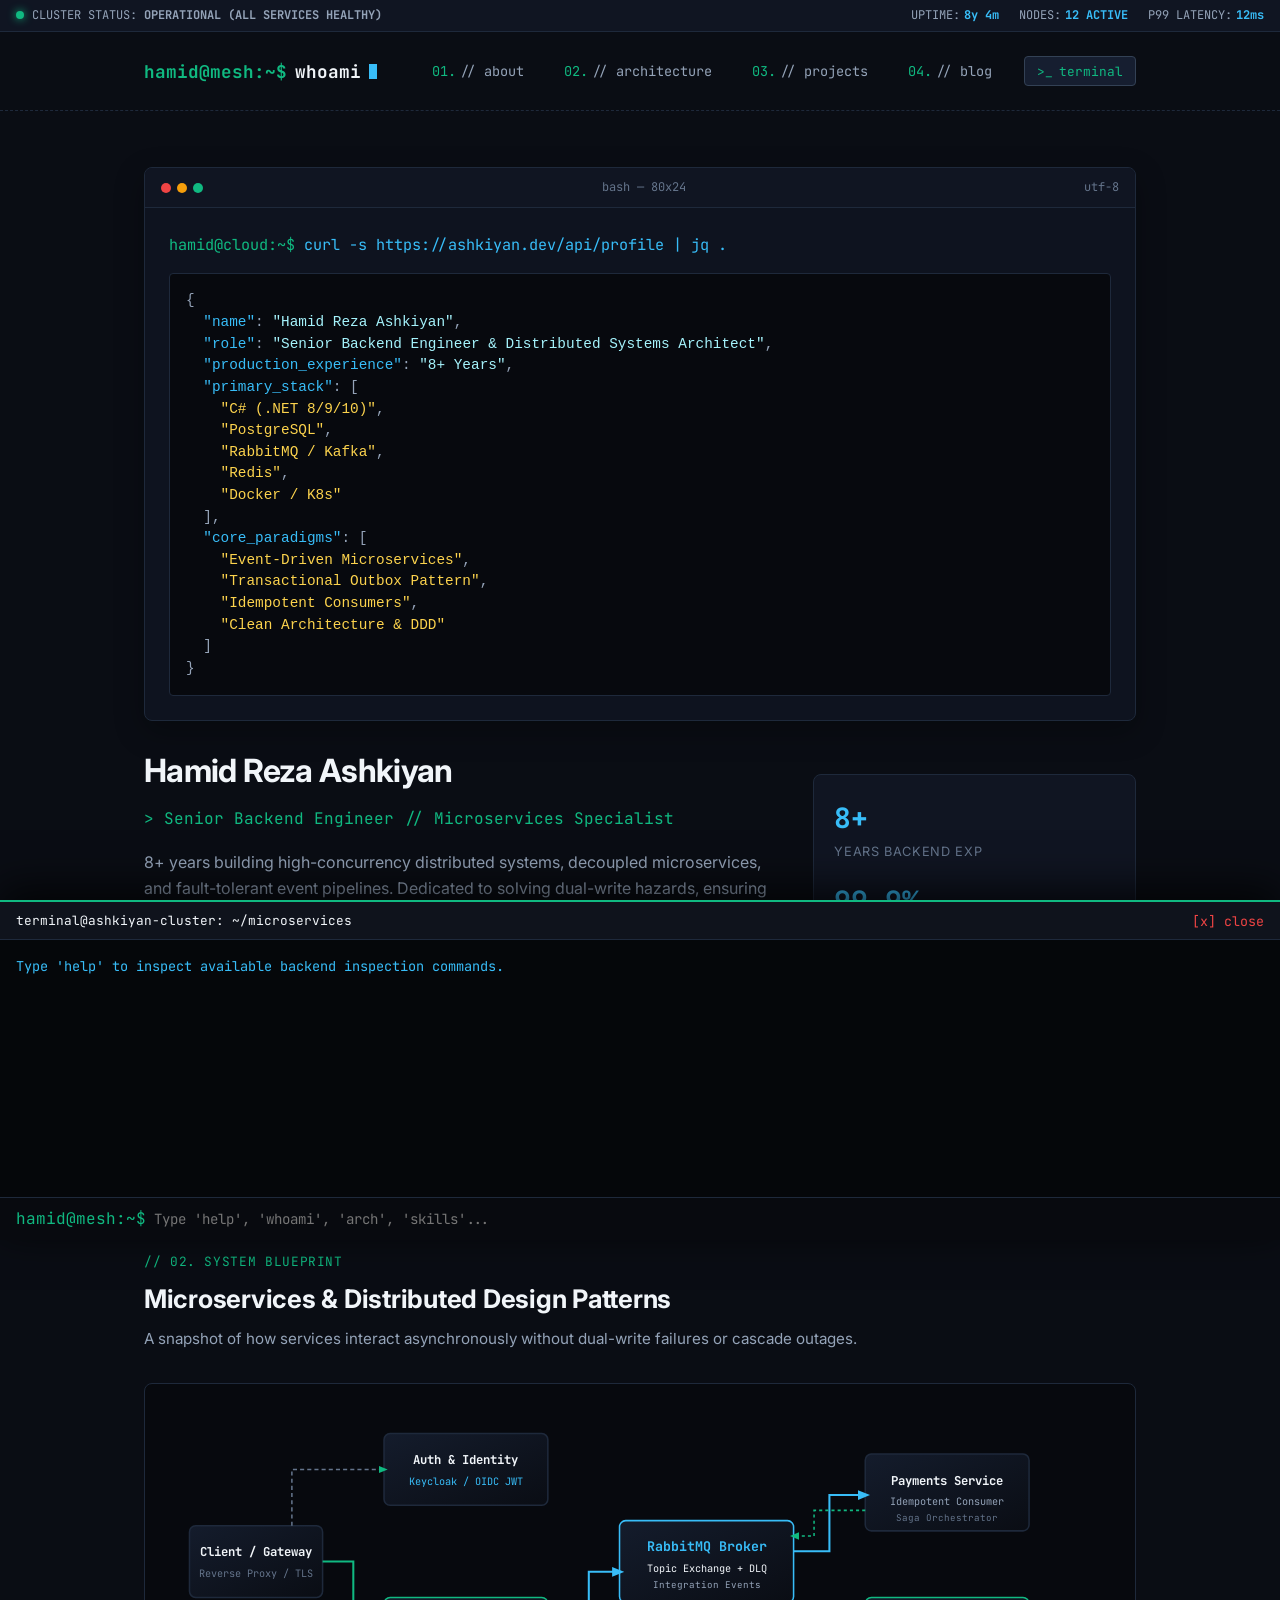
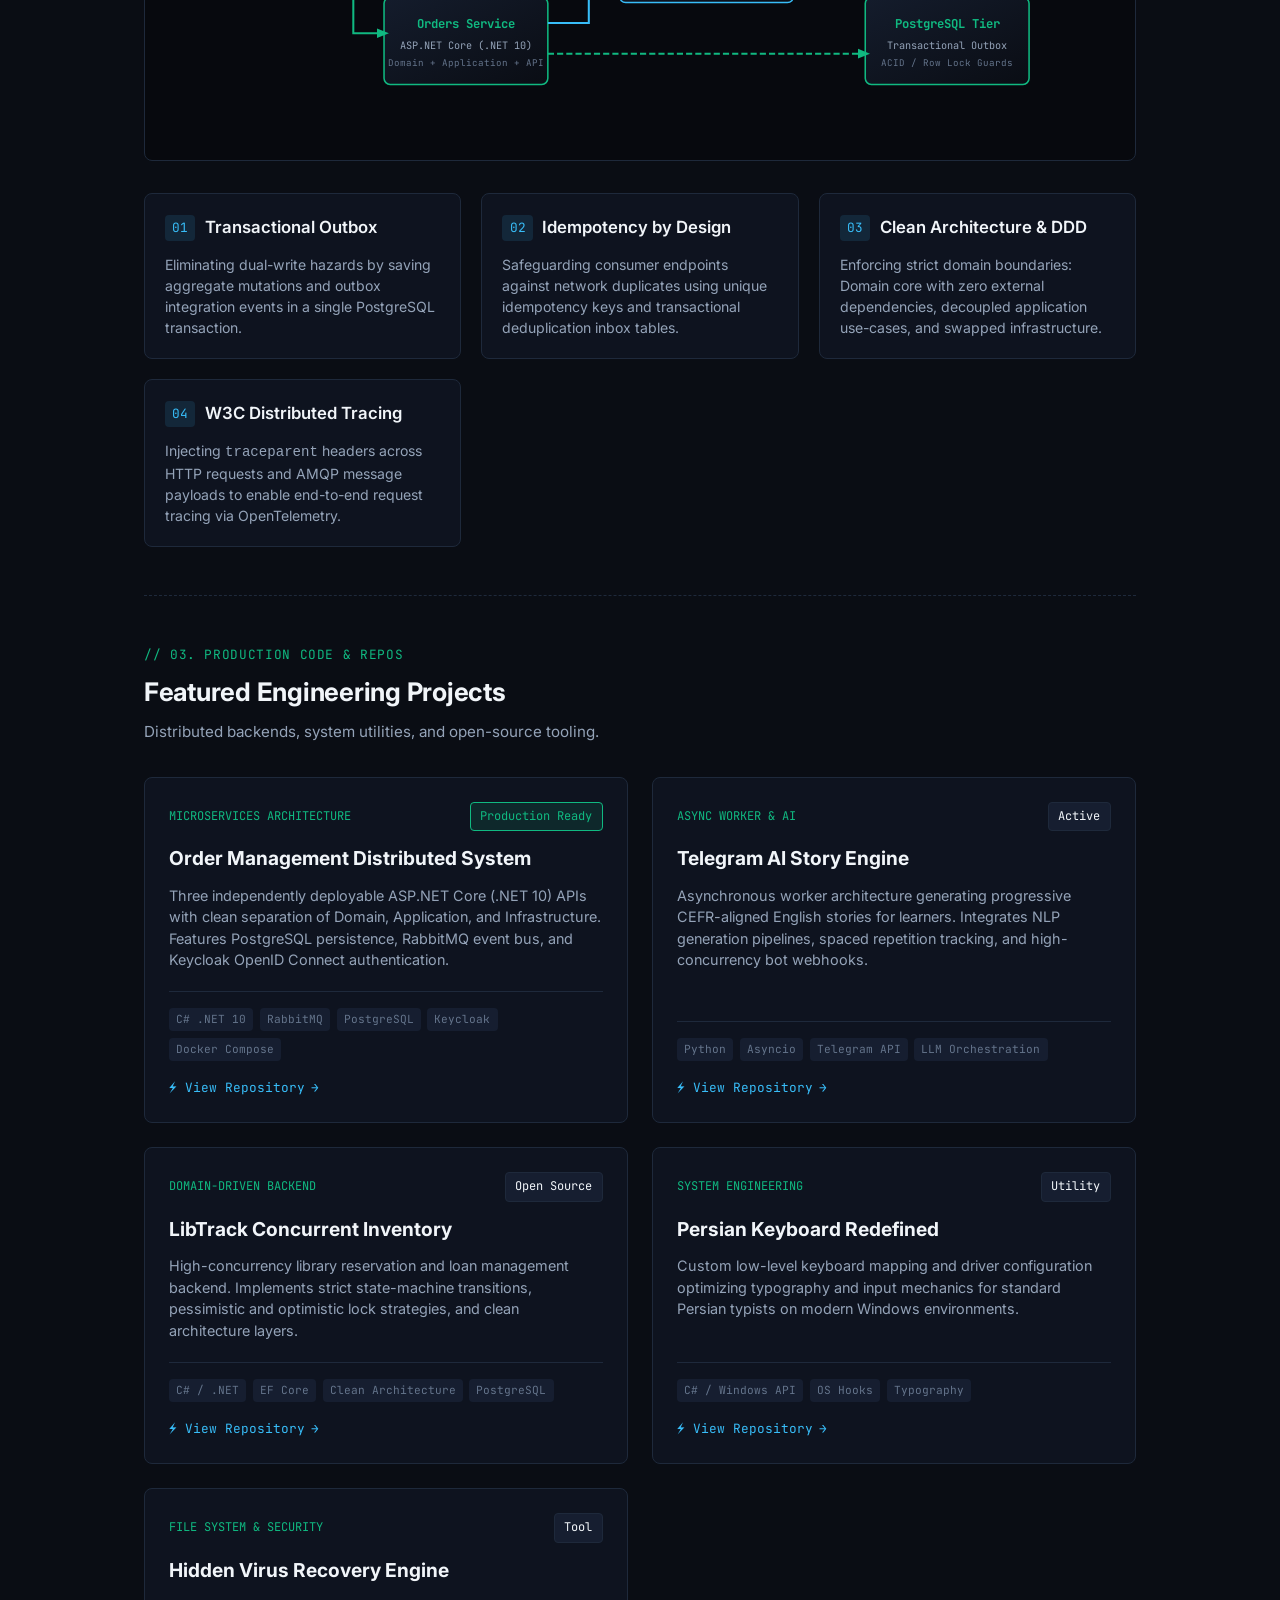
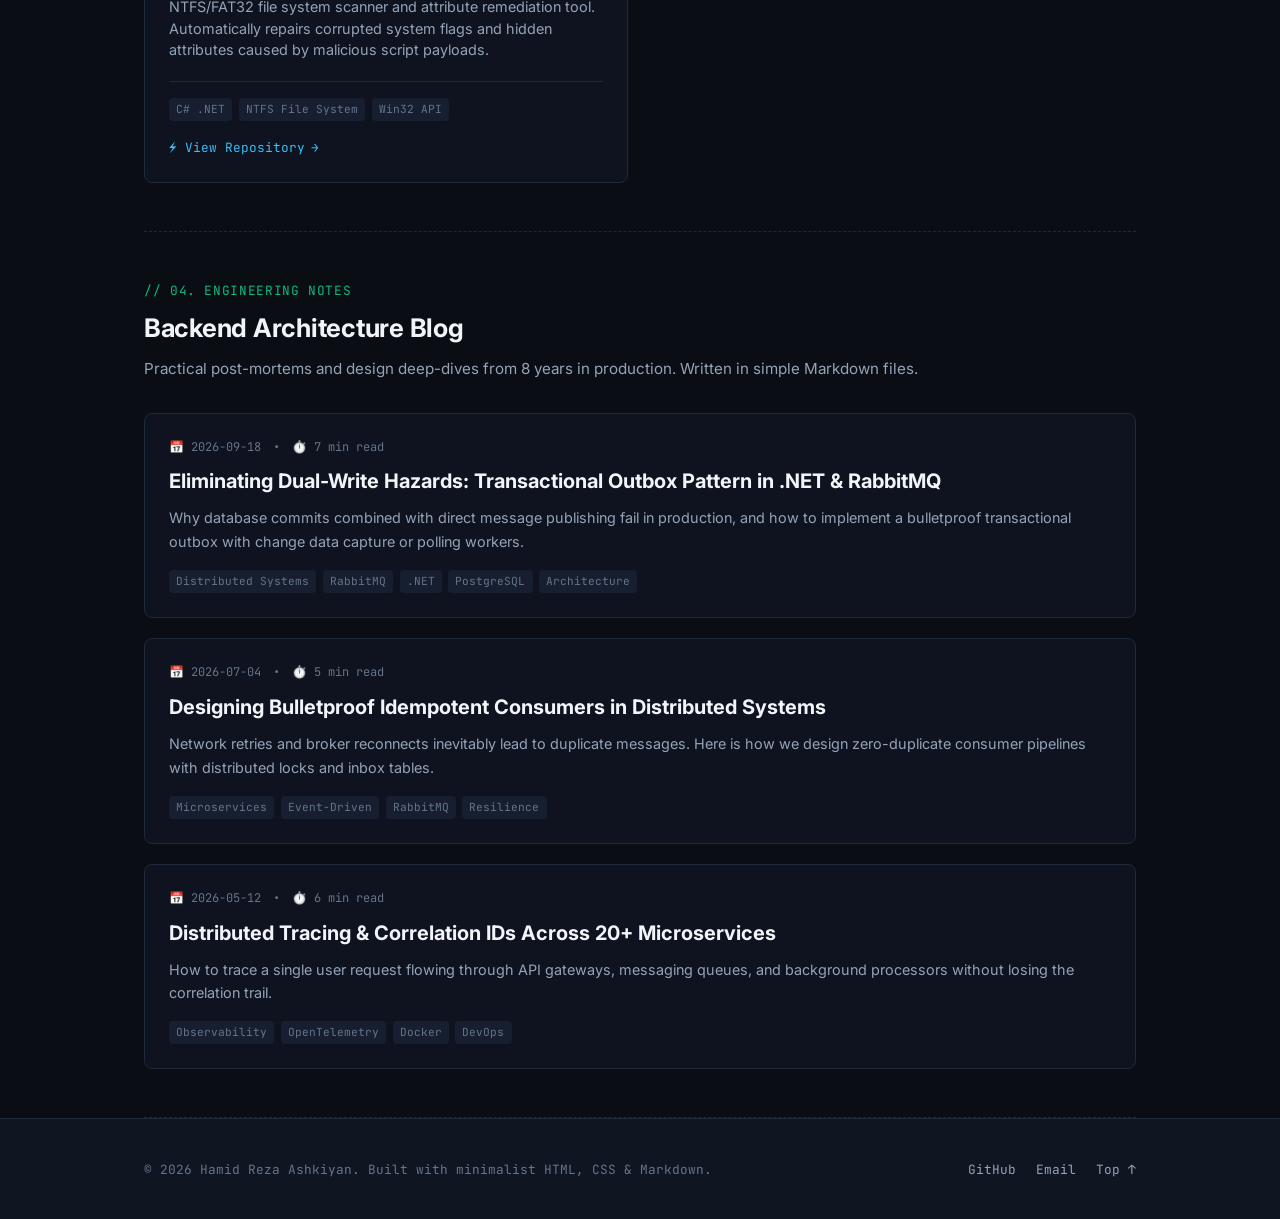
==== index.html @ fca3464d "feat: minimalist portfolio website and markdown blog" ====
<!DOCTYPE html>
<html lang="en">
<head>
  <meta charset="UTF-8">
  <meta name="viewport" content="width=device-width, initial-scale=1.0">
  <title>Hamid Reza Ashkiyan | Senior Backend Engineer & Microservices Architect</title>
  <meta name="description" content="Personal portfolio and engineering blog of Hamid Reza Ashkiyan. 8+ years designing high-throughput microservices, event-driven architectures, C# / .NET, PostgreSQL, and RabbitMQ.">
  <link rel="stylesheet" href="css/style.css">
  <!-- Fonts -->
  <link rel="preconnect" href="https://fonts.googleapis.com">
  <link rel="preconnect" href="https://fonts.gstatic.com" crossorigin>
  <link href="https://fonts.googleapis.com/css2?family=JetBrains+Mono:wght@400;500;700&family=Inter:wght@400;500;600;700&display=swap" rel="stylesheet">
</head>
<body>

  <!-- Top System Status Bar -->
  <aside class="system-status-bar">
    <div class="status-indicator">
      <span class="status-dot"></span>
      <span>CLUSTER STATUS: <strong>OPERATIONAL (ALL SERVICES HEALTHY)</strong></span>
    </div>
    <div class="status-metrics">
      <span>UPTIME: <strong class="metric-val">8y 4m</strong></span>
      <span>NODES: <strong class="metric-val">12 ACTIVE</strong></span>
      <span>P99 LATENCY: <strong class="metric-val" id="metric-latency">12ms</strong></span>
    </div>
  </aside>

  <!-- Site Header -->
  <header class="site-header">
    <div class="container header-inner">
      <a href="#" class="logo-link">
        <span class="logo-prompt">hamid@mesh:~$</span>
        <span>whoami</span>
        <span class="logo-cursor"></span>
      </a>

      <nav class="main-nav">
        <a href="#about" class="nav-link"><span class="nav-num">01.</span>// about</a>
        <a href="#architecture" class="nav-link"><span class="nav-num">02.</span>// architecture</a>
        <a href="#projects" class="nav-link"><span class="nav-num">03.</span>// projects</a>
        <a href="#blog" class="nav-link"><span class="nav-num">04.</span>// blog</a>
        <button id="btn-terminal-toggle" class="btn-terminal-toggle" title="Press ` key to open terminal">
          <span>&gt;_</span> terminal
        </button>
      </nav>
    </div>
  </header>

  <!-- Main Content Container -->
  <main class="container">

    <!-- Hero Section -->
    <section id="about" class="hero-section">
      <div class="hero-terminal-card">
        <div class="card-topbar">
          <div class="window-dots">
            <span class="dot-red"></span>
            <span class="dot-yellow"></span>
            <span class="dot-green"></span>
          </div>
          <span>bash — 80x24</span>
          <span>utf-8</span>
        </div>
        <div class="terminal-content">
          <div class="terminal-cmd">
            <span class="prompt-user">hamid@cloud:~$</span> curl -s https://ashkiyan.dev/api/profile | jq .
          </div>
          <pre class="json-output"><code>{
  <span class="json-key">"name"</span>: <span class="json-str">"Hamid Reza Ashkiyan"</span>,
  <span class="json-key">"role"</span>: <span class="json-str">"Senior Backend Engineer & Distributed Systems Architect"</span>,
  <span class="json-key">"production_experience"</span>: <span class="json-str">"8+ Years"</span>,
  <span class="json-key">"primary_stack"</span>: [
    <span class="json-arr">"C# (.NET 8/9/10)"</span>,
    <span class="json-arr">"PostgreSQL"</span>,
    <span class="json-arr">"RabbitMQ / Kafka"</span>,
    <span class="json-arr">"Redis"</span>,
    <span class="json-arr">"Docker / K8s"</span>
  ],
  <span class="json-key">"core_paradigms"</span>: [
    <span class="json-arr">"Event-Driven Microservices"</span>,
    <span class="json-arr">"Transactional Outbox Pattern"</span>,
    <span class="json-arr">"Idempotent Consumers"</span>,
    <span class="json-arr">"Clean Architecture & DDD"</span>
  ]
}</code></pre>
        </div>
      </div>

      <div class="hero-bio-summary">
        <div class="hero-text">
          <h1>Hamid Reza Ashkiyan</h1>
          <div class="hero-subtitle">&gt; Senior Backend Engineer // Microservices Specialist</div>
          <p>
            8+ years building high-concurrency distributed systems, decoupled microservices, and fault-tolerant event pipelines. Dedicated to solving dual-write hazards, ensuring idempotent execution, and designing clean domain boundaries that scale smoothly under load.
          </p>
          <div class="hero-badges">
            <span class="badge highlight">ASP.NET Core (.NET 10)</span>
            <span class="badge">RabbitMQ Event Broker</span>
            <span class="badge">PostgreSQL ACID</span>
            <span class="badge">Keycloak OIDC</span>
            <span class="badge">Docker Compose</span>
            <span class="badge">OpenTelemetry</span>
          </div>
          <div class="btn-group">
            <a href="#architecture" class="btn btn-primary">⚡ Inspect System Architecture</a>
            <a href="#blog" class="btn btn-outline">📖 Read Engineering Notes</a>
            <a href="https://github.com/HamidRezaAshkiyan" target="_blank" rel="noopener" class="btn btn-outline">🐙 GitHub Profile</a>
          </div>
        </div>

        <div class="hero-stats-box">
          <div class="stat-item">
            <span class="stat-num">8+</span>
            <span class="stat-label">Years Backend Exp</span>
          </div>
          <div class="stat-item">
            <span class="stat-num">99.9%</span>
            <span class="stat-label">Production Reliability</span>
          </div>
          <div class="stat-item">
            <span class="stat-num">0</span>
            <span class="stat-label">Dual-Write Tolerance</span>
          </div>
          <div class="stat-item">
            <span class="stat-num">&lt; 15ms</span>
            <span class="stat-label">Target Service Latency</span>
          </div>
        </div>
      </div>
    </section>

    <!-- Architecture & Microservices Section -->
    <section id="architecture">
      <div class="section-header">
        <span class="section-tag">// 02. System Blueprint</span>
        <h2 class="section-title">Microservices & Distributed Design Patterns</h2>
        <p class="section-desc">A snapshot of how services interact asynchronously without dual-write failures or cascade outages.</p>
      </div>

      <!-- Interactive SVG Architecture Diagram -->
      <div class="arch-diagram-wrapper">
        <svg class="arch-svg" viewBox="0 0 920 320" xmlns="http://www.w3.org/2000/svg">
          <defs>
            <linearGradient id="boxGrad" x1="0" y1="0" x2="1" y2="1">
              <stop offset="0%" stop-color="#141c2c"/>
              <stop offset="100%" stop-color="#0a0d14"/>
            </linearGradient>
            <linearGradient id="accentGrad" x1="0" y1="0" x2="1" y2="0">
              <stop offset="0%" stop-color="#10b981"/>
              <stop offset="100%" stop-color="#38bdf8"/>
            </linearGradient>
            <marker id="arrow" viewBox="0 0 10 10" refX="6" refY="5" markerWidth="6" markerHeight="6" orient="auto-start-reverse">
              <path d="M 0 1 L 10 5 L 0 9 z" fill="#10b981"/>
            </marker>
            <marker id="arrow-cyan" viewBox="0 0 10 10" refX="6" refY="5" markerWidth="6" markerHeight="6" orient="auto-start-reverse">
              <path d="M 0 1 L 10 5 L 0 9 z" fill="#38bdf8"/>
            </marker>
          </defs>

          <!-- Client / Gateway -->
          <rect x="20" y="115" width="130" height="70" rx="6" fill="url(#boxGrad)" stroke="#1e293b" stroke-width="1.5"/>
          <text x="85" y="145" fill="#f1f5f9" font-family="'JetBrains Mono', monospace" font-size="12" text-anchor="middle" font-weight="700">Client / Gateway</text>
          <text x="85" y="165" fill="#64748b" font-family="'JetBrains Mono', monospace" font-size="10" text-anchor="middle">Reverse Proxy / TLS</text>

          <!-- Auth Service -->
          <rect x="210" y="25" width="160" height="70" rx="6" fill="url(#boxGrad)" stroke="#1e293b" stroke-width="1.5"/>
          <text x="290" y="55" fill="#f1f5f9" font-family="'JetBrains Mono', monospace" font-size="12" text-anchor="middle" font-weight="700">Auth &amp; Identity</text>
          <text x="290" y="75" fill="#38bdf8" font-family="'JetBrains Mono', monospace" font-size="10" text-anchor="middle">Keycloak / OIDC JWT</text>

          <!-- Orders Microservice -->
          <rect x="210" y="185" width="160" height="85" rx="6" fill="url(#boxGrad)" stroke="#10b981" stroke-width="1.5"/>
          <text x="290" y="215" fill="#10b981" font-family="'JetBrains Mono', monospace" font-size="12" text-anchor="middle" font-weight="700">Orders Service</text>
          <text x="290" y="235" fill="#94a3b8" font-family="'JetBrains Mono', monospace" font-size="10" text-anchor="middle">ASP.NET Core (.NET 10)</text>
          <text x="290" y="252" fill="#64748b" font-family="'JetBrains Mono', monospace" font-size="9" text-anchor="middle">Domain + Application + API</text>

          <!-- Message Broker (RabbitMQ) -->
          <rect x="440" y="110" width="170" height="80" rx="6" fill="url(#boxGrad)" stroke="#38bdf8" stroke-width="1.5"/>
          <text x="525" y="140" fill="#38bdf8" font-family="'JetBrains Mono', monospace" font-size="13" text-anchor="middle" font-weight="700">RabbitMQ Broker</text>
          <text x="525" y="160" fill="#f1f5f9" font-family="'JetBrains Mono', monospace" font-size="10" text-anchor="middle">Topic Exchange + DLQ</text>
          <text x="525" y="176" fill="#94a3b8" font-family="'JetBrains Mono', monospace" font-size="9" text-anchor="middle">Integration Events</text>

          <!-- Payments Service -->
          <rect x="680" y="45" width="160" height="75" rx="6" fill="url(#boxGrad)" stroke="#1e293b" stroke-width="1.5"/>
          <text x="760" y="75" fill="#f1f5f9" font-family="'JetBrains Mono', monospace" font-size="12" text-anchor="middle" font-weight="700">Payments Service</text>
          <text x="760" y="95" fill="#94a3b8" font-family="'JetBrains Mono', monospace" font-size="10" text-anchor="middle">Idempotent Consumer</text>
          <text x="760" y="110" fill="#64748b" font-family="'JetBrains Mono', monospace" font-size="9" text-anchor="middle">Saga Orchestrator</text>

          <!-- PostgreSQL & Storage -->
          <rect x="680" y="185" width="160" height="85" rx="6" fill="url(#boxGrad)" stroke="#10b981" stroke-width="1.5"/>
          <text x="760" y="215" fill="#10b981" font-family="'JetBrains Mono', monospace" font-size="12" text-anchor="middle" font-weight="700">PostgreSQL Tier</text>
          <text x="760" y="235" fill="#94a3b8" font-family="'JetBrains Mono', monospace" font-size="10" text-anchor="middle">Transactional Outbox</text>
          <text x="760" y="252" fill="#64748b" font-family="'JetBrains Mono', monospace" font-size="9" text-anchor="middle">ACID / Row Lock Guards</text>

          <!-- Connectors & Flow Lines -->
          <!-- Gateway -> Auth -->
          <path d="M 120 115 L 120 60 L 210 60" fill="none" stroke="#64748b" stroke-width="1.5" stroke-dasharray="4 3" marker-end="url(#arrow)"/>
          <!-- Gateway -> Orders -->
          <path d="M 150 150 L 180 150 L 180 220 L 210 220" fill="none" stroke="#10b981" stroke-width="2" marker-end="url(#arrow)"/>
          <!-- Orders -> Outbox DB -->
          <path d="M 370 240 L 680 240" fill="none" stroke="#10b981" stroke-width="2" stroke-dasharray="6 3" marker-end="url(#arrow)"/>
          <!-- Orders Outbox -> RabbitMQ -->
          <path d="M 370 210 L 410 210 L 410 160 L 440 160" fill="none" stroke="#38bdf8" stroke-width="2" marker-end="url(#arrow-cyan)"/>
          <!-- RabbitMQ -> Payments -->
          <path d="M 610 140 L 645 140 L 645 85 L 680 85" fill="none" stroke="#38bdf8" stroke-width="2" marker-end="url(#arrow-cyan)"/>
          <!-- Payments -> RabbitMQ (PaymentSucceeded) -->
          <path d="M 680 100 L 630 100 L 630 125 L 610 125" fill="none" stroke="#10b981" stroke-width="1.5" stroke-dasharray="3 3" marker-end="url(#arrow)"/>
        </svg>
      </div>

      <!-- Principles Grid -->
      <div class="arch-principles-grid">
        <div class="principle-card">
          <div class="p-header">
            <span class="p-num">01</span>
            <h3>Transactional Outbox</h3>
          </div>
          <p>Eliminating dual-write hazards by saving aggregate mutations and outbox integration events in a single PostgreSQL transaction.</p>
        </div>

        <div class="principle-card">
          <div class="p-header">
            <span class="p-num">02</span>
            <h3>Idempotency by Design</h3>
          </div>
          <p>Safeguarding consumer endpoints against network duplicates using unique idempotency keys and transactional deduplication inbox tables.</p>
        </div>

        <div class="principle-card">
          <div class="p-header">
            <span class="p-num">03</span>
            <h3>Clean Architecture &amp; DDD</h3>
          </div>
          <p>Enforcing strict domain boundaries: Domain core with zero external dependencies, decoupled application use-cases, and swapped infrastructure.</p>
        </div>

        <div class="principle-card">
          <div class="p-header">
            <span class="p-num">04</span>
            <h3>W3C Distributed Tracing</h3>
          </div>
          <p>Injecting <code>traceparent</code> headers across HTTP requests and AMQP message payloads to enable end-to-end request tracing via OpenTelemetry.</p>
        </div>
      </div>
    </section>

    <!-- Projects Section -->
    <section id="projects">
      <div class="section-header">
        <span class="section-tag">// 03. Production Code &amp; Repos</span>
        <h2 class="section-title">Featured Engineering Projects</h2>
        <p class="section-desc">Distributed backends, system utilities, and open-source tooling.</p>
      </div>

      <div class="projects-grid">
        <!-- KasraCodeChallenge -->
        <div class="project-card">
          <div class="project-top">
            <div class="project-meta">
              <span class="project-category">Microservices Architecture</span>
              <span class="badge highlight">Production Ready</span>
            </div>
            <h3 class="project-title">Order Management Distributed System</h3>
            <p class="project-desc">
              Three independently deployable ASP.NET Core (.NET 10) APIs with clean separation of Domain, Application, and Infrastructure. Features PostgreSQL persistence, RabbitMQ event bus, and Keycloak OpenID Connect authentication.
            </p>
          </div>
          <div class="project-bottom">
            <div class="project-tech">
              <span class="tech-tag">C# .NET 10</span>
              <span class="tech-tag">RabbitMQ</span>
              <span class="tech-tag">PostgreSQL</span>
              <span class="tech-tag">Keycloak</span>
              <span class="tech-tag">Docker Compose</span>
            </div>
            <div class="project-links">
              <a href="https://github.com/HamidRezaAshkiyan/KasraCodeChallenge" target="_blank" rel="noopener">
                <span>⚡ View Repository</span> &rarr;
              </a>
            </div>
          </div>
        </div>

        <!-- Telegram AI Story Generator -->
        <div class="project-card">
          <div class="project-top">
            <div class="project-meta">
              <span class="project-category">Async Worker &amp; AI</span>
              <span class="badge">Active</span>
            </div>
            <h3 class="project-title">Telegram AI Story Engine</h3>
            <p class="project-desc">
              Asynchronous worker architecture generating progressive CEFR-aligned English stories for learners. Integrates NLP generation pipelines, spaced repetition tracking, and high-concurrency bot webhooks.
            </p>
          </div>
          <div class="project-bottom">
            <div class="project-tech">
              <span class="tech-tag">Python</span>
              <span class="tech-tag">Asyncio</span>
              <span class="tech-tag">Telegram API</span>
              <span class="tech-tag">LLM Orchestration</span>
            </div>
            <div class="project-links">
              <a href="https://github.com/HamidRezaAshkiyan/telegram-ai-story-generator-for-english-learners" target="_blank" rel="noopener">
                <span>⚡ View Repository</span> &rarr;
              </a>
            </div>
          </div>
        </div>

        <!-- LibTrack -->
        <div class="project-card">
          <div class="project-top">
            <div class="project-meta">
              <span class="project-category">Domain-Driven Backend</span>
              <span class="badge">Open Source</span>
            </div>
            <h3 class="project-title">LibTrack Concurrent Inventory</h3>
            <p class="project-desc">
              High-concurrency library reservation and loan management backend. Implements strict state-machine transitions, pessimistic and optimistic lock strategies, and clean architecture layers.
            </p>
          </div>
          <div class="project-bottom">
            <div class="project-tech">
              <span class="tech-tag">C# / .NET</span>
              <span class="tech-tag">EF Core</span>
              <span class="tech-tag">Clean Architecture</span>
              <span class="tech-tag">PostgreSQL</span>
            </div>
            <div class="project-links">
              <a href="https://github.com/KarokampBootcamps/LibTrack" target="_blank" rel="noopener">
                <span>⚡ View Repository</span> &rarr;
              </a>
            </div>
          </div>
        </div>

        <!-- PersianKeyboardRedefined -->
        <div class="project-card">
          <div class="project-top">
            <div class="project-meta">
              <span class="project-category">System Engineering</span>
              <span class="badge">Utility</span>
            </div>
            <h3 class="project-title">Persian Keyboard Redefined</h3>
            <p class="project-desc">
              Custom low-level keyboard mapping and driver configuration optimizing typography and input mechanics for standard Persian typists on modern Windows environments.
            </p>
          </div>
          <div class="project-bottom">
            <div class="project-tech">
              <span class="tech-tag">C# / Windows API</span>
              <span class="tech-tag">OS Hooks</span>
              <span class="tech-tag">Typography</span>
            </div>
            <div class="project-links">
              <a href="https://github.com/HamidRezaAshkiyan/PersianKeyboardRedefined" target="_blank" rel="noopener">
                <span>⚡ View Repository</span> &rarr;
              </a>
            </div>
          </div>
        </div>

        <!-- HiddenVirusRemover -->
        <div class="project-card">
          <div class="project-top">
            <div class="project-meta">
              <span class="project-category">File System &amp; Security</span>
              <span class="badge">Tool</span>
            </div>
            <h3 class="project-title">Hidden Virus Recovery Engine</h3>
            <p class="project-desc">
              NTFS/FAT32 file system scanner and attribute remediation tool. Automatically repairs corrupted system flags and hidden attributes caused by malicious script payloads.
            </p>
          </div>
          <div class="project-bottom">
            <div class="project-tech">
              <span class="tech-tag">C# .NET</span>
              <span class="tech-tag">NTFS File System</span>
              <span class="tech-tag">Win32 API</span>
            </div>
            <div class="project-links">
              <a href="https://github.com/HamidRezaAshkiyan/HiddenVirusRemover" target="_blank" rel="noopener">
                <span>⚡ View Repository</span> &rarr;
              </a>
            </div>
          </div>
        </div>
      </div>
    </section>

    <!-- Blog Section -->
    <section id="blog">
      <div class="section-header">
        <span class="section-tag">// 04. Engineering Notes</span>
        <h2 class="section-title">Backend Architecture Blog</h2>
        <p class="section-desc">Practical post-mortems and design deep-dives from 8 years in production. Written in simple Markdown files.</p>
      </div>

      <!-- Dynamically Rendered Blog List -->
      <div id="blog-list" class="blog-list">
        <!-- Rendered by main.js from blog/posts.json -->
      </div>
    </section>

  </main>

  <!-- Post Viewer Modal (Markdown Reader) -->
  <div id="post-viewer-overlay" class="post-viewer-overlay" onclick="if(event.target === this) closePost()">
    <div class="post-viewer-container">
      <div class="post-viewer-header">
        <button class="btn-close-post" onclick="closePost()">&larr; Back to articles [ESC]</button>
        <span style="font-family: var(--font-mono); font-size: 0.8rem; color: var(--accent-green);">// MARKDOWN PREVIEW</span>
      </div>
      <div id="post-markdown-content" class="post-content">
        <!-- Markdown injected here -->
      </div>
    </div>
  </div>

  <!-- Interactive Terminal Drawer -->
  <div id="terminal-drawer" class="terminal-drawer">
    <div class="terminal-bar">
      <span>terminal@ashkiyan-cluster: ~/microservices</span>
      <button id="btn-terminal-close" style="background:none; border:none; color:#ef4444; font-family:var(--font-mono); cursor:pointer;">[x] close</button>
    </div>
    <div id="terminal-logs" class="terminal-logs">
      <div class="terminal-line" style="color: var(--accent-cyan);">Type 'help' to inspect available backend inspection commands.</div>
    </div>
    <div class="terminal-input-row">
      <span class="terminal-input-prompt">hamid@mesh:~$</span>
      <input type="text" id="terminal-cli-input" class="terminal-cli-input" placeholder="Type 'help', 'whoami', 'arch', 'skills'..." autocomplete="off" spellcheck="false">
    </div>
  </div>

  <!-- Site Footer -->
  <footer class="site-footer">
    <div class="container footer-inner">
      <div>
        <span>&copy; 2026 Hamid Reza Ashkiyan. Built with minimalist HTML, CSS &amp; Markdown.</span>
      </div>
      <div class="footer-links">
        <a href="https://github.com/HamidRezaAshkiyan" target="_blank" rel="noopener">GitHub</a>
        <a href="mailto:hamidrezaashkiyan@gmail.com">Email</a>
        <a href="#about">Top &uarr;</a>
      </div>
    </div>
  </footer>

  <script src="js/main.js"></script>
</body>
</html>
---- css/style.css ----
/* ==========================================================================
   MINIMALIST TECH NERD THEME — Hamid Reza Ashkiyan Portfolio & Blog
   Aesthetic: Terminal Dark Obsidian, Emerald Accent, Crisp Monospace & Sans
   ========================================================================== */

:root {
  --bg-primary: #0a0d14;
  --bg-secondary: #101522;
  --bg-tertiary: #161e30;
  --bg-card: #0e131f;
  --bg-card-hover: #141c2c;
  --border-color: #1e293b;
  --border-light: #334155;
  --text-primary: #f1f5f9;
  --text-secondary: #94a3b8;
  --text-muted: #64748b;
  --accent-green: #10b981;
  --accent-green-dim: rgba(16, 185, 129, 0.12);
  --accent-cyan: #38bdf8;
  --accent-cyan-dim: rgba(56, 189, 248, 0.12);
  --accent-amber: #f59e0b;
  --accent-amber-dim: rgba(245, 158, 11, 0.12);
  --code-bg: #07090e;
  --font-mono: 'JetBrains Mono', 'Fira Code', 'SFMono-Regular', Menlo, Monaco, Consolas, monospace;
  --font-sans: -apple-system, BlinkMacSystemFont, 'Segoe UI', Roboto, 'Inter', sans-serif;
  --radius-sm: 4px;
  --radius-md: 8px;
  --radius-lg: 12px;
  --max-width: 1040px;
  --transition: all 0.2s cubic-bezier(0.16, 1, 0.3, 1);
}

/* Light theme toggle support */
[data-theme="light"] {
  --bg-primary: #f8fafc;
  --bg-secondary: #f1f5f9;
  --bg-tertiary: #e2e8f0;
  --bg-card: #ffffff;
  --bg-card-hover: #f8fafc;
  --border-color: #cbd5e1;
  --border-light: #94a3b8;
  --text-primary: #0f172a;
  --text-secondary: #475569;
  --text-muted: #64748b;
  --accent-green: #059669;
  --accent-green-dim: rgba(5, 150, 105, 0.1);
  --accent-cyan: #0284c7;
  --accent-cyan-dim: rgba(2, 132, 199, 0.1);
  --code-bg: #f1f5f9;
}

* {
  box-sizing: border-box;
  margin: 0;
  padding: 0;
}

html {
  scroll-behavior: smooth;
  font-size: 16px;
}

body {
  background-color: var(--bg-primary);
  color: var(--text-primary);
  font-family: var(--font-sans);
  line-height: 1.65;
  -webkit-font-smoothing: antialiased;
  min-height: 100vh;
  display: flex;
  flex-direction: column;
}

/* Top System Status Bar */
.system-status-bar {
  background-color: var(--bg-secondary);
  border-bottom: 1px solid var(--border-color);
  font-family: var(--font-mono);
  font-size: 0.75rem;
  padding: 0.35rem 1rem;
  display: flex;
  justify-content: space-between;
  align-items: center;
  color: var(--text-secondary);
  position: sticky;
  top: 0;
  z-index: 100;
}

.status-indicator {
  display: flex;
  align-items: center;
  gap: 0.5rem;
}

.status-dot {
  width: 8px;
  height: 8px;
  background-color: var(--accent-green);
  border-radius: 50%;
  display: inline-block;
  box-shadow: 0 0 8px var(--accent-green);
  animation: pulse 2.5s infinite;
}

@keyframes pulse {
  0%, 100% { opacity: 1; transform: scale(1); }
  50% { opacity: 0.5; transform: scale(0.9); }
}

.status-metrics {
  display: flex;
  gap: 1.25rem;
}

.status-metrics span {
  display: inline-flex;
  align-items: center;
  gap: 0.25rem;
}

.metric-val {
  color: var(--accent-cyan);
}

/* Container */
.container {
  max-width: var(--max-width);
  margin: 0 auto;
  padding: 0 1.5rem;
  width: 100%;
}

/* Header & Nav */
header.site-header {
  padding: 1.5rem 0;
  border-bottom: 1px dashed var(--border-color);
}

.header-inner {
  display: flex;
  justify-content: space-between;
  align-items: center;
  flex-wrap: wrap;
  gap: 1rem;
}

.logo-link {
  text-decoration: none;
  color: var(--text-primary);
  font-family: var(--font-mono);
  font-weight: 700;
  font-size: 1.1rem;
  display: flex;
  align-items: center;
  gap: 0.5rem;
}

.logo-prompt {
  color: var(--accent-green);
}

.logo-cursor {
  display: inline-block;
  width: 8px;
  height: 15px;
  background: var(--accent-cyan);
  vertical-align: middle;
  animation: blink 1s step-end infinite;
}

@keyframes blink {
  0%, 100% { opacity: 1; }
  50% { opacity: 0; }
}

nav.main-nav {
  display: flex;
  align-items: center;
  gap: 1.5rem;
}

.nav-link {
  font-family: var(--font-mono);
  font-size: 0.85rem;
  color: var(--text-secondary);
  text-decoration: none;
  transition: var(--transition);
  padding: 0.25rem 0.5rem;
  border-radius: var(--radius-sm);
}

.nav-link:hover, .nav-link.active {
  color: var(--accent-cyan);
  background-color: var(--accent-cyan-dim);
}

.nav-num {
  color: var(--accent-green);
  margin-right: 0.25rem;
}

.btn-terminal-toggle {
  background: var(--bg-tertiary);
  border: 1px solid var(--border-light);
  color: var(--accent-green);
  font-family: var(--font-mono);
  font-size: 0.8rem;
  padding: 0.35rem 0.75rem;
  border-radius: var(--radius-sm);
  cursor: pointer;
  display: flex;
  align-items: center;
  gap: 0.4rem;
  transition: var(--transition);
}

.btn-terminal-toggle:hover {
  background: var(--accent-green-dim);
  border-color: var(--accent-green);
}

/* Hero Section */
.hero-section {
  padding: 3.5rem 0 2.5rem;
}

.hero-terminal-card {
  background: var(--bg-card);
  border: 1px solid var(--border-color);
  border-radius: var(--radius-md);
  overflow: hidden;
  box-shadow: 0 10px 30px rgba(0, 0, 0, 0.3);
}

.card-topbar {
  background: var(--bg-secondary);
  border-bottom: 1px solid var(--border-color);
  padding: 0.6rem 1rem;
  display: flex;
  align-items: center;
  justify-content: space-between;
  font-family: var(--font-mono);
  font-size: 0.75rem;
  color: var(--text-muted);
}

.window-dots {
  display: flex;
  gap: 6px;
}

.window-dots span {
  width: 10px;
  height: 10px;
  border-radius: 50%;
  display: inline-block;
}

.dot-red { background: #ef4444; }
.dot-yellow { background: #f59e0b; }
.dot-green { background: #10b981; }

.terminal-content {
  padding: 1.5rem;
  font-family: var(--font-mono);
}

.terminal-cmd {
  color: var(--accent-cyan);
  margin-bottom: 1rem;
  font-size: 0.95rem;
}

.terminal-cmd .prompt-user {
  color: var(--accent-green);
}

.json-output {
  color: var(--text-secondary);
  font-size: 0.9rem;
  line-height: 1.5;
  background: var(--code-bg);
  padding: 1rem;
  border-radius: var(--radius-sm);
  border: 1px solid var(--border-color);
  overflow-x: auto;
}

.json-key { color: var(--accent-cyan); }
.json-str { color: #a5f3fc; }
.json-num { color: #f472b6; }
.json-arr { color: #fcd34d; }

.hero-bio-summary {
  margin-top: 1.5rem;
  display: grid;
  grid-template-columns: 2fr 1fr;
  gap: 1.5rem;
  align-items: center;
}

.hero-text h1 {
  font-size: 2rem;
  font-weight: 700;
  letter-spacing: -0.02em;
  margin-bottom: 0.5rem;
}

.hero-text .hero-subtitle {
  font-family: var(--font-mono);
  color: var(--accent-green);
  font-size: 1rem;
  margin-bottom: 1rem;
}

.hero-text p {
  color: var(--text-secondary);
  font-size: 1rem;
  margin-bottom: 1.25rem;
}

.hero-badges {
  display: flex;
  flex-wrap: wrap;
  gap: 0.5rem;
  margin-bottom: 1.5rem;
}

.badge {
  font-family: var(--font-mono);
  font-size: 0.75rem;
  padding: 0.25rem 0.6rem;
  border-radius: var(--radius-sm);
  background: var(--bg-tertiary);
  border: 1px solid var(--border-color);
  color: var(--text-primary);
}

.badge.highlight {
  border-color: var(--accent-green);
  color: var(--accent-green);
  background: var(--accent-green-dim);
}

.hero-stats-box {
  background: var(--bg-secondary);
  border: 1px solid var(--border-color);
  border-radius: var(--radius-md);
  padding: 1.25rem;
  display: flex;
  flex-direction: column;
  gap: 1rem;
}

.stat-item {
  display: flex;
  flex-direction: column;
}

.stat-num {
  font-family: var(--font-mono);
  font-size: 1.75rem;
  font-weight: 700;
  color: var(--accent-cyan);
}

.stat-label {
  font-size: 0.8rem;
  color: var(--text-muted);
  text-transform: uppercase;
  letter-spacing: 0.05em;
}

/* Action buttons */
.btn-group {
  display: flex;
  gap: 0.75rem;
  flex-wrap: wrap;
}

.btn {
  font-family: var(--font-mono);
  font-size: 0.85rem;
  padding: 0.55rem 1.1rem;
  border-radius: var(--radius-sm);
  text-decoration: none;
  transition: var(--transition);
  display: inline-flex;
  align-items: center;
  gap: 0.5rem;
  cursor: pointer;
  border: 1px solid transparent;
}

.btn-primary {
  background: var(--accent-green);
  color: #052e16;
  font-weight: 600;
}

.btn-primary:hover {
  background: #34d399;
  box-shadow: 0 0 15px rgba(16, 185, 129, 0.4);
}

.btn-outline {
  background: transparent;
  border-color: var(--border-light);
  color: var(--text-primary);
}

.btn-outline:hover {
  border-color: var(--accent-cyan);
  color: var(--accent-cyan);
  background: var(--accent-cyan-dim);
}

/* Section styling */
section {
  padding: 3rem 0;
  border-bottom: 1px dashed var(--border-color);
}

.section-header {
  margin-bottom: 2rem;
}

.section-tag {
  font-family: var(--font-mono);
  font-size: 0.8rem;
  color: var(--accent-green);
  text-transform: uppercase;
  letter-spacing: 0.05em;
  margin-bottom: 0.35rem;
  display: block;
}

.section-title {
  font-size: 1.6rem;
  font-weight: 700;
  letter-spacing: -0.01em;
}

.section-desc {
  color: var(--text-secondary);
  font-size: 0.95rem;
  margin-top: 0.4rem;
}

/* Architecture Topology Diagram (Nerd Vibe) */
.arch-diagram-wrapper {
  background: var(--code-bg);
  border: 1px solid var(--border-color);
  border-radius: var(--radius-md);
  padding: 1.5rem;
  margin-bottom: 2rem;
  overflow-x: auto;
}

.arch-svg {
  width: 100%;
  min-width: 650px;
  height: auto;
  display: block;
}

.arch-principles-grid {
  display: grid;
  grid-template-columns: repeat(auto-fit, minmax(280px, 1fr));
  gap: 1.25rem;
}

.principle-card {
  background: var(--bg-card);
  border: 1px solid var(--border-color);
  border-radius: var(--radius-md);
  padding: 1.25rem;
  transition: var(--transition);
}

.principle-card:hover {
  border-color: var(--border-light);
  transform: translateY(-2px);
  background: var(--bg-card-hover);
}

.principle-card .p-header {
  display: flex;
  align-items: center;
  gap: 0.6rem;
  margin-bottom: 0.75rem;
}

.p-num {
  font-family: var(--font-mono);
  font-size: 0.8rem;
  color: var(--accent-cyan);
  background: var(--accent-cyan-dim);
  padding: 0.15rem 0.45rem;
  border-radius: var(--radius-sm);
}

.principle-card h3 {
  font-size: 1.05rem;
  font-weight: 600;
}

.principle-card p {
  color: var(--text-secondary);
  font-size: 0.88rem;
  line-height: 1.5;
}

/* Projects Grid */
.projects-grid {
  display: grid;
  grid-template-columns: repeat(auto-fit, minmax(320px, 1fr));
  gap: 1.5rem;
}

.project-card {
  background: var(--bg-card);
  border: 1px solid var(--border-color);
  border-radius: var(--radius-md);
  padding: 1.5rem;
  display: flex;
  flex-direction: column;
  justify-content: space-between;
  transition: var(--transition);
  position: relative;
}

.project-card:hover {
  border-color: var(--accent-cyan);
  box-shadow: 0 4px 20px rgba(56, 189, 248, 0.08);
  transform: translateY(-3px);
}

.project-top {
  margin-bottom: 1.25rem;
}

.project-meta {
  display: flex;
  justify-content: space-between;
  align-items: center;
  margin-bottom: 0.75rem;
}

.project-category {
  font-family: var(--font-mono);
  font-size: 0.75rem;
  color: var(--accent-green);
  text-transform: uppercase;
}

.project-title {
  font-size: 1.2rem;
  font-weight: 700;
  margin-bottom: 0.6rem;
  color: var(--text-primary);
}

.project-desc {
  color: var(--text-secondary);
  font-size: 0.9rem;
  line-height: 1.5;
}

.project-bottom {
  border-top: 1px solid var(--border-color);
  padding-top: 1rem;
}

.project-tech {
  display: flex;
  flex-wrap: wrap;
  gap: 0.4rem;
  margin-bottom: 1rem;
}

.tech-tag {
  font-family: var(--font-mono);
  font-size: 0.7rem;
  padding: 0.15rem 0.45rem;
  border-radius: var(--radius-sm);
  background: var(--bg-tertiary);
  color: var(--text-muted);
}

.project-links {
  display: flex;
  gap: 0.75rem;
}

.project-links a {
  font-family: var(--font-mono);
  font-size: 0.8rem;
  color: var(--accent-cyan);
  text-decoration: none;
  display: inline-flex;
  align-items: center;
  gap: 0.35rem;
}

.project-links a:hover {
  text-decoration: underline;
}

/* Blog Section */
.blog-list {
  display: flex;
  flex-direction: column;
  gap: 1.25rem;
}

.blog-card {
  background: var(--bg-card);
  border: 1px solid var(--border-color);
  border-radius: var(--radius-md);
  padding: 1.5rem;
  cursor: pointer;
  transition: var(--transition);
  text-decoration: none;
  color: inherit;
  display: block;
}

.blog-card:hover {
  border-color: var(--accent-green);
  background: var(--bg-card-hover);
  transform: translateX(4px);
}

.blog-meta {
  display: flex;
  align-items: center;
  gap: 0.75rem;
  font-family: var(--font-mono);
  font-size: 0.75rem;
  color: var(--text-muted);
  margin-bottom: 0.5rem;
}

.blog-title {
  font-size: 1.25rem;
  font-weight: 700;
  margin-bottom: 0.5rem;
  color: var(--text-primary);
  transition: var(--transition);
}

.blog-card:hover .blog-title {
  color: var(--accent-green);
}

.blog-summary {
  color: var(--text-secondary);
  font-size: 0.9rem;
  margin-bottom: 1rem;
}

.blog-tags {
  display: flex;
  gap: 0.4rem;
  flex-wrap: wrap;
}

/* Active Post View Modal / Reader */
.post-viewer-overlay {
  display: none;
  position: fixed;
  top: 0;
  left: 0;
  width: 100%;
  height: 100%;
  background: rgba(10, 13, 20, 0.85);
  backdrop-filter: blur(8px);
  z-index: 1000;
  overflow-y: auto;
  padding: 2rem 1rem;
}

.post-viewer-overlay.active {
  display: block;
}

.post-viewer-container {
  max-width: 820px;
  margin: 0 auto;
  background: var(--bg-primary);
  border: 1px solid var(--border-light);
  border-radius: var(--radius-md);
  padding: 2.5rem;
  box-shadow: 0 20px 60px rgba(0, 0, 0, 0.7);
  position: relative;
}

.post-viewer-header {
  display: flex;
  justify-content: space-between;
  align-items: center;
  border-bottom: 1px solid var(--border-color);
  padding-bottom: 1rem;
  margin-bottom: 2rem;
}

.btn-close-post {
  background: var(--bg-tertiary);
  border: 1px solid var(--border-color);
  color: var(--text-secondary);
  font-family: var(--font-mono);
  font-size: 0.85rem;
  padding: 0.35rem 0.75rem;
  border-radius: var(--radius-sm);
  cursor: pointer;
  transition: var(--transition);
}

.btn-close-post:hover {
  color: #ef4444;
  border-color: #ef4444;
}

.post-content {
  color: var(--text-secondary);
  line-height: 1.8;
  font-size: 1rem;
}

.post-content h1 {
  font-size: 2rem;
  color: var(--text-primary);
  margin-bottom: 1.25rem;
  line-height: 1.3;
}

.post-content h2 {
  font-size: 1.4rem;
  color: var(--text-primary);
  margin: 2rem 0 1rem;
  border-bottom: 1px solid var(--border-color);
  padding-bottom: 0.5rem;
}

.post-content h3 {
  font-size: 1.15rem;
  color: var(--accent-cyan);
  margin: 1.5rem 0 0.75rem;
}

.post-content p {
  margin-bottom: 1.25rem;
}

.post-content ul, .post-content ol {
  margin-bottom: 1.25rem;
  padding-left: 1.5rem;
}

.post-content li {
  margin-bottom: 0.4rem;
}

.post-content pre {
  background: var(--code-bg);
  border: 1px solid var(--border-color);
  border-radius: var(--radius-md);
  padding: 1.25rem;
  overflow-x: auto;
  font-family: var(--font-mono);
  font-size: 0.85rem;
  color: #e2e8f0;
  margin: 1.5rem 0;
}

.post-content code {
  font-family: var(--font-mono);
  font-size: 0.88em;
  background: var(--code-bg);
  padding: 0.15rem 0.4rem;
  border-radius: var(--radius-sm);
  color: var(--accent-cyan);
}

.post-content pre code {
  padding: 0;
  background: transparent;
  color: inherit;
}

.post-content blockquote {
  border-left: 3px solid var(--accent-green);
  padding-left: 1rem;
  color: var(--text-muted);
  margin: 1.25rem 0;
  font-style: italic;
}

/* Interactive Terminal Drawer */
.terminal-drawer {
  position: fixed;
  bottom: 0;
  left: 0;
  right: 0;
  height: 340px;
  background: #05070a;
  border-top: 2px solid var(--accent-green);
  z-index: 999;
  transform: translateY(100%);
  transition: transform 0.3s cubic-bezier(0.16, 1, 0.3, 1);
  display: flex;
  flex-direction: column;
  box-shadow: 0 -10px 40px rgba(0, 0, 0, 0.8);
}

.terminal-drawer.open {
  transform: translateY(0);
}

.terminal-bar {
  background: #0f131c;
  padding: 0.5rem 1rem;
  display: flex;
  justify-content: space-between;
  align-items: center;
  font-family: var(--font-mono);
  font-size: 0.8rem;
  border-bottom: 1px solid var(--border-color);
}

.terminal-logs {
  flex: 1;
  overflow-y: auto;
  padding: 1rem;
  font-family: var(--font-mono);
  font-size: 0.85rem;
  color: #94a3b8;
  line-height: 1.5;
}

.terminal-line {
  margin-bottom: 0.35rem;
}

.terminal-input-row {
  display: flex;
  align-items: center;
  padding: 0.5rem 1rem;
  background: #080a0f;
  border-top: 1px solid var(--border-color);
  font-family: var(--font-mono);
}

.terminal-input-prompt {
  color: var(--accent-green);
  margin-right: 0.5rem;
}

.terminal-cli-input {
  flex: 1;
  background: transparent;
  border: none;
  outline: none;
  color: var(--text-primary);
  font-family: var(--font-mono);
  font-size: 0.88rem;
}

/* Footer */
footer.site-footer {
  margin-top: auto;
  padding: 2.5rem 0;
  background: var(--bg-secondary);
  border-top: 1px solid var(--border-color);
  font-family: var(--font-mono);
  font-size: 0.8rem;
  color: var(--text-muted);
}

.footer-inner {
  display: flex;
  justify-content: space-between;
  align-items: center;
  flex-wrap: wrap;
  gap: 1rem;
}

.footer-links {
  display: flex;
  gap: 1.25rem;
}

.footer-links a {
  color: var(--text-secondary);
  text-decoration: none;
  transition: var(--transition);
}

.footer-links a:hover {
  color: var(--accent-cyan);
}

/* Responsive */
@media (max-width: 768px) {
  .hero-bio-summary {
    grid-template-columns: 1fr;
  }
  .system-status-bar .status-metrics span:nth-child(2) {
    display: none;
  }
  nav.main-nav {
    display: none;
  }
  .post-viewer-container {
    padding: 1.5rem;
  }
}
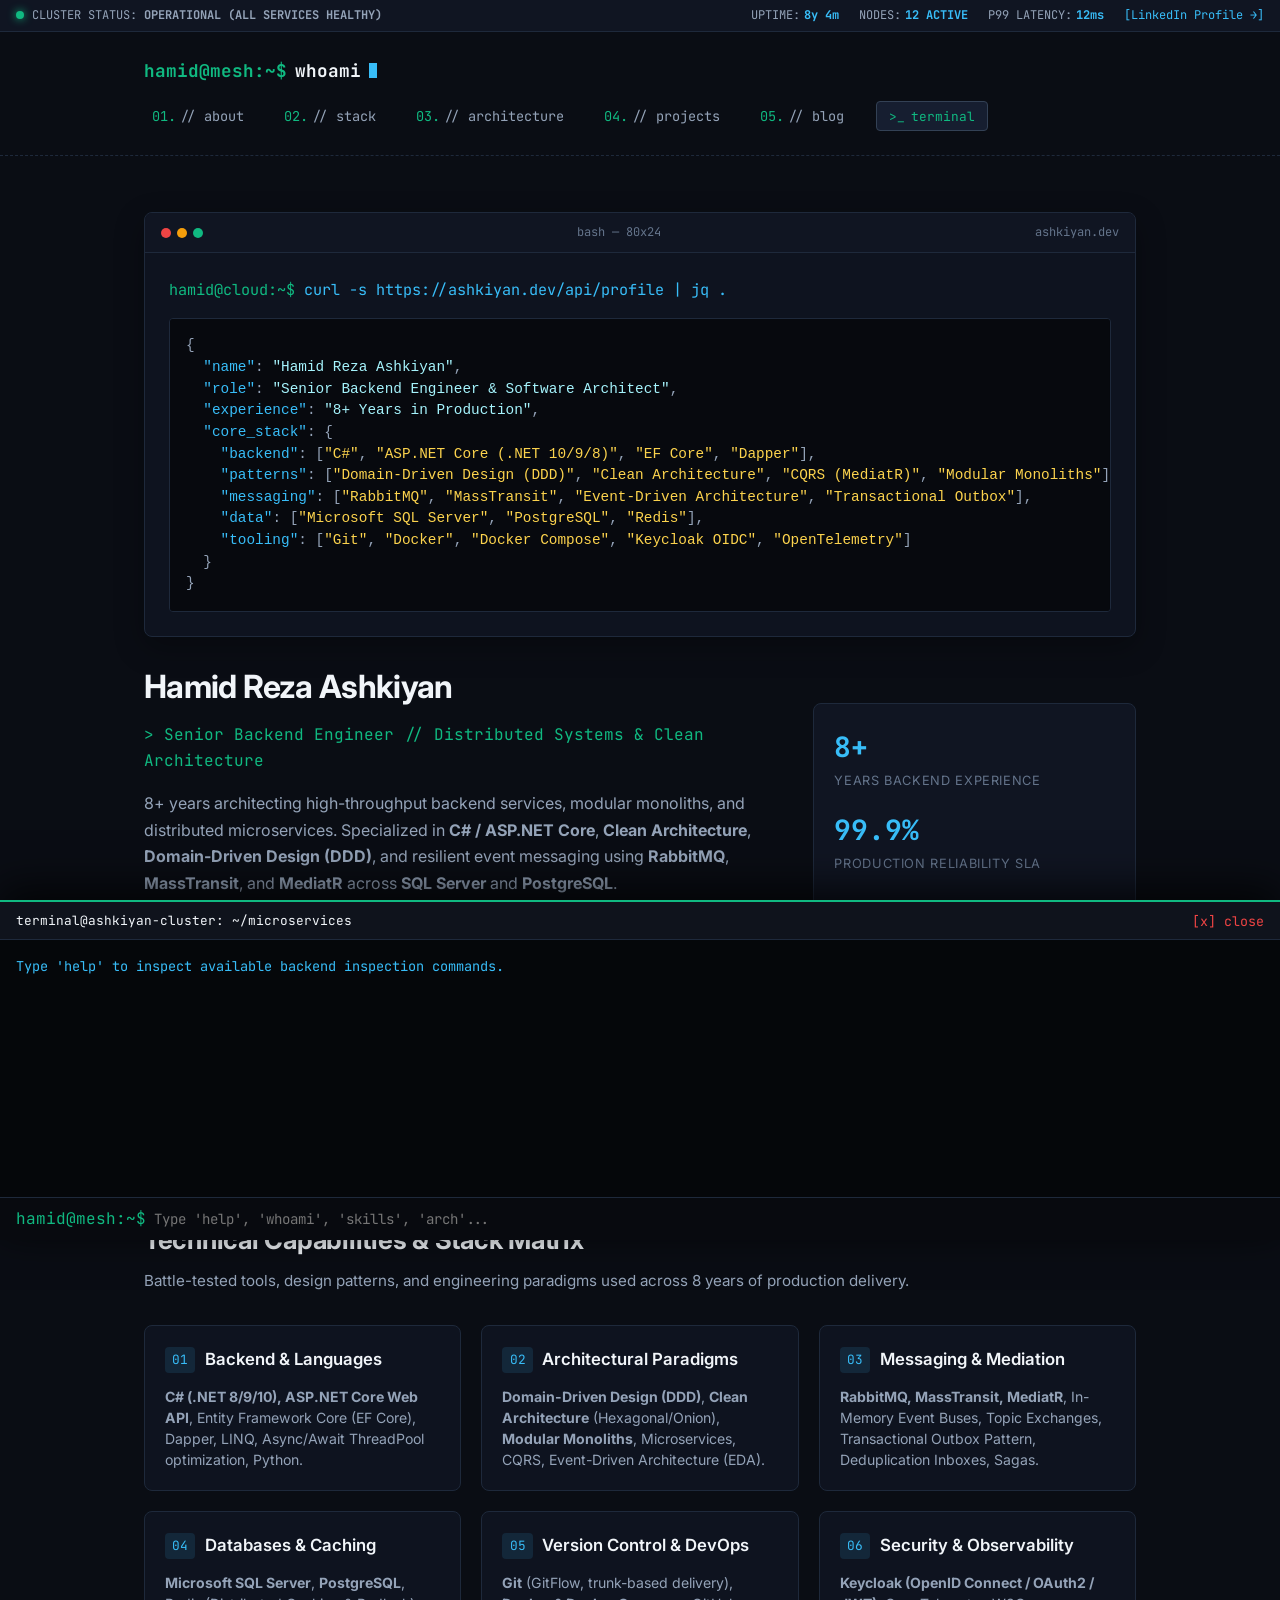
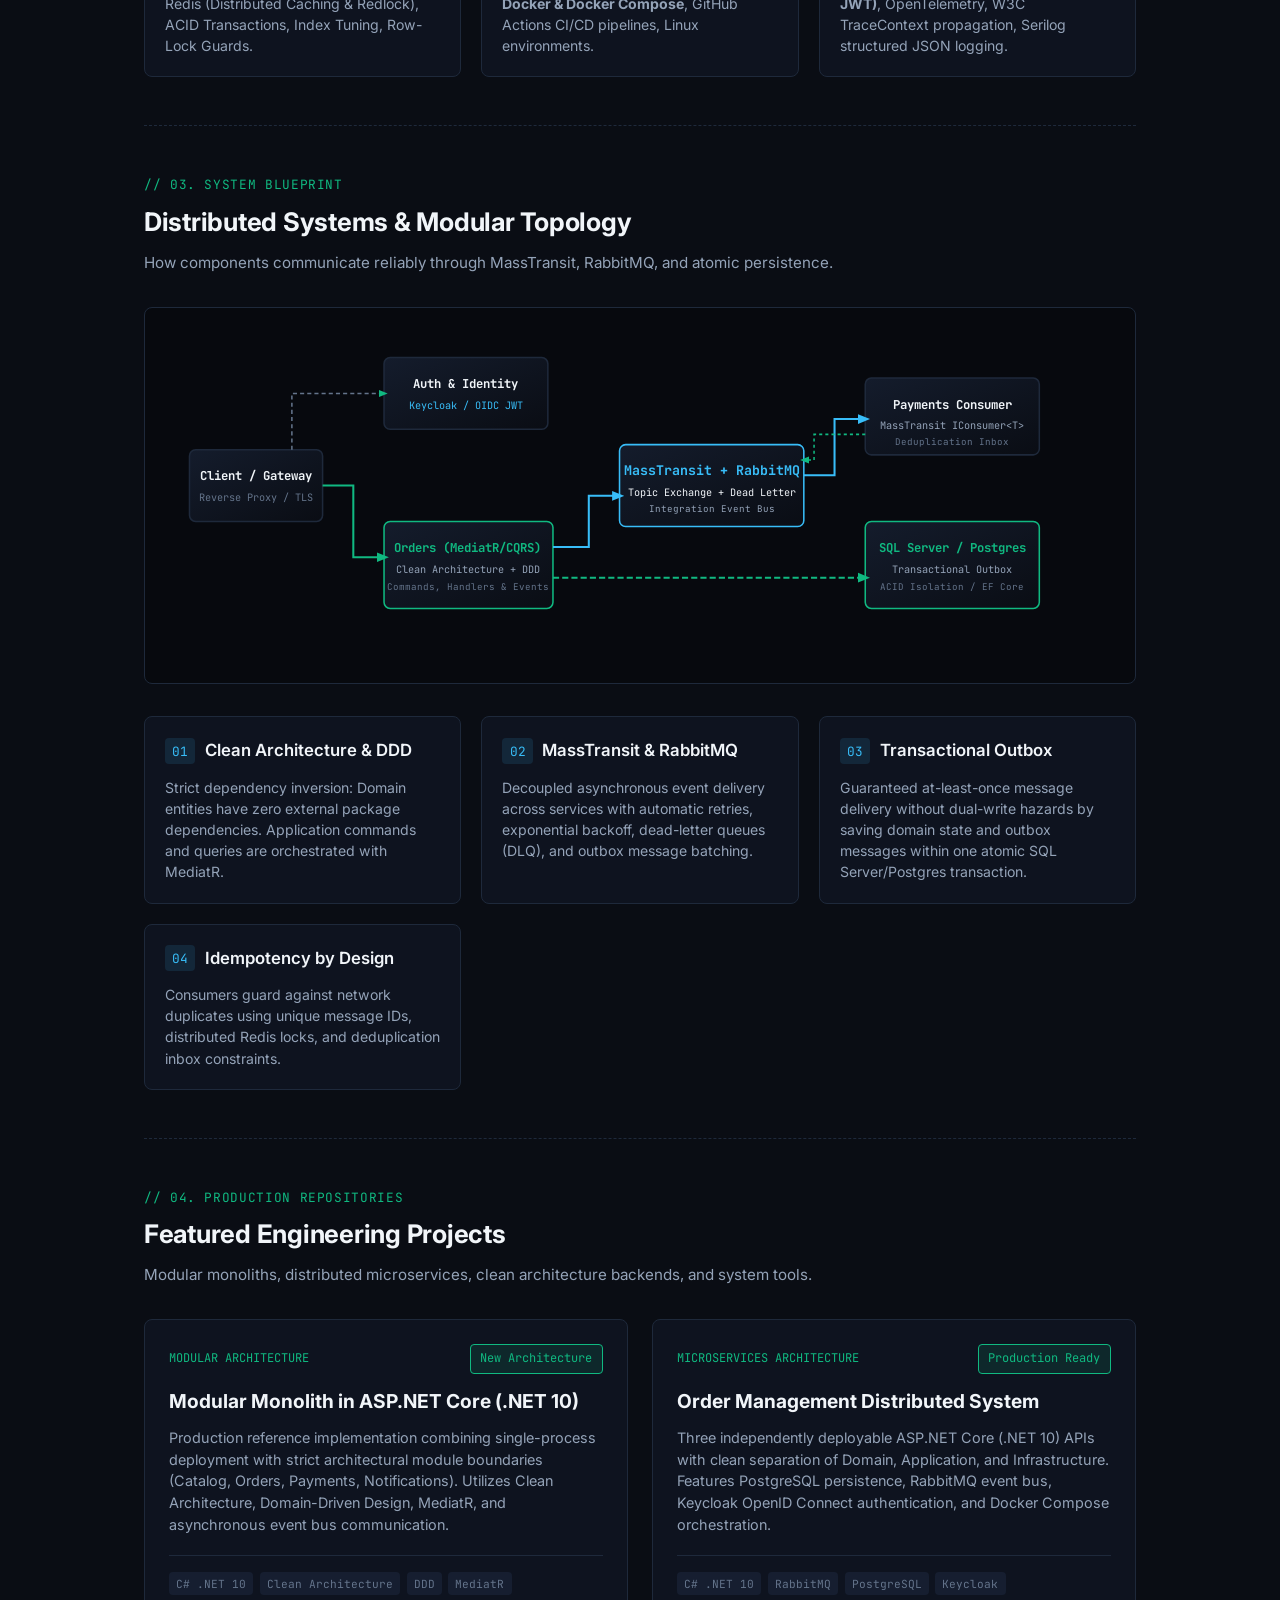
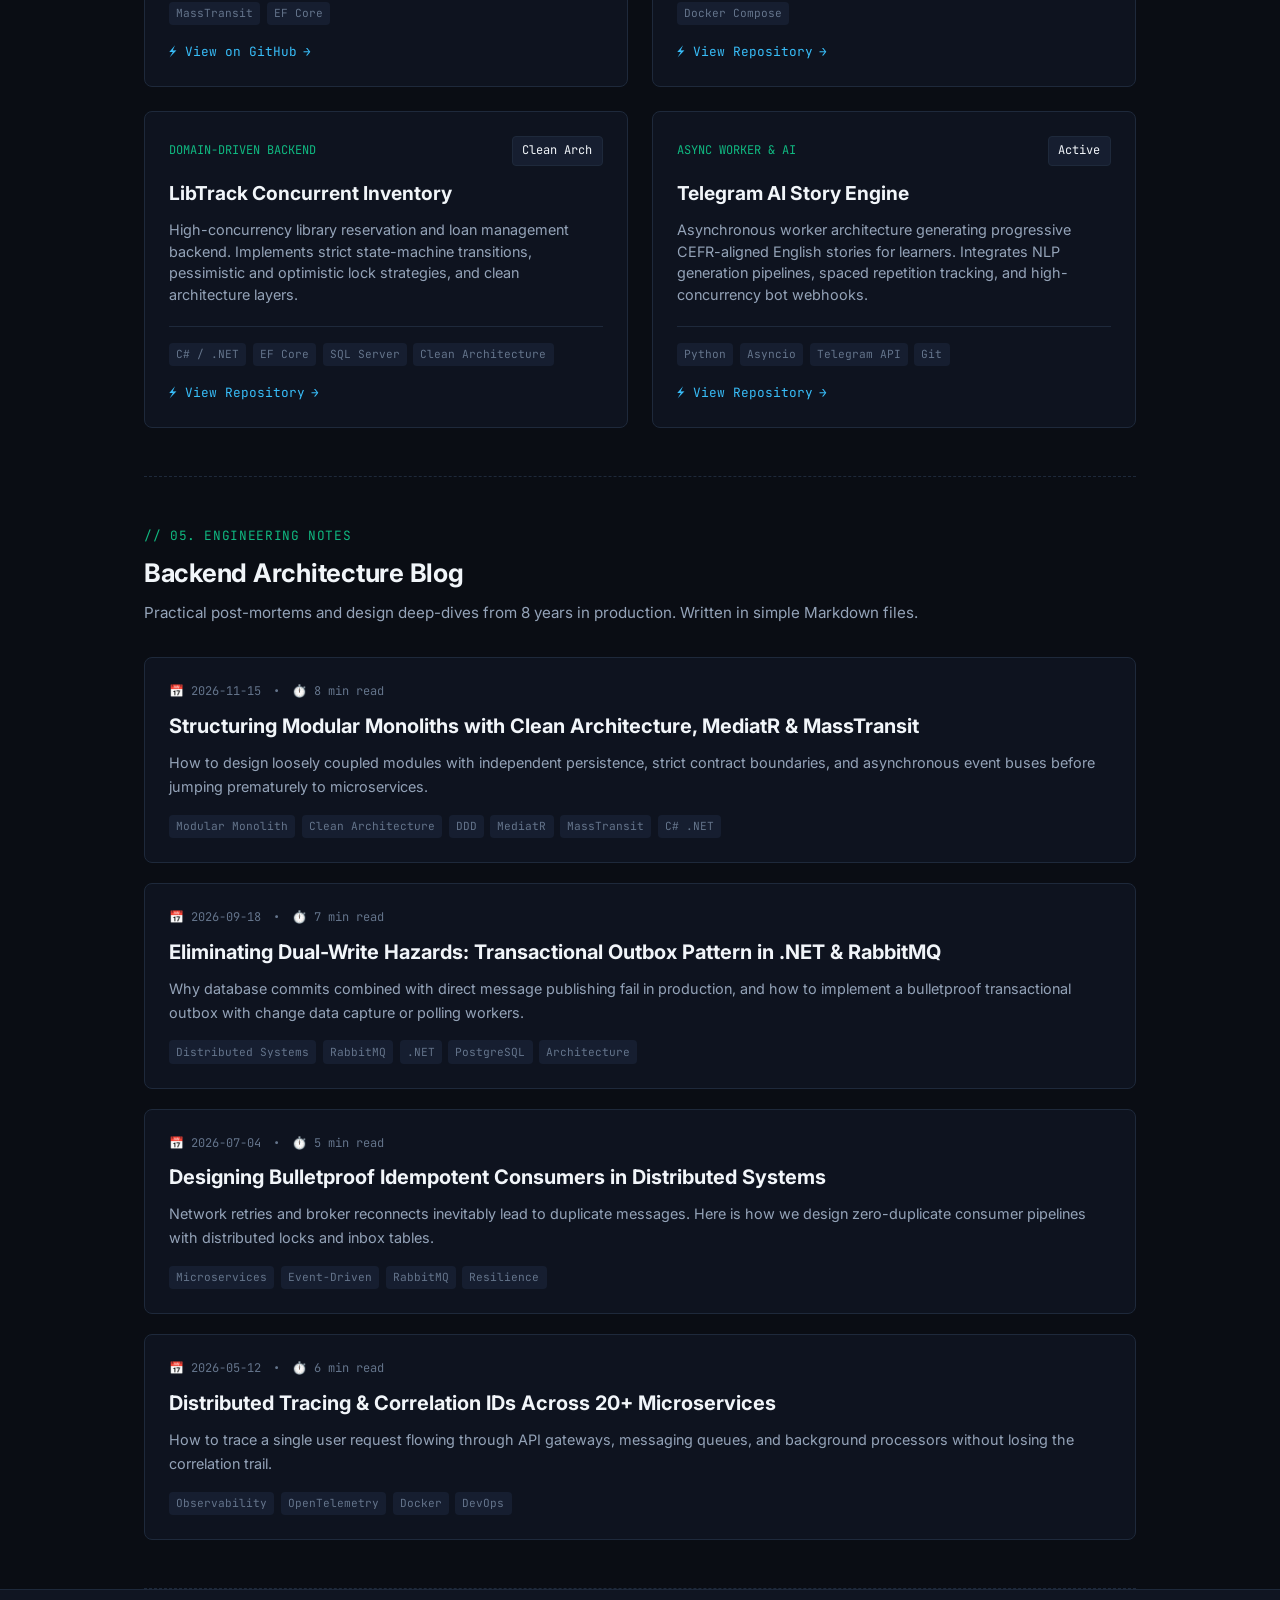
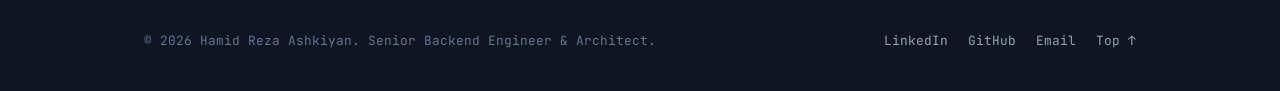
==== commit 04bb3242: "feat: add LinkedIn profile, highlight Clean Architecture, DDD, MediatR, MassTransit, SQL Server and " ====
--- a/index.html
+++ b/index.html
@@ -3,8 +3,8 @@
 <head>
   <meta charset="UTF-8">
   <meta name="viewport" content="width=device-width, initial-scale=1.0">
-  <title>Hamid Reza Ashkiyan | Senior Backend Engineer & Microservices Architect</title>
-  <meta name="description" content="Personal portfolio and engineering blog of Hamid Reza Ashkiyan. 8+ years designing high-throughput microservices, event-driven architectures, C# / .NET, PostgreSQL, and RabbitMQ.">
+  <title>Hamid Reza Ashkiyan | Senior Backend Engineer &amp; Software Architect</title>
+  <meta name="description" content="Personal portfolio and engineering notes of Hamid Reza Ashkiyan. 8+ years designing high-throughput microservices, modular monoliths, C#, ASP.NET Core, Clean Architecture, DDD, MediatR, MassTransit, RabbitMQ, SQL Server, and PostgreSQL.">
   <link rel="stylesheet" href="css/style.css">
   <!-- Fonts -->
   <link rel="preconnect" href="https://fonts.googleapis.com">
@@ -23,6 +23,7 @@
       <span>UPTIME: <strong class="metric-val">8y 4m</strong></span>
       <span>NODES: <strong class="metric-val">12 ACTIVE</strong></span>
       <span>P99 LATENCY: <strong class="metric-val" id="metric-latency">12ms</strong></span>
+      <a href="https://www.linkedin.com/in/hamidrezaashkiyan/" target="_blank" rel="noopener" style="color: var(--accent-cyan); text-decoration: none;">[LinkedIn Profile &rarr;]</a>
     </div>
   </aside>
 
@@ -37,9 +38,10 @@
 
       <nav class="main-nav">
         <a href="#about" class="nav-link"><span class="nav-num">01.</span>// about</a>
-        <a href="#architecture" class="nav-link"><span class="nav-num">02.</span>// architecture</a>
-        <a href="#projects" class="nav-link"><span class="nav-num">03.</span>// projects</a>
-        <a href="#blog" class="nav-link"><span class="nav-num">04.</span>// blog</a>
+        <a href="#stack" class="nav-link"><span class="nav-num">02.</span>// stack</a>
+        <a href="#architecture" class="nav-link"><span class="nav-num">03.</span>// architecture</a>
+        <a href="#projects" class="nav-link"><span class="nav-num">04.</span>// projects</a>
+        <a href="#blog" class="nav-link"><span class="nav-num">05.</span>// blog</a>
         <button id="btn-terminal-toggle" class="btn-terminal-toggle" title="Press ` key to open terminal">
           <span>&gt;_</span> terminal
         </button>
@@ -60,7 +62,7 @@
             <span class="dot-green"></span>
           </div>
           <span>bash — 80x24</span>
-          <span>utf-8</span>
+          <span>ashkiyan.dev</span>
         </div>
         <div class="terminal-content">
           <div class="terminal-cmd">
@@ -68,21 +70,15 @@
           </div>
           <pre class="json-output"><code>{
   <span class="json-key">"name"</span>: <span class="json-str">"Hamid Reza Ashkiyan"</span>,
-  <span class="json-key">"role"</span>: <span class="json-str">"Senior Backend Engineer & Distributed Systems Architect"</span>,
-  <span class="json-key">"production_experience"</span>: <span class="json-str">"8+ Years"</span>,
-  <span class="json-key">"primary_stack"</span>: [
-    <span class="json-arr">"C# (.NET 8/9/10)"</span>,
-    <span class="json-arr">"PostgreSQL"</span>,
-    <span class="json-arr">"RabbitMQ / Kafka"</span>,
-    <span class="json-arr">"Redis"</span>,
-    <span class="json-arr">"Docker / K8s"</span>
-  ],
-  <span class="json-key">"core_paradigms"</span>: [
-    <span class="json-arr">"Event-Driven Microservices"</span>,
-    <span class="json-arr">"Transactional Outbox Pattern"</span>,
-    <span class="json-arr">"Idempotent Consumers"</span>,
-    <span class="json-arr">"Clean Architecture & DDD"</span>
-  ]
+  <span class="json-key">"role"</span>: <span class="json-str">"Senior Backend Engineer &amp; Software Architect"</span>,
+  <span class="json-key">"experience"</span>: <span class="json-str">"8+ Years in Production"</span>,
+  <span class="json-key">"core_stack"</span>: {
+    <span class="json-key">"backend"</span>: [<span class="json-arr">"C#"</span>, <span class="json-arr">"ASP.NET Core (.NET 10/9/8)"</span>, <span class="json-arr">"EF Core"</span>, <span class="json-arr">"Dapper"</span>],
+    <span class="json-key">"patterns"</span>: [<span class="json-arr">"Domain-Driven Design (DDD)"</span>, <span class="json-arr">"Clean Architecture"</span>, <span class="json-arr">"CQRS (MediatR)"</span>, <span class="json-arr">"Modular Monoliths"</span>],
+    <span class="json-key">"messaging"</span>: [<span class="json-arr">"RabbitMQ"</span>, <span class="json-arr">"MassTransit"</span>, <span class="json-arr">"Event-Driven Architecture"</span>, <span class="json-arr">"Transactional Outbox"</span>],
+    <span class="json-key">"data"</span>: [<span class="json-arr">"Microsoft SQL Server"</span>, <span class="json-arr">"PostgreSQL"</span>, <span class="json-arr">"Redis"</span>],
+    <span class="json-key">"tooling"</span>: [<span class="json-arr">"Git"</span>, <span class="json-arr">"Docker"</span>, <span class="json-arr">"Docker Compose"</span>, <span class="json-arr">"Keycloak OIDC"</span>, <span class="json-arr">"OpenTelemetry"</span>]
+  }
 }</code></pre>
         </div>
       </div>
@@ -90,33 +86,39 @@
       <div class="hero-bio-summary">
         <div class="hero-text">
           <h1>Hamid Reza Ashkiyan</h1>
-          <div class="hero-subtitle">&gt; Senior Backend Engineer // Microservices Specialist</div>
-          <p>
-            8+ years building high-concurrency distributed systems, decoupled microservices, and fault-tolerant event pipelines. Dedicated to solving dual-write hazards, ensuring idempotent execution, and designing clean domain boundaries that scale smoothly under load.
+          <div class="hero-subtitle">&gt; Senior Backend Engineer // Distributed Systems &amp; Clean Architecture</div>
+          <p>
+            8+ years architecting high-throughput backend services, modular monoliths, and distributed microservices. Specialized in <strong>C# / ASP.NET Core</strong>, <strong>Clean Architecture</strong>, <strong>Domain-Driven Design (DDD)</strong>, and resilient event messaging using <strong>RabbitMQ</strong>, <strong>MassTransit</strong>, and <strong>MediatR</strong> across <strong>SQL Server</strong> and <strong>PostgreSQL</strong>.
           </p>
           <div class="hero-badges">
-            <span class="badge highlight">ASP.NET Core (.NET 10)</span>
-            <span class="badge">RabbitMQ Event Broker</span>
-            <span class="badge">PostgreSQL ACID</span>
-            <span class="badge">Keycloak OIDC</span>
-            <span class="badge">Docker Compose</span>
-            <span class="badge">OpenTelemetry</span>
+            <span class="badge highlight">C# (.NET 10)</span>
+            <span class="badge highlight">ASP.NET Core</span>
+            <span class="badge">Clean Architecture</span>
+            <span class="badge">Domain-Driven Design (DDD)</span>
+            <span class="badge">MediatR (CQRS)</span>
+            <span class="badge">MassTransit</span>
+            <span class="badge">RabbitMQ</span>
+            <span class="badge">SQL Server</span>
+            <span class="badge">PostgreSQL</span>
+            <span class="badge">Git</span>
+            <span class="badge">Docker</span>
           </div>
           <div class="btn-group">
-            <a href="#architecture" class="btn btn-primary">⚡ Inspect System Architecture</a>
-            <a href="#blog" class="btn btn-outline">📖 Read Engineering Notes</a>
+            <a href="https://www.linkedin.com/in/hamidrezaashkiyan/" target="_blank" rel="noopener" class="btn btn-primary">💼 Connect on LinkedIn</a>
             <a href="https://github.com/HamidRezaAshkiyan" target="_blank" rel="noopener" class="btn btn-outline">🐙 GitHub Profile</a>
+            <a href="#projects" class="btn btn-outline">📦 View Repositories</a>
+            <a href="#blog" class="btn btn-outline">📖 Engineering Blog</a>
           </div>
         </div>
 
         <div class="hero-stats-box">
           <div class="stat-item">
             <span class="stat-num">8+</span>
-            <span class="stat-label">Years Backend Exp</span>
+            <span class="stat-label">Years Backend Experience</span>
           </div>
           <div class="stat-item">
             <span class="stat-num">99.9%</span>
-            <span class="stat-label">Production Reliability</span>
+            <span class="stat-label">Production Reliability SLA</span>
           </div>
           <div class="stat-item">
             <span class="stat-num">0</span>
@@ -130,12 +132,83 @@
       </div>
     </section>
 
+    <!-- Core Stack Matrix Section -->
+    <section id="stack">
+      <div class="section-header">
+        <span class="section-tag">// 02. Core Expertise</span>
+        <h2 class="section-title">Technical Capabilities &amp; Stack Matrix</h2>
+        <p class="section-desc">Battle-tested tools, design patterns, and engineering paradigms used across 8 years of production delivery.</p>
+      </div>
+
+      <div class="arch-principles-grid">
+        <div class="principle-card">
+          <div class="p-header">
+            <span class="p-num">01</span>
+            <h3>Backend &amp; Languages</h3>
+          </div>
+          <p>
+            <strong>C# (.NET 8/9/10), ASP.NET Core Web API</strong>, Entity Framework Core (EF Core), Dapper, LINQ, Async/Await ThreadPool optimization, Python.
+          </p>
+        </div>
+
+        <div class="principle-card">
+          <div class="p-header">
+            <span class="p-num">02</span>
+            <h3>Architectural Paradigms</h3>
+          </div>
+          <p>
+            <strong>Domain-Driven Design (DDD)</strong>, <strong>Clean Architecture</strong> (Hexagonal/Onion), <strong>Modular Monoliths</strong>, Microservices, CQRS, Event-Driven Architecture (EDA).
+          </p>
+        </div>
+
+        <div class="principle-card">
+          <div class="p-header">
+            <span class="p-num">03</span>
+            <h3>Messaging &amp; Mediation</h3>
+          </div>
+          <p>
+            <strong>RabbitMQ, MassTransit, MediatR</strong>, In-Memory Event Buses, Topic Exchanges, Transactional Outbox Pattern, Deduplication Inboxes, Sagas.
+          </p>
+        </div>
+
+        <div class="principle-card">
+          <div class="p-header">
+            <span class="p-num">04</span>
+            <h3>Databases &amp; Caching</h3>
+          </div>
+          <p>
+            <strong>Microsoft SQL Server</strong>, <strong>PostgreSQL</strong>, Redis (Distributed Caching &amp; Redlock), ACID Transactions, Index Tuning, Row-Lock Guards.
+          </p>
+        </div>
+
+        <div class="principle-card">
+          <div class="p-header">
+            <span class="p-num">05</span>
+            <h3>Version Control &amp; DevOps</h3>
+          </div>
+          <p>
+            <strong>Git</strong> (GitFlow, trunk-based delivery), <strong>Docker &amp; Docker Compose</strong>, GitHub Actions CI/CD pipelines, Linux environments.
+          </p>
+        </div>
+
+        <div class="principle-card">
+          <div class="p-header">
+            <span class="p-num">06</span>
+            <h3>Security &amp; Observability</h3>
+          </div>
+          <p>
+            <strong>Keycloak (OpenID Connect / OAuth2 / JWT)</strong>, OpenTelemetry, W3C TraceContext propagation, Serilog structured JSON logging.
+          </p>
+        </div>
+      </div>
+    </section>
+
     <!-- Architecture & Microservices Section -->
     <section id="architecture">
       <div class="section-header">
-        <span class="section-tag">// 02. System Blueprint</span>
-        <h2 class="section-title">Microservices & Distributed Design Patterns</h2>
-        <p class="section-desc">A snapshot of how services interact asynchronously without dual-write failures or cascade outages.</p>
+        <span class="section-tag">// 03. System Blueprint</span>
+        <h2 class="section-title">Distributed Systems &amp; Modular Topology</h2>
+        <p class="section-desc">How components communicate reliably through MassTransit, RabbitMQ, and atomic persistence.</p>
       </div>
 
       <!-- Interactive SVG Architecture Diagram -->
@@ -146,10 +219,6 @@
               <stop offset="0%" stop-color="#141c2c"/>
               <stop offset="100%" stop-color="#0a0d14"/>
             </linearGradient>
-            <linearGradient id="accentGrad" x1="0" y1="0" x2="1" y2="0">
-              <stop offset="0%" stop-color="#10b981"/>
-              <stop offset="100%" stop-color="#38bdf8"/>
-            </linearGradient>
             <marker id="arrow" viewBox="0 0 10 10" refX="6" refY="5" markerWidth="6" markerHeight="6" orient="auto-start-reverse">
               <path d="M 0 1 L 10 5 L 0 9 z" fill="#10b981"/>
             </marker>
@@ -168,78 +237,71 @@
           <text x="290" y="55" fill="#f1f5f9" font-family="'JetBrains Mono', monospace" font-size="12" text-anchor="middle" font-weight="700">Auth &amp; Identity</text>
           <text x="290" y="75" fill="#38bdf8" font-family="'JetBrains Mono', monospace" font-size="10" text-anchor="middle">Keycloak / OIDC JWT</text>
 
-          <!-- Orders Microservice -->
-          <rect x="210" y="185" width="160" height="85" rx="6" fill="url(#boxGrad)" stroke="#10b981" stroke-width="1.5"/>
-          <text x="290" y="215" fill="#10b981" font-family="'JetBrains Mono', monospace" font-size="12" text-anchor="middle" font-weight="700">Orders Service</text>
-          <text x="290" y="235" fill="#94a3b8" font-family="'JetBrains Mono', monospace" font-size="10" text-anchor="middle">ASP.NET Core (.NET 10)</text>
-          <text x="290" y="252" fill="#64748b" font-family="'JetBrains Mono', monospace" font-size="9" text-anchor="middle">Domain + Application + API</text>
-
-          <!-- Message Broker (RabbitMQ) -->
-          <rect x="440" y="110" width="170" height="80" rx="6" fill="url(#boxGrad)" stroke="#38bdf8" stroke-width="1.5"/>
-          <text x="525" y="140" fill="#38bdf8" font-family="'JetBrains Mono', monospace" font-size="13" text-anchor="middle" font-weight="700">RabbitMQ Broker</text>
-          <text x="525" y="160" fill="#f1f5f9" font-family="'JetBrains Mono', monospace" font-size="10" text-anchor="middle">Topic Exchange + DLQ</text>
-          <text x="525" y="176" fill="#94a3b8" font-family="'JetBrains Mono', monospace" font-size="9" text-anchor="middle">Integration Events</text>
-
-          <!-- Payments Service -->
-          <rect x="680" y="45" width="160" height="75" rx="6" fill="url(#boxGrad)" stroke="#1e293b" stroke-width="1.5"/>
-          <text x="760" y="75" fill="#f1f5f9" font-family="'JetBrains Mono', monospace" font-size="12" text-anchor="middle" font-weight="700">Payments Service</text>
-          <text x="760" y="95" fill="#94a3b8" font-family="'JetBrains Mono', monospace" font-size="10" text-anchor="middle">Idempotent Consumer</text>
-          <text x="760" y="110" fill="#64748b" font-family="'JetBrains Mono', monospace" font-size="9" text-anchor="middle">Saga Orchestrator</text>
-
-          <!-- PostgreSQL & Storage -->
-          <rect x="680" y="185" width="160" height="85" rx="6" fill="url(#boxGrad)" stroke="#10b981" stroke-width="1.5"/>
-          <text x="760" y="215" fill="#10b981" font-family="'JetBrains Mono', monospace" font-size="12" text-anchor="middle" font-weight="700">PostgreSQL Tier</text>
-          <text x="760" y="235" fill="#94a3b8" font-family="'JetBrains Mono', monospace" font-size="10" text-anchor="middle">Transactional Outbox</text>
-          <text x="760" y="252" fill="#64748b" font-family="'JetBrains Mono', monospace" font-size="9" text-anchor="middle">ACID / Row Lock Guards</text>
-
-          <!-- Connectors & Flow Lines -->
-          <!-- Gateway -> Auth -->
+          <!-- Orders Microservice / Module -->
+          <rect x="210" y="185" width="165" height="85" rx="6" fill="url(#boxGrad)" stroke="#10b981" stroke-width="1.5"/>
+          <text x="292" y="215" fill="#10b981" font-family="'JetBrains Mono', monospace" font-size="12" text-anchor="middle" font-weight="700">Orders (MediatR/CQRS)</text>
+          <text x="292" y="235" fill="#94a3b8" font-family="'JetBrains Mono', monospace" font-size="10" text-anchor="middle">Clean Architecture + DDD</text>
+          <text x="292" y="252" fill="#64748b" font-family="'JetBrains Mono', monospace" font-size="9" text-anchor="middle">Commands, Handlers &amp; Events</text>
+
+          <!-- MassTransit & Message Broker -->
+          <rect x="440" y="110" width="180" height="80" rx="6" fill="url(#boxGrad)" stroke="#38bdf8" stroke-width="1.5"/>
+          <text x="530" y="140" fill="#38bdf8" font-family="'JetBrains Mono', monospace" font-size="13" text-anchor="middle" font-weight="700">MassTransit + RabbitMQ</text>
+          <text x="530" y="160" fill="#f1f5f9" font-family="'JetBrains Mono', monospace" font-size="10" text-anchor="middle">Topic Exchange + Dead Letter</text>
+          <text x="530" y="176" fill="#94a3b8" font-family="'JetBrains Mono', monospace" font-size="9" text-anchor="middle">Integration Event Bus</text>
+
+          <!-- Payments Consumer -->
+          <rect x="680" y="45" width="170" height="75" rx="6" fill="url(#boxGrad)" stroke="#1e293b" stroke-width="1.5"/>
+          <text x="765" y="75" fill="#f1f5f9" font-family="'JetBrains Mono', monospace" font-size="12" text-anchor="middle" font-weight="700">Payments Consumer</text>
+          <text x="765" y="95" fill="#94a3b8" font-family="'JetBrains Mono', monospace" font-size="10" text-anchor="middle">MassTransit IConsumer&lt;T&gt;</text>
+          <text x="765" y="110" fill="#64748b" font-family="'JetBrains Mono', monospace" font-size="9" text-anchor="middle">Deduplication Inbox</text>
+
+          <!-- Database Tier -->
+          <rect x="680" y="185" width="170" height="85" rx="6" fill="url(#boxGrad)" stroke="#10b981" stroke-width="1.5"/>
+          <text x="765" y="215" fill="#10b981" font-family="'JetBrains Mono', monospace" font-size="12" text-anchor="middle" font-weight="700">SQL Server / Postgres</text>
+          <text x="765" y="235" fill="#94a3b8" font-family="'JetBrains Mono', monospace" font-size="10" text-anchor="middle">Transactional Outbox</text>
+          <text x="765" y="252" fill="#64748b" font-family="'JetBrains Mono', monospace" font-size="9" text-anchor="middle">ACID Isolation / EF Core</text>
+
+          <!-- Flow Lines -->
           <path d="M 120 115 L 120 60 L 210 60" fill="none" stroke="#64748b" stroke-width="1.5" stroke-dasharray="4 3" marker-end="url(#arrow)"/>
-          <!-- Gateway -> Orders -->
           <path d="M 150 150 L 180 150 L 180 220 L 210 220" fill="none" stroke="#10b981" stroke-width="2" marker-end="url(#arrow)"/>
-          <!-- Orders -> Outbox DB -->
-          <path d="M 370 240 L 680 240" fill="none" stroke="#10b981" stroke-width="2" stroke-dasharray="6 3" marker-end="url(#arrow)"/>
-          <!-- Orders Outbox -> RabbitMQ -->
-          <path d="M 370 210 L 410 210 L 410 160 L 440 160" fill="none" stroke="#38bdf8" stroke-width="2" marker-end="url(#arrow-cyan)"/>
-          <!-- RabbitMQ -> Payments -->
-          <path d="M 610 140 L 645 140 L 645 85 L 680 85" fill="none" stroke="#38bdf8" stroke-width="2" marker-end="url(#arrow-cyan)"/>
-          <!-- Payments -> RabbitMQ (PaymentSucceeded) -->
-          <path d="M 680 100 L 630 100 L 630 125 L 610 125" fill="none" stroke="#10b981" stroke-width="1.5" stroke-dasharray="3 3" marker-end="url(#arrow)"/>
+          <path d="M 375 240 L 680 240" fill="none" stroke="#10b981" stroke-width="2" stroke-dasharray="6 3" marker-end="url(#arrow)"/>
+          <path d="M 375 210 L 410 210 L 410 160 L 440 160" fill="none" stroke="#38bdf8" stroke-width="2" marker-end="url(#arrow-cyan)"/>
+          <path d="M 620 140 L 650 140 L 650 85 L 680 85" fill="none" stroke="#38bdf8" stroke-width="2" marker-end="url(#arrow-cyan)"/>
+          <path d="M 680 100 L 630 100 L 630 125 L 620 125" fill="none" stroke="#10b981" stroke-width="1.5" stroke-dasharray="3 3" marker-end="url(#arrow)"/>
         </svg>
       </div>
 
-      <!-- Principles Grid -->
       <div class="arch-principles-grid">
         <div class="principle-card">
           <div class="p-header">
             <span class="p-num">01</span>
+            <h3>Clean Architecture &amp; DDD</h3>
+          </div>
+          <p>Strict dependency inversion: Domain entities have zero external package dependencies. Application commands and queries are orchestrated with MediatR.</p>
+        </div>
+
+        <div class="principle-card">
+          <div class="p-header">
+            <span class="p-num">02</span>
+            <h3>MassTransit &amp; RabbitMQ</h3>
+          </div>
+          <p>Decoupled asynchronous event delivery across services with automatic retries, exponential backoff, dead-letter queues (DLQ), and outbox message batching.</p>
+        </div>
+
+        <div class="principle-card">
+          <div class="p-header">
+            <span class="p-num">03</span>
             <h3>Transactional Outbox</h3>
           </div>
-          <p>Eliminating dual-write hazards by saving aggregate mutations and outbox integration events in a single PostgreSQL transaction.</p>
-        </div>
-
-        <div class="principle-card">
-          <div class="p-header">
-            <span class="p-num">02</span>
+          <p>Guaranteed at-least-once message delivery without dual-write hazards by saving domain state and outbox messages within one atomic SQL Server/Postgres transaction.</p>
+        </div>
+
+        <div class="principle-card">
+          <div class="p-header">
+            <span class="p-num">04</span>
             <h3>Idempotency by Design</h3>
           </div>
-          <p>Safeguarding consumer endpoints against network duplicates using unique idempotency keys and transactional deduplication inbox tables.</p>
-        </div>
-
-        <div class="principle-card">
-          <div class="p-header">
-            <span class="p-num">03</span>
-            <h3>Clean Architecture &amp; DDD</h3>
-          </div>
-          <p>Enforcing strict domain boundaries: Domain core with zero external dependencies, decoupled application use-cases, and swapped infrastructure.</p>
-        </div>
-
-        <div class="principle-card">
-          <div class="p-header">
-            <span class="p-num">04</span>
-            <h3>W3C Distributed Tracing</h3>
-          </div>
-          <p>Injecting <code>traceparent</code> headers across HTTP requests and AMQP message payloads to enable end-to-end request tracing via OpenTelemetry.</p>
+          <p>Consumers guard against network duplicates using unique message IDs, distributed Redis locks, and deduplication inbox constraints.</p>
         </div>
       </div>
     </section>
@@ -247,12 +309,41 @@
     <!-- Projects Section -->
     <section id="projects">
       <div class="section-header">
-        <span class="section-tag">// 03. Production Code &amp; Repos</span>
+        <span class="section-tag">// 04. Production Repositories</span>
         <h2 class="section-title">Featured Engineering Projects</h2>
-        <p class="section-desc">Distributed backends, system utilities, and open-source tooling.</p>
+        <p class="section-desc">Modular monoliths, distributed microservices, clean architecture backends, and system tools.</p>
       </div>
 
       <div class="projects-grid">
+        <!-- Modular Monolith -->
+        <div class="project-card">
+          <div class="project-top">
+            <div class="project-meta">
+              <span class="project-category">Modular Architecture</span>
+              <span class="badge highlight">New Architecture</span>
+            </div>
+            <h3 class="project-title">Modular Monolith in ASP.NET Core (.NET 10)</h3>
+            <p class="project-desc">
+              Production reference implementation combining single-process deployment with strict architectural module boundaries (Catalog, Orders, Payments, Notifications). Utilizes Clean Architecture, Domain-Driven Design, MediatR, and asynchronous event bus communication.
+            </p>
+          </div>
+          <div class="project-bottom">
+            <div class="project-tech">
+              <span class="tech-tag">C# .NET 10</span>
+              <span class="tech-tag">Clean Architecture</span>
+              <span class="tech-tag">DDD</span>
+              <span class="tech-tag">MediatR</span>
+              <span class="tech-tag">MassTransit</span>
+              <span class="tech-tag">EF Core</span>
+            </div>
+            <div class="project-links">
+              <a href="https://github.com/HamidRezaAshkiyan" target="_blank" rel="noopener">
+                <span>⚡ View on GitHub</span> &rarr;
+              </a>
+            </div>
+          </div>
+        </div>
+
         <!-- KasraCodeChallenge -->
         <div class="project-card">
           <div class="project-top">
@@ -262,7 +353,7 @@
             </div>
             <h3 class="project-title">Order Management Distributed System</h3>
             <p class="project-desc">
-              Three independently deployable ASP.NET Core (.NET 10) APIs with clean separation of Domain, Application, and Infrastructure. Features PostgreSQL persistence, RabbitMQ event bus, and Keycloak OpenID Connect authentication.
+              Three independently deployable ASP.NET Core (.NET 10) APIs with clean separation of Domain, Application, and Infrastructure. Features PostgreSQL persistence, RabbitMQ event bus, Keycloak OpenID Connect authentication, and Docker Compose orchestration.
             </p>
           </div>
           <div class="project-bottom">
@@ -281,6 +372,33 @@
           </div>
         </div>
 
+        <!-- LibTrack -->
+        <div class="project-card">
+          <div class="project-top">
+            <div class="project-meta">
+              <span class="project-category">Domain-Driven Backend</span>
+              <span class="badge">Clean Arch</span>
+            </div>
+            <h3 class="project-title">LibTrack Concurrent Inventory</h3>
+            <p class="project-desc">
+              High-concurrency library reservation and loan management backend. Implements strict state-machine transitions, pessimistic and optimistic lock strategies, and clean architecture layers.
+            </p>
+          </div>
+          <div class="project-bottom">
+            <div class="project-tech">
+              <span class="tech-tag">C# / .NET</span>
+              <span class="tech-tag">EF Core</span>
+              <span class="tech-tag">SQL Server</span>
+              <span class="tech-tag">Clean Architecture</span>
+            </div>
+            <div class="project-links">
+              <a href="https://github.com/KarokampBootcamps/LibTrack" target="_blank" rel="noopener">
+                <span>⚡ View Repository</span> &rarr;
+              </a>
+            </div>
+          </div>
+        </div>
+
         <!-- Telegram AI Story Generator -->
         <div class="project-card">
           <div class="project-top">
@@ -298,7 +416,7 @@
               <span class="tech-tag">Python</span>
               <span class="tech-tag">Asyncio</span>
               <span class="tech-tag">Telegram API</span>
-              <span class="tech-tag">LLM Orchestration</span>
+              <span class="tech-tag">Git</span>
             </div>
             <div class="project-links">
               <a href="https://github.com/HamidRezaAshkiyan/telegram-ai-story-generator-for-english-learners" target="_blank" rel="noopener">
@@ -307,92 +425,13 @@
             </div>
           </div>
         </div>
-
-        <!-- LibTrack -->
-        <div class="project-card">
-          <div class="project-top">
-            <div class="project-meta">
-              <span class="project-category">Domain-Driven Backend</span>
-              <span class="badge">Open Source</span>
-            </div>
-            <h3 class="project-title">LibTrack Concurrent Inventory</h3>
-            <p class="project-desc">
-              High-concurrency library reservation and loan management backend. Implements strict state-machine transitions, pessimistic and optimistic lock strategies, and clean architecture layers.
-            </p>
-          </div>
-          <div class="project-bottom">
-            <div class="project-tech">
-              <span class="tech-tag">C# / .NET</span>
-              <span class="tech-tag">EF Core</span>
-              <span class="tech-tag">Clean Architecture</span>
-              <span class="tech-tag">PostgreSQL</span>
-            </div>
-            <div class="project-links">
-              <a href="https://github.com/KarokampBootcamps/LibTrack" target="_blank" rel="noopener">
-                <span>⚡ View Repository</span> &rarr;
-              </a>
-            </div>
-          </div>
-        </div>
-
-        <!-- PersianKeyboardRedefined -->
-        <div class="project-card">
-          <div class="project-top">
-            <div class="project-meta">
-              <span class="project-category">System Engineering</span>
-              <span class="badge">Utility</span>
-            </div>
-            <h3 class="project-title">Persian Keyboard Redefined</h3>
-            <p class="project-desc">
-              Custom low-level keyboard mapping and driver configuration optimizing typography and input mechanics for standard Persian typists on modern Windows environments.
-            </p>
-          </div>
-          <div class="project-bottom">
-            <div class="project-tech">
-              <span class="tech-tag">C# / Windows API</span>
-              <span class="tech-tag">OS Hooks</span>
-              <span class="tech-tag">Typography</span>
-            </div>
-            <div class="project-links">
-              <a href="https://github.com/HamidRezaAshkiyan/PersianKeyboardRedefined" target="_blank" rel="noopener">
-                <span>⚡ View Repository</span> &rarr;
-              </a>
-            </div>
-          </div>
-        </div>
-
-        <!-- HiddenVirusRemover -->
-        <div class="project-card">
-          <div class="project-top">
-            <div class="project-meta">
-              <span class="project-category">File System &amp; Security</span>
-              <span class="badge">Tool</span>
-            </div>
-            <h3 class="project-title">Hidden Virus Recovery Engine</h3>
-            <p class="project-desc">
-              NTFS/FAT32 file system scanner and attribute remediation tool. Automatically repairs corrupted system flags and hidden attributes caused by malicious script payloads.
-            </p>
-          </div>
-          <div class="project-bottom">
-            <div class="project-tech">
-              <span class="tech-tag">C# .NET</span>
-              <span class="tech-tag">NTFS File System</span>
-              <span class="tech-tag">Win32 API</span>
-            </div>
-            <div class="project-links">
-              <a href="https://github.com/HamidRezaAshkiyan/HiddenVirusRemover" target="_blank" rel="noopener">
-                <span>⚡ View Repository</span> &rarr;
-              </a>
-            </div>
-          </div>
-        </div>
       </div>
     </section>
 
     <!-- Blog Section -->
     <section id="blog">
       <div class="section-header">
-        <span class="section-tag">// 04. Engineering Notes</span>
+        <span class="section-tag">// 05. Engineering Notes</span>
         <h2 class="section-title">Backend Architecture Blog</h2>
         <p class="section-desc">Practical post-mortems and design deep-dives from 8 years in production. Written in simple Markdown files.</p>
       </div>
@@ -429,7 +468,7 @@
     </div>
     <div class="terminal-input-row">
       <span class="terminal-input-prompt">hamid@mesh:~$</span>
-      <input type="text" id="terminal-cli-input" class="terminal-cli-input" placeholder="Type 'help', 'whoami', 'arch', 'skills'..." autocomplete="off" spellcheck="false">
+      <input type="text" id="terminal-cli-input" class="terminal-cli-input" placeholder="Type 'help', 'whoami', 'skills', 'arch'..." autocomplete="off" spellcheck="false">
     </div>
   </div>
 
@@ -437,9 +476,10 @@
   <footer class="site-footer">
     <div class="container footer-inner">
       <div>
-        <span>&copy; 2026 Hamid Reza Ashkiyan. Built with minimalist HTML, CSS &amp; Markdown.</span>
+        <span>&copy; 2026 Hamid Reza Ashkiyan. Senior Backend Engineer &amp; Architect.</span>
       </div>
       <div class="footer-links">
+        <a href="https://www.linkedin.com/in/hamidrezaashkiyan/" target="_blank" rel="noopener">LinkedIn</a>
         <a href="https://github.com/HamidRezaAshkiyan" target="_blank" rel="noopener">GitHub</a>
         <a href="mailto:hamidrezaashkiyan@gmail.com">Email</a>
         <a href="#about">Top &uarr;</a>
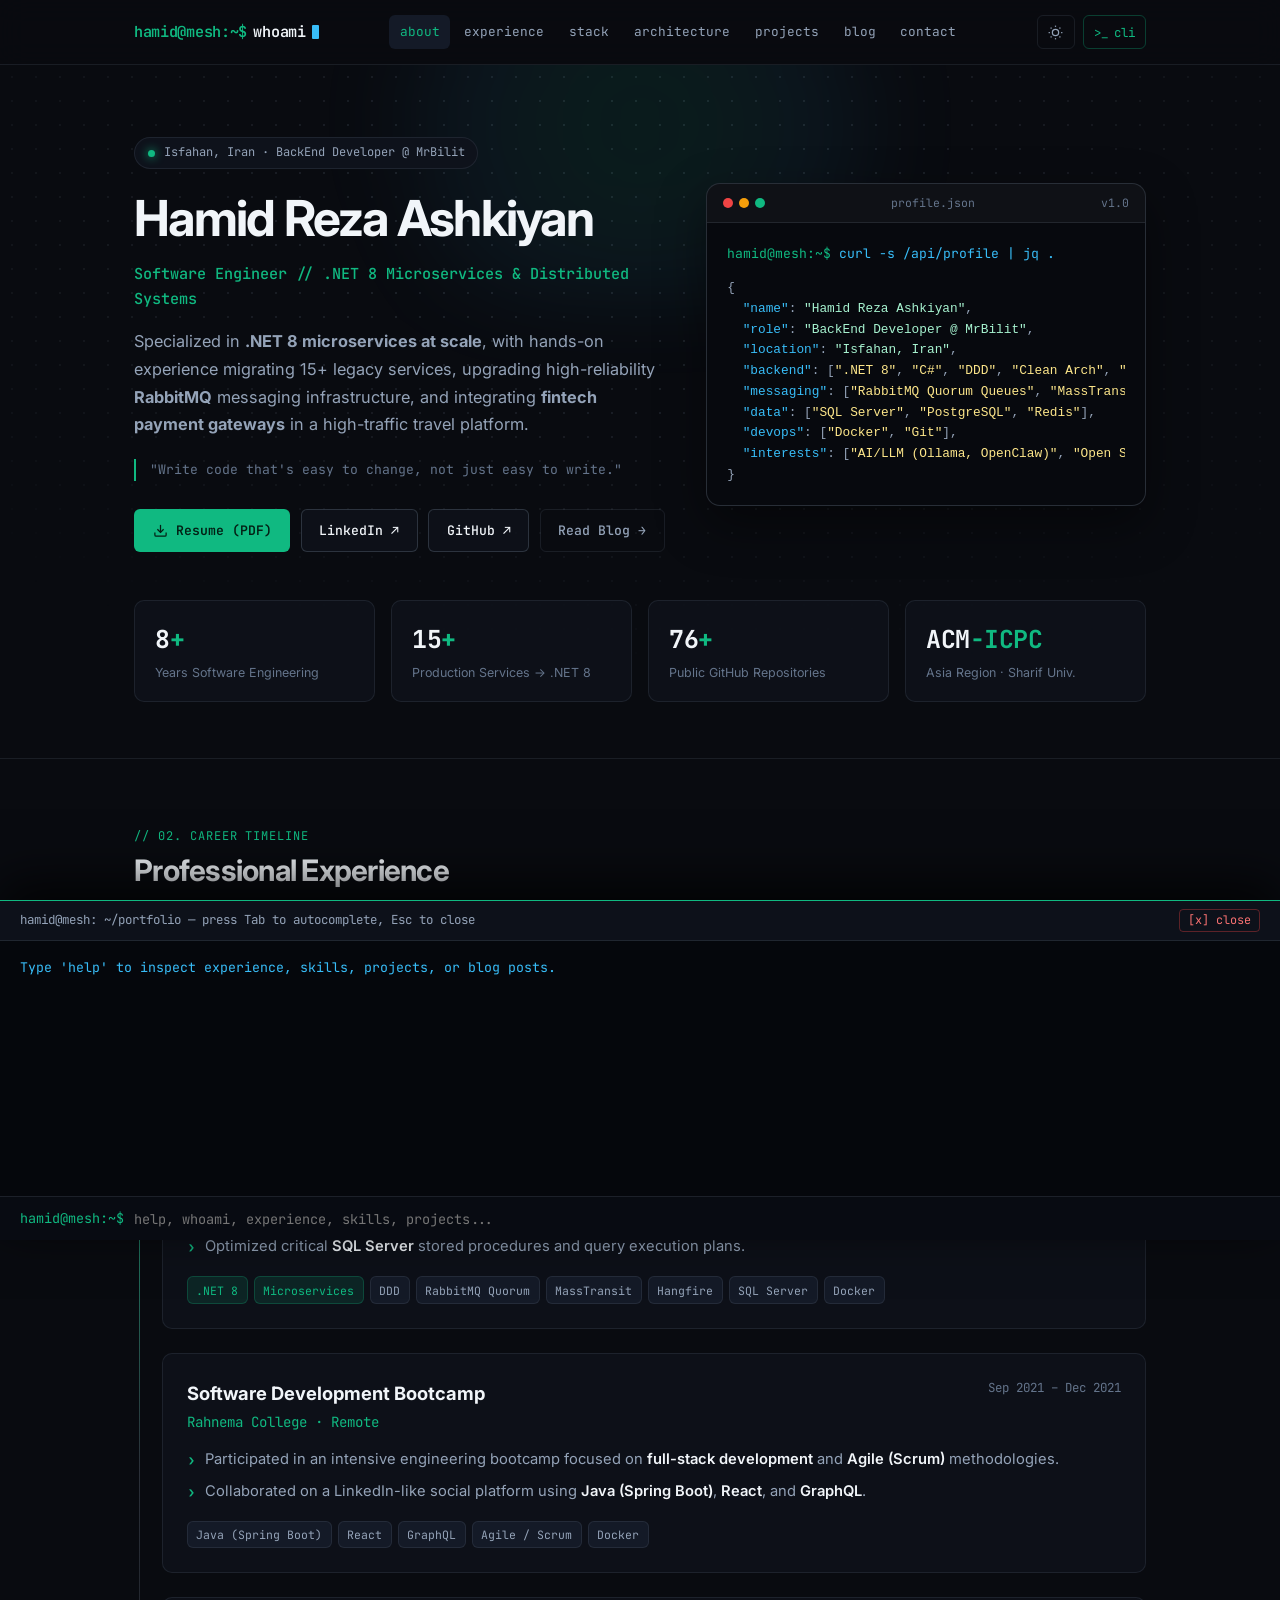
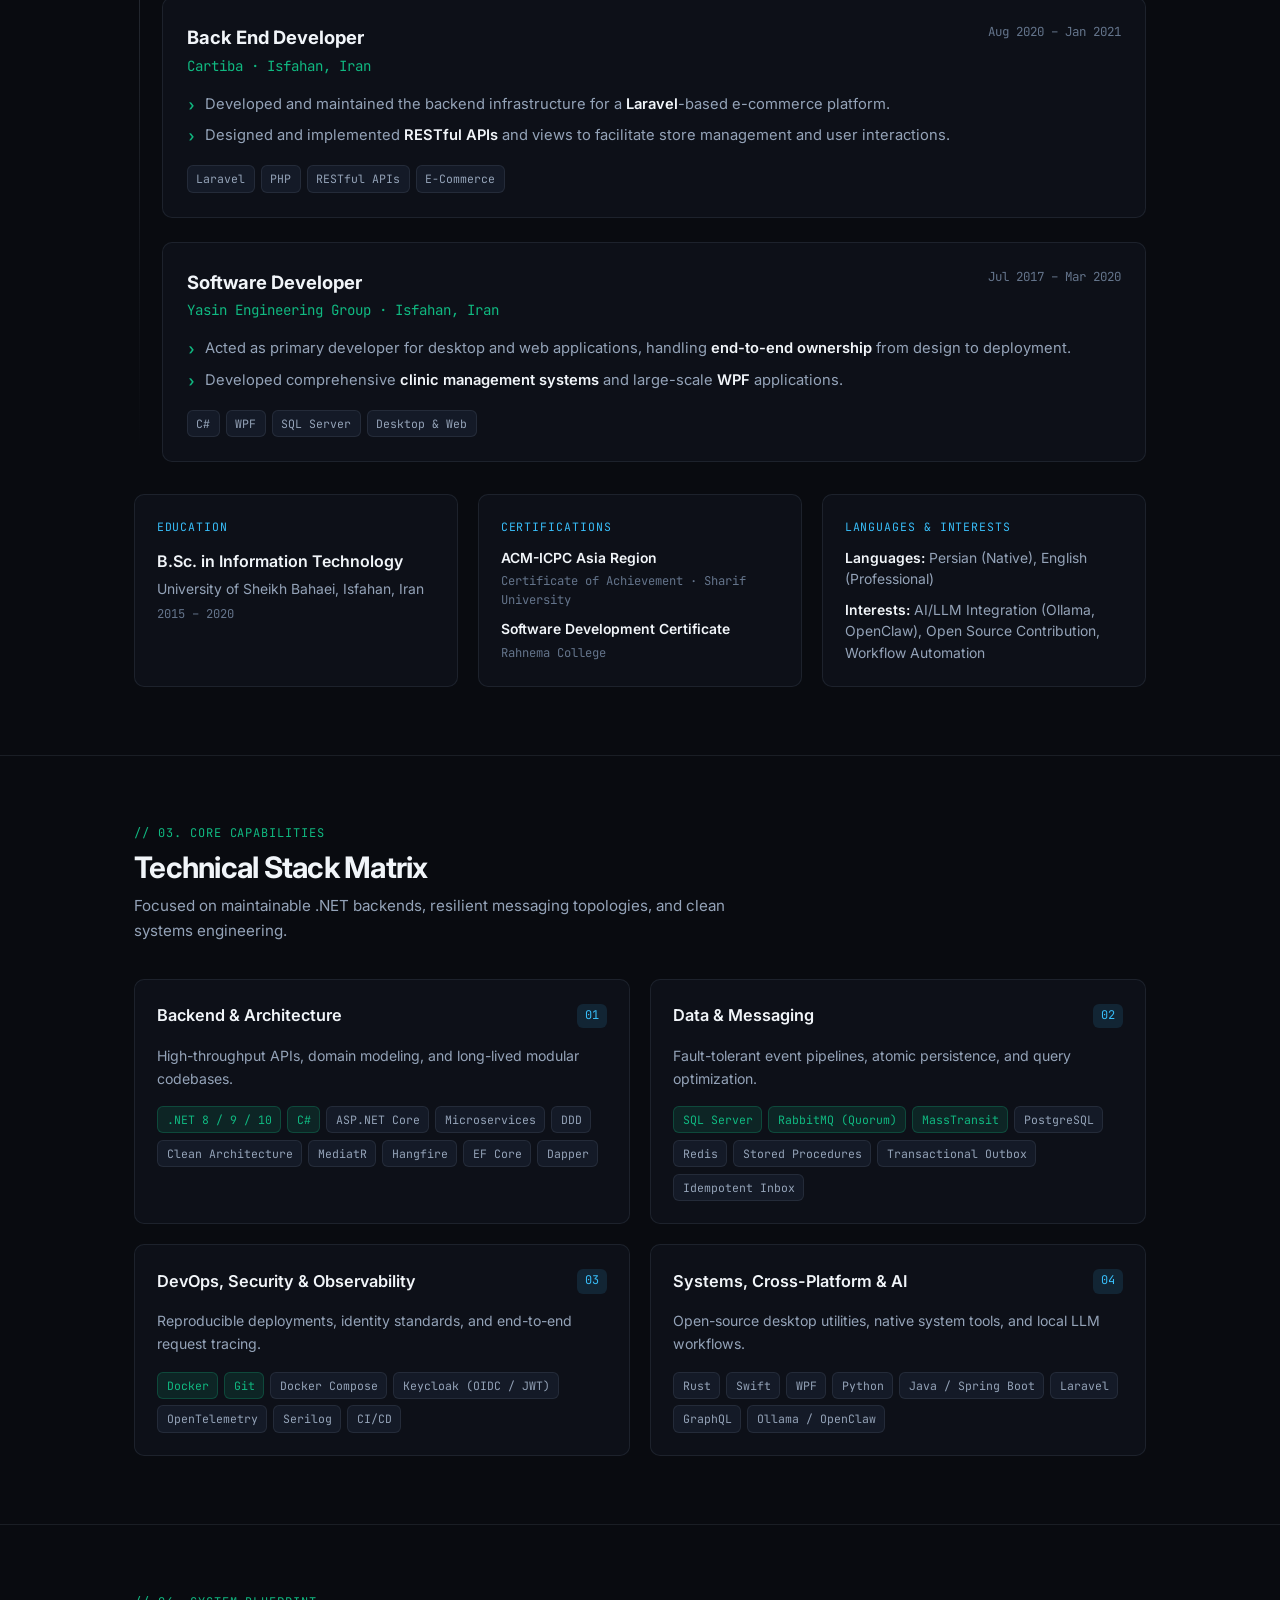
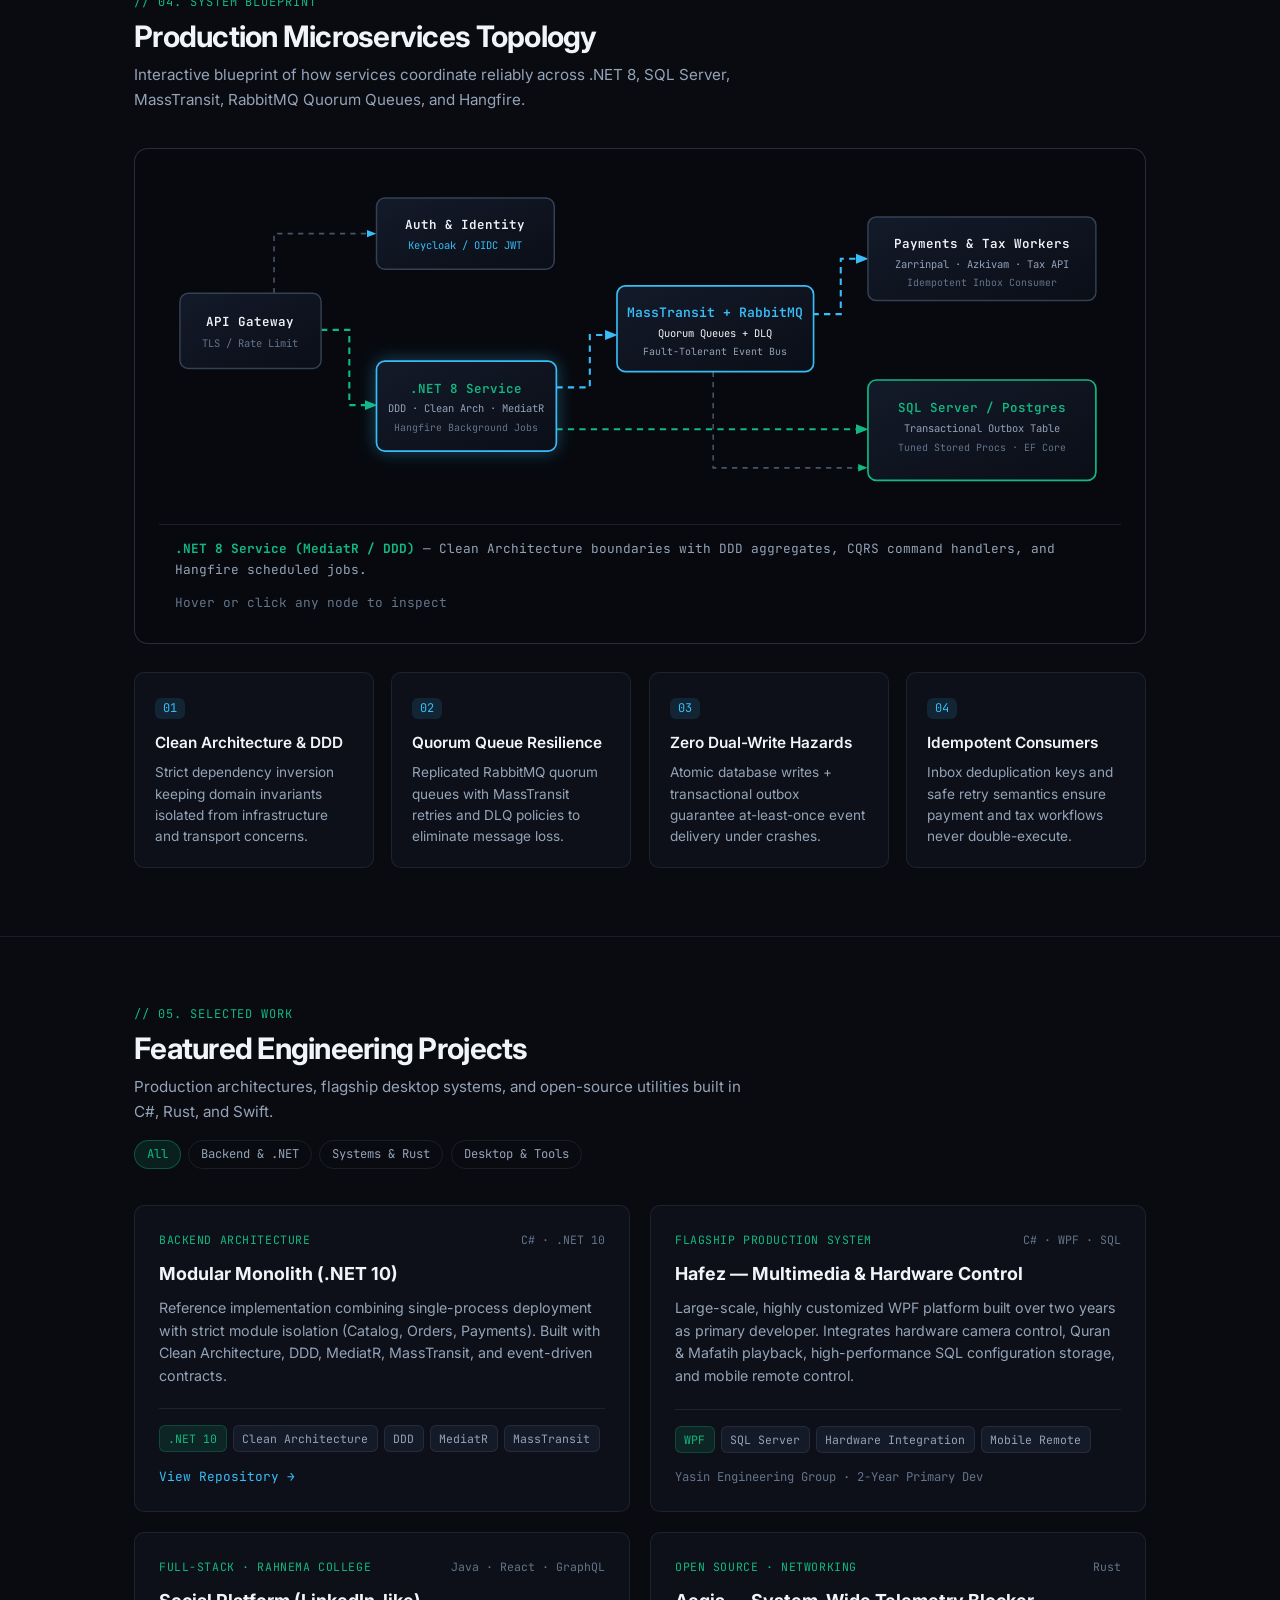
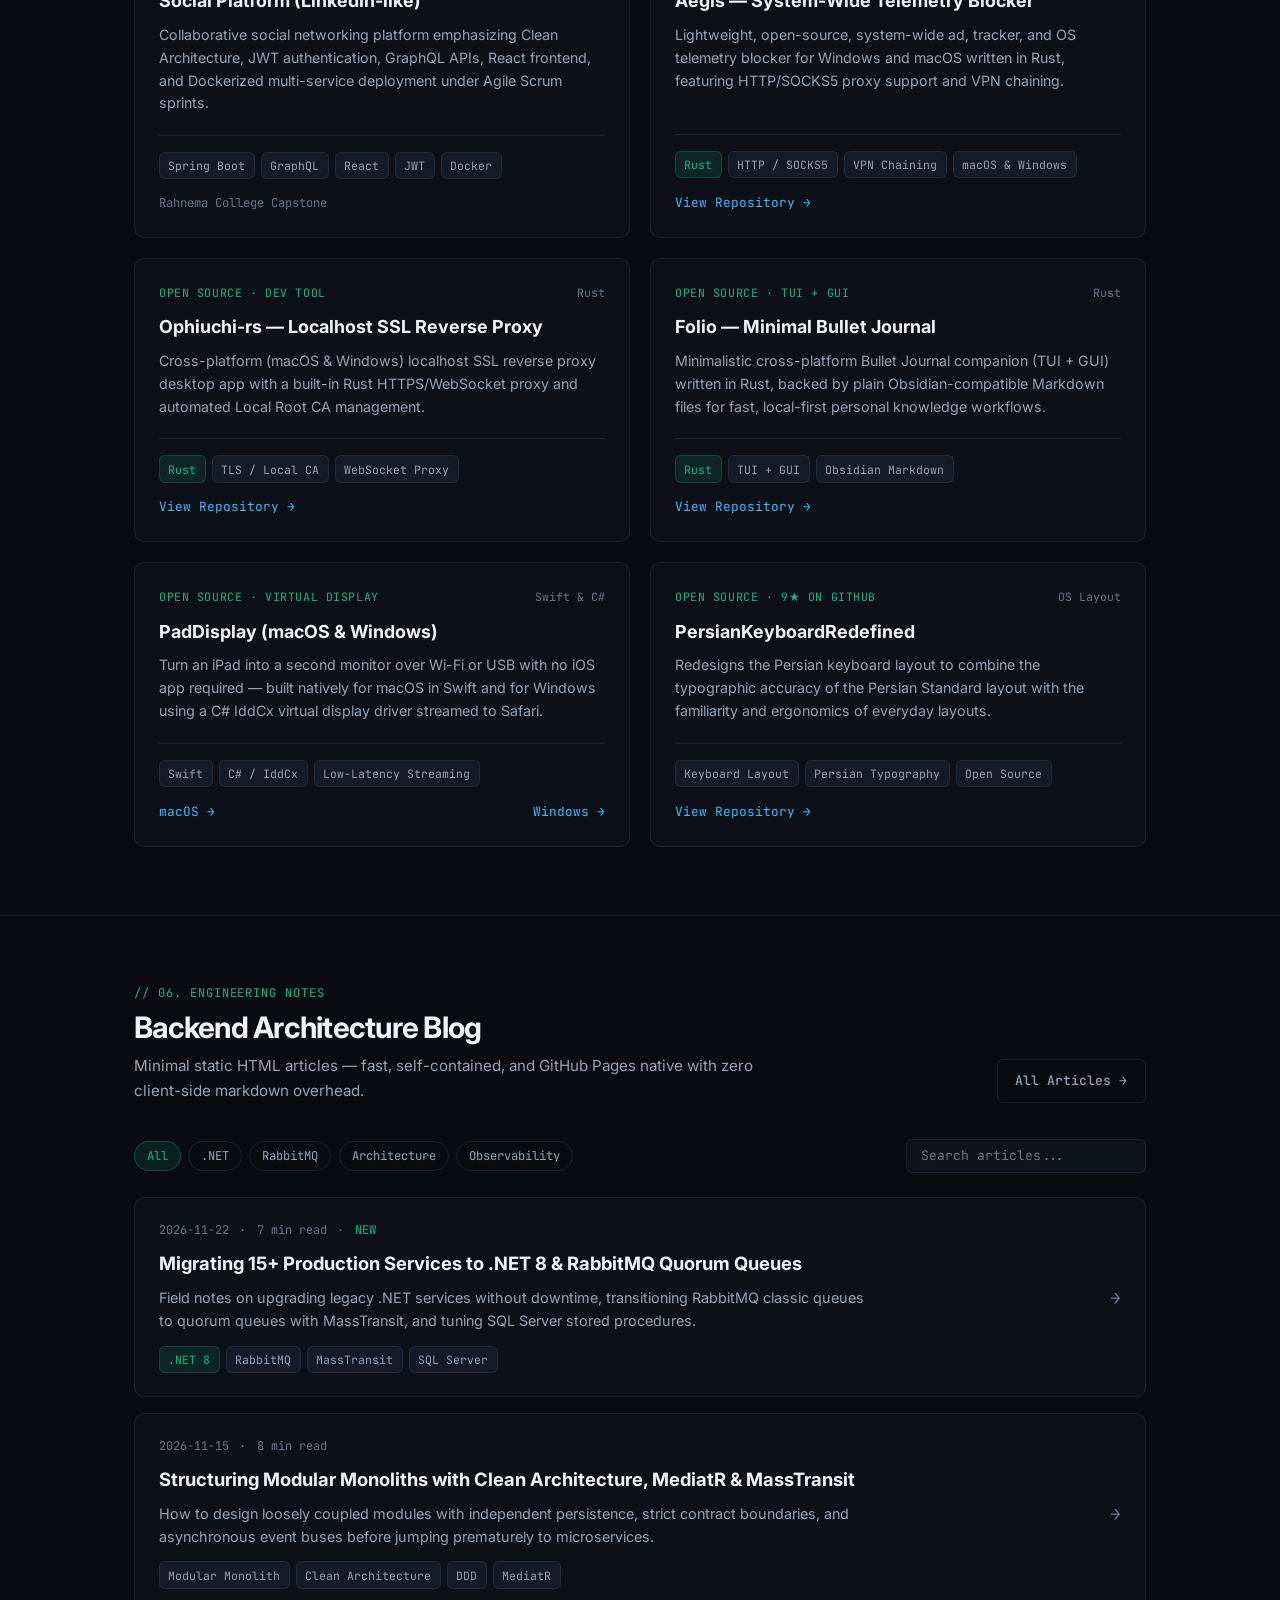
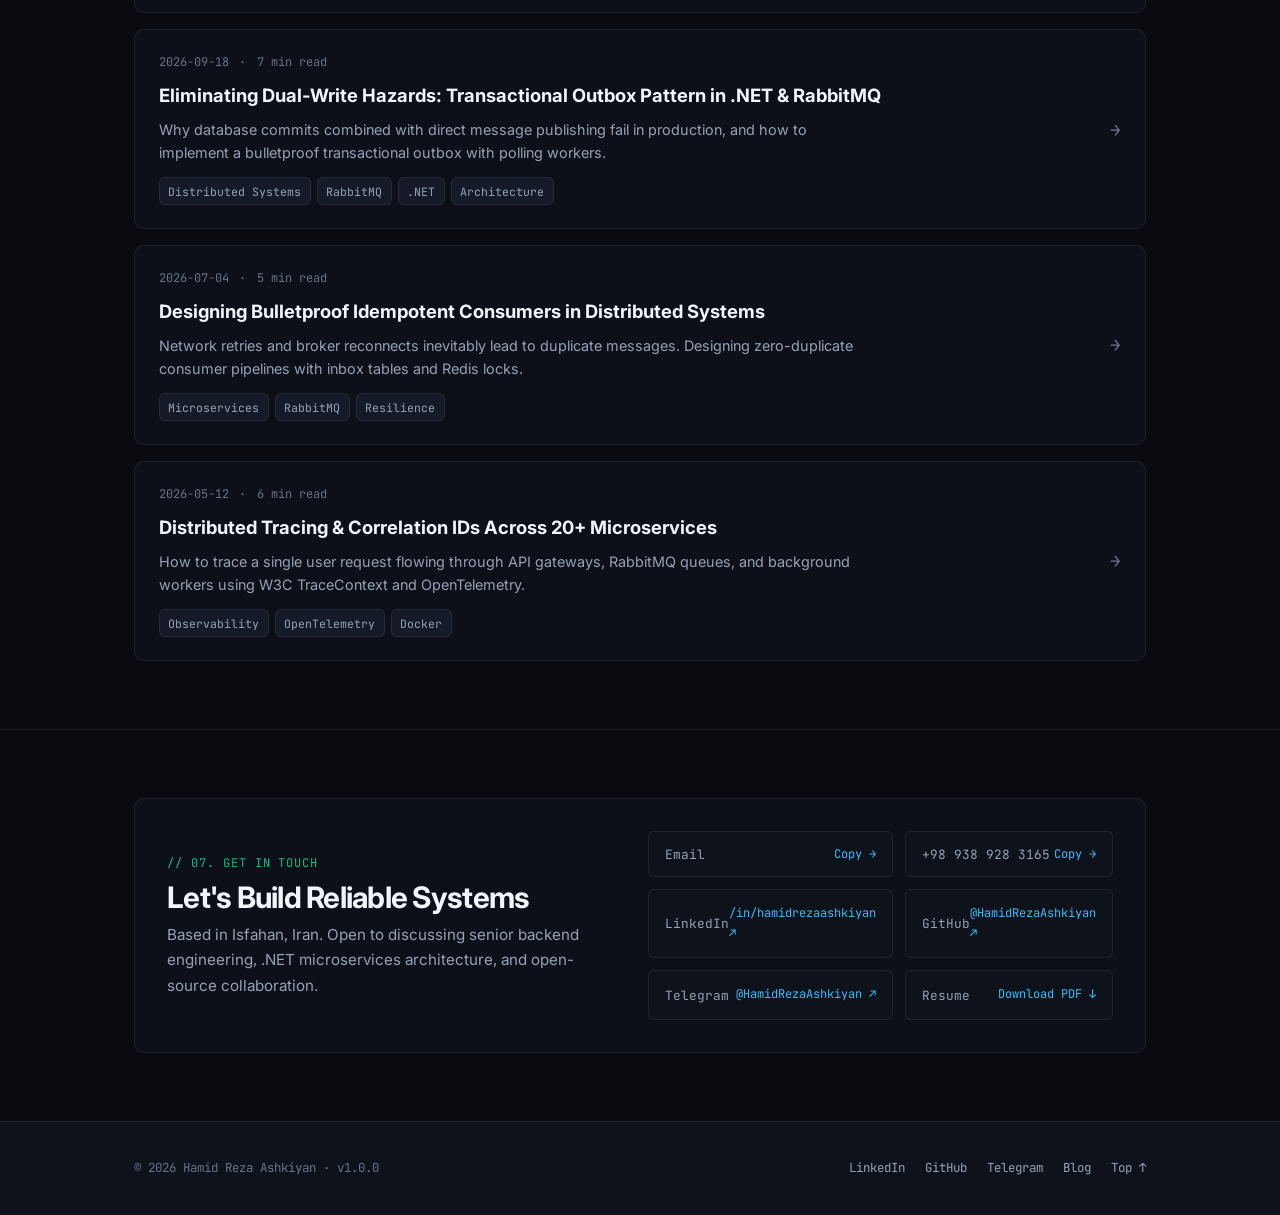
==== commit 5353d46a: "feat: release v1.0 minimalist portfolio with full resume data and static HTML blog" ====
--- a/index.html
+++ b/index.html
@@ -3,472 +3,913 @@
 <head>
   <meta charset="UTF-8">
   <meta name="viewport" content="width=device-width, initial-scale=1.0">
-  <title>Hamid Reza Ashkiyan | Senior Backend Engineer &amp; Software Architect</title>
-  <meta name="description" content="Personal portfolio and engineering notes of Hamid Reza Ashkiyan. 8+ years designing high-throughput microservices, modular monoliths, C#, ASP.NET Core, Clean Architecture, DDD, MediatR, MassTransit, RabbitMQ, SQL Server, and PostgreSQL.">
+  <title>Hamid Reza Ashkiyan — Software Engineer (.NET, Distributed Systems)</title>
+  <meta name="description" content="Hamid Reza Ashkiyan — Software Engineer specialized in .NET 8 microservices at scale, DDD, Clean Architecture, RabbitMQ quorum queues, MassTransit, SQL Server, and fintech payment systems.">
+  <meta property="og:title" content="Hamid Reza Ashkiyan — Software Engineer">
+  <meta property="og:description" content="Specialized in .NET 8 microservices at scale, migrating legacy systems, and building resilient distributed backends.">
+  <meta property="og:type" content="website">
   <link rel="stylesheet" href="css/style.css">
-  <!-- Fonts -->
   <link rel="preconnect" href="https://fonts.googleapis.com">
   <link rel="preconnect" href="https://fonts.gstatic.com" crossorigin>
-  <link href="https://fonts.googleapis.com/css2?family=JetBrains+Mono:wght@400;500;700&family=Inter:wght@400;500;600;700&display=swap" rel="stylesheet">
+  <link href="https://fonts.googleapis.com/css2?family=Inter:wght@400;500;600;700&family=JetBrains+Mono:wght@400;500;600;700&display=swap" rel="stylesheet">
 </head>
 <body>
 
-  <!-- Top System Status Bar -->
-  <aside class="system-status-bar">
-    <div class="status-indicator">
-      <span class="status-dot"></span>
-      <span>CLUSTER STATUS: <strong>OPERATIONAL (ALL SERVICES HEALTHY)</strong></span>
-    </div>
-    <div class="status-metrics">
-      <span>UPTIME: <strong class="metric-val">8y 4m</strong></span>
-      <span>NODES: <strong class="metric-val">12 ACTIVE</strong></span>
-      <span>P99 LATENCY: <strong class="metric-val" id="metric-latency">12ms</strong></span>
-      <a href="https://www.linkedin.com/in/hamidrezaashkiyan/" target="_blank" rel="noopener" style="color: var(--accent-cyan); text-decoration: none;">[LinkedIn Profile &rarr;]</a>
-    </div>
-  </aside>
+  <!-- Reading / Scroll Progress -->
+  <div class="scroll-progress" aria-hidden="true"></div>
 
   <!-- Site Header -->
   <header class="site-header">
     <div class="container header-inner">
-      <a href="#" class="logo-link">
+      <a href="#about" class="logo-link" aria-label="Hamid Reza Ashkiyan Home">
         <span class="logo-prompt">hamid@mesh:~$</span>
         <span>whoami</span>
-        <span class="logo-cursor"></span>
+        <span class="logo-cursor" aria-hidden="true"></span>
       </a>
 
-      <nav class="main-nav">
-        <a href="#about" class="nav-link"><span class="nav-num">01.</span>// about</a>
-        <a href="#stack" class="nav-link"><span class="nav-num">02.</span>// stack</a>
-        <a href="#architecture" class="nav-link"><span class="nav-num">03.</span>// architecture</a>
-        <a href="#projects" class="nav-link"><span class="nav-num">04.</span>// projects</a>
-        <a href="#blog" class="nav-link"><span class="nav-num">05.</span>// blog</a>
-        <button id="btn-terminal-toggle" class="btn-terminal-toggle" title="Press ` key to open terminal">
-          <span>&gt;_</span> terminal
+      <nav class="main-nav" aria-label="Primary Navigation">
+        <a href="#about" class="nav-link active">about</a>
+        <a href="#experience" class="nav-link">experience</a>
+        <a href="#stack" class="nav-link">stack</a>
+        <a href="#architecture" class="nav-link">architecture</a>
+        <a href="#projects" class="nav-link">projects</a>
+        <a href="#blog" class="nav-link">blog</a>
+        <a href="#contact" class="nav-link">contact</a>
+      </nav>
+
+      <div class="header-actions">
+        <button id="btn-theme-toggle" class="icon-btn" title="Toggle theme" aria-label="Toggle theme"></button>
+        <button id="btn-terminal-toggle" class="icon-btn accent" title="Press ` key to open terminal">
+          <span>&gt;_</span> cli
         </button>
-      </nav>
+        <button id="btn-mobile-menu" class="icon-btn mobile-menu-btn" aria-label="Toggle navigation menu" aria-expanded="false">
+          <svg viewBox="0 0 24 24" width="16" height="16" fill="none" stroke="currentColor" stroke-width="2">
+            <line x1="3" y1="6" x2="21" y2="6"/>
+            <line x1="3" y1="12" x2="21" y2="12"/>
+            <line x1="3" y1="18" x2="21" y2="18"/>
+          </svg>
+        </button>
+      </div>
     </div>
+
+    <!-- Mobile Navigation Drawer -->
+    <nav id="mobile-nav" class="mobile-nav" aria-label="Mobile Navigation">
+      <a href="#about" class="nav-link">01. about</a>
+      <a href="#experience" class="nav-link">02. experience</a>
+      <a href="#stack" class="nav-link">03. stack</a>
+      <a href="#architecture" class="nav-link">04. architecture</a>
+      <a href="#projects" class="nav-link">05. projects</a>
+      <a href="#blog" class="nav-link">06. blog</a>
+      <a href="#contact" class="nav-link">07. contact</a>
+    </nav>
   </header>
 
-  <!-- Main Content Container -->
-  <main class="container">
-
-    <!-- Hero Section -->
+  <main>
+
+    <!-- 01. HERO SECTION -->
     <section id="about" class="hero-section">
-      <div class="hero-terminal-card">
-        <div class="card-topbar">
-          <div class="window-dots">
-            <span class="dot-red"></span>
-            <span class="dot-yellow"></span>
-            <span class="dot-green"></span>
-          </div>
-          <span>bash — 80x24</span>
-          <span>ashkiyan.dev</span>
-        </div>
-        <div class="terminal-content">
-          <div class="terminal-cmd">
-            <span class="prompt-user">hamid@cloud:~$</span> curl -s https://ashkiyan.dev/api/profile | jq .
-          </div>
-          <pre class="json-output"><code>{
+      <div class="hero-bg-grid" aria-hidden="true"></div>
+      <div class="hero-glow" aria-hidden="true"></div>
+
+      <div class="container hero-inner">
+        <div class="hero-grid">
+          <div>
+            <div class="status-pill">
+              <span class="status-dot" aria-hidden="true"></span>
+              <span>Isfahan, Iran · BackEnd Developer @ MrBilit</span>
+            </div>
+
+            <h1 class="hero-title">Hamid Reza Ashkiyan</h1>
+            <div class="hero-role">Software Engineer // .NET 8 Microservices &amp; Distributed Systems</div>
+
+            <p class="hero-summary">
+              Specialized in <strong>.NET 8 microservices at scale</strong>, with hands-on experience migrating 15+ legacy services, upgrading high-reliability <strong>RabbitMQ</strong> messaging infrastructure, and integrating <strong>fintech payment gateways</strong> in a high-traffic travel platform.
+            </p>
+
+            <blockquote class="hero-quote">
+              "Write code that's easy to change, not just easy to write."
+            </blockquote>
+
+            <div class="btn-group">
+              <a href="assets/Hamid-Reza-Ashkiyan-Resume.pdf" target="_blank" rel="noopener" class="btn btn-primary">
+                <svg viewBox="0 0 24 24" fill="none" stroke="currentColor" stroke-width="2"><path d="M21 15v4a2 2 0 0 1-2 2H5a2 2 0 0 1-2-2v-4"/><polyline points="7 10 12 15 17 10"/><line x1="12" y1="15" x2="12" y2="3"/></svg>
+                Resume (PDF)
+              </a>
+              <a href="https://www.linkedin.com/in/hamidrezaashkiyan/" target="_blank" rel="noopener" class="btn btn-outline">
+                LinkedIn &nearr;
+              </a>
+              <a href="https://github.com/HamidRezaAshkiyan" target="_blank" rel="noopener" class="btn btn-outline">
+                GitHub &nearr;
+              </a>
+              <a href="#blog" class="btn btn-ghost">
+                Read Blog &rarr;
+              </a>
+            </div>
+          </div>
+
+          <!-- Minimal Terminal Profile Card -->
+          <div class="hero-terminal-card">
+            <div class="card-topbar">
+              <div class="window-dots" aria-hidden="true">
+                <span class="dot-red"></span>
+                <span class="dot-yellow"></span>
+                <span class="dot-green"></span>
+              </div>
+              <span>profile.json</span>
+              <span>v1.0</span>
+            </div>
+            <div class="terminal-content">
+              <div class="terminal-cmd">
+                <span class="prompt-user">hamid@mesh:~$</span> curl -s /api/profile | jq .
+              </div>
+              <pre class="json-output"><code>{
   <span class="json-key">"name"</span>: <span class="json-str">"Hamid Reza Ashkiyan"</span>,
-  <span class="json-key">"role"</span>: <span class="json-str">"Senior Backend Engineer &amp; Software Architect"</span>,
-  <span class="json-key">"experience"</span>: <span class="json-str">"8+ Years in Production"</span>,
-  <span class="json-key">"core_stack"</span>: {
-    <span class="json-key">"backend"</span>: [<span class="json-arr">"C#"</span>, <span class="json-arr">"ASP.NET Core (.NET 10/9/8)"</span>, <span class="json-arr">"EF Core"</span>, <span class="json-arr">"Dapper"</span>],
-    <span class="json-key">"patterns"</span>: [<span class="json-arr">"Domain-Driven Design (DDD)"</span>, <span class="json-arr">"Clean Architecture"</span>, <span class="json-arr">"CQRS (MediatR)"</span>, <span class="json-arr">"Modular Monoliths"</span>],
-    <span class="json-key">"messaging"</span>: [<span class="json-arr">"RabbitMQ"</span>, <span class="json-arr">"MassTransit"</span>, <span class="json-arr">"Event-Driven Architecture"</span>, <span class="json-arr">"Transactional Outbox"</span>],
-    <span class="json-key">"data"</span>: [<span class="json-arr">"Microsoft SQL Server"</span>, <span class="json-arr">"PostgreSQL"</span>, <span class="json-arr">"Redis"</span>],
-    <span class="json-key">"tooling"</span>: [<span class="json-arr">"Git"</span>, <span class="json-arr">"Docker"</span>, <span class="json-arr">"Docker Compose"</span>, <span class="json-arr">"Keycloak OIDC"</span>, <span class="json-arr">"OpenTelemetry"</span>]
-  }
+  <span class="json-key">"role"</span>: <span class="json-str">"BackEnd Developer @ MrBilit"</span>,
+  <span class="json-key">"location"</span>: <span class="json-str">"Isfahan, Iran"</span>,
+  <span class="json-key">"backend"</span>: [<span class="json-arr">".NET 8"</span>, <span class="json-arr">"C#"</span>, <span class="json-arr">"DDD"</span>, <span class="json-arr">"Clean Arch"</span>, <span class="json-arr">"MediatR"</span>, <span class="json-arr">"Hangfire"</span>],
+  <span class="json-key">"messaging"</span>: [<span class="json-arr">"RabbitMQ Quorum Queues"</span>, <span class="json-arr">"MassTransit"</span>],
+  <span class="json-key">"data"</span>: [<span class="json-arr">"SQL Server"</span>, <span class="json-arr">"PostgreSQL"</span>, <span class="json-arr">"Redis"</span>],
+  <span class="json-key">"devops"</span>: [<span class="json-arr">"Docker"</span>, <span class="json-arr">"Git"</span>],
+  <span class="json-key">"interests"</span>: [<span class="json-arr">"AI/LLM (Ollama, OpenClaw)"</span>, <span class="json-arr">"Open Source"</span>, <span class="json-arr">"Automation"</span>]
 }</code></pre>
-        </div>
-      </div>
-
-      <div class="hero-bio-summary">
-        <div class="hero-text">
-          <h1>Hamid Reza Ashkiyan</h1>
-          <div class="hero-subtitle">&gt; Senior Backend Engineer // Distributed Systems &amp; Clean Architecture</div>
-          <p>
-            8+ years architecting high-throughput backend services, modular monoliths, and distributed microservices. Specialized in <strong>C# / ASP.NET Core</strong>, <strong>Clean Architecture</strong>, <strong>Domain-Driven Design (DDD)</strong>, and resilient event messaging using <strong>RabbitMQ</strong>, <strong>MassTransit</strong>, and <strong>MediatR</strong> across <strong>SQL Server</strong> and <strong>PostgreSQL</strong>.
-          </p>
-          <div class="hero-badges">
-            <span class="badge highlight">C# (.NET 10)</span>
-            <span class="badge highlight">ASP.NET Core</span>
-            <span class="badge">Clean Architecture</span>
-            <span class="badge">Domain-Driven Design (DDD)</span>
-            <span class="badge">MediatR (CQRS)</span>
-            <span class="badge">MassTransit</span>
-            <span class="badge">RabbitMQ</span>
-            <span class="badge">SQL Server</span>
-            <span class="badge">PostgreSQL</span>
-            <span class="badge">Git</span>
-            <span class="badge">Docker</span>
-          </div>
-          <div class="btn-group">
-            <a href="https://www.linkedin.com/in/hamidrezaashkiyan/" target="_blank" rel="noopener" class="btn btn-primary">💼 Connect on LinkedIn</a>
-            <a href="https://github.com/HamidRezaAshkiyan" target="_blank" rel="noopener" class="btn btn-outline">🐙 GitHub Profile</a>
-            <a href="#projects" class="btn btn-outline">📦 View Repositories</a>
-            <a href="#blog" class="btn btn-outline">📖 Engineering Blog</a>
-          </div>
-        </div>
-
-        <div class="hero-stats-box">
-          <div class="stat-item">
-            <span class="stat-num">8+</span>
-            <span class="stat-label">Years Backend Experience</span>
-          </div>
-          <div class="stat-item">
-            <span class="stat-num">99.9%</span>
-            <span class="stat-label">Production Reliability SLA</span>
-          </div>
-          <div class="stat-item">
-            <span class="stat-num">0</span>
-            <span class="stat-label">Dual-Write Tolerance</span>
-          </div>
-          <div class="stat-item">
-            <span class="stat-num">&lt; 15ms</span>
-            <span class="stat-label">Target Service Latency</span>
+            </div>
+          </div>
+        </div>
+
+        <!-- Key Metrics Strip -->
+        <div class="metrics-strip">
+          <div class="metric-card">
+            <span class="metric-num">8<span>+</span></span>
+            <span class="metric-label">Years Software Engineering</span>
+          </div>
+          <div class="metric-card">
+            <span class="metric-num">15<span>+</span></span>
+            <span class="metric-label">Production Services → .NET 8</span>
+          </div>
+          <div class="metric-card">
+            <span class="metric-num">76<span>+</span></span>
+            <span class="metric-label">Public GitHub Repositories</span>
+          </div>
+          <div class="metric-card">
+            <span class="metric-num">ACM<span>-ICPC</span></span>
+            <span class="metric-label">Asia Region · Sharif Univ.</span>
           </div>
         </div>
       </div>
     </section>
 
-    <!-- Core Stack Matrix Section -->
-    <section id="stack">
-      <div class="section-header">
-        <span class="section-tag">// 02. Core Expertise</span>
-        <h2 class="section-title">Technical Capabilities &amp; Stack Matrix</h2>
-        <p class="section-desc">Battle-tested tools, design patterns, and engineering paradigms used across 8 years of production delivery.</p>
-      </div>
-
-      <div class="arch-principles-grid">
-        <div class="principle-card">
-          <div class="p-header">
-            <span class="p-num">01</span>
-            <h3>Backend &amp; Languages</h3>
-          </div>
-          <p>
-            <strong>C# (.NET 8/9/10), ASP.NET Core Web API</strong>, Entity Framework Core (EF Core), Dapper, LINQ, Async/Await ThreadPool optimization, Python.
-          </p>
-        </div>
-
-        <div class="principle-card">
-          <div class="p-header">
-            <span class="p-num">02</span>
-            <h3>Architectural Paradigms</h3>
-          </div>
-          <p>
-            <strong>Domain-Driven Design (DDD)</strong>, <strong>Clean Architecture</strong> (Hexagonal/Onion), <strong>Modular Monoliths</strong>, Microservices, CQRS, Event-Driven Architecture (EDA).
-          </p>
-        </div>
-
-        <div class="principle-card">
-          <div class="p-header">
-            <span class="p-num">03</span>
-            <h3>Messaging &amp; Mediation</h3>
-          </div>
-          <p>
-            <strong>RabbitMQ, MassTransit, MediatR</strong>, In-Memory Event Buses, Topic Exchanges, Transactional Outbox Pattern, Deduplication Inboxes, Sagas.
-          </p>
-        </div>
-
-        <div class="principle-card">
-          <div class="p-header">
-            <span class="p-num">04</span>
-            <h3>Databases &amp; Caching</h3>
-          </div>
-          <p>
-            <strong>Microsoft SQL Server</strong>, <strong>PostgreSQL</strong>, Redis (Distributed Caching &amp; Redlock), ACID Transactions, Index Tuning, Row-Lock Guards.
-          </p>
-        </div>
-
-        <div class="principle-card">
-          <div class="p-header">
-            <span class="p-num">05</span>
-            <h3>Version Control &amp; DevOps</h3>
-          </div>
-          <p>
-            <strong>Git</strong> (GitFlow, trunk-based delivery), <strong>Docker &amp; Docker Compose</strong>, GitHub Actions CI/CD pipelines, Linux environments.
-          </p>
-        </div>
-
-        <div class="principle-card">
-          <div class="p-header">
-            <span class="p-num">06</span>
-            <h3>Security &amp; Observability</h3>
-          </div>
-          <p>
-            <strong>Keycloak (OpenID Connect / OAuth2 / JWT)</strong>, OpenTelemetry, W3C TraceContext propagation, Serilog structured JSON logging.
-          </p>
+    <!-- 02. EXPERIENCE & CREDENTIALS -->
+    <section id="experience" class="content-section">
+      <div class="container">
+        <div class="section-header" data-reveal>
+          <div>
+            <span class="section-tag">// 02. Career Timeline</span>
+            <h2 class="section-title">Professional Experience</h2>
+            <p class="section-desc">End-to-end engineering across high-traffic travel fintech, e-commerce backends, and large-scale desktop systems.</p>
+          </div>
+        </div>
+
+        <div class="timeline">
+          <!-- MrBilit -->
+          <article class="timeline-item current spotlight-card" data-reveal>
+            <span class="timeline-dot" aria-hidden="true"></span>
+            <div class="exp-header">
+              <div>
+                <h3 class="exp-role">BackEnd Developer</h3>
+                <div class="exp-company">MrBilit · Isfahan (On-site)</div>
+              </div>
+              <div class="exp-meta">
+                <span class="exp-badge">Current</span>
+                <span>May 2022 – Present</span>
+              </div>
+            </div>
+            <ul class="exp-bullets">
+              <li>Designed and implemented backend services and REST APIs using <strong>.NET 8</strong>, <strong>DDD</strong>, and <strong>microservices</strong> principles.</li>
+              <li><strong>Migrated 15+ services to .NET 8</strong>, enhancing runtime performance and long-term maintainability.</li>
+              <li>Integrated external fintech payment gateways (<strong>Zarrinpal</strong>, <strong>Azkivam</strong>) and automated <strong>tax registration systems</strong>.</li>
+              <li>Upgraded messaging infrastructure to <strong>RabbitMQ quorum queues</strong> with <strong>MassTransit</strong> to increase fault tolerance.</li>
+              <li>Implemented background job processing using <strong>Hangfire</strong> and containerized deployments with <strong>Docker</strong>.</li>
+              <li>Optimized critical <strong>SQL Server</strong> stored procedures and query execution plans.</li>
+            </ul>
+            <div class="tag-row">
+              <span class="tech-tag accent">.NET 8</span>
+              <span class="tech-tag accent">Microservices</span>
+              <span class="tech-tag">DDD</span>
+              <span class="tech-tag">RabbitMQ Quorum</span>
+              <span class="tech-tag">MassTransit</span>
+              <span class="tech-tag">Hangfire</span>
+              <span class="tech-tag">SQL Server</span>
+              <span class="tech-tag">Docker</span>
+            </div>
+          </article>
+
+          <!-- Rahnema College -->
+          <article class="timeline-item spotlight-card" data-reveal>
+            <span class="timeline-dot" aria-hidden="true"></span>
+            <div class="exp-header">
+              <div>
+                <h3 class="exp-role">Software Development Bootcamp</h3>
+                <div class="exp-company">Rahnema College · Remote</div>
+              </div>
+              <div class="exp-meta">
+                <span>Sep 2021 – Dec 2021</span>
+              </div>
+            </div>
+            <ul class="exp-bullets">
+              <li>Participated in an intensive engineering bootcamp focused on <strong>full-stack development</strong> and <strong>Agile (Scrum)</strong> methodologies.</li>
+              <li>Collaborated on a LinkedIn-like social platform using <strong>Java (Spring Boot)</strong>, <strong>React</strong>, and <strong>GraphQL</strong>.</li>
+            </ul>
+            <div class="tag-row">
+              <span class="tech-tag">Java (Spring Boot)</span>
+              <span class="tech-tag">React</span>
+              <span class="tech-tag">GraphQL</span>
+              <span class="tech-tag">Agile / Scrum</span>
+              <span class="tech-tag">Docker</span>
+            </div>
+          </article>
+
+          <!-- Cartiba -->
+          <article class="timeline-item spotlight-card" data-reveal>
+            <span class="timeline-dot" aria-hidden="true"></span>
+            <div class="exp-header">
+              <div>
+                <h3 class="exp-role">Back End Developer</h3>
+                <div class="exp-company">Cartiba · Isfahan, Iran</div>
+              </div>
+              <div class="exp-meta">
+                <span>Aug 2020 – Jan 2021</span>
+              </div>
+            </div>
+            <ul class="exp-bullets">
+              <li>Developed and maintained the backend infrastructure for a <strong>Laravel</strong>-based e-commerce platform.</li>
+              <li>Designed and implemented <strong>RESTful APIs</strong> and views to facilitate store management and user interactions.</li>
+            </ul>
+            <div class="tag-row">
+              <span class="tech-tag">Laravel</span>
+              <span class="tech-tag">PHP</span>
+              <span class="tech-tag">RESTful APIs</span>
+              <span class="tech-tag">E-Commerce</span>
+            </div>
+          </article>
+
+          <!-- Yasin Engineering Group -->
+          <article class="timeline-item spotlight-card" data-reveal>
+            <span class="timeline-dot" aria-hidden="true"></span>
+            <div class="exp-header">
+              <div>
+                <h3 class="exp-role">Software Developer</h3>
+                <div class="exp-company">Yasin Engineering Group · Isfahan, Iran</div>
+              </div>
+              <div class="exp-meta">
+                <span>Jul 2017 – Mar 2020</span>
+              </div>
+            </div>
+            <ul class="exp-bullets">
+              <li>Acted as primary developer for desktop and web applications, handling <strong>end-to-end ownership</strong> from design to deployment.</li>
+              <li>Developed comprehensive <strong>clinic management systems</strong> and large-scale <strong>WPF</strong> applications.</li>
+            </ul>
+            <div class="tag-row">
+              <span class="tech-tag">C#</span>
+              <span class="tech-tag">WPF</span>
+              <span class="tech-tag">SQL Server</span>
+              <span class="tech-tag">Desktop &amp; Web</span>
+            </div>
+          </article>
+        </div>
+
+        <!-- Education, Certifications, Languages & Interests -->
+        <div class="credentials-grid" data-reveal>
+          <div class="cred-card spotlight-card">
+            <span class="cred-label">Education</span>
+            <h3>B.Sc. in Information Technology</h3>
+            <p>University of Sheikh Bahaei, Isfahan, Iran</p>
+            <span class="cred-sub">2015 – 2020</span>
+          </div>
+
+          <div class="cred-card spotlight-card">
+            <span class="cred-label">Certifications</span>
+            <ul class="cred-list">
+              <li>
+                <strong>ACM-ICPC Asia Region</strong>
+                <span class="cred-sub">Certificate of Achievement · Sharif University</span>
+              </li>
+              <li>
+                <strong>Software Development Certificate</strong>
+                <span class="cred-sub">Rahnema College</span>
+              </li>
+            </ul>
+          </div>
+
+          <div class="cred-card spotlight-card">
+            <span class="cred-label">Languages &amp; Interests</span>
+            <ul class="cred-list">
+              <li><strong>Languages:</strong> Persian (Native), English (Professional)</li>
+              <li><strong>Interests:</strong> AI/LLM Integration (Ollama, OpenClaw), Open Source Contribution, Workflow Automation</li>
+            </ul>
+          </div>
         </div>
       </div>
     </section>
 
-    <!-- Architecture & Microservices Section -->
-    <section id="architecture">
-      <div class="section-header">
-        <span class="section-tag">// 03. System Blueprint</span>
-        <h2 class="section-title">Distributed Systems &amp; Modular Topology</h2>
-        <p class="section-desc">How components communicate reliably through MassTransit, RabbitMQ, and atomic persistence.</p>
+    <!-- 03. TECHNICAL STACK MATRIX -->
+    <section id="stack" class="content-section">
+      <div class="container">
+        <div class="section-header" data-reveal>
+          <div>
+            <span class="section-tag">// 03. Core Capabilities</span>
+            <h2 class="section-title">Technical Stack Matrix</h2>
+            <p class="section-desc">Focused on maintainable .NET backends, resilient messaging topologies, and clean systems engineering.</p>
+          </div>
+        </div>
+
+        <div class="stack-grid" data-reveal>
+          <div class="stack-card spotlight-card">
+            <div class="stack-card-head">
+              <h3>Backend &amp; Architecture</h3>
+              <span class="p-num">01</span>
+            </div>
+            <p>High-throughput APIs, domain modeling, and long-lived modular codebases.</p>
+            <div class="tag-row">
+              <span class="tech-tag accent">.NET 8 / 9 / 10</span>
+              <span class="tech-tag accent">C#</span>
+              <span class="tech-tag">ASP.NET Core</span>
+              <span class="tech-tag">Microservices</span>
+              <span class="tech-tag">DDD</span>
+              <span class="tech-tag">Clean Architecture</span>
+              <span class="tech-tag">MediatR</span>
+              <span class="tech-tag">Hangfire</span>
+              <span class="tech-tag">EF Core</span>
+              <span class="tech-tag">Dapper</span>
+            </div>
+          </div>
+
+          <div class="stack-card spotlight-card">
+            <div class="stack-card-head">
+              <h3>Data &amp; Messaging</h3>
+              <span class="p-num">02</span>
+            </div>
+            <p>Fault-tolerant event pipelines, atomic persistence, and query optimization.</p>
+            <div class="tag-row">
+              <span class="tech-tag accent">SQL Server</span>
+              <span class="tech-tag accent">RabbitMQ (Quorum)</span>
+              <span class="tech-tag accent">MassTransit</span>
+              <span class="tech-tag">PostgreSQL</span>
+              <span class="tech-tag">Redis</span>
+              <span class="tech-tag">Stored Procedures</span>
+              <span class="tech-tag">Transactional Outbox</span>
+              <span class="tech-tag">Idempotent Inbox</span>
+            </div>
+          </div>
+
+          <div class="stack-card spotlight-card">
+            <div class="stack-card-head">
+              <h3>DevOps, Security &amp; Observability</h3>
+              <span class="p-num">03</span>
+            </div>
+            <p>Reproducible deployments, identity standards, and end-to-end request tracing.</p>
+            <div class="tag-row">
+              <span class="tech-tag accent">Docker</span>
+              <span class="tech-tag accent">Git</span>
+              <span class="tech-tag">Docker Compose</span>
+              <span class="tech-tag">Keycloak (OIDC / JWT)</span>
+              <span class="tech-tag">OpenTelemetry</span>
+              <span class="tech-tag">Serilog</span>
+              <span class="tech-tag">CI/CD</span>
+            </div>
+          </div>
+
+          <div class="stack-card spotlight-card">
+            <div class="stack-card-head">
+              <h3>Systems, Cross-Platform &amp; AI</h3>
+              <span class="p-num">04</span>
+            </div>
+            <p>Open-source desktop utilities, native system tools, and local LLM workflows.</p>
+            <div class="tag-row">
+              <span class="tech-tag">Rust</span>
+              <span class="tech-tag">Swift</span>
+              <span class="tech-tag">WPF</span>
+              <span class="tech-tag">Python</span>
+              <span class="tech-tag">Java / Spring Boot</span>
+              <span class="tech-tag">Laravel</span>
+              <span class="tech-tag">GraphQL</span>
+              <span class="tech-tag">Ollama / OpenClaw</span>
+            </div>
+          </div>
+        </div>
       </div>
-
-      <!-- Interactive SVG Architecture Diagram -->
-      <div class="arch-diagram-wrapper">
-        <svg class="arch-svg" viewBox="0 0 920 320" xmlns="http://www.w3.org/2000/svg">
-          <defs>
-            <linearGradient id="boxGrad" x1="0" y1="0" x2="1" y2="1">
-              <stop offset="0%" stop-color="#141c2c"/>
-              <stop offset="100%" stop-color="#0a0d14"/>
-            </linearGradient>
-            <marker id="arrow" viewBox="0 0 10 10" refX="6" refY="5" markerWidth="6" markerHeight="6" orient="auto-start-reverse">
-              <path d="M 0 1 L 10 5 L 0 9 z" fill="#10b981"/>
-            </marker>
-            <marker id="arrow-cyan" viewBox="0 0 10 10" refX="6" refY="5" markerWidth="6" markerHeight="6" orient="auto-start-reverse">
-              <path d="M 0 1 L 10 5 L 0 9 z" fill="#38bdf8"/>
-            </marker>
-          </defs>
-
-          <!-- Client / Gateway -->
-          <rect x="20" y="115" width="130" height="70" rx="6" fill="url(#boxGrad)" stroke="#1e293b" stroke-width="1.5"/>
-          <text x="85" y="145" fill="#f1f5f9" font-family="'JetBrains Mono', monospace" font-size="12" text-anchor="middle" font-weight="700">Client / Gateway</text>
-          <text x="85" y="165" fill="#64748b" font-family="'JetBrains Mono', monospace" font-size="10" text-anchor="middle">Reverse Proxy / TLS</text>
-
-          <!-- Auth Service -->
-          <rect x="210" y="25" width="160" height="70" rx="6" fill="url(#boxGrad)" stroke="#1e293b" stroke-width="1.5"/>
-          <text x="290" y="55" fill="#f1f5f9" font-family="'JetBrains Mono', monospace" font-size="12" text-anchor="middle" font-weight="700">Auth &amp; Identity</text>
-          <text x="290" y="75" fill="#38bdf8" font-family="'JetBrains Mono', monospace" font-size="10" text-anchor="middle">Keycloak / OIDC JWT</text>
-
-          <!-- Orders Microservice / Module -->
-          <rect x="210" y="185" width="165" height="85" rx="6" fill="url(#boxGrad)" stroke="#10b981" stroke-width="1.5"/>
-          <text x="292" y="215" fill="#10b981" font-family="'JetBrains Mono', monospace" font-size="12" text-anchor="middle" font-weight="700">Orders (MediatR/CQRS)</text>
-          <text x="292" y="235" fill="#94a3b8" font-family="'JetBrains Mono', monospace" font-size="10" text-anchor="middle">Clean Architecture + DDD</text>
-          <text x="292" y="252" fill="#64748b" font-family="'JetBrains Mono', monospace" font-size="9" text-anchor="middle">Commands, Handlers &amp; Events</text>
-
-          <!-- MassTransit & Message Broker -->
-          <rect x="440" y="110" width="180" height="80" rx="6" fill="url(#boxGrad)" stroke="#38bdf8" stroke-width="1.5"/>
-          <text x="530" y="140" fill="#38bdf8" font-family="'JetBrains Mono', monospace" font-size="13" text-anchor="middle" font-weight="700">MassTransit + RabbitMQ</text>
-          <text x="530" y="160" fill="#f1f5f9" font-family="'JetBrains Mono', monospace" font-size="10" text-anchor="middle">Topic Exchange + Dead Letter</text>
-          <text x="530" y="176" fill="#94a3b8" font-family="'JetBrains Mono', monospace" font-size="9" text-anchor="middle">Integration Event Bus</text>
-
-          <!-- Payments Consumer -->
-          <rect x="680" y="45" width="170" height="75" rx="6" fill="url(#boxGrad)" stroke="#1e293b" stroke-width="1.5"/>
-          <text x="765" y="75" fill="#f1f5f9" font-family="'JetBrains Mono', monospace" font-size="12" text-anchor="middle" font-weight="700">Payments Consumer</text>
-          <text x="765" y="95" fill="#94a3b8" font-family="'JetBrains Mono', monospace" font-size="10" text-anchor="middle">MassTransit IConsumer&lt;T&gt;</text>
-          <text x="765" y="110" fill="#64748b" font-family="'JetBrains Mono', monospace" font-size="9" text-anchor="middle">Deduplication Inbox</text>
-
-          <!-- Database Tier -->
-          <rect x="680" y="185" width="170" height="85" rx="6" fill="url(#boxGrad)" stroke="#10b981" stroke-width="1.5"/>
-          <text x="765" y="215" fill="#10b981" font-family="'JetBrains Mono', monospace" font-size="12" text-anchor="middle" font-weight="700">SQL Server / Postgres</text>
-          <text x="765" y="235" fill="#94a3b8" font-family="'JetBrains Mono', monospace" font-size="10" text-anchor="middle">Transactional Outbox</text>
-          <text x="765" y="252" fill="#64748b" font-family="'JetBrains Mono', monospace" font-size="9" text-anchor="middle">ACID Isolation / EF Core</text>
-
-          <!-- Flow Lines -->
-          <path d="M 120 115 L 120 60 L 210 60" fill="none" stroke="#64748b" stroke-width="1.5" stroke-dasharray="4 3" marker-end="url(#arrow)"/>
-          <path d="M 150 150 L 180 150 L 180 220 L 210 220" fill="none" stroke="#10b981" stroke-width="2" marker-end="url(#arrow)"/>
-          <path d="M 375 240 L 680 240" fill="none" stroke="#10b981" stroke-width="2" stroke-dasharray="6 3" marker-end="url(#arrow)"/>
-          <path d="M 375 210 L 410 210 L 410 160 L 440 160" fill="none" stroke="#38bdf8" stroke-width="2" marker-end="url(#arrow-cyan)"/>
-          <path d="M 620 140 L 650 140 L 650 85 L 680 85" fill="none" stroke="#38bdf8" stroke-width="2" marker-end="url(#arrow-cyan)"/>
-          <path d="M 680 100 L 630 100 L 630 125 L 620 125" fill="none" stroke="#10b981" stroke-width="1.5" stroke-dasharray="3 3" marker-end="url(#arrow)"/>
-        </svg>
-      </div>
-
-      <div class="arch-principles-grid">
-        <div class="principle-card">
-          <div class="p-header">
+    </section>
+
+    <!-- 04. DISTRIBUTED ARCHITECTURE -->
+    <section id="architecture" class="content-section">
+      <div class="container">
+        <div class="section-header" data-reveal>
+          <div>
+            <span class="section-tag">// 04. System Blueprint</span>
+            <h2 class="section-title">Production Microservices Topology</h2>
+            <p class="section-desc">Interactive blueprint of how services coordinate reliably across .NET 8, SQL Server, MassTransit, RabbitMQ Quorum Queues, and Hangfire.</p>
+          </div>
+        </div>
+
+        <div class="arch-diagram-wrapper" data-reveal>
+          <svg class="arch-svg" viewBox="0 0 920 320" xmlns="http://www.w3.org/2000/svg" role="img" aria-label="Distributed Microservices Architecture Diagram">
+            <defs>
+              <linearGradient id="nodeGrad" x1="0" y1="0" x2="1" y2="1">
+                <stop offset="0%" stop-color="#131a29"/>
+                <stop offset="100%" stop-color="#0a0e17"/>
+              </linearGradient>
+              <marker id="arr-green" viewBox="0 0 10 10" refX="7" refY="5" markerWidth="6" markerHeight="6" orient="auto-start-reverse">
+                <path d="M 0 1 L 10 5 L 0 9 z" fill="#10b981"/>
+              </marker>
+              <marker id="arr-cyan" viewBox="0 0 10 10" refX="7" refY="5" markerWidth="6" markerHeight="6" orient="auto-start-reverse">
+                <path d="M 0 1 L 10 5 L 0 9 z" fill="#38bdf8"/>
+              </marker>
+            </defs>
+
+            <!-- Flow Paths (Animated) -->
+            <path d="M 110 115 L 110 58 L 205 58" fill="none" stroke="#475569" stroke-width="1.5" class="flow-line-slow" marker-end="url(#arr-cyan)"/>
+            <path d="M 155 150 L 182 150 L 182 222 L 205 222" fill="none" stroke="#10b981" stroke-width="2" class="flow-line" marker-end="url(#arr-green)"/>
+            <path d="M 380 245 L 675 245" fill="none" stroke="#10b981" stroke-width="2" class="flow-line" marker-end="url(#arr-green)"/>
+            <path d="M 380 205 L 412 205 L 412 155 L 435 155" fill="none" stroke="#38bdf8" stroke-width="2" class="flow-line" marker-end="url(#arr-cyan)"/>
+            <path d="M 625 135 L 652 135 L 652 82 L 675 82" fill="none" stroke="#38bdf8" stroke-width="2" class="flow-line" marker-end="url(#arr-cyan)"/>
+            <path d="M 530 190 L 530 282 L 675 282" fill="none" stroke="#475569" stroke-width="1.5" class="flow-line-slow" marker-end="url(#arr-green)"/>
+
+            <!-- Node 1: Gateway -->
+            <g class="arch-node" tabindex="0" data-title="API Gateway &amp; Edge" data-detail="TLS termination, rate limiting, W3C TraceContext injection, and routing to .NET 8 services.">
+              <rect x="20" y="115" width="135" height="72" rx="8" fill="url(#nodeGrad)" stroke="#334155" stroke-width="1.4"/>
+              <text x="87" y="146" fill="#f1f5f9" font-family="'JetBrains Mono', monospace" font-size="12" text-anchor="middle" font-weight="600">API Gateway</text>
+              <text x="87" y="166" fill="#64748b" font-family="'JetBrains Mono', monospace" font-size="10" text-anchor="middle">TLS / Rate Limit</text>
+            </g>
+
+            <!-- Node 2: Auth -->
+            <g class="arch-node" tabindex="0" data-title="Auth &amp; Identity" data-detail="OpenID Connect / JWT token validation with Keycloak and fine-grained role policies.">
+              <rect x="208" y="24" width="170" height="68" rx="8" fill="url(#nodeGrad)" stroke="#334155" stroke-width="1.4"/>
+              <text x="293" y="54" fill="#f1f5f9" font-family="'JetBrains Mono', monospace" font-size="12" text-anchor="middle" font-weight="600">Auth &amp; Identity</text>
+              <text x="293" y="73" fill="#38bdf8" font-family="'JetBrains Mono', monospace" font-size="10" text-anchor="middle">Keycloak / OIDC JWT</text>
+            </g>
+
+            <!-- Node 3: Core .NET 8 Service -->
+            <g class="arch-node active" tabindex="0" data-title=".NET 8 Service (MediatR / DDD)" data-detail="Clean Architecture boundaries with DDD aggregates, CQRS command handlers, and Hangfire scheduled jobs.">
+              <rect x="208" y="180" width="172" height="86" rx="8" fill="url(#nodeGrad)" stroke="#10b981" stroke-width="1.6"/>
+              <text x="294" y="210" fill="#10b981" font-family="'JetBrains Mono', monospace" font-size="12" text-anchor="middle" font-weight="600">.NET 8 Service</text>
+              <text x="294" y="229" fill="#94a3b8" font-family="'JetBrains Mono', monospace" font-size="10" text-anchor="middle">DDD · Clean Arch · MediatR</text>
+              <text x="294" y="247" fill="#64748b" font-family="'JetBrains Mono', monospace" font-size="9.5" text-anchor="middle">Hangfire Background Jobs</text>
+            </g>
+
+            <!-- Node 4: MassTransit + RabbitMQ -->
+            <g class="arch-node" tabindex="0" data-title="MassTransit + RabbitMQ Quorum Queues" data-detail="Raft-replicated quorum queues for fault tolerance, automatic retries, and dead-letter handling.">
+              <rect x="438" y="108" width="188" height="82" rx="8" fill="url(#nodeGrad)" stroke="#38bdf8" stroke-width="1.6"/>
+              <text x="532" y="138" fill="#38bdf8" font-family="'JetBrains Mono', monospace" font-size="12.5" text-anchor="middle" font-weight="600">MassTransit + RabbitMQ</text>
+              <text x="532" y="157" fill="#f1f5f9" font-family="'JetBrains Mono', monospace" font-size="10" text-anchor="middle">Quorum Queues + DLQ</text>
+              <text x="532" y="174" fill="#94a3b8" font-family="'JetBrains Mono', monospace" font-size="9.5" text-anchor="middle">Fault-Tolerant Event Bus</text>
+            </g>
+
+            <!-- Node 5: Fintech & Payment Consumer -->
+            <g class="arch-node" tabindex="0" data-title="Payments &amp; Tax Consumers" data-detail="Idempotent MassTransit consumers integrating Zarrinpal, Azkivam, and automated tax registration systems.">
+              <rect x="678" y="42" width="218" height="80" rx="8" fill="url(#nodeGrad)" stroke="#334155" stroke-width="1.4"/>
+              <text x="787" y="72" fill="#f1f5f9" font-family="'JetBrains Mono', monospace" font-size="12" text-anchor="middle" font-weight="600">Payments &amp; Tax Workers</text>
+              <text x="787" y="91" fill="#94a3b8" font-family="'JetBrains Mono', monospace" font-size="10" text-anchor="middle">Zarrinpal · Azkivam · Tax API</text>
+              <text x="787" y="108" fill="#64748b" font-family="'JetBrains Mono', monospace" font-size="9.5" text-anchor="middle">Idempotent Inbox Consumer</text>
+            </g>
+
+            <!-- Node 6: SQL Server & Outbox -->
+            <g class="arch-node" tabindex="0" data-title="SQL Server / PostgreSQL + Outbox" data-detail="Atomic ACID commits storing domain state + outbox events in one transaction, tuned stored procedures &amp; indexes.">
+              <rect x="678" y="198" width="218" height="96" rx="8" fill="url(#nodeGrad)" stroke="#10b981" stroke-width="1.6"/>
+              <text x="787" y="229" fill="#10b981" font-family="'JetBrains Mono', monospace" font-size="12" text-anchor="middle" font-weight="600">SQL Server / Postgres</text>
+              <text x="787" y="248" fill="#94a3b8" font-family="'JetBrains Mono', monospace" font-size="10" text-anchor="middle">Transactional Outbox Table</text>
+              <text x="787" y="266" fill="#64748b" font-family="'JetBrains Mono', monospace" font-size="9.5" text-anchor="middle">Tuned Stored Procs · EF Core</text>
+            </g>
+          </svg>
+
+          <div class="arch-inspector">
+            <span id="arch-inspector-text"><strong>.NET 8 Service (MediatR / DDD)</strong> — Clean Architecture boundaries with DDD aggregates, CQRS command handlers, and Hangfire scheduled jobs.</span>
+            <span style="color:#64748b;">Hover or click any node to inspect</span>
+          </div>
+        </div>
+
+        <div class="principles-grid" data-reveal>
+          <div class="principle-card spotlight-card">
             <span class="p-num">01</span>
             <h3>Clean Architecture &amp; DDD</h3>
-          </div>
-          <p>Strict dependency inversion: Domain entities have zero external package dependencies. Application commands and queries are orchestrated with MediatR.</p>
-        </div>
-
-        <div class="principle-card">
-          <div class="p-header">
+            <p>Strict dependency inversion keeping domain invariants isolated from infrastructure and transport concerns.</p>
+          </div>
+          <div class="principle-card spotlight-card">
             <span class="p-num">02</span>
-            <h3>MassTransit &amp; RabbitMQ</h3>
-          </div>
-          <p>Decoupled asynchronous event delivery across services with automatic retries, exponential backoff, dead-letter queues (DLQ), and outbox message batching.</p>
-        </div>
-
-        <div class="principle-card">
-          <div class="p-header">
+            <h3>Quorum Queue Resilience</h3>
+            <p>Replicated RabbitMQ quorum queues with MassTransit retries and DLQ policies to eliminate message loss.</p>
+          </div>
+          <div class="principle-card spotlight-card">
             <span class="p-num">03</span>
-            <h3>Transactional Outbox</h3>
-          </div>
-          <p>Guaranteed at-least-once message delivery without dual-write hazards by saving domain state and outbox messages within one atomic SQL Server/Postgres transaction.</p>
-        </div>
-
-        <div class="principle-card">
-          <div class="p-header">
+            <h3>Zero Dual-Write Hazards</h3>
+            <p>Atomic database writes + transactional outbox guarantee at-least-once event delivery under crashes.</p>
+          </div>
+          <div class="principle-card spotlight-card">
             <span class="p-num">04</span>
-            <h3>Idempotency by Design</h3>
-          </div>
-          <p>Consumers guard against network duplicates using unique message IDs, distributed Redis locks, and deduplication inbox constraints.</p>
+            <h3>Idempotent Consumers</h3>
+            <p>Inbox deduplication keys and safe retry semantics ensure payment and tax workflows never double-execute.</p>
+          </div>
         </div>
       </div>
     </section>
 
-    <!-- Projects Section -->
-    <section id="projects">
-      <div class="section-header">
-        <span class="section-tag">// 04. Production Repositories</span>
-        <h2 class="section-title">Featured Engineering Projects</h2>
-        <p class="section-desc">Modular monoliths, distributed microservices, clean architecture backends, and system tools.</p>
-      </div>
-
-      <div class="projects-grid">
-        <!-- Modular Monolith -->
-        <div class="project-card">
-          <div class="project-top">
-            <div class="project-meta">
-              <span class="project-category">Modular Architecture</span>
-              <span class="badge highlight">New Architecture</span>
-            </div>
-            <h3 class="project-title">Modular Monolith in ASP.NET Core (.NET 10)</h3>
-            <p class="project-desc">
-              Production reference implementation combining single-process deployment with strict architectural module boundaries (Catalog, Orders, Payments, Notifications). Utilizes Clean Architecture, Domain-Driven Design, MediatR, and asynchronous event bus communication.
-            </p>
-          </div>
-          <div class="project-bottom">
-            <div class="project-tech">
-              <span class="tech-tag">C# .NET 10</span>
-              <span class="tech-tag">Clean Architecture</span>
-              <span class="tech-tag">DDD</span>
-              <span class="tech-tag">MediatR</span>
-              <span class="tech-tag">MassTransit</span>
-              <span class="tech-tag">EF Core</span>
-            </div>
-            <div class="project-links">
-              <a href="https://github.com/HamidRezaAshkiyan" target="_blank" rel="noopener">
-                <span>⚡ View on GitHub</span> &rarr;
-              </a>
-            </div>
-          </div>
-        </div>
-
-        <!-- KasraCodeChallenge -->
-        <div class="project-card">
-          <div class="project-top">
-            <div class="project-meta">
-              <span class="project-category">Microservices Architecture</span>
-              <span class="badge highlight">Production Ready</span>
-            </div>
-            <h3 class="project-title">Order Management Distributed System</h3>
-            <p class="project-desc">
-              Three independently deployable ASP.NET Core (.NET 10) APIs with clean separation of Domain, Application, and Infrastructure. Features PostgreSQL persistence, RabbitMQ event bus, Keycloak OpenID Connect authentication, and Docker Compose orchestration.
-            </p>
-          </div>
-          <div class="project-bottom">
-            <div class="project-tech">
-              <span class="tech-tag">C# .NET 10</span>
-              <span class="tech-tag">RabbitMQ</span>
-              <span class="tech-tag">PostgreSQL</span>
-              <span class="tech-tag">Keycloak</span>
-              <span class="tech-tag">Docker Compose</span>
-            </div>
-            <div class="project-links">
-              <a href="https://github.com/HamidRezaAshkiyan/KasraCodeChallenge" target="_blank" rel="noopener">
-                <span>⚡ View Repository</span> &rarr;
-              </a>
-            </div>
-          </div>
-        </div>
-
-        <!-- LibTrack -->
-        <div class="project-card">
-          <div class="project-top">
-            <div class="project-meta">
-              <span class="project-category">Domain-Driven Backend</span>
-              <span class="badge">Clean Arch</span>
-            </div>
-            <h3 class="project-title">LibTrack Concurrent Inventory</h3>
-            <p class="project-desc">
-              High-concurrency library reservation and loan management backend. Implements strict state-machine transitions, pessimistic and optimistic lock strategies, and clean architecture layers.
-            </p>
-          </div>
-          <div class="project-bottom">
-            <div class="project-tech">
-              <span class="tech-tag">C# / .NET</span>
-              <span class="tech-tag">EF Core</span>
-              <span class="tech-tag">SQL Server</span>
-              <span class="tech-tag">Clean Architecture</span>
-            </div>
-            <div class="project-links">
-              <a href="https://github.com/KarokampBootcamps/LibTrack" target="_blank" rel="noopener">
-                <span>⚡ View Repository</span> &rarr;
-              </a>
-            </div>
-          </div>
-        </div>
-
-        <!-- Telegram AI Story Generator -->
-        <div class="project-card">
-          <div class="project-top">
-            <div class="project-meta">
-              <span class="project-category">Async Worker &amp; AI</span>
-              <span class="badge">Active</span>
-            </div>
-            <h3 class="project-title">Telegram AI Story Engine</h3>
-            <p class="project-desc">
-              Asynchronous worker architecture generating progressive CEFR-aligned English stories for learners. Integrates NLP generation pipelines, spaced repetition tracking, and high-concurrency bot webhooks.
-            </p>
-          </div>
-          <div class="project-bottom">
-            <div class="project-tech">
-              <span class="tech-tag">Python</span>
-              <span class="tech-tag">Asyncio</span>
-              <span class="tech-tag">Telegram API</span>
-              <span class="tech-tag">Git</span>
-            </div>
-            <div class="project-links">
-              <a href="https://github.com/HamidRezaAshkiyan/telegram-ai-story-generator-for-english-learners" target="_blank" rel="noopener">
-                <span>⚡ View Repository</span> &rarr;
-              </a>
-            </div>
-          </div>
+    <!-- 05. PROJECTS SECTION -->
+    <section id="projects" class="content-section">
+      <div class="container">
+        <div class="section-header" data-reveal>
+          <div>
+            <span class="section-tag">// 05. Selected Work</span>
+            <h2 class="section-title">Featured Engineering Projects</h2>
+            <p class="section-desc">Production architectures, flagship desktop systems, and open-source utilities built in C#, Rust, and Swift.</p>
+          </div>
+
+          <div id="project-filters" class="filter-bar" role="group" aria-label="Filter projects">
+            <button class="filter-btn active" data-filter="all">All</button>
+            <button class="filter-btn" data-filter="backend">Backend &amp; .NET</button>
+            <button class="filter-btn" data-filter="systems">Systems &amp; Rust</button>
+            <button class="filter-btn" data-filter="desktop">Desktop &amp; Tools</button>
+          </div>
+        </div>
+
+        <div class="projects-grid">
+          <!-- ModularMonolith -->
+          <article class="project-card spotlight-card" data-category="backend" data-reveal>
+            <div>
+              <div class="project-meta">
+                <span class="project-category">Backend Architecture</span>
+                <span class="project-lang">C# · .NET 10</span>
+              </div>
+              <h3 class="project-title">Modular Monolith (.NET 10)</h3>
+              <p class="project-desc">
+                Reference implementation combining single-process deployment with strict module isolation (Catalog, Orders, Payments). Built with Clean Architecture, DDD, MediatR, MassTransit, and event-driven contracts.
+              </p>
+            </div>
+            <div class="project-bottom">
+              <div class="tag-row">
+                <span class="tech-tag accent">.NET 10</span>
+                <span class="tech-tag">Clean Architecture</span>
+                <span class="tech-tag">DDD</span>
+                <span class="tech-tag">MediatR</span>
+                <span class="tech-tag">MassTransit</span>
+              </div>
+              <div class="project-links">
+                <a href="https://github.com/HamidRezaAshkiyan/ModularMonolith" target="_blank" rel="noopener">View Repository &rarr;</a>
+              </div>
+            </div>
+          </article>
+
+          <!-- Hafez -->
+          <article class="project-card spotlight-card" data-category="desktop" data-reveal>
+            <div>
+              <div class="project-meta">
+                <span class="project-category">Flagship Production System</span>
+                <span class="project-lang">C# · WPF · SQL</span>
+              </div>
+              <h3 class="project-title">Hafez — Multimedia &amp; Hardware Control</h3>
+              <p class="project-desc">
+                Large-scale, highly customized WPF platform built over two years as primary developer. Integrates hardware camera control, Quran &amp; Mafatih playback, high-performance SQL configuration storage, and mobile remote control.
+              </p>
+            </div>
+            <div class="project-bottom">
+              <div class="tag-row">
+                <span class="tech-tag accent">WPF</span>
+                <span class="tech-tag">SQL Server</span>
+                <span class="tech-tag">Hardware Integration</span>
+                <span class="tech-tag">Mobile Remote</span>
+              </div>
+              <div class="project-links">
+                <span style="font-family:var(--font-mono);font-size:0.76rem;color:var(--text-muted);">Yasin Engineering Group · 2-Year Primary Dev</span>
+              </div>
+            </div>
+          </article>
+
+          <!-- Social Platform -->
+          <article class="project-card spotlight-card" data-category="backend" data-reveal>
+            <div>
+              <div class="project-meta">
+                <span class="project-category">Full-Stack · Rahnema College</span>
+                <span class="project-lang">Java · React · GraphQL</span>
+              </div>
+              <h3 class="project-title">Social Platform (LinkedIn-like)</h3>
+              <p class="project-desc">
+                Collaborative social networking platform emphasizing Clean Architecture, JWT authentication, GraphQL APIs, React frontend, and Dockerized multi-service deployment under Agile Scrum sprints.
+              </p>
+            </div>
+            <div class="project-bottom">
+              <div class="tag-row">
+                <span class="tech-tag">Spring Boot</span>
+                <span class="tech-tag">GraphQL</span>
+                <span class="tech-tag">React</span>
+                <span class="tech-tag">JWT</span>
+                <span class="tech-tag">Docker</span>
+              </div>
+              <div class="project-links">
+                <span style="font-family:var(--font-mono);font-size:0.76rem;color:var(--text-muted);">Rahnema College Capstone</span>
+              </div>
+            </div>
+          </article>
+
+          <!-- Aegis -->
+          <article class="project-card spotlight-card" data-category="systems" data-reveal>
+            <div>
+              <div class="project-meta">
+                <span class="project-category">Open Source · Networking</span>
+                <span class="project-lang">Rust</span>
+              </div>
+              <h3 class="project-title">Aegis — System-Wide Telemetry Blocker</h3>
+              <p class="project-desc">
+                Lightweight, open-source, system-wide ad, tracker, and OS telemetry blocker for Windows and macOS written in Rust, featuring HTTP/SOCKS5 proxy support and VPN chaining.
+              </p>
+            </div>
+            <div class="project-bottom">
+              <div class="tag-row">
+                <span class="tech-tag accent">Rust</span>
+                <span class="tech-tag">HTTP / SOCKS5</span>
+                <span class="tech-tag">VPN Chaining</span>
+                <span class="tech-tag">macOS &amp; Windows</span>
+              </div>
+              <div class="project-links">
+                <a href="https://github.com/HamidRezaAshkiyan/aegis" target="_blank" rel="noopener">View Repository &rarr;</a>
+              </div>
+            </div>
+          </article>
+
+          <!-- Ophiuchi-rs -->
+          <article class="project-card spotlight-card" data-category="systems" data-reveal>
+            <div>
+              <div class="project-meta">
+                <span class="project-category">Open Source · Dev Tool</span>
+                <span class="project-lang">Rust</span>
+              </div>
+              <h3 class="project-title">Ophiuchi-rs — Localhost SSL Reverse Proxy</h3>
+              <p class="project-desc">
+                Cross-platform (macOS &amp; Windows) localhost SSL reverse proxy desktop app with a built-in Rust HTTPS/WebSocket proxy and automated Local Root CA management.
+              </p>
+            </div>
+            <div class="project-bottom">
+              <div class="tag-row">
+                <span class="tech-tag accent">Rust</span>
+                <span class="tech-tag">TLS / Local CA</span>
+                <span class="tech-tag">WebSocket Proxy</span>
+              </div>
+              <div class="project-links">
+                <a href="https://github.com/HamidRezaAshkiyan/ophiuchi-rs" target="_blank" rel="noopener">View Repository &rarr;</a>
+              </div>
+            </div>
+          </article>
+
+          <!-- Folio -->
+          <article class="project-card spotlight-card" data-category="systems" data-reveal>
+            <div>
+              <div class="project-meta">
+                <span class="project-category">Open Source · TUI + GUI</span>
+                <span class="project-lang">Rust</span>
+              </div>
+              <h3 class="project-title">Folio — Minimal Bullet Journal</h3>
+              <p class="project-desc">
+                Minimalistic cross-platform Bullet Journal companion (TUI + GUI) written in Rust, backed by plain Obsidian-compatible Markdown files for fast, local-first personal knowledge workflows.
+              </p>
+            </div>
+            <div class="project-bottom">
+              <div class="tag-row">
+                <span class="tech-tag accent">Rust</span>
+                <span class="tech-tag">TUI + GUI</span>
+                <span class="tech-tag">Obsidian Markdown</span>
+              </div>
+              <div class="project-links">
+                <a href="https://github.com/HamidRezaAshkiyan/folio" target="_blank" rel="noopener">View Repository &rarr;</a>
+              </div>
+            </div>
+          </article>
+
+          <!-- PadDisplay -->
+          <article class="project-card spotlight-card" data-category="desktop" data-reveal>
+            <div>
+              <div class="project-meta">
+                <span class="project-category">Open Source · Virtual Display</span>
+                <span class="project-lang">Swift &amp; C#</span>
+              </div>
+              <h3 class="project-title">PadDisplay (macOS &amp; Windows)</h3>
+              <p class="project-desc">
+                Turn an iPad into a second monitor over Wi-Fi or USB with no iOS app required — built natively for macOS in Swift and for Windows using a C# IddCx virtual display driver streamed to Safari.
+              </p>
+            </div>
+            <div class="project-bottom">
+              <div class="tag-row">
+                <span class="tech-tag">Swift</span>
+                <span class="tech-tag">C# / IddCx</span>
+                <span class="tech-tag">Low-Latency Streaming</span>
+              </div>
+              <div class="project-links">
+                <a href="https://github.com/HamidRezaAshkiyan/PadDisplay" target="_blank" rel="noopener">macOS &rarr;</a>
+                <a href="https://github.com/HamidRezaAshkiyan/PadDisplay-Windows" target="_blank" rel="noopener">Windows &rarr;</a>
+              </div>
+            </div>
+          </article>
+
+          <!-- PersianKeyboardRedefined -->
+          <article class="project-card spotlight-card" data-category="desktop" data-reveal>
+            <div>
+              <div class="project-meta">
+                <span class="project-category">Open Source · 9★ on GitHub</span>
+                <span class="project-lang">OS Layout</span>
+              </div>
+              <h3 class="project-title">PersianKeyboardRedefined</h3>
+              <p class="project-desc">
+                Redesigns the Persian keyboard layout to combine the typographic accuracy of the Persian Standard layout with the familiarity and ergonomics of everyday layouts.
+              </p>
+            </div>
+            <div class="project-bottom">
+              <div class="tag-row">
+                <span class="tech-tag">Keyboard Layout</span>
+                <span class="tech-tag">Persian Typography</span>
+                <span class="tech-tag">Open Source</span>
+              </div>
+              <div class="project-links">
+                <a href="https://github.com/HamidRezaAshkiyan/PersianKeyboardRedefined" target="_blank" rel="noopener">View Repository &rarr;</a>
+              </div>
+            </div>
+          </article>
         </div>
       </div>
     </section>
 
-    <!-- Blog Section -->
-    <section id="blog">
-      <div class="section-header">
-        <span class="section-tag">// 05. Engineering Notes</span>
-        <h2 class="section-title">Backend Architecture Blog</h2>
-        <p class="section-desc">Practical post-mortems and design deep-dives from 8 years in production. Written in simple Markdown files.</p>
-      </div>
-
-      <!-- Dynamically Rendered Blog List -->
-      <div id="blog-list" class="blog-list">
-        <!-- Rendered by main.js from blog/posts.json -->
+    <!-- 06. ENGINEERING BLOG (MINIMAL STATIC HTML) -->
+    <section id="blog" class="content-section">
+      <div class="container">
+        <div class="section-header" data-reveal>
+          <div>
+            <span class="section-tag">// 06. Engineering Notes</span>
+            <h2 class="section-title">Backend Architecture Blog</h2>
+            <p class="section-desc">Minimal static HTML articles — fast, self-contained, and GitHub Pages native with zero client-side markdown overhead.</p>
+          </div>
+          <a href="blog/index.html" class="btn btn-ghost">All Articles &rarr;</a>
+        </div>
+
+        <div class="blog-controls" data-reveal>
+          <div id="blog-filters" class="filter-bar" role="group" aria-label="Filter articles by topic">
+            <button class="filter-btn active" data-tag="all">All</button>
+            <button class="filter-btn" data-tag=".net">.NET</button>
+            <button class="filter-btn" data-tag="rabbitmq">RabbitMQ</button>
+            <button class="filter-btn" data-tag="architecture">Architecture</button>
+            <button class="filter-btn" data-tag="observability">Observability</button>
+          </div>
+          <input type="search" id="blog-search" class="blog-search" placeholder="Search articles..." aria-label="Search blog articles">
+        </div>
+
+        <div class="blog-list" data-reveal>
+          <a href="blog/migrating-15-microservices-to-dotnet-8.html" class="blog-card spotlight-card" data-tags=".net rabbitmq architecture microservices masstransit">
+            <div class="blog-card-main">
+              <div class="blog-meta">
+                <span>2026-11-22</span>
+                <span>&middot;</span>
+                <span>7 min read</span>
+                <span>&middot;</span>
+                <span style="color:var(--accent-green);">NEW</span>
+              </div>
+              <h3 class="blog-title">Migrating 15+ Production Services to .NET 8 &amp; RabbitMQ Quorum Queues</h3>
+              <p class="blog-summary">Field notes on upgrading legacy .NET services without downtime, transitioning RabbitMQ classic queues to quorum queues with MassTransit, and tuning SQL Server stored procedures.</p>
+              <div class="tag-row">
+                <span class="tech-tag accent">.NET 8</span>
+                <span class="tech-tag">RabbitMQ</span>
+                <span class="tech-tag">MassTransit</span>
+                <span class="tech-tag">SQL Server</span>
+              </div>
+            </div>
+            <span class="blog-arrow" aria-hidden="true">&rarr;</span>
+          </a>
+
+          <a href="blog/modular-monolith-clean-architecture.html" class="blog-card spotlight-card" data-tags=".net architecture ddd mediatr masstransit">
+            <div class="blog-card-main">
+              <div class="blog-meta">
+                <span>2026-11-15</span>
+                <span>&middot;</span>
+                <span>8 min read</span>
+              </div>
+              <h3 class="blog-title">Structuring Modular Monoliths with Clean Architecture, MediatR &amp; MassTransit</h3>
+              <p class="blog-summary">How to design loosely coupled modules with independent persistence, strict contract boundaries, and asynchronous event buses before jumping prematurely to microservices.</p>
+              <div class="tag-row">
+                <span class="tech-tag">Modular Monolith</span>
+                <span class="tech-tag">Clean Architecture</span>
+                <span class="tech-tag">DDD</span>
+                <span class="tech-tag">MediatR</span>
+              </div>
+            </div>
+            <span class="blog-arrow" aria-hidden="true">&rarr;</span>
+          </a>
+
+          <a href="blog/transactional-outbox-pattern.html" class="blog-card spotlight-card" data-tags=".net rabbitmq architecture distributed">
+            <div class="blog-card-main">
+              <div class="blog-meta">
+                <span>2026-09-18</span>
+                <span>&middot;</span>
+                <span>7 min read</span>
+              </div>
+              <h3 class="blog-title">Eliminating Dual-Write Hazards: Transactional Outbox Pattern in .NET &amp; RabbitMQ</h3>
+              <p class="blog-summary">Why database commits combined with direct message publishing fail in production, and how to implement a bulletproof transactional outbox with polling workers.</p>
+              <div class="tag-row">
+                <span class="tech-tag">Distributed Systems</span>
+                <span class="tech-tag">RabbitMQ</span>
+                <span class="tech-tag">.NET</span>
+                <span class="tech-tag">Architecture</span>
+              </div>
+            </div>
+            <span class="blog-arrow" aria-hidden="true">&rarr;</span>
+          </a>
+
+          <a href="blog/idempotent-event-processing.html" class="blog-card spotlight-card" data-tags="rabbitmq architecture microservices resilience">
+            <div class="blog-card-main">
+              <div class="blog-meta">
+                <span>2026-07-04</span>
+                <span>&middot;</span>
+                <span>5 min read</span>
+              </div>
+              <h3 class="blog-title">Designing Bulletproof Idempotent Consumers in Distributed Systems</h3>
+              <p class="blog-summary">Network retries and broker reconnects inevitably lead to duplicate messages. Designing zero-duplicate consumer pipelines with inbox tables and Redis locks.</p>
+              <div class="tag-row">
+                <span class="tech-tag">Microservices</span>
+                <span class="tech-tag">RabbitMQ</span>
+                <span class="tech-tag">Resilience</span>
+              </div>
+            </div>
+            <span class="blog-arrow" aria-hidden="true">&rarr;</span>
+          </a>
+
+          <a href="blog/microservices-observability.html" class="blog-card spotlight-card" data-tags="observability opentelemetry docker architecture">
+            <div class="blog-card-main">
+              <div class="blog-meta">
+                <span>2026-05-12</span>
+                <span>&middot;</span>
+                <span>6 min read</span>
+              </div>
+              <h3 class="blog-title">Distributed Tracing &amp; Correlation IDs Across 20+ Microservices</h3>
+              <p class="blog-summary">How to trace a single user request flowing through API gateways, RabbitMQ queues, and background workers using W3C TraceContext and OpenTelemetry.</p>
+              <div class="tag-row">
+                <span class="tech-tag">Observability</span>
+                <span class="tech-tag">OpenTelemetry</span>
+                <span class="tech-tag">Docker</span>
+              </div>
+            </div>
+            <span class="blog-arrow" aria-hidden="true">&rarr;</span>
+          </a>
+        </div>
       </div>
     </section>
 
+    <!-- 07. CONTACT SECTION -->
+    <section id="contact" class="content-section" style="border-bottom: none;">
+      <div class="container">
+        <div class="contact-box spotlight-card" data-reveal>
+          <div>
+            <span class="section-tag">// 07. Get In Touch</span>
+            <h2 class="section-title">Let's Build Reliable Systems</h2>
+            <p class="section-desc">
+              Based in Isfahan, Iran. Open to discussing senior backend engineering, .NET microservices architecture, and open-source collaboration.
+            </p>
+          </div>
+
+          <div class="contact-links-grid">
+            <button type="button" class="contact-item" data-copy="hamidrezaashkiyan@gmail.com">
+              <span>Email</span>
+              <span>Copy &rarr;</span>
+            </button>
+            <button type="button" class="contact-item" data-copy="+98 938 928 3165">
+              <span>+98 938 928 3165</span>
+              <span>Copy &rarr;</span>
+            </button>
+            <a href="https://www.linkedin.com/in/hamidrezaashkiyan/" target="_blank" rel="noopener" class="contact-item">
+              <span>LinkedIn</span>
+              <span>/in/hamidrezaashkiyan &nearr;</span>
+            </a>
+            <a href="https://github.com/HamidRezaAshkiyan" target="_blank" rel="noopener" class="contact-item">
+              <span>GitHub</span>
+              <span>@HamidRezaAshkiyan &nearr;</span>
+            </a>
+            <a href="https://t.me/HamidRezaAshkiyan" target="_blank" rel="noopener" class="contact-item">
+              <span>Telegram</span>
+              <span>@HamidRezaAshkiyan &nearr;</span>
+            </a>
+            <a href="assets/Hamid-Reza-Ashkiyan-Resume.pdf" target="_blank" rel="noopener" class="contact-item">
+              <span>Resume</span>
+              <span>Download PDF &darr;</span>
+            </a>
+          </div>
+        </div>
+      </div>
+    </section>
+
   </main>
 
-  <!-- Post Viewer Modal (Markdown Reader) -->
-  <div id="post-viewer-overlay" class="post-viewer-overlay" onclick="if(event.target === this) closePost()">
-    <div class="post-viewer-container">
-      <div class="post-viewer-header">
-        <button class="btn-close-post" onclick="closePost()">&larr; Back to articles [ESC]</button>
-        <span style="font-family: var(--font-mono); font-size: 0.8rem; color: var(--accent-green);">// MARKDOWN PREVIEW</span>
-      </div>
-      <div id="post-markdown-content" class="post-content">
-        <!-- Markdown injected here -->
-      </div>
-    </div>
-  </div>
-
   <!-- Interactive Terminal Drawer -->
-  <div id="terminal-drawer" class="terminal-drawer">
+  <div id="terminal-drawer" class="terminal-drawer" role="dialog" aria-label="Interactive CLI Terminal">
     <div class="terminal-bar">
-      <span>terminal@ashkiyan-cluster: ~/microservices</span>
-      <button id="btn-terminal-close" style="background:none; border:none; color:#ef4444; font-family:var(--font-mono); cursor:pointer;">[x] close</button>
+      <span>hamid@mesh: ~/portfolio — press Tab to autocomplete, Esc to close</span>
+      <button id="btn-terminal-close" class="terminal-close-btn">[x] close</button>
     </div>
     <div id="terminal-logs" class="terminal-logs">
-      <div class="terminal-line" style="color: var(--accent-cyan);">Type 'help' to inspect available backend inspection commands.</div>
+      <div class="terminal-line hint">Type 'help' to inspect experience, skills, projects, or blog posts.</div>
     </div>
     <div class="terminal-input-row">
       <span class="terminal-input-prompt">hamid@mesh:~$</span>
-      <input type="text" id="terminal-cli-input" class="terminal-cli-input" placeholder="Type 'help', 'whoami', 'skills', 'arch'..." autocomplete="off" spellcheck="false">
+      <input type="text" id="terminal-cli-input" class="terminal-cli-input" placeholder="help, whoami, experience, skills, projects..." autocomplete="off" spellcheck="false">
     </div>
   </div>
 
@@ -476,12 +917,13 @@
   <footer class="site-footer">
     <div class="container footer-inner">
       <div>
-        <span>&copy; 2026 Hamid Reza Ashkiyan. Senior Backend Engineer &amp; Architect.</span>
+        <span>&copy; 2026 Hamid Reza Ashkiyan &middot; v1.0.0</span>
       </div>
       <div class="footer-links">
         <a href="https://www.linkedin.com/in/hamidrezaashkiyan/" target="_blank" rel="noopener">LinkedIn</a>
         <a href="https://github.com/HamidRezaAshkiyan" target="_blank" rel="noopener">GitHub</a>
-        <a href="mailto:hamidrezaashkiyan@gmail.com">Email</a>
+        <a href="https://t.me/HamidRezaAshkiyan" target="_blank" rel="noopener">Telegram</a>
+        <a href="blog/index.html">Blog</a>
         <a href="#about">Top &uarr;</a>
       </div>
     </div>
--- a/css/style.css
+++ b/css/style.css
@@ -1,55 +1,70 @@
 /* ==========================================================================
-   MINIMALIST TECH NERD THEME — Hamid Reza Ashkiyan Portfolio & Blog
-   Aesthetic: Terminal Dark Obsidian, Emerald Accent, Crisp Monospace & Sans
+   HAMID REZA ASHKIYAN — v1.0 Minimalist Engineering Portfolio & HTML Blog
+   Aesthetic: Precision Obsidian, Hairline Borders, Emerald/Cyan Accents
    ========================================================================== */
 
 :root {
-  --bg-primary: #0a0d14;
-  --bg-secondary: #101522;
-  --bg-tertiary: #161e30;
-  --bg-card: #0e131f;
-  --bg-card-hover: #141c2c;
-  --border-color: #1e293b;
-  --border-light: #334155;
+  --bg-primary: #090b10;
+  --bg-secondary: #0e121b;
+  --bg-tertiary: #141a27;
+  --bg-card: rgba(15, 19, 28, 0.78);
+  --bg-card-solid: #0f131c;
+  --bg-card-hover: rgba(20, 27, 40, 0.92);
+  --bg-glass: rgba(9, 11, 16, 0.78);
+  --border-color: rgba(148, 163, 184, 0.12);
+  --border-strong: rgba(148, 163, 184, 0.24);
   --text-primary: #f1f5f9;
   --text-secondary: #94a3b8;
   --text-muted: #64748b;
   --accent-green: #10b981;
+  --accent-green-bright: #34d399;
   --accent-green-dim: rgba(16, 185, 129, 0.12);
   --accent-cyan: #38bdf8;
   --accent-cyan-dim: rgba(56, 189, 248, 0.12);
   --accent-amber: #f59e0b;
-  --accent-amber-dim: rgba(245, 158, 11, 0.12);
   --code-bg: #07090e;
-  --font-mono: 'JetBrains Mono', 'Fira Code', 'SFMono-Regular', Menlo, Monaco, Consolas, monospace;
-  --font-sans: -apple-system, BlinkMacSystemFont, 'Segoe UI', Roboto, 'Inter', sans-serif;
-  --radius-sm: 4px;
-  --radius-md: 8px;
-  --radius-lg: 12px;
-  --max-width: 1040px;
-  --transition: all 0.2s cubic-bezier(0.16, 1, 0.3, 1);
-}
-
-/* Light theme toggle support */
+  --shadow-sm: 0 2px 10px rgba(0, 0, 0, 0.25);
+  --shadow-lg: 0 18px 50px rgba(0, 0, 0, 0.45);
+  --grid-dot: rgba(148, 163, 184, 0.14);
+  --spotlight: rgba(56, 189, 248, 0.08);
+  --font-mono: 'JetBrains Mono', 'Fira Code', ui-monospace, SFMono-Regular, Menlo, Monaco, Consolas, monospace;
+  --font-sans: 'Inter', -apple-system, BlinkMacSystemFont, 'Segoe UI', Roboto, sans-serif;
+  --radius-sm: 6px;
+  --radius-md: 10px;
+  --radius-lg: 14px;
+  --max-width: 1060px;
+  --reading-width: 740px;
+  --ease: cubic-bezier(0.16, 1, 0.3, 1);
+  --transition: all 0.25s var(--ease);
+}
+
 [data-theme="light"] {
   --bg-primary: #f8fafc;
   --bg-secondary: #f1f5f9;
   --bg-tertiary: #e2e8f0;
-  --bg-card: #ffffff;
-  --bg-card-hover: #f8fafc;
-  --border-color: #cbd5e1;
-  --border-light: #94a3b8;
+  --bg-card: rgba(255, 255, 255, 0.9);
+  --bg-card-solid: #ffffff;
+  --bg-card-hover: #ffffff;
+  --bg-glass: rgba(248, 250, 252, 0.85);
+  --border-color: rgba(15, 23, 42, 0.1);
+  --border-strong: rgba(15, 23, 42, 0.22);
   --text-primary: #0f172a;
   --text-secondary: #475569;
   --text-muted: #64748b;
   --accent-green: #059669;
+  --accent-green-bright: #10b981;
   --accent-green-dim: rgba(5, 150, 105, 0.1);
   --accent-cyan: #0284c7;
   --accent-cyan-dim: rgba(2, 132, 199, 0.1);
-  --code-bg: #f1f5f9;
-}
-
-* {
+  --code-bg: #0f172a;
+  --shadow-sm: 0 2px 12px rgba(15, 23, 42, 0.05);
+  --shadow-lg: 0 18px 45px rgba(15, 23, 42, 0.1);
+  --grid-dot: rgba(15, 23, 42, 0.1);
+  --spotlight: rgba(2, 132, 199, 0.06);
+}
+
+/* Reset & Base */
+*, *::before, *::after {
   box-sizing: border-box;
   margin: 0;
   padding: 0;
@@ -58,6 +73,7 @@
 html {
   scroll-behavior: smooth;
   font-size: 16px;
+  scroll-padding-top: 84px;
 }
 
 body {
@@ -66,61 +82,34 @@
   font-family: var(--font-sans);
   line-height: 1.65;
   -webkit-font-smoothing: antialiased;
+  -moz-osx-font-smoothing: grayscale;
   min-height: 100vh;
   display: flex;
   flex-direction: column;
-}
-
-/* Top System Status Bar */
-.system-status-bar {
-  background-color: var(--bg-secondary);
-  border-bottom: 1px solid var(--border-color);
-  font-family: var(--font-mono);
-  font-size: 0.75rem;
-  padding: 0.35rem 1rem;
-  display: flex;
-  justify-content: space-between;
-  align-items: center;
-  color: var(--text-secondary);
-  position: sticky;
+  overflow-x: hidden;
+  transition: background-color 0.3s var(--ease), color 0.3s var(--ease);
+}
+
+::selection {
+  background: var(--accent-green-dim);
+  color: var(--accent-green-bright);
+}
+
+a {
+  color: inherit;
+}
+
+/* Reading / Scroll Progress Bar */
+.scroll-progress {
+  position: fixed;
   top: 0;
-  z-index: 100;
-}
-
-.status-indicator {
-  display: flex;
-  align-items: center;
-  gap: 0.5rem;
-}
-
-.status-dot {
-  width: 8px;
-  height: 8px;
-  background-color: var(--accent-green);
-  border-radius: 50%;
-  display: inline-block;
-  box-shadow: 0 0 8px var(--accent-green);
-  animation: pulse 2.5s infinite;
-}
-
-@keyframes pulse {
-  0%, 100% { opacity: 1; transform: scale(1); }
-  50% { opacity: 0.5; transform: scale(0.9); }
-}
-
-.status-metrics {
-  display: flex;
-  gap: 1.25rem;
-}
-
-.status-metrics span {
-  display: inline-flex;
-  align-items: center;
-  gap: 0.25rem;
-}
-
-.metric-val {
-  color: var(--accent-cyan);
+  left: 0;
+  width: 0%;
+  height: 2px;
+  background: linear-gradient(90deg, var(--accent-green), var(--accent-cyan));
+  z-index: 200;
+  transition: width 0.08s linear;
+  pointer-events: none;
 }
 
 /* Container */
@@ -131,17 +120,25 @@
   width: 100%;
 }
 
-/* Header & Nav */
+/* ==========================================================================
+   HEADER & NAVIGATION
+   ========================================================================== */
 header.site-header {
-  padding: 1.5rem 0;
-  border-bottom: 1px dashed var(--border-color);
+  position: sticky;
+  top: 0;
+  z-index: 120;
+  background: var(--bg-glass);
+  backdrop-filter: blur(14px);
+  -webkit-backdrop-filter: blur(14px);
+  border-bottom: 1px solid var(--border-color);
+  transition: var(--transition);
 }
 
 .header-inner {
   display: flex;
   justify-content: space-between;
   align-items: center;
-  flex-wrap: wrap;
+  height: 64px;
   gap: 1rem;
 }
 
@@ -149,11 +146,12 @@
   text-decoration: none;
   color: var(--text-primary);
   font-family: var(--font-mono);
-  font-weight: 700;
-  font-size: 1.1rem;
-  display: flex;
-  align-items: center;
-  gap: 0.5rem;
+  font-weight: 600;
+  font-size: 0.95rem;
+  display: inline-flex;
+  align-items: center;
+  gap: 0.4rem;
+  letter-spacing: -0.02em;
 }
 
 .logo-prompt {
@@ -162,11 +160,11 @@
 
 .logo-cursor {
   display: inline-block;
-  width: 8px;
-  height: 15px;
+  width: 7px;
+  height: 14px;
   background: var(--accent-cyan);
-  vertical-align: middle;
-  animation: blink 1s step-end infinite;
+  border-radius: 1px;
+  animation: blink 1.1s step-end infinite;
 }
 
 @keyframes blink {
@@ -177,72 +175,286 @@
 nav.main-nav {
   display: flex;
   align-items: center;
-  gap: 1.5rem;
+  gap: 0.25rem;
 }
 
 .nav-link {
   font-family: var(--font-mono);
-  font-size: 0.85rem;
+  font-size: 0.8rem;
   color: var(--text-secondary);
   text-decoration: none;
-  transition: var(--transition);
-  padding: 0.25rem 0.5rem;
+  padding: 0.4rem 0.65rem;
   border-radius: var(--radius-sm);
-}
-
-.nav-link:hover, .nav-link.active {
-  color: var(--accent-cyan);
-  background-color: var(--accent-cyan-dim);
-}
-
-.nav-num {
-  color: var(--accent-green);
-  margin-right: 0.25rem;
-}
-
-.btn-terminal-toggle {
+  transition: var(--transition);
+}
+
+.nav-link:hover,
+.nav-link.active {
+  color: var(--text-primary);
   background: var(--bg-tertiary);
-  border: 1px solid var(--border-light);
-  color: var(--accent-green);
-  font-family: var(--font-mono);
-  font-size: 0.8rem;
-  padding: 0.35rem 0.75rem;
+}
+
+.nav-link.active {
+  color: var(--accent-green);
+}
+
+.header-actions {
+  display: flex;
+  align-items: center;
+  gap: 0.5rem;
+}
+
+.icon-btn {
+  background: transparent;
+  border: 1px solid var(--border-color);
+  color: var(--text-secondary);
+  font-family: var(--font-mono);
+  font-size: 0.78rem;
+  height: 34px;
+  padding: 0 0.65rem;
   border-radius: var(--radius-sm);
   cursor: pointer;
-  display: flex;
-  align-items: center;
-  gap: 0.4rem;
-  transition: var(--transition);
-}
-
-.btn-terminal-toggle:hover {
+  display: inline-flex;
+  align-items: center;
+  justify-content: center;
+  gap: 0.35rem;
+  transition: var(--transition);
+}
+
+.icon-btn:hover {
+  border-color: var(--border-strong);
+  color: var(--text-primary);
+  background: var(--bg-tertiary);
+}
+
+.icon-btn.accent {
+  color: var(--accent-green);
+  border-color: rgba(16, 185, 129, 0.3);
+}
+
+.icon-btn.accent:hover {
   background: var(--accent-green-dim);
   border-color: var(--accent-green);
 }
 
-/* Hero Section */
+.mobile-menu-btn {
+  display: none;
+  width: 34px;
+  padding: 0;
+}
+
+/* Mobile Nav Drawer */
+.mobile-nav {
+  display: none;
+  flex-direction: column;
+  gap: 0.25rem;
+  padding: 0.75rem 1.5rem 1.25rem;
+  border-top: 1px solid var(--border-color);
+  background: var(--bg-secondary);
+}
+
+.mobile-nav.open {
+  display: flex;
+}
+
+.mobile-nav .nav-link {
+  padding: 0.6rem 0.75rem;
+  font-size: 0.88rem;
+}
+
+/* ==========================================================================
+   HERO SECTION
+   ========================================================================== */
 .hero-section {
-  padding: 3.5rem 0 2.5rem;
-}
-
+  position: relative;
+  padding: 4.5rem 0 3.5rem;
+  border-bottom: 1px solid var(--border-color);
+  overflow: hidden;
+}
+
+.hero-bg-grid {
+  position: absolute;
+  inset: 0;
+  background-image: radial-gradient(var(--grid-dot) 1px, transparent 1px);
+  background-size: 24px 24px;
+  mask-image: radial-gradient(ellipse 75% 65% at 50% 25%, #000 30%, transparent 100%);
+  -webkit-mask-image: radial-gradient(ellipse 75% 65% at 50% 25%, #000 30%, transparent 100%);
+  pointer-events: none;
+  z-index: 0;
+}
+
+.hero-glow {
+  position: absolute;
+  top: -120px;
+  left: 50%;
+  transform: translateX(-50%);
+  width: 680px;
+  height: 360px;
+  background: radial-gradient(circle, rgba(16, 185, 129, 0.11) 0%, rgba(56, 189, 248, 0.06) 45%, transparent 72%);
+  filter: blur(40px);
+  pointer-events: none;
+  z-index: 0;
+}
+
+.hero-inner {
+  position: relative;
+  z-index: 1;
+}
+
+.hero-grid {
+  display: grid;
+  grid-template-columns: 1.15fr 0.95fr;
+  gap: 2.5rem;
+  align-items: center;
+}
+
+.status-pill {
+  display: inline-flex;
+  align-items: center;
+  gap: 0.55rem;
+  font-family: var(--font-mono);
+  font-size: 0.75rem;
+  color: var(--text-secondary);
+  background: var(--bg-secondary);
+  border: 1px solid var(--border-color);
+  padding: 0.32rem 0.8rem;
+  border-radius: 999px;
+  margin-bottom: 1.4rem;
+}
+
+.status-dot {
+  width: 7px;
+  height: 7px;
+  background: var(--accent-green);
+  border-radius: 50%;
+  box-shadow: 0 0 10px var(--accent-green);
+  animation: pulse 2.4s ease-in-out infinite;
+}
+
+@keyframes pulse {
+  0%, 100% { opacity: 1; transform: scale(1); }
+  50% { opacity: 0.45; transform: scale(0.85); }
+}
+
+.hero-title {
+  font-size: clamp(2.15rem, 4.2vw, 3.1rem);
+  font-weight: 700;
+  letter-spacing: -0.035em;
+  line-height: 1.12;
+  margin-bottom: 0.85rem;
+  color: var(--text-primary);
+}
+
+.hero-role {
+  font-family: var(--font-mono);
+  font-size: 0.95rem;
+  color: var(--accent-green);
+  margin-bottom: 1.1rem;
+  font-weight: 500;
+}
+
+.hero-summary {
+  color: var(--text-secondary);
+  font-size: 1.02rem;
+  line-height: 1.7;
+  max-width: 560px;
+  margin-bottom: 1.25rem;
+}
+
+.hero-quote {
+  font-family: var(--font-mono);
+  font-size: 0.82rem;
+  color: var(--text-muted);
+  border-left: 2px solid var(--accent-green);
+  padding-left: 0.85rem;
+  margin-bottom: 1.75rem;
+}
+
+/* Action Buttons */
+.btn-group {
+  display: flex;
+  flex-wrap: wrap;
+  gap: 0.65rem;
+}
+
+.btn {
+  font-family: var(--font-mono);
+  font-size: 0.82rem;
+  font-weight: 500;
+  padding: 0.62rem 1.1rem;
+  border-radius: var(--radius-sm);
+  text-decoration: none;
+  display: inline-flex;
+  align-items: center;
+  gap: 0.5rem;
+  cursor: pointer;
+  border: 1px solid transparent;
+  transition: var(--transition);
+}
+
+.btn svg {
+  width: 15px;
+  height: 15px;
+  flex-shrink: 0;
+}
+
+.btn-primary {
+  background: var(--accent-green);
+  color: #031f14;
+  font-weight: 600;
+}
+
+.btn-primary:hover {
+  background: var(--accent-green-bright);
+  transform: translateY(-1px);
+  box-shadow: 0 8px 24px rgba(16, 185, 129, 0.28);
+}
+
+.btn-outline {
+  background: var(--bg-card);
+  border-color: var(--border-strong);
+  color: var(--text-primary);
+}
+
+.btn-outline:hover {
+  border-color: var(--accent-cyan);
+  color: var(--accent-cyan);
+  background: var(--accent-cyan-dim);
+  transform: translateY(-1px);
+}
+
+.btn-ghost {
+  background: transparent;
+  border-color: var(--border-color);
+  color: var(--text-secondary);
+}
+
+.btn-ghost:hover {
+  color: var(--text-primary);
+  border-color: var(--border-strong);
+  background: var(--bg-tertiary);
+}
+
+/* Hero Terminal Card */
 .hero-terminal-card {
-  background: var(--bg-card);
-  border: 1px solid var(--border-color);
-  border-radius: var(--radius-md);
+  background: var(--code-bg);
+  border: 1px solid var(--border-strong);
+  border-radius: var(--radius-lg);
   overflow: hidden;
-  box-shadow: 0 10px 30px rgba(0, 0, 0, 0.3);
+  box-shadow: var(--shadow-lg);
+  color: #e2e8f0;
 }
 
 .card-topbar {
-  background: var(--bg-secondary);
-  border-bottom: 1px solid var(--border-color);
+  background: rgba(255, 255, 255, 0.03);
+  border-bottom: 1px solid rgba(148, 163, 184, 0.14);
   padding: 0.6rem 1rem;
   display: flex;
   align-items: center;
   justify-content: space-between;
   font-family: var(--font-mono);
-  font-size: 0.75rem;
-  color: var(--text-muted);
+  font-size: 0.72rem;
+  color: #64748b;
 }
 
 .window-dots {
@@ -254,7 +466,6 @@
   width: 10px;
   height: 10px;
   border-radius: 50%;
-  display: inline-block;
 }
 
 .dot-red { background: #ef4444; }
@@ -262,336 +473,570 @@
 .dot-green { background: #10b981; }
 
 .terminal-content {
-  padding: 1.5rem;
+  padding: 1.25rem;
   font-family: var(--font-mono);
 }
 
 .terminal-cmd {
-  color: var(--accent-cyan);
-  margin-bottom: 1rem;
-  font-size: 0.95rem;
+  color: #38bdf8;
+  font-size: 0.82rem;
+  margin-bottom: 0.85rem;
+  word-break: break-all;
 }
 
 .terminal-cmd .prompt-user {
-  color: var(--accent-green);
+  color: #10b981;
 }
 
 .json-output {
-  color: var(--text-secondary);
-  font-size: 0.9rem;
-  line-height: 1.5;
-  background: var(--code-bg);
-  padding: 1rem;
-  border-radius: var(--radius-sm);
-  border: 1px solid var(--border-color);
+  font-size: 0.8rem;
+  line-height: 1.62;
+  color: #94a3b8;
   overflow-x: auto;
 }
 
-.json-key { color: var(--accent-cyan); }
-.json-str { color: #a5f3fc; }
-.json-num { color: #f472b6; }
-.json-arr { color: #fcd34d; }
-
-.hero-bio-summary {
-  margin-top: 1.5rem;
+.json-key { color: #38bdf8; }
+.json-str { color: #a7f3d0; }
+.json-arr { color: #fde68a; }
+
+/* Hero Metrics Strip */
+.metrics-strip {
+  margin-top: 3rem;
   display: grid;
-  grid-template-columns: 2fr 1fr;
-  gap: 1.5rem;
-  align-items: center;
-}
-
-.hero-text h1 {
-  font-size: 2rem;
-  font-weight: 700;
-  letter-spacing: -0.02em;
-  margin-bottom: 0.5rem;
-}
-
-.hero-text .hero-subtitle {
-  font-family: var(--font-mono);
-  color: var(--accent-green);
-  font-size: 1rem;
-  margin-bottom: 1rem;
-}
-
-.hero-text p {
-  color: var(--text-secondary);
-  font-size: 1rem;
-  margin-bottom: 1.25rem;
-}
-
-.hero-badges {
-  display: flex;
-  flex-wrap: wrap;
-  gap: 0.5rem;
-  margin-bottom: 1.5rem;
-}
-
-.badge {
-  font-family: var(--font-mono);
-  font-size: 0.75rem;
-  padding: 0.25rem 0.6rem;
-  border-radius: var(--radius-sm);
-  background: var(--bg-tertiary);
-  border: 1px solid var(--border-color);
-  color: var(--text-primary);
-}
-
-.badge.highlight {
-  border-color: var(--accent-green);
-  color: var(--accent-green);
-  background: var(--accent-green-dim);
-}
-
-.hero-stats-box {
-  background: var(--bg-secondary);
-  border: 1px solid var(--border-color);
-  border-radius: var(--radius-md);
-  padding: 1.25rem;
-  display: flex;
-  flex-direction: column;
+  grid-template-columns: repeat(4, 1fr);
   gap: 1rem;
 }
 
-.stat-item {
-  display: flex;
-  flex-direction: column;
-}
-
-.stat-num {
-  font-family: var(--font-mono);
-  font-size: 1.75rem;
-  font-weight: 700;
-  color: var(--accent-cyan);
-}
-
-.stat-label {
-  font-size: 0.8rem;
-  color: var(--text-muted);
-  text-transform: uppercase;
-  letter-spacing: 0.05em;
-}
-
-/* Action buttons */
-.btn-group {
-  display: flex;
-  gap: 0.75rem;
-  flex-wrap: wrap;
-}
-
-.btn {
-  font-family: var(--font-mono);
-  font-size: 0.85rem;
-  padding: 0.55rem 1.1rem;
-  border-radius: var(--radius-sm);
-  text-decoration: none;
-  transition: var(--transition);
-  display: inline-flex;
-  align-items: center;
-  gap: 0.5rem;
-  cursor: pointer;
-  border: 1px solid transparent;
-}
-
-.btn-primary {
-  background: var(--accent-green);
-  color: #052e16;
-  font-weight: 600;
-}
-
-.btn-primary:hover {
-  background: #34d399;
-  box-shadow: 0 0 15px rgba(16, 185, 129, 0.4);
-}
-
-.btn-outline {
-  background: transparent;
-  border-color: var(--border-light);
-  color: var(--text-primary);
-}
-
-.btn-outline:hover {
-  border-color: var(--accent-cyan);
-  color: var(--accent-cyan);
-  background: var(--accent-cyan-dim);
-}
-
-/* Section styling */
-section {
-  padding: 3rem 0;
-  border-bottom: 1px dashed var(--border-color);
-}
-
-.section-header {
-  margin-bottom: 2rem;
-}
-
-.section-tag {
-  font-family: var(--font-mono);
-  font-size: 0.8rem;
-  color: var(--accent-green);
-  text-transform: uppercase;
-  letter-spacing: 0.05em;
-  margin-bottom: 0.35rem;
-  display: block;
-}
-
-.section-title {
-  font-size: 1.6rem;
-  font-weight: 700;
-  letter-spacing: -0.01em;
-}
-
-.section-desc {
-  color: var(--text-secondary);
-  font-size: 0.95rem;
-  margin-top: 0.4rem;
-}
-
-/* Architecture Topology Diagram (Nerd Vibe) */
-.arch-diagram-wrapper {
-  background: var(--code-bg);
-  border: 1px solid var(--border-color);
-  border-radius: var(--radius-md);
-  padding: 1.5rem;
-  margin-bottom: 2rem;
-  overflow-x: auto;
-}
-
-.arch-svg {
-  width: 100%;
-  min-width: 650px;
-  height: auto;
-  display: block;
-}
-
-.arch-principles-grid {
-  display: grid;
-  grid-template-columns: repeat(auto-fit, minmax(280px, 1fr));
-  gap: 1.25rem;
-}
-
-.principle-card {
+.metric-card {
   background: var(--bg-card);
   border: 1px solid var(--border-color);
   border-radius: var(--radius-md);
-  padding: 1.25rem;
-  transition: var(--transition);
-}
-
-.principle-card:hover {
-  border-color: var(--border-light);
+  padding: 1.1rem 1.25rem;
+  transition: var(--transition);
+}
+
+.metric-card:hover {
+  border-color: var(--border-strong);
   transform: translateY(-2px);
-  background: var(--bg-card-hover);
-}
-
-.principle-card .p-header {
-  display: flex;
-  align-items: center;
-  gap: 0.6rem;
-  margin-bottom: 0.75rem;
-}
-
-.p-num {
-  font-family: var(--font-mono);
-  font-size: 0.8rem;
-  color: var(--accent-cyan);
-  background: var(--accent-cyan-dim);
-  padding: 0.15rem 0.45rem;
-  border-radius: var(--radius-sm);
-}
-
-.principle-card h3 {
-  font-size: 1.05rem;
-  font-weight: 600;
-}
-
-.principle-card p {
-  color: var(--text-secondary);
-  font-size: 0.88rem;
-  line-height: 1.5;
-}
-
-/* Projects Grid */
-.projects-grid {
-  display: grid;
-  grid-template-columns: repeat(auto-fit, minmax(320px, 1fr));
-  gap: 1.5rem;
-}
-
-.project-card {
+}
+
+.metric-num {
+  font-family: var(--font-mono);
+  font-size: 1.55rem;
+  font-weight: 700;
+  color: var(--text-primary);
+  letter-spacing: -0.02em;
+  display: block;
+}
+
+.metric-num span {
+  color: var(--accent-green);
+}
+
+.metric-label {
+  font-size: 0.78rem;
+  color: var(--text-muted);
+  margin-top: 0.2rem;
+  display: block;
+}
+
+/* ==========================================================================
+   SECTIONS COMMON
+   ========================================================================== */
+section.content-section {
+  padding: 4.25rem 0;
+  border-bottom: 1px solid var(--border-color);
+}
+
+.section-header {
+  margin-bottom: 2.25rem;
+  display: flex;
+  justify-content: space-between;
+  align-items: flex-end;
+  flex-wrap: wrap;
+  gap: 1rem;
+}
+
+.section-tag {
+  font-family: var(--font-mono);
+  font-size: 0.75rem;
+  color: var(--accent-green);
+  text-transform: uppercase;
+  letter-spacing: 0.08em;
+  margin-bottom: 0.4rem;
+  display: block;
+}
+
+.section-title {
+  font-size: clamp(1.45rem, 2.5vw, 1.85rem);
+  font-weight: 700;
+  letter-spacing: -0.025em;
+  line-height: 1.2;
+}
+
+.section-desc {
+  color: var(--text-secondary);
+  font-size: 0.95rem;
+  margin-top: 0.45rem;
+  max-width: 620px;
+}
+
+/* Spotlight Card Base */
+.spotlight-card {
+  position: relative;
   background: var(--bg-card);
   border: 1px solid var(--border-color);
   border-radius: var(--radius-md);
+  transition: var(--transition);
+  overflow: hidden;
+}
+
+.spotlight-card::before {
+  content: "";
+  position: absolute;
+  inset: 0;
+  background: radial-gradient(380px circle at var(--mx, 50%) var(--my, 50%), var(--spotlight), transparent 65%);
+  opacity: 0;
+  transition: opacity 0.3s ease;
+  pointer-events: none;
+}
+
+.spotlight-card:hover::before {
+  opacity: 1;
+}
+
+.spotlight-card:hover {
+  border-color: var(--border-strong);
+  background: var(--bg-card-hover);
+}
+
+/* ==========================================================================
+   EXPERIENCE TIMELINE & CREDENTIALS
+   ========================================================================== */
+.timeline {
+  position: relative;
+  display: flex;
+  flex-direction: column;
+  gap: 1.5rem;
+  padding-left: 1.75rem;
+}
+
+.timeline::before {
+  content: "";
+  position: absolute;
+  left: 5px;
+  top: 12px;
+  bottom: 12px;
+  width: 1px;
+  background: linear-gradient(180deg, var(--accent-green), var(--border-strong) 45%, transparent);
+}
+
+.timeline-item {
+  position: relative;
+  padding: 1.5rem;
+}
+
+.timeline-dot {
+  position: absolute;
+  left: -1.75rem;
+  top: 1.75rem;
+  width: 11px;
+  height: 11px;
+  border-radius: 50%;
+  background: var(--bg-primary);
+  border: 2px solid var(--border-strong);
+  transition: var(--transition);
+}
+
+.timeline-item.current .timeline-dot {
+  border-color: var(--accent-green);
+  background: var(--accent-green);
+  box-shadow: 0 0 12px rgba(16, 185, 129, 0.6);
+}
+
+.timeline-item:hover .timeline-dot {
+  border-color: var(--accent-cyan);
+  transform: scale(1.15);
+}
+
+.exp-header {
+  display: flex;
+  justify-content: space-between;
+  align-items: flex-start;
+  flex-wrap: wrap;
+  gap: 0.75rem;
+  margin-bottom: 0.9rem;
+}
+
+.exp-role {
+  font-size: 1.15rem;
+  font-weight: 700;
+  color: var(--text-primary);
+}
+
+.exp-company {
+  font-family: var(--font-mono);
+  font-size: 0.88rem;
+  color: var(--accent-green);
+  margin-top: 0.15rem;
+}
+
+.exp-meta {
+  font-family: var(--font-mono);
+  font-size: 0.78rem;
+  color: var(--text-muted);
+  text-align: right;
+  display: flex;
+  flex-direction: column;
+  align-items: flex-end;
+  gap: 0.2rem;
+}
+
+.exp-badge {
+  display: inline-block;
+  padding: 0.15rem 0.5rem;
+  border-radius: 999px;
+  font-size: 0.7rem;
+  background: var(--accent-green-dim);
+  color: var(--accent-green);
+  border: 1px solid rgba(16, 185, 129, 0.25);
+}
+
+.exp-bullets {
+  list-style: none;
+  display: flex;
+  flex-direction: column;
+  gap: 0.5rem;
+  margin-bottom: 1.1rem;
+}
+
+.exp-bullets li {
+  position: relative;
+  padding-left: 1.15rem;
+  color: var(--text-secondary);
+  font-size: 0.92rem;
+  line-height: 1.6;
+}
+
+.exp-bullets li::before {
+  content: "›";
+  position: absolute;
+  left: 0;
+  color: var(--accent-green);
+  font-family: var(--font-mono);
+  font-weight: 700;
+}
+
+.exp-bullets strong {
+  color: var(--text-primary);
+  font-weight: 600;
+}
+
+.tag-row {
+  display: flex;
+  flex-wrap: wrap;
+  gap: 0.4rem;
+}
+
+.tech-tag {
+  font-family: var(--font-mono);
+  font-size: 0.72rem;
+  padding: 0.2rem 0.52rem;
+  border-radius: var(--radius-sm);
+  background: var(--bg-tertiary);
+  color: var(--text-secondary);
+  border: 1px solid var(--border-color);
+  transition: var(--transition);
+}
+
+.tech-tag.accent {
+  color: var(--accent-green);
+  background: var(--accent-green-dim);
+  border-color: rgba(16, 185, 129, 0.25);
+}
+
+/* Credentials Grid (Education, Certs, Languages & Interests) */
+.credentials-grid {
+  margin-top: 2rem;
+  display: grid;
+  grid-template-columns: repeat(3, 1fr);
+  gap: 1.25rem;
+}
+
+.cred-card {
+  padding: 1.35rem;
+}
+
+.cred-label {
+  font-family: var(--font-mono);
+  font-size: 0.72rem;
+  color: var(--accent-cyan);
+  text-transform: uppercase;
+  letter-spacing: 0.08em;
+  margin-bottom: 0.75rem;
+  display: block;
+}
+
+.cred-card h3 {
+  font-size: 1rem;
+  font-weight: 600;
+  margin-bottom: 0.3rem;
+}
+
+.cred-card p,
+.cred-list li {
+  color: var(--text-secondary);
+  font-size: 0.87rem;
+  line-height: 1.55;
+}
+
+.cred-list {
+  list-style: none;
+  display: flex;
+  flex-direction: column;
+  gap: 0.55rem;
+}
+
+.cred-list li strong {
+  color: var(--text-primary);
+  font-weight: 600;
+}
+
+.cred-sub {
+  font-family: var(--font-mono);
+  font-size: 0.76rem;
+  color: var(--text-muted);
+  display: block;
+  margin-top: 0.2rem;
+}
+
+/* ==========================================================================
+   SKILLS / STACK MATRIX
+   ========================================================================== */
+.stack-grid {
+  display: grid;
+  grid-template-columns: repeat(2, 1fr);
+  gap: 1.25rem;
+}
+
+.stack-card {
+  padding: 1.4rem;
+}
+
+.stack-card-head {
+  display: flex;
+  align-items: center;
+  justify-content: space-between;
+  margin-bottom: 0.9rem;
+}
+
+.stack-card-head h3 {
+  font-size: 1.02rem;
+  font-weight: 600;
+}
+
+.p-num {
+  font-family: var(--font-mono);
+  font-size: 0.75rem;
+  color: var(--accent-cyan);
+  background: var(--accent-cyan-dim);
+  padding: 0.15rem 0.5rem;
+  border-radius: var(--radius-sm);
+}
+
+.stack-card p {
+  color: var(--text-secondary);
+  font-size: 0.88rem;
+  margin-bottom: 1rem;
+}
+
+/* ==========================================================================
+   INTERACTIVE ARCHITECTURE DIAGRAM
+   ========================================================================== */
+.arch-diagram-wrapper {
+  background: var(--code-bg);
+  border: 1px solid var(--border-strong);
+  border-radius: var(--radius-lg);
+  padding: 1.5rem 1.5rem 1rem;
+  margin-bottom: 1.75rem;
+  overflow-x: auto;
+}
+
+.arch-svg {
+  width: 100%;
+  min-width: 720px;
+  height: auto;
+  display: block;
+}
+
+.arch-node {
+  cursor: pointer;
+  transition: opacity 0.25s ease;
+}
+
+.arch-node rect {
+  transition: stroke 0.25s ease, filter 0.25s ease;
+}
+
+.arch-node:hover rect,
+.arch-node.active rect {
+  stroke: #38bdf8;
+  filter: drop-shadow(0 0 8px rgba(56, 189, 248, 0.35));
+}
+
+.flow-line {
+  stroke-dasharray: 6 5;
+  animation: flowDash 1.6s linear infinite;
+}
+
+.flow-line-slow {
+  stroke-dasharray: 5 5;
+  animation: flowDash 2.6s linear infinite;
+}
+
+@keyframes flowDash {
+  to {
+    stroke-dashoffset: -22;
+  }
+}
+
+.arch-inspector {
+  margin-top: 1rem;
+  padding: 0.85rem 1rem;
+  border-top: 1px solid rgba(148, 163, 184, 0.14);
+  display: flex;
+  align-items: center;
+  justify-content: space-between;
+  flex-wrap: wrap;
+  gap: 0.75rem;
+  font-family: var(--font-mono);
+  font-size: 0.8rem;
+  color: #94a3b8;
+}
+
+.arch-inspector strong {
+  color: #10b981;
+}
+
+.principles-grid {
+  display: grid;
+  grid-template-columns: repeat(4, 1fr);
+  gap: 1.1rem;
+}
+
+.principle-card {
+  padding: 1.25rem;
+}
+
+.principle-card h3 {
+  font-size: 0.96rem;
+  font-weight: 600;
+  margin: 0.65rem 0 0.45rem;
+}
+
+.principle-card p {
+  font-size: 0.85rem;
+  color: var(--text-secondary);
+  line-height: 1.55;
+}
+
+/* ==========================================================================
+   PROJECTS SECTION
+   ========================================================================== */
+.filter-bar {
+  display: flex;
+  flex-wrap: wrap;
+  gap: 0.45rem;
+}
+
+.filter-btn {
+  font-family: var(--font-mono);
+  font-size: 0.76rem;
+  padding: 0.35rem 0.75rem;
+  border-radius: 999px;
+  border: 1px solid var(--border-color);
+  background: transparent;
+  color: var(--text-secondary);
+  cursor: pointer;
+  transition: var(--transition);
+}
+
+.filter-btn:hover {
+  color: var(--text-primary);
+  border-color: var(--border-strong);
+}
+
+.filter-btn.active {
+  background: var(--accent-green-dim);
+  color: var(--accent-green);
+  border-color: rgba(16, 185, 129, 0.35);
+}
+
+.projects-grid {
+  display: grid;
+  grid-template-columns: repeat(2, 1fr);
+  gap: 1.25rem;
+}
+
+.project-card {
   padding: 1.5rem;
   display: flex;
   flex-direction: column;
   justify-content: space-between;
-  transition: var(--transition);
-  position: relative;
-}
-
-.project-card:hover {
-  border-color: var(--accent-cyan);
-  box-shadow: 0 4px 20px rgba(56, 189, 248, 0.08);
-  transform: translateY(-3px);
-}
-
-.project-top {
-  margin-bottom: 1.25rem;
+  gap: 1.25rem;
+}
+
+.project-card.hidden {
+  display: none;
 }
 
 .project-meta {
   display: flex;
   justify-content: space-between;
   align-items: center;
-  margin-bottom: 0.75rem;
+  gap: 0.5rem;
+  margin-bottom: 0.65rem;
 }
 
 .project-category {
   font-family: var(--font-mono);
-  font-size: 0.75rem;
+  font-size: 0.72rem;
   color: var(--accent-green);
   text-transform: uppercase;
+  letter-spacing: 0.05em;
+}
+
+.project-lang {
+  font-family: var(--font-mono);
+  font-size: 0.72rem;
+  color: var(--text-muted);
 }
 
 .project-title {
-  font-size: 1.2rem;
+  font-size: 1.12rem;
   font-weight: 700;
-  margin-bottom: 0.6rem;
+  margin-bottom: 0.5rem;
   color: var(--text-primary);
 }
 
 .project-desc {
   color: var(--text-secondary);
-  font-size: 0.9rem;
-  line-height: 1.5;
+  font-size: 0.89rem;
+  line-height: 1.6;
 }
 
 .project-bottom {
   border-top: 1px solid var(--border-color);
   padding-top: 1rem;
-}
-
-.project-tech {
-  display: flex;
-  flex-wrap: wrap;
-  gap: 0.4rem;
-  margin-bottom: 1rem;
-}
-
-.tech-tag {
-  font-family: var(--font-mono);
-  font-size: 0.7rem;
-  padding: 0.15rem 0.45rem;
-  border-radius: var(--radius-sm);
-  background: var(--bg-tertiary);
-  color: var(--text-muted);
+  display: flex;
+  flex-direction: column;
+  gap: 0.85rem;
 }
 
 .project-links {
   display: flex;
-  gap: 0.75rem;
+  align-items: center;
+  justify-content: space-between;
 }
 
 .project-links a {
@@ -602,217 +1047,372 @@
   display: inline-flex;
   align-items: center;
   gap: 0.35rem;
+  transition: var(--transition);
 }
 
 .project-links a:hover {
-  text-decoration: underline;
-}
-
-/* Blog Section */
+  color: var(--accent-green);
+  transform: translateX(2px);
+}
+
+/* ==========================================================================
+   BLOG SECTION (MINIMAL HTML ARTICLES)
+   ========================================================================== */
+.blog-controls {
+  display: flex;
+  justify-content: space-between;
+  align-items: center;
+  flex-wrap: wrap;
+  gap: 1rem;
+  margin-bottom: 1.5rem;
+}
+
+.blog-search {
+  background: var(--bg-secondary);
+  border: 1px solid var(--border-color);
+  color: var(--text-primary);
+  font-family: var(--font-mono);
+  font-size: 0.82rem;
+  padding: 0.48rem 0.85rem;
+  border-radius: var(--radius-sm);
+  min-width: 240px;
+  outline: none;
+  transition: var(--transition);
+}
+
+.blog-search:focus {
+  border-color: var(--accent-cyan);
+}
+
 .blog-list {
   display: flex;
   flex-direction: column;
-  gap: 1.25rem;
+  gap: 1rem;
 }
 
 .blog-card {
-  background: var(--bg-card);
+  padding: 1.45rem 1.5rem;
+  text-decoration: none;
+  display: flex;
+  justify-content: space-between;
+  align-items: center;
+  gap: 1.5rem;
+}
+
+.blog-card.hidden {
+  display: none;
+}
+
+.blog-card:hover {
+  transform: translateX(4px);
+  border-color: rgba(16, 185, 129, 0.4);
+}
+
+.blog-card-main {
+  flex: 1;
+}
+
+.blog-meta {
+  display: flex;
+  align-items: center;
+  gap: 0.65rem;
+  font-family: var(--font-mono);
+  font-size: 0.75rem;
+  color: var(--text-muted);
+  margin-bottom: 0.45rem;
+}
+
+.blog-title {
+  font-size: 1.15rem;
+  font-weight: 700;
+  margin-bottom: 0.45rem;
+  color: var(--text-primary);
+  transition: color 0.2s ease;
+}
+
+.blog-card:hover .blog-title {
+  color: var(--accent-green);
+}
+
+.blog-summary {
+  color: var(--text-secondary);
+  font-size: 0.9rem;
+  line-height: 1.6;
+  margin-bottom: 0.85rem;
+  max-width: 720px;
+}
+
+.blog-arrow {
+  font-family: var(--font-mono);
+  font-size: 1.1rem;
+  color: var(--text-muted);
+  transition: var(--transition);
+  flex-shrink: 0;
+}
+
+.blog-card:hover .blog-arrow {
+  color: var(--accent-green);
+  transform: translateX(4px);
+}
+
+/* ==========================================================================
+   STANDALONE MINIMAL HTML BLOG ARTICLE PAGE
+   ========================================================================== */
+.article-shell {
+  max-width: var(--reading-width);
+  margin: 0 auto;
+  padding: 3.5rem 1.5rem 5rem;
+  width: 100%;
+}
+
+.article-back {
+  display: inline-flex;
+  align-items: center;
+  gap: 0.4rem;
+  font-family: var(--font-mono);
+  font-size: 0.8rem;
+  color: var(--text-secondary);
+  text-decoration: none;
+  margin-bottom: 2rem;
+  transition: var(--transition);
+}
+
+.article-back:hover {
+  color: var(--accent-green);
+}
+
+.article-header {
+  margin-bottom: 2.5rem;
+  padding-bottom: 1.75rem;
+  border-bottom: 1px solid var(--border-color);
+}
+
+.article-header h1 {
+  font-size: clamp(1.75rem, 3.4vw, 2.35rem);
+  font-weight: 700;
+  letter-spacing: -0.03em;
+  line-height: 1.22;
+  margin: 0.75rem 0 1rem;
+}
+
+.article-lead {
+  font-size: 1.05rem;
+  color: var(--text-secondary);
+  line-height: 1.7;
+  margin-bottom: 1.15rem;
+}
+
+.article-body {
+  color: var(--text-secondary);
+  font-size: 1.01rem;
+  line-height: 1.82;
+}
+
+.article-body h2 {
+  font-size: 1.38rem;
+  color: var(--text-primary);
+  margin: 2.4rem 0 0.9rem;
+  letter-spacing: -0.02em;
+  padding-bottom: 0.45rem;
+  border-bottom: 1px solid var(--border-color);
+}
+
+.article-body h3 {
+  font-size: 1.1rem;
+  color: var(--accent-cyan);
+  margin: 1.75rem 0 0.65rem;
+}
+
+.article-body p {
+  margin-bottom: 1.25rem;
+}
+
+.article-body strong {
+  color: var(--text-primary);
+  font-weight: 600;
+}
+
+.article-body ul,
+.article-body ol {
+  margin: 0 0 1.35rem 1.35rem;
+}
+
+.article-body li {
+  margin-bottom: 0.45rem;
+}
+
+.article-body blockquote {
+  border-left: 3px solid var(--accent-green);
+  background: var(--accent-green-dim);
+  padding: 0.9rem 1.15rem;
+  border-radius: 0 var(--radius-sm) var(--radius-sm) 0;
+  color: var(--text-primary);
+  margin: 1.5rem 0;
+  font-size: 0.96rem;
+}
+
+.article-body code {
+  font-family: var(--font-mono);
+  font-size: 0.86em;
+  background: var(--bg-tertiary);
+  padding: 0.14rem 0.4rem;
+  border-radius: 4px;
+  color: var(--accent-cyan);
+}
+
+.code-block {
+  position: relative;
+  margin: 1.5rem 0;
+  border-radius: var(--radius-md);
+  border: 1px solid var(--border-strong);
+  background: var(--code-bg);
+  overflow: hidden;
+}
+
+.code-block-header {
+  display: flex;
+  justify-content: space-between;
+  align-items: center;
+  padding: 0.45rem 0.9rem;
+  background: rgba(255, 255, 255, 0.03);
+  border-bottom: 1px solid rgba(148, 163, 184, 0.12);
+  font-family: var(--font-mono);
+  font-size: 0.72rem;
+  color: #94a3b8;
+}
+
+.copy-code-btn {
+  background: transparent;
+  border: 1px solid rgba(148, 163, 184, 0.25);
+  color: #cbd5e1;
+  font-family: var(--font-mono);
+  font-size: 0.7rem;
+  padding: 0.18rem 0.55rem;
+  border-radius: 4px;
+  cursor: pointer;
+  transition: var(--transition);
+}
+
+.copy-code-btn:hover {
+  border-color: var(--accent-green);
+  color: var(--accent-green);
+}
+
+.code-block pre {
+  padding: 1.15rem;
+  overflow-x: auto;
+  font-family: var(--font-mono);
+  font-size: 0.84rem;
+  line-height: 1.6;
+  color: #e2e8f0;
+  margin: 0;
+}
+
+.code-block pre code {
+  background: transparent;
+  padding: 0;
+  color: inherit;
+  font-size: inherit;
+}
+
+.article-nav {
+  margin-top: 3.5rem;
+  padding-top: 2rem;
+  border-top: 1px solid var(--border-color);
+  display: grid;
+  grid-template-columns: 1fr 1fr;
+  gap: 1rem;
+}
+
+.article-nav a {
+  padding: 1rem 1.15rem;
   border: 1px solid var(--border-color);
   border-radius: var(--radius-md);
-  padding: 1.5rem;
+  text-decoration: none;
+  background: var(--bg-card);
+  transition: var(--transition);
+}
+
+.article-nav a:hover {
+  border-color: var(--accent-green);
+  transform: translateY(-2px);
+}
+
+.article-nav-label {
+  font-family: var(--font-mono);
+  font-size: 0.72rem;
+  color: var(--text-muted);
+  display: block;
+  margin-bottom: 0.3rem;
+}
+
+.article-nav-title {
+  font-size: 0.92rem;
+  font-weight: 600;
+  color: var(--text-primary);
+}
+
+/* ==========================================================================
+   CONTACT SECTION
+   ========================================================================== */
+.contact-box {
+  padding: 2rem;
+  display: grid;
+  grid-template-columns: 1.2fr 1fr;
+  gap: 2rem;
+  align-items: center;
+}
+
+.contact-links-grid {
+  display: grid;
+  grid-template-columns: 1fr 1fr;
+  gap: 0.75rem;
+}
+
+.contact-item {
+  display: flex;
+  align-items: center;
+  justify-content: space-between;
+  padding: 0.85rem 1rem;
+  background: var(--bg-secondary);
+  border: 1px solid var(--border-color);
+  border-radius: var(--radius-sm);
+  text-decoration: none;
+  font-family: var(--font-mono);
+  font-size: 0.8rem;
+  color: var(--text-secondary);
   cursor: pointer;
   transition: var(--transition);
-  text-decoration: none;
-  color: inherit;
-  display: block;
-}
-
-.blog-card:hover {
+}
+
+.contact-item:hover {
   border-color: var(--accent-green);
-  background: var(--bg-card-hover);
-  transform: translateX(4px);
-}
-
-.blog-meta {
-  display: flex;
-  align-items: center;
-  gap: 0.75rem;
-  font-family: var(--font-mono);
+  color: var(--text-primary);
+}
+
+.contact-item span:last-child {
+  color: var(--accent-cyan);
   font-size: 0.75rem;
-  color: var(--text-muted);
-  margin-bottom: 0.5rem;
-}
-
-.blog-title {
-  font-size: 1.25rem;
-  font-weight: 700;
-  margin-bottom: 0.5rem;
-  color: var(--text-primary);
-  transition: var(--transition);
-}
-
-.blog-card:hover .blog-title {
-  color: var(--accent-green);
-}
-
-.blog-summary {
-  color: var(--text-secondary);
-  font-size: 0.9rem;
-  margin-bottom: 1rem;
-}
-
-.blog-tags {
-  display: flex;
-  gap: 0.4rem;
-  flex-wrap: wrap;
-}
-
-/* Active Post View Modal / Reader */
-.post-viewer-overlay {
-  display: none;
-  position: fixed;
-  top: 0;
-  left: 0;
-  width: 100%;
-  height: 100%;
-  background: rgba(10, 13, 20, 0.85);
-  backdrop-filter: blur(8px);
-  z-index: 1000;
-  overflow-y: auto;
-  padding: 2rem 1rem;
-}
-
-.post-viewer-overlay.active {
-  display: block;
-}
-
-.post-viewer-container {
-  max-width: 820px;
-  margin: 0 auto;
-  background: var(--bg-primary);
-  border: 1px solid var(--border-light);
-  border-radius: var(--radius-md);
-  padding: 2.5rem;
-  box-shadow: 0 20px 60px rgba(0, 0, 0, 0.7);
-  position: relative;
-}
-
-.post-viewer-header {
-  display: flex;
-  justify-content: space-between;
-  align-items: center;
-  border-bottom: 1px solid var(--border-color);
-  padding-bottom: 1rem;
-  margin-bottom: 2rem;
-}
-
-.btn-close-post {
-  background: var(--bg-tertiary);
-  border: 1px solid var(--border-color);
-  color: var(--text-secondary);
-  font-family: var(--font-mono);
-  font-size: 0.85rem;
-  padding: 0.35rem 0.75rem;
-  border-radius: var(--radius-sm);
-  cursor: pointer;
-  transition: var(--transition);
-}
-
-.btn-close-post:hover {
-  color: #ef4444;
-  border-color: #ef4444;
-}
-
-.post-content {
-  color: var(--text-secondary);
-  line-height: 1.8;
-  font-size: 1rem;
-}
-
-.post-content h1 {
-  font-size: 2rem;
-  color: var(--text-primary);
-  margin-bottom: 1.25rem;
-  line-height: 1.3;
-}
-
-.post-content h2 {
-  font-size: 1.4rem;
-  color: var(--text-primary);
-  margin: 2rem 0 1rem;
-  border-bottom: 1px solid var(--border-color);
-  padding-bottom: 0.5rem;
-}
-
-.post-content h3 {
-  font-size: 1.15rem;
-  color: var(--accent-cyan);
-  margin: 1.5rem 0 0.75rem;
-}
-
-.post-content p {
-  margin-bottom: 1.25rem;
-}
-
-.post-content ul, .post-content ol {
-  margin-bottom: 1.25rem;
-  padding-left: 1.5rem;
-}
-
-.post-content li {
-  margin-bottom: 0.4rem;
-}
-
-.post-content pre {
-  background: var(--code-bg);
-  border: 1px solid var(--border-color);
-  border-radius: var(--radius-md);
-  padding: 1.25rem;
-  overflow-x: auto;
-  font-family: var(--font-mono);
-  font-size: 0.85rem;
-  color: #e2e8f0;
-  margin: 1.5rem 0;
-}
-
-.post-content code {
-  font-family: var(--font-mono);
-  font-size: 0.88em;
-  background: var(--code-bg);
-  padding: 0.15rem 0.4rem;
-  border-radius: var(--radius-sm);
-  color: var(--accent-cyan);
-}
-
-.post-content pre code {
-  padding: 0;
-  background: transparent;
-  color: inherit;
-}
-
-.post-content blockquote {
-  border-left: 3px solid var(--accent-green);
-  padding-left: 1rem;
-  color: var(--text-muted);
-  margin: 1.25rem 0;
-  font-style: italic;
-}
-
-/* Interactive Terminal Drawer */
+}
+
+/* ==========================================================================
+   TERMINAL DRAWER
+   ========================================================================== */
 .terminal-drawer {
   position: fixed;
   bottom: 0;
   left: 0;
   right: 0;
   height: 340px;
-  background: #05070a;
-  border-top: 2px solid var(--accent-green);
+  background: #05070c;
+  border-top: 1px solid var(--accent-green);
   z-index: 999;
   transform: translateY(100%);
-  transition: transform 0.3s cubic-bezier(0.16, 1, 0.3, 1);
+  transition: transform 0.3s var(--ease);
   display: flex;
   flex-direction: column;
-  box-shadow: 0 -10px 40px rgba(0, 0, 0, 0.8);
+  box-shadow: 0 -16px 50px rgba(0, 0, 0, 0.8);
+  color: #e2e8f0;
 }
 
 .terminal-drawer.open {
@@ -820,42 +1420,68 @@
 }
 
 .terminal-bar {
-  background: #0f131c;
-  padding: 0.5rem 1rem;
+  background: #0d111a;
+  padding: 0.5rem 1.25rem;
   display: flex;
   justify-content: space-between;
   align-items: center;
   font-family: var(--font-mono);
-  font-size: 0.8rem;
-  border-bottom: 1px solid var(--border-color);
+  font-size: 0.78rem;
+  border-bottom: 1px solid rgba(148, 163, 184, 0.14);
+  color: #94a3b8;
+}
+
+.terminal-close-btn {
+  background: none;
+  border: 1px solid rgba(239, 68, 68, 0.35);
+  color: #f87171;
+  font-family: var(--font-mono);
+  font-size: 0.74rem;
+  padding: 0.15rem 0.5rem;
+  border-radius: 4px;
+  cursor: pointer;
+}
+
+.terminal-close-btn:hover {
+  background: rgba(239, 68, 68, 0.15);
 }
 
 .terminal-logs {
   flex: 1;
   overflow-y: auto;
-  padding: 1rem;
-  font-family: var(--font-mono);
-  font-size: 0.85rem;
+  padding: 1rem 1.25rem;
+  font-family: var(--font-mono);
+  font-size: 0.83rem;
   color: #94a3b8;
-  line-height: 1.5;
+  line-height: 1.55;
 }
 
 .terminal-line {
-  margin-bottom: 0.35rem;
+  margin-bottom: 0.4rem;
+  white-space: pre-wrap;
+}
+
+.terminal-line.cmd-echo {
+  color: #10b981;
+}
+
+.terminal-line.hint {
+  color: #38bdf8;
 }
 
 .terminal-input-row {
   display: flex;
   align-items: center;
-  padding: 0.5rem 1rem;
-  background: #080a0f;
-  border-top: 1px solid var(--border-color);
+  padding: 0.65rem 1.25rem;
+  background: #080b12;
+  border-top: 1px solid rgba(148, 163, 184, 0.14);
   font-family: var(--font-mono);
 }
 
 .terminal-input-prompt {
-  color: var(--accent-green);
-  margin-right: 0.5rem;
+  color: #10b981;
+  margin-right: 0.6rem;
+  font-size: 0.84rem;
 }
 
 .terminal-cli-input {
@@ -863,19 +1489,62 @@
   background: transparent;
   border: none;
   outline: none;
-  color: var(--text-primary);
-  font-family: var(--font-mono);
-  font-size: 0.88rem;
-}
-
-/* Footer */
+  color: #f1f5f9;
+  font-family: var(--font-mono);
+  font-size: 0.85rem;
+}
+
+/* ==========================================================================
+   TOAST NOTIFICATION
+   ========================================================================== */
+.toast {
+  position: fixed;
+  bottom: 1.5rem;
+  right: 1.5rem;
+  background: var(--bg-card-solid);
+  border: 1px solid var(--accent-green);
+  color: var(--text-primary);
+  font-family: var(--font-mono);
+  font-size: 0.8rem;
+  padding: 0.65rem 1.1rem;
+  border-radius: var(--radius-sm);
+  box-shadow: var(--shadow-lg);
+  transform: translateY(16px);
+  opacity: 0;
+  pointer-events: none;
+  transition: var(--transition);
+  z-index: 1200;
+}
+
+.toast.show {
+  transform: translateY(0);
+  opacity: 1;
+}
+
+/* ==========================================================================
+   SCROLL REVEAL ANIMATION
+   ========================================================================== */
+[data-reveal] {
+  opacity: 0;
+  transform: translateY(16px);
+  transition: opacity 0.6s var(--ease), transform 0.6s var(--ease);
+}
+
+[data-reveal].revealed {
+  opacity: 1;
+  transform: translateY(0);
+}
+
+/* ==========================================================================
+   FOOTER
+   ========================================================================== */
 footer.site-footer {
   margin-top: auto;
-  padding: 2.5rem 0;
+  padding: 2.25rem 0;
   background: var(--bg-secondary);
   border-top: 1px solid var(--border-color);
   font-family: var(--font-mono);
-  font-size: 0.8rem;
+  font-size: 0.78rem;
   color: var(--text-muted);
 }
 
@@ -890,6 +1559,7 @@
 .footer-links {
   display: flex;
   gap: 1.25rem;
+  flex-wrap: wrap;
 }
 
 .footer-links a {
@@ -899,21 +1569,72 @@
 }
 
 .footer-links a:hover {
-  color: var(--accent-cyan);
-}
-
-/* Responsive */
-@media (max-width: 768px) {
-  .hero-bio-summary {
+  color: var(--accent-green);
+}
+
+/* ==========================================================================
+   RESPONSIVE BREAKPOINTS
+   ========================================================================== */
+@media (max-width: 960px) {
+  .hero-grid {
     grid-template-columns: 1fr;
   }
-  .system-status-bar .status-metrics span:nth-child(2) {
-    display: none;
+  .metrics-strip {
+    grid-template-columns: repeat(2, 1fr);
   }
+  .credentials-grid {
+    grid-template-columns: 1fr;
+  }
+  .principles-grid {
+    grid-template-columns: repeat(2, 1fr);
+  }
+  .contact-box {
+    grid-template-columns: 1fr;
+  }
+}
+
+@media (max-width: 768px) {
   nav.main-nav {
     display: none;
   }
-  .post-viewer-container {
-    padding: 1.5rem;
+  .mobile-menu-btn {
+    display: inline-flex;
   }
-}
+  .stack-grid,
+  .projects-grid,
+  .principles-grid,
+  .contact-links-grid,
+  .article-nav {
+    grid-template-columns: 1fr;
+  }
+  .blog-card {
+    flex-direction: column;
+    align-items: flex-start;
+  }
+  .blog-arrow {
+    display: none;
+  }
+  .exp-meta {
+    text-align: left;
+    align-items: flex-start;
+  }
+  .hero-section {
+    padding: 3rem 0 2.5rem;
+  }
+  section.content-section {
+    padding: 3rem 0;
+  }
+}
+
+@media (prefers-reduced-motion: reduce) {
+  *, *::before, *::after {
+    animation-duration: 0.01ms !important;
+    animation-iteration-count: 1 !important;
+    transition-duration: 0.01ms !important;
+    scroll-behavior: auto !important;
+  }
+  [data-reveal] {
+    opacity: 1;
+    transform: none;
+  }
+}
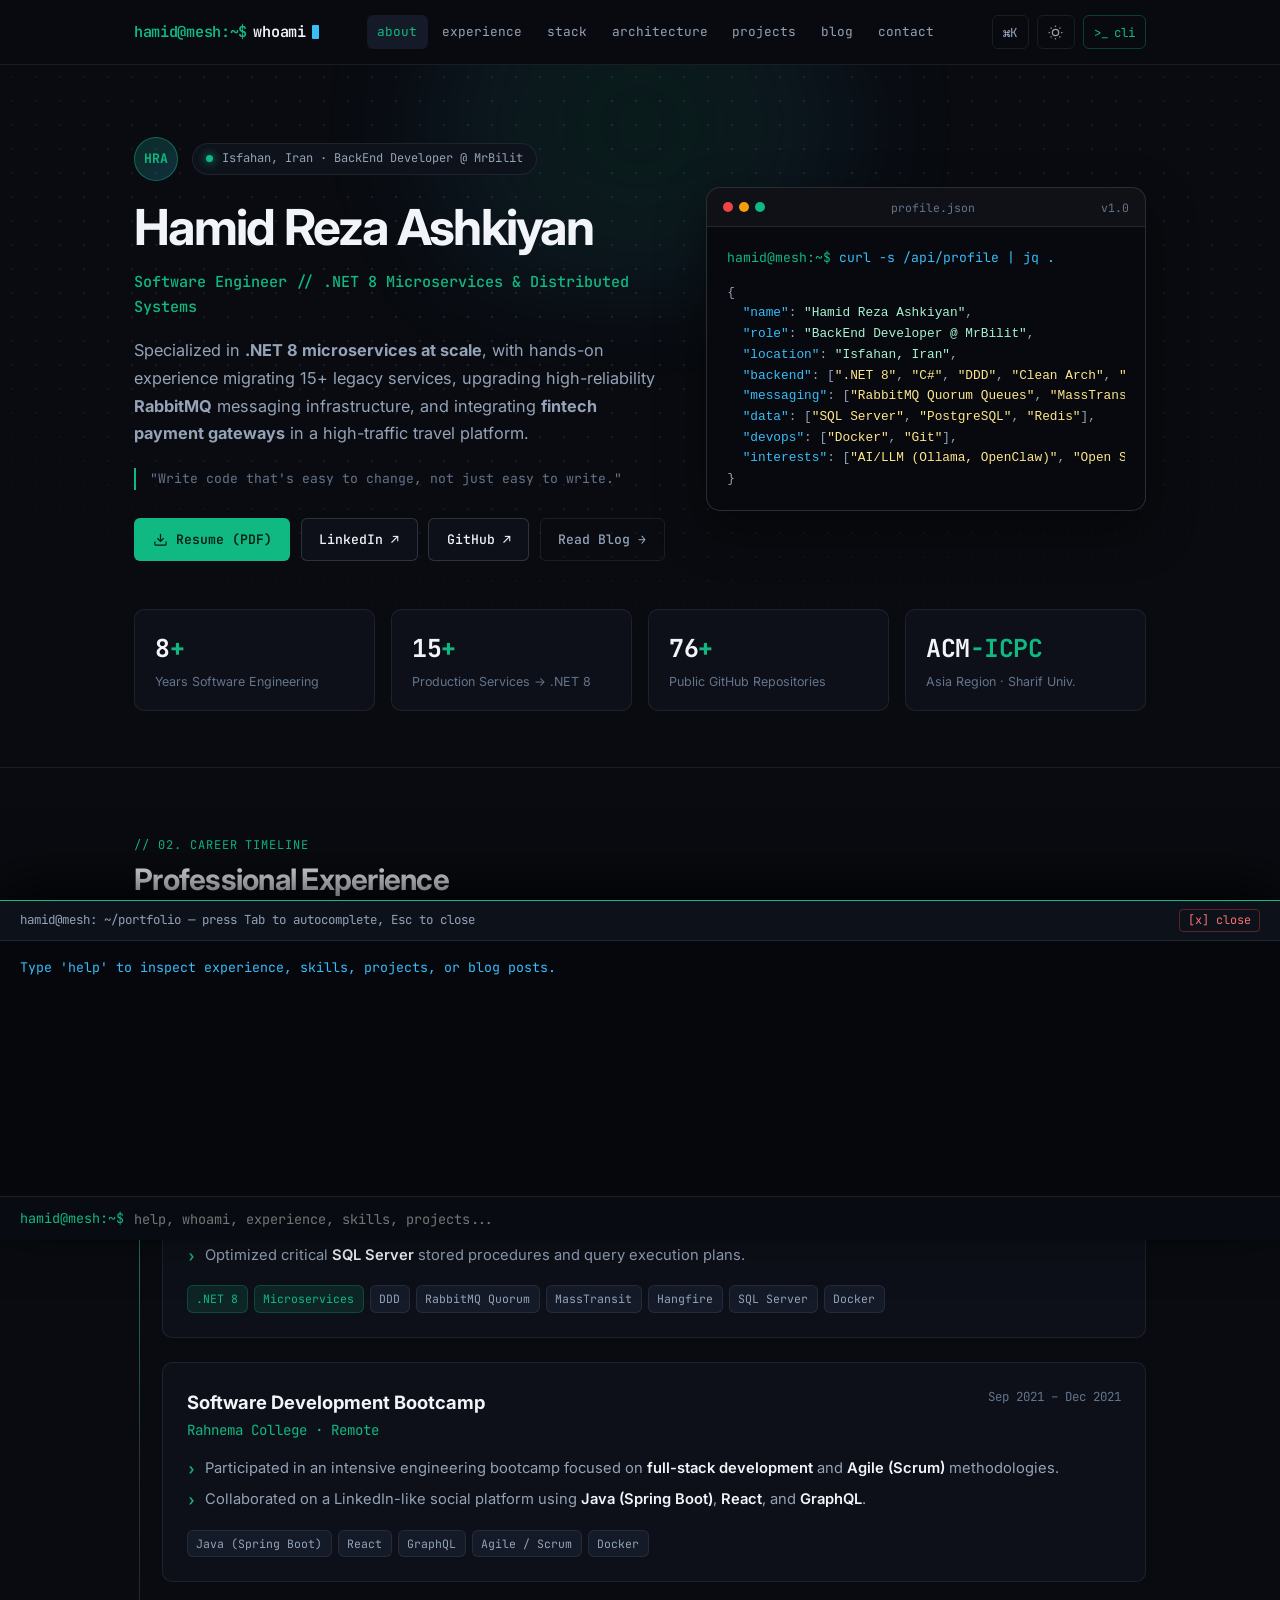
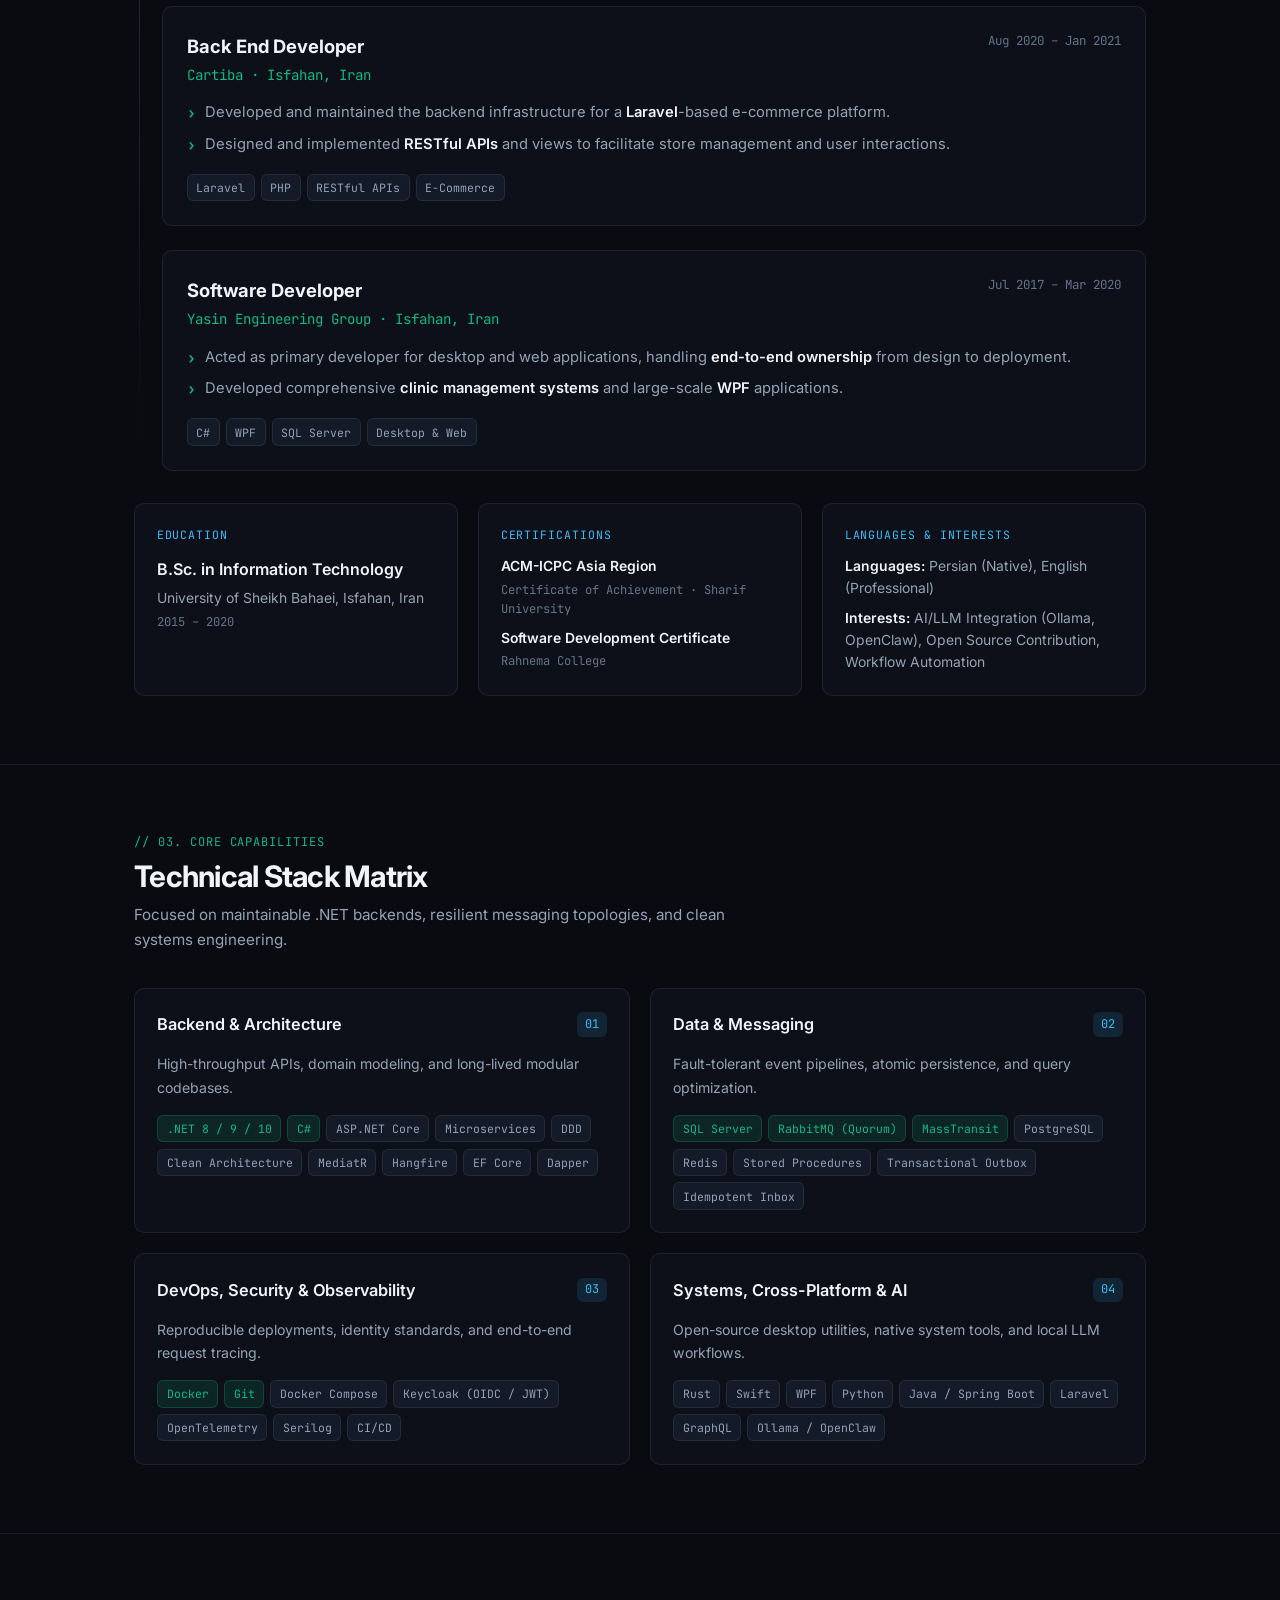
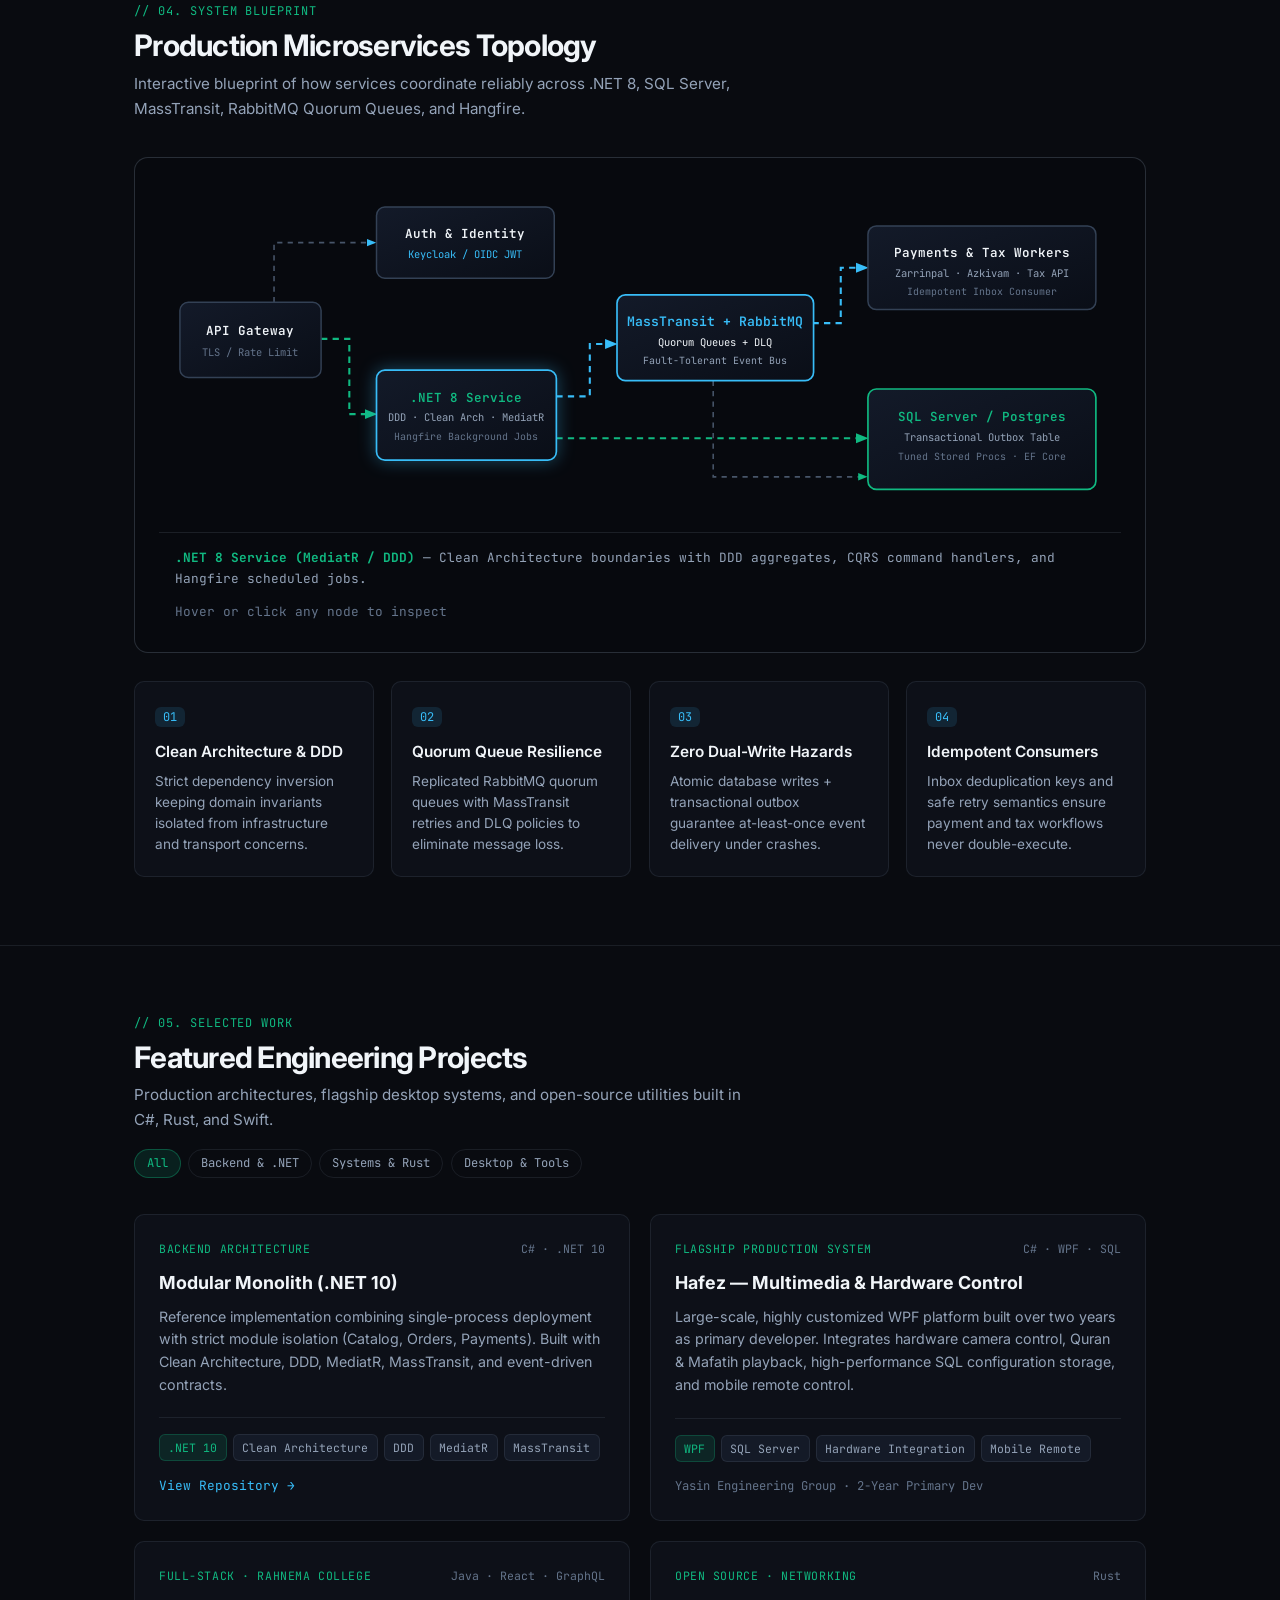
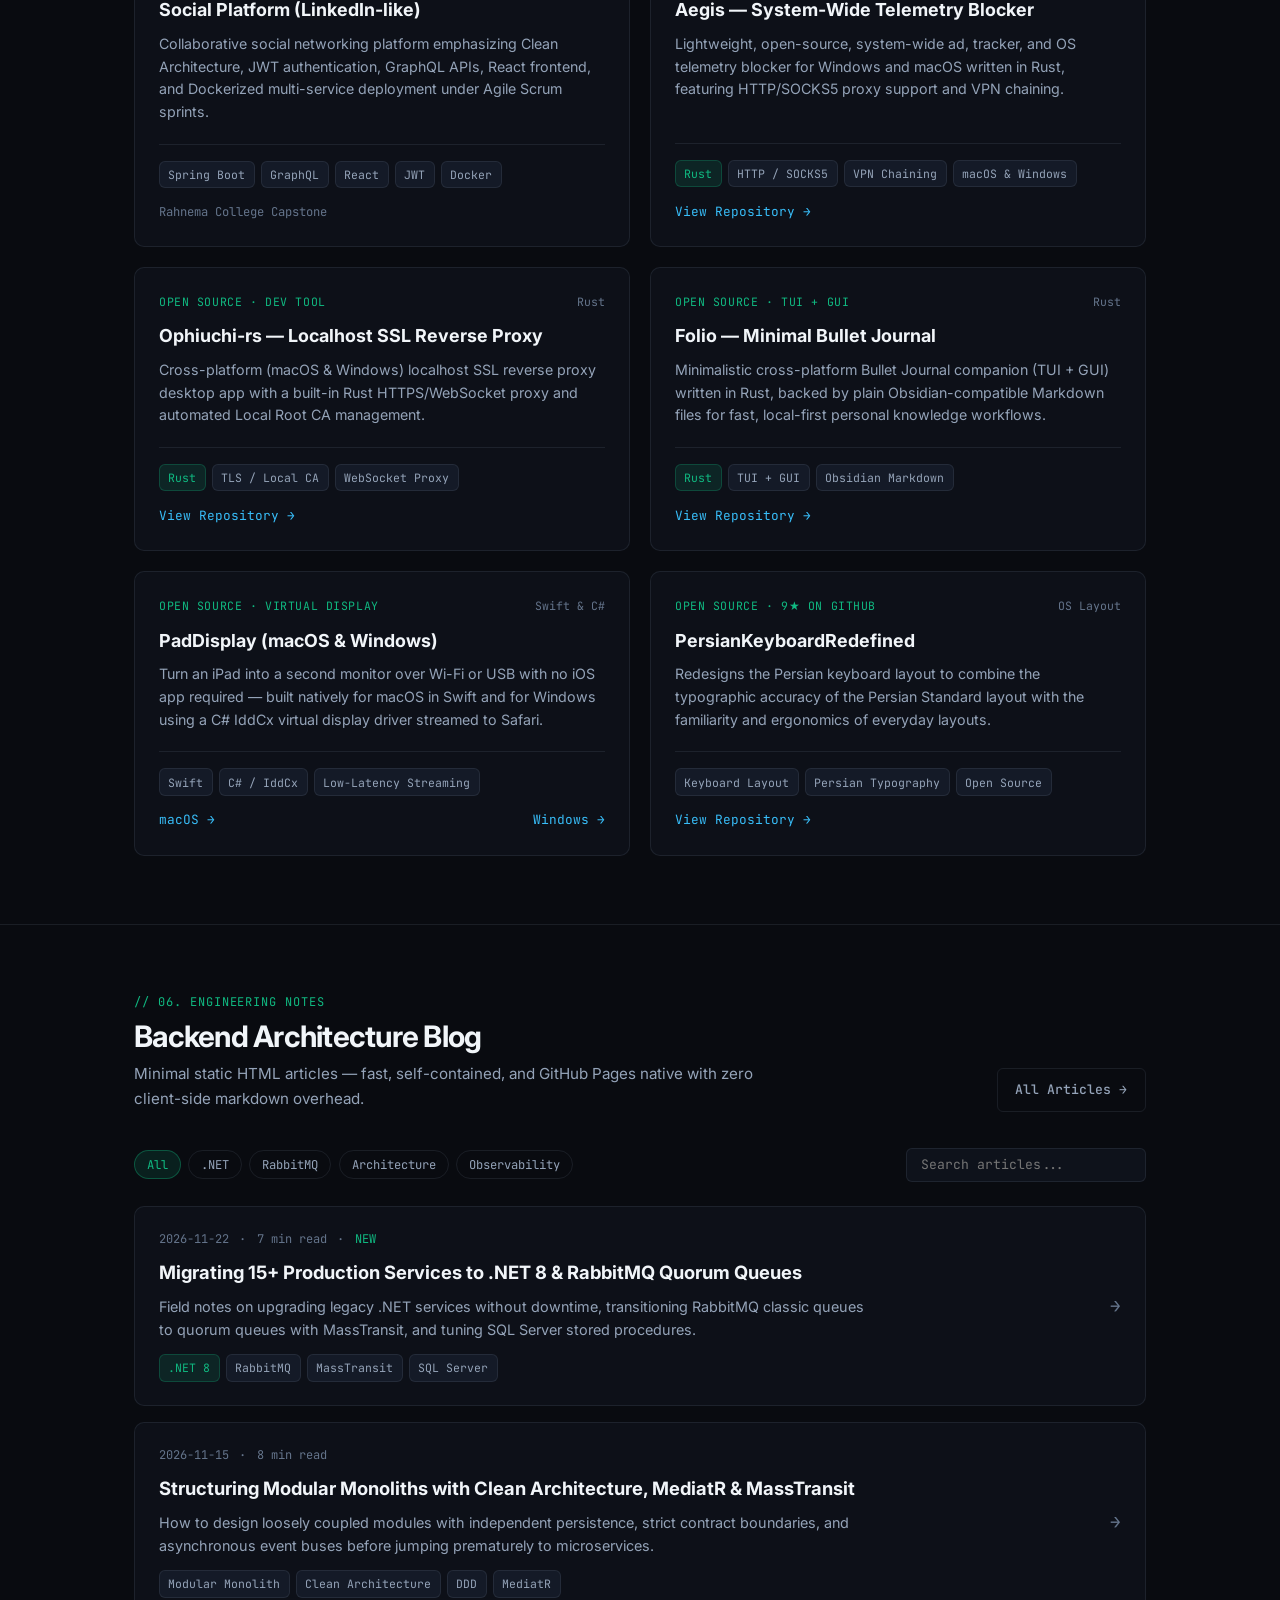
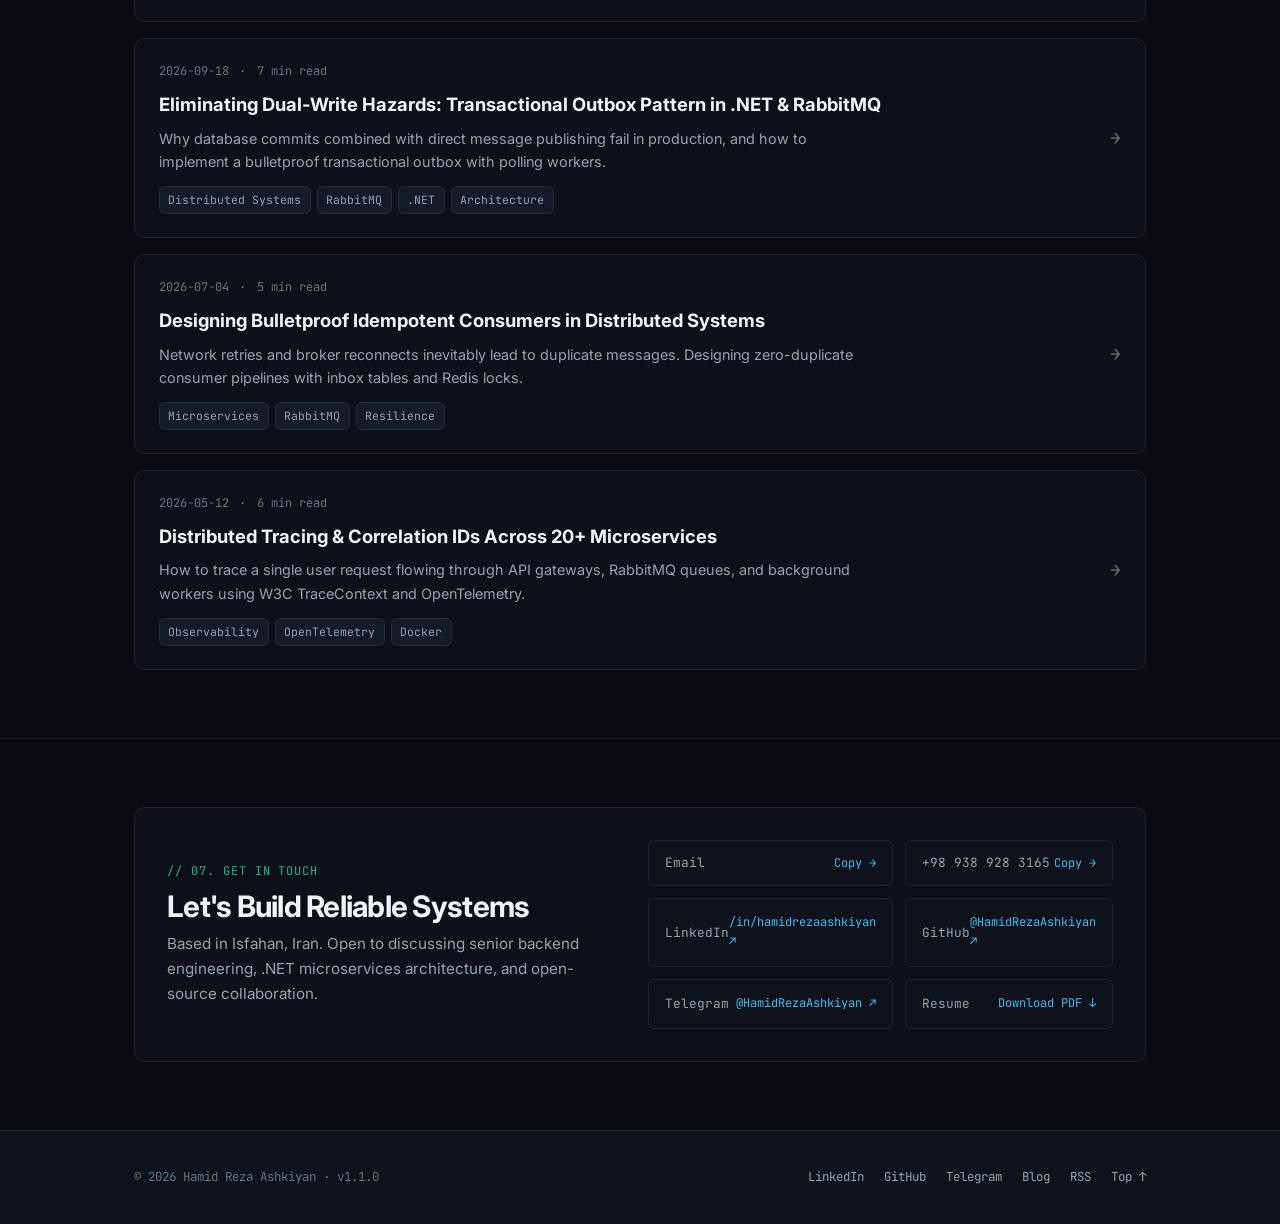
==== commit 05032293: "feat(v1.1): add favicon, OG card, SEO/RSS, 404, Cmd+K palette, TOC, syntax highlighting, print CSS, " ====
--- a/index.html
+++ b/index.html
@@ -8,10 +8,52 @@
   <meta property="og:title" content="Hamid Reza Ashkiyan — Software Engineer">
   <meta property="og:description" content="Specialized in .NET 8 microservices at scale, migrating legacy systems, and building resilient distributed backends.">
   <meta property="og:type" content="website">
+  <meta property="og:url" content="https://hamidrezaashkiyan.github.io/">
+  <meta property="og:image" content="https://hamidrezaashkiyan.github.io/assets/og-card.png">
+  <meta name="twitter:card" content="summary_large_image">
+  <meta name="twitter:title" content="Hamid Reza Ashkiyan — Software Engineer">
+  <meta name="twitter:description" content="Specialized in .NET 8 microservices at scale, RabbitMQ quorum queues, MassTransit, and fintech backends.">
+  <meta name="twitter:image" content="https://hamidrezaashkiyan.github.io/assets/og-card.png">
+  <link rel="icon" type="image/svg+xml" href="assets/favicon.svg">
+  <link rel="alternate" type="application/rss+xml" title="Hamid Reza Ashkiyan — Engineering Blog" href="feed.xml">
+  <link rel="canonical" href="https://hamidrezaashkiyan.github.io/">
   <link rel="stylesheet" href="css/style.css">
   <link rel="preconnect" href="https://fonts.googleapis.com">
   <link rel="preconnect" href="https://fonts.gstatic.com" crossorigin>
   <link href="https://fonts.googleapis.com/css2?family=Inter:wght@400;500;600;700&family=JetBrains+Mono:wght@400;500;600;700&display=swap" rel="stylesheet">
+  <script type="application/ld+json">
+  {
+    "@context": "https://schema.org",
+    "@type": "Person",
+    "name": "Hamid Reza Ashkiyan",
+    "jobTitle": "Software Engineer",
+    "url": "https://hamidrezaashkiyan.github.io/",
+    "email": "mailto:hamidrezaashkiyan@gmail.com",
+    "telephone": "+98 938 928 3165",
+    "address": {
+      "@type": "PostalAddress",
+      "addressLocality": "Isfahan",
+      "addressCountry": "IR"
+    },
+    "worksFor": {
+      "@type": "Organization",
+      "name": "MrBilit"
+    },
+    "alumniOf": {
+      "@type": "CollegeOrUniversity",
+      "name": "University of Sheikh Bahaei"
+    },
+    "sameAs": [
+      "https://www.linkedin.com/in/hamidrezaashkiyan/",
+      "https://github.com/HamidRezaAshkiyan",
+      "https://t.me/HamidRezaAshkiyan"
+    ],
+    "knowsAbout": [
+      ".NET 8", "C#", "Microservices", "Domain-Driven Design", "Clean Architecture",
+      "MediatR", "MassTransit", "RabbitMQ", "SQL Server", "Hangfire", "Docker", "Rust"
+    ]
+  }
+  </script>
 </head>
 <body>
 
@@ -38,6 +80,9 @@
       </nav>
 
       <div class="header-actions">
+        <button id="btn-cmdk-toggle" class="icon-btn" title="Open Command Palette (Cmd/Ctrl + K)" aria-label="Open Command Palette">
+          <span>⌘K</span>
+        </button>
         <button id="btn-theme-toggle" class="icon-btn" title="Toggle theme" aria-label="Toggle theme"></button>
         <button id="btn-terminal-toggle" class="icon-btn accent" title="Press ` key to open terminal">
           <span>&gt;_</span> cli
@@ -74,9 +119,12 @@
       <div class="container hero-inner">
         <div class="hero-grid">
           <div>
-            <div class="status-pill">
-              <span class="status-dot" aria-hidden="true"></span>
-              <span>Isfahan, Iran · BackEnd Developer @ MrBilit</span>
+            <div class="hero-identity">
+              <div class="hero-avatar" aria-hidden="true">HRA</div>
+              <div class="status-pill">
+                <span class="status-dot" aria-hidden="true"></span>
+                <span>Isfahan, Iran · BackEnd Developer @ MrBilit</span>
+              </div>
             </div>
 
             <h1 class="hero-title">Hamid Reza Ashkiyan</h1>
@@ -917,13 +965,14 @@
   <footer class="site-footer">
     <div class="container footer-inner">
       <div>
-        <span>&copy; 2026 Hamid Reza Ashkiyan &middot; v1.0.0</span>
+        <span>&copy; 2026 Hamid Reza Ashkiyan &middot; v1.1.0</span>
       </div>
       <div class="footer-links">
         <a href="https://www.linkedin.com/in/hamidrezaashkiyan/" target="_blank" rel="noopener">LinkedIn</a>
         <a href="https://github.com/HamidRezaAshkiyan" target="_blank" rel="noopener">GitHub</a>
         <a href="https://t.me/HamidRezaAshkiyan" target="_blank" rel="noopener">Telegram</a>
         <a href="blog/index.html">Blog</a>
+        <a href="feed.xml">RSS</a>
         <a href="#about">Top &uarr;</a>
       </div>
     </div>
--- a/css/style.css
+++ b/css/style.css
@@ -1626,6 +1626,341 @@
   }
 }
 
+/* ==========================================================================
+   COMMAND PALETTE (Cmd/Ctrl + K)
+   ========================================================================== */
+.cmdk-overlay {
+  position: fixed;
+  inset: 0;
+  background: rgba(5, 7, 12, 0.72);
+  backdrop-filter: blur(8px);
+  -webkit-backdrop-filter: blur(8px);
+  z-index: 1100;
+  display: none;
+  align-items: flex-start;
+  justify-content: center;
+  padding: 12vh 1rem 2rem;
+}
+
+.cmdk-overlay.open {
+  display: flex;
+}
+
+.cmdk-modal {
+  width: 100%;
+  max-width: 560px;
+  background: var(--bg-card-solid);
+  border: 1px solid var(--border-strong);
+  border-radius: var(--radius-lg);
+  box-shadow: var(--shadow-lg);
+  overflow: hidden;
+  animation: cmdkIn 0.16s var(--ease);
+}
+
+@keyframes cmdkIn {
+  from { opacity: 0; transform: translateY(-8px) scale(0.98); }
+  to { opacity: 1; transform: translateY(0) scale(1); }
+}
+
+.cmdk-input-wrap {
+  display: flex;
+  align-items: center;
+  gap: 0.75rem;
+  padding: 0.9rem 1.15rem;
+  border-bottom: 1px solid var(--border-color);
+}
+
+.cmdk-input-wrap span {
+  font-family: var(--font-mono);
+  color: var(--accent-green);
+  font-size: 0.85rem;
+}
+
+.cmdk-input {
+  flex: 1;
+  background: transparent;
+  border: none;
+  outline: none;
+  color: var(--text-primary);
+  font-family: var(--font-sans);
+  font-size: 0.95rem;
+}
+
+.cmdk-kbd {
+  font-family: var(--font-mono);
+  font-size: 0.68rem;
+  color: var(--text-muted);
+  border: 1px solid var(--border-color);
+  border-radius: 4px;
+  padding: 0.12rem 0.4rem;
+}
+
+.cmdk-list {
+  max-height: 360px;
+  overflow-y: auto;
+  padding: 0.5rem;
+}
+
+.cmdk-group-label {
+  font-family: var(--font-mono);
+  font-size: 0.68rem;
+  text-transform: uppercase;
+  letter-spacing: 0.08em;
+  color: var(--text-muted);
+  padding: 0.5rem 0.7rem 0.25rem;
+}
+
+.cmdk-item {
+  width: 100%;
+  background: transparent;
+  border: none;
+  color: var(--text-secondary);
+  font-family: var(--font-sans);
+  font-size: 0.88rem;
+  padding: 0.62rem 0.75rem;
+  border-radius: var(--radius-sm);
+  display: flex;
+  align-items: center;
+  justify-content: space-between;
+  gap: 0.75rem;
+  cursor: pointer;
+  text-align: left;
+  transition: background-color 0.12s ease, color 0.12s ease;
+}
+
+.cmdk-item:hover,
+.cmdk-item.selected {
+  background: var(--accent-green-dim);
+  color: var(--text-primary);
+}
+
+.cmdk-item-hint {
+  font-family: var(--font-mono);
+  font-size: 0.72rem;
+  color: var(--text-muted);
+  flex-shrink: 0;
+}
+
+.cmdk-item.selected .cmdk-item-hint {
+  color: var(--accent-green);
+}
+
+.cmdk-empty {
+  padding: 1.5rem;
+  text-align: center;
+  font-family: var(--font-mono);
+  font-size: 0.82rem;
+  color: var(--text-muted);
+}
+
+.cmdk-footer {
+  display: flex;
+  justify-content: space-between;
+  padding: 0.55rem 1.1rem;
+  border-top: 1px solid var(--border-color);
+  background: var(--bg-secondary);
+  font-family: var(--font-mono);
+  font-size: 0.7rem;
+  color: var(--text-muted);
+}
+
+/* ==========================================================================
+   ARTICLE LAYOUT + STICKY MINI TABLE OF CONTENTS + SYNTAX HIGHLIGHTING
+   ========================================================================== */
+.article-layout {
+  max-width: var(--max-width);
+  margin: 0 auto;
+  padding: 3.5rem 1.5rem 5rem;
+  display: grid;
+  grid-template-columns: minmax(0, 740px) 220px;
+  gap: 3rem;
+  align-items: start;
+  justify-content: center;
+}
+
+.article-layout .article-shell {
+  padding: 0;
+  margin: 0;
+  max-width: 100%;
+}
+
+.article-toc {
+  position: sticky;
+  top: 92px;
+  border-left: 1px solid var(--border-color);
+  padding-left: 1rem;
+  display: none;
+}
+
+.article-toc.has-items {
+  display: block;
+}
+
+.article-toc-title {
+  font-family: var(--font-mono);
+  font-size: 0.7rem;
+  text-transform: uppercase;
+  letter-spacing: 0.08em;
+  color: var(--text-muted);
+  margin-bottom: 0.75rem;
+}
+
+.article-toc-list {
+  list-style: none;
+  display: flex;
+  flex-direction: column;
+  gap: 0.45rem;
+}
+
+.article-toc-list a {
+  font-size: 0.8rem;
+  line-height: 1.4;
+  color: var(--text-muted);
+  text-decoration: none;
+  display: block;
+  transition: color 0.18s ease;
+}
+
+.article-toc-list a.toc-sub {
+  padding-left: 0.75rem;
+  font-size: 0.76rem;
+}
+
+.article-toc-list a:hover,
+.article-toc-list a.active {
+  color: var(--accent-green);
+}
+
+/* Minimal Syntax Highlighting Tokens */
+.tok-kw { color: #c084fc; }
+.tok-str { color: #86efac; }
+.tok-cmt { color: #64748b; font-style: italic; }
+.tok-type { color: #38bdf8; }
+.tok-num { color: #fbbf24; }
+
+/* Minimal Monogram Avatar */
+.hero-identity {
+  display: flex;
+  align-items: center;
+  gap: 0.9rem;
+  margin-bottom: 1.2rem;
+}
+
+.hero-avatar {
+  width: 44px;
+  height: 44px;
+  border-radius: 50%;
+  background: linear-gradient(135deg, rgba(16, 185, 129, 0.2), rgba(56, 189, 248, 0.2));
+  border: 1px solid rgba(16, 185, 129, 0.45);
+  display: inline-flex;
+  align-items: center;
+  justify-content: center;
+  font-family: var(--font-mono);
+  font-size: 0.82rem;
+  font-weight: 700;
+  color: var(--accent-green);
+  flex-shrink: 0;
+}
+
+.hero-identity .status-pill {
+  margin-bottom: 0;
+}
+
+@media (max-width: 1060px) {
+  .article-layout {
+    grid-template-columns: minmax(0, 740px);
+  }
+  .article-toc,
+  .article-toc.has-items {
+    display: none;
+  }
+}
+
+/* ==========================================================================
+   PRINT STYLESHEET (Clean Ink-Friendly Resume Printout)
+   ========================================================================== */
+@media print {
+  * {
+    background: transparent !important;
+    color: #0f172a !important;
+    box-shadow: none !important;
+    text-shadow: none !important;
+  }
+
+  body {
+    font-size: 10.5pt;
+    line-height: 1.45;
+  }
+
+  header.site-header,
+  footer.site-footer,
+  .scroll-progress,
+  .hero-bg-grid,
+  .hero-glow,
+  .hero-terminal-card,
+  .btn-group,
+  .metrics-strip,
+  #architecture,
+  #blog,
+  .filter-bar,
+  .terminal-drawer,
+  .cmdk-overlay,
+  .toast,
+  .article-toc,
+  .copy-code-btn {
+    display: none !important;
+  }
+
+  .container {
+    max-width: 100%;
+    padding: 0;
+  }
+
+  .hero-section,
+  section.content-section {
+    padding: 0.6rem 0;
+    border-bottom: 1px solid #cbd5e1;
+  }
+
+  .hero-grid,
+  .stack-grid,
+  .credentials-grid,
+  .projects-grid,
+  .contact-box {
+    grid-template-columns: 1fr !important;
+    gap: 0.6rem !important;
+  }
+
+  .spotlight-card,
+  .timeline-item,
+  .cred-card,
+  .stack-card,
+  .project-card {
+    border: none !important;
+    padding: 0.45rem 0 !important;
+    break-inside: avoid;
+  }
+
+  .timeline {
+    padding-left: 0;
+  }
+
+  .timeline::before,
+  .timeline-dot {
+    display: none !important;
+  }
+
+  .tech-tag {
+    border: 1px solid #94a3b8 !important;
+    font-size: 8.5pt !important;
+  }
+
+  [data-reveal] {
+    opacity: 1 !important;
+    transform: none !important;
+  }
+}
+
 @media (prefers-reduced-motion: reduce) {
   *, *::before, *::after {
     animation-duration: 0.01ms !important;
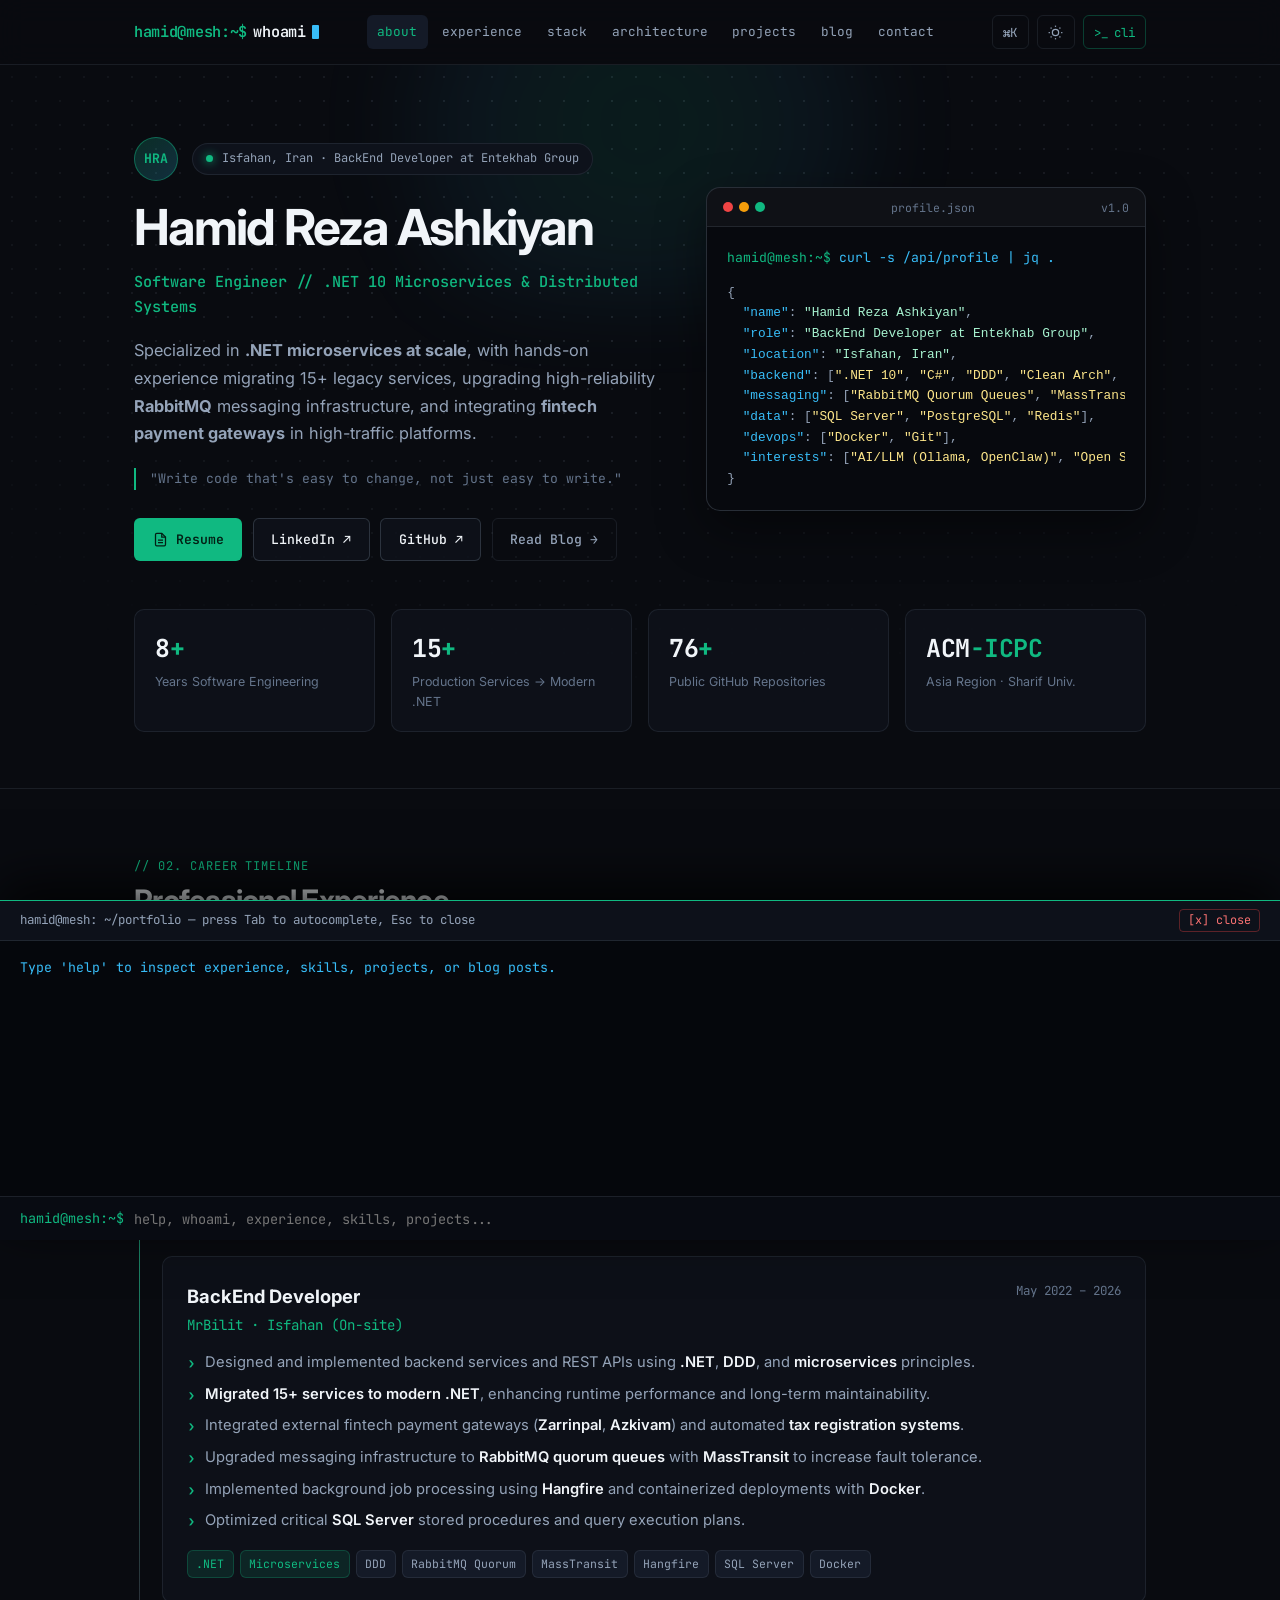
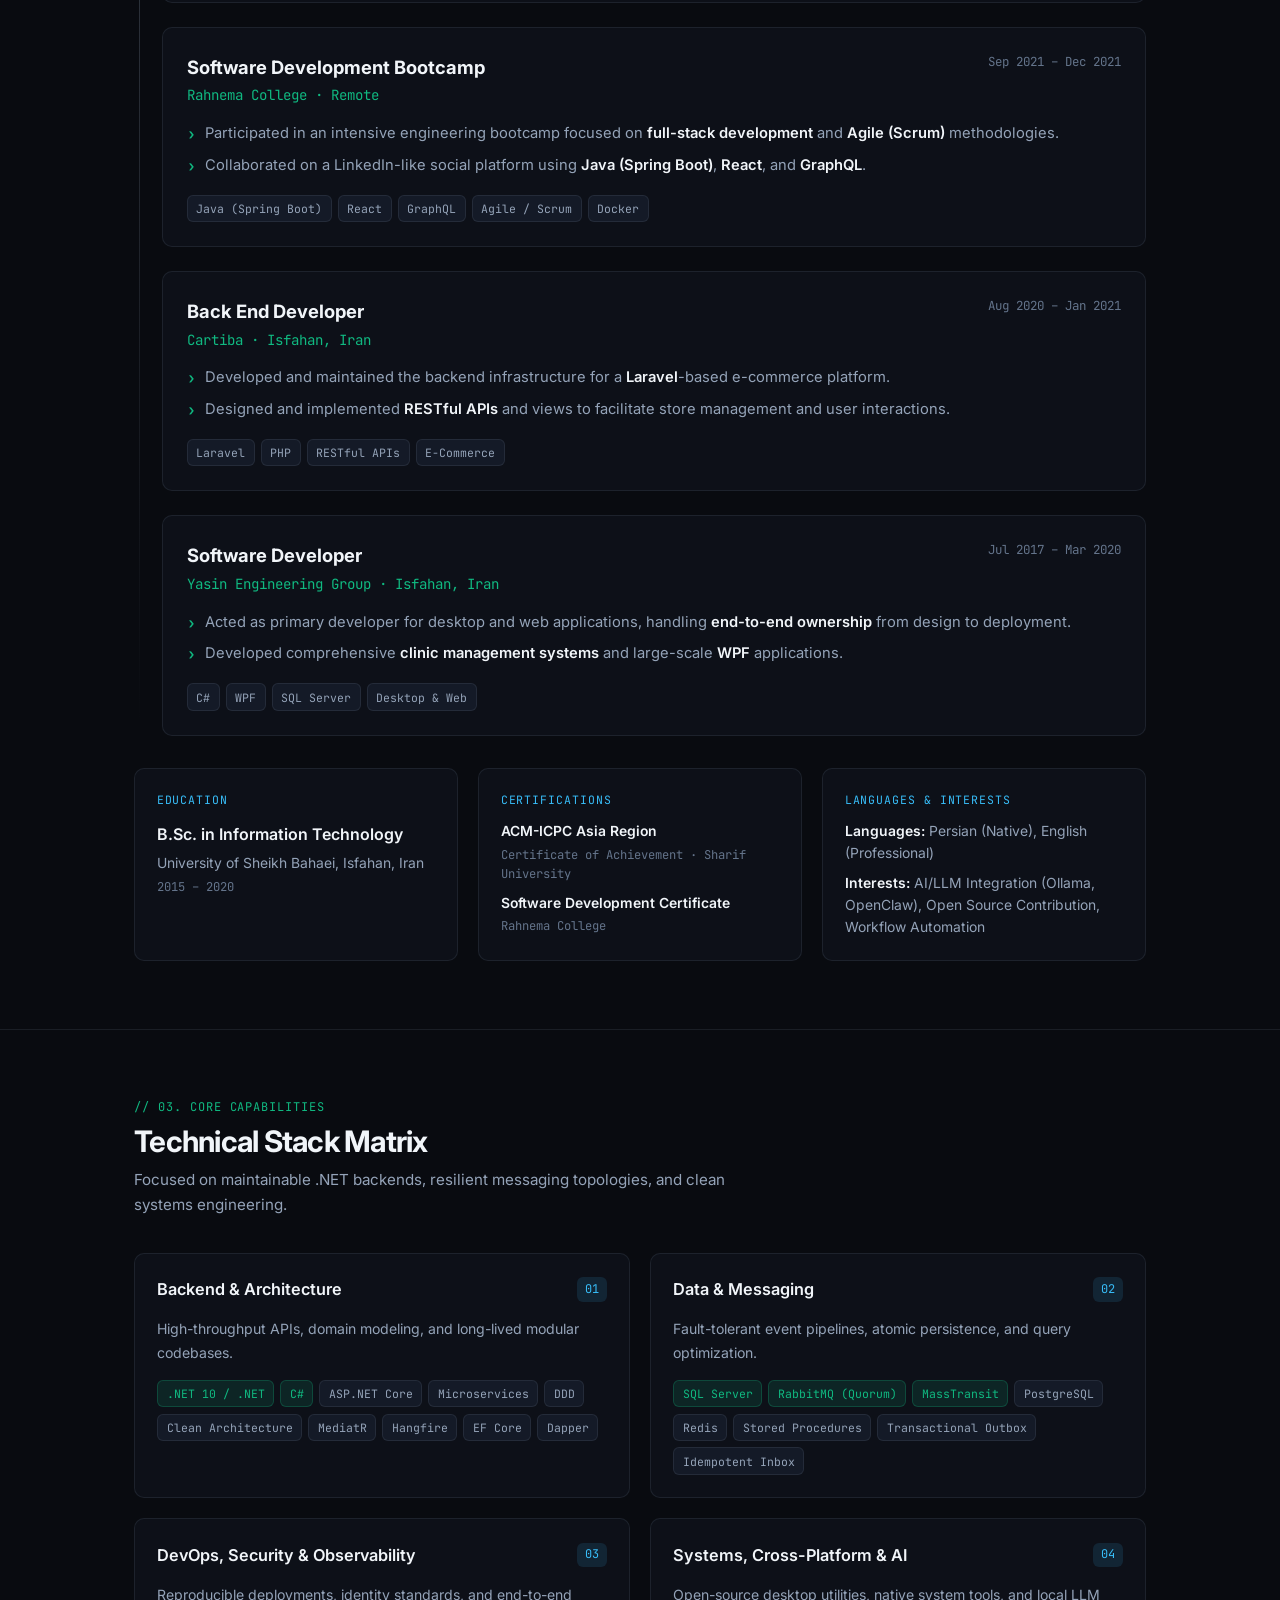
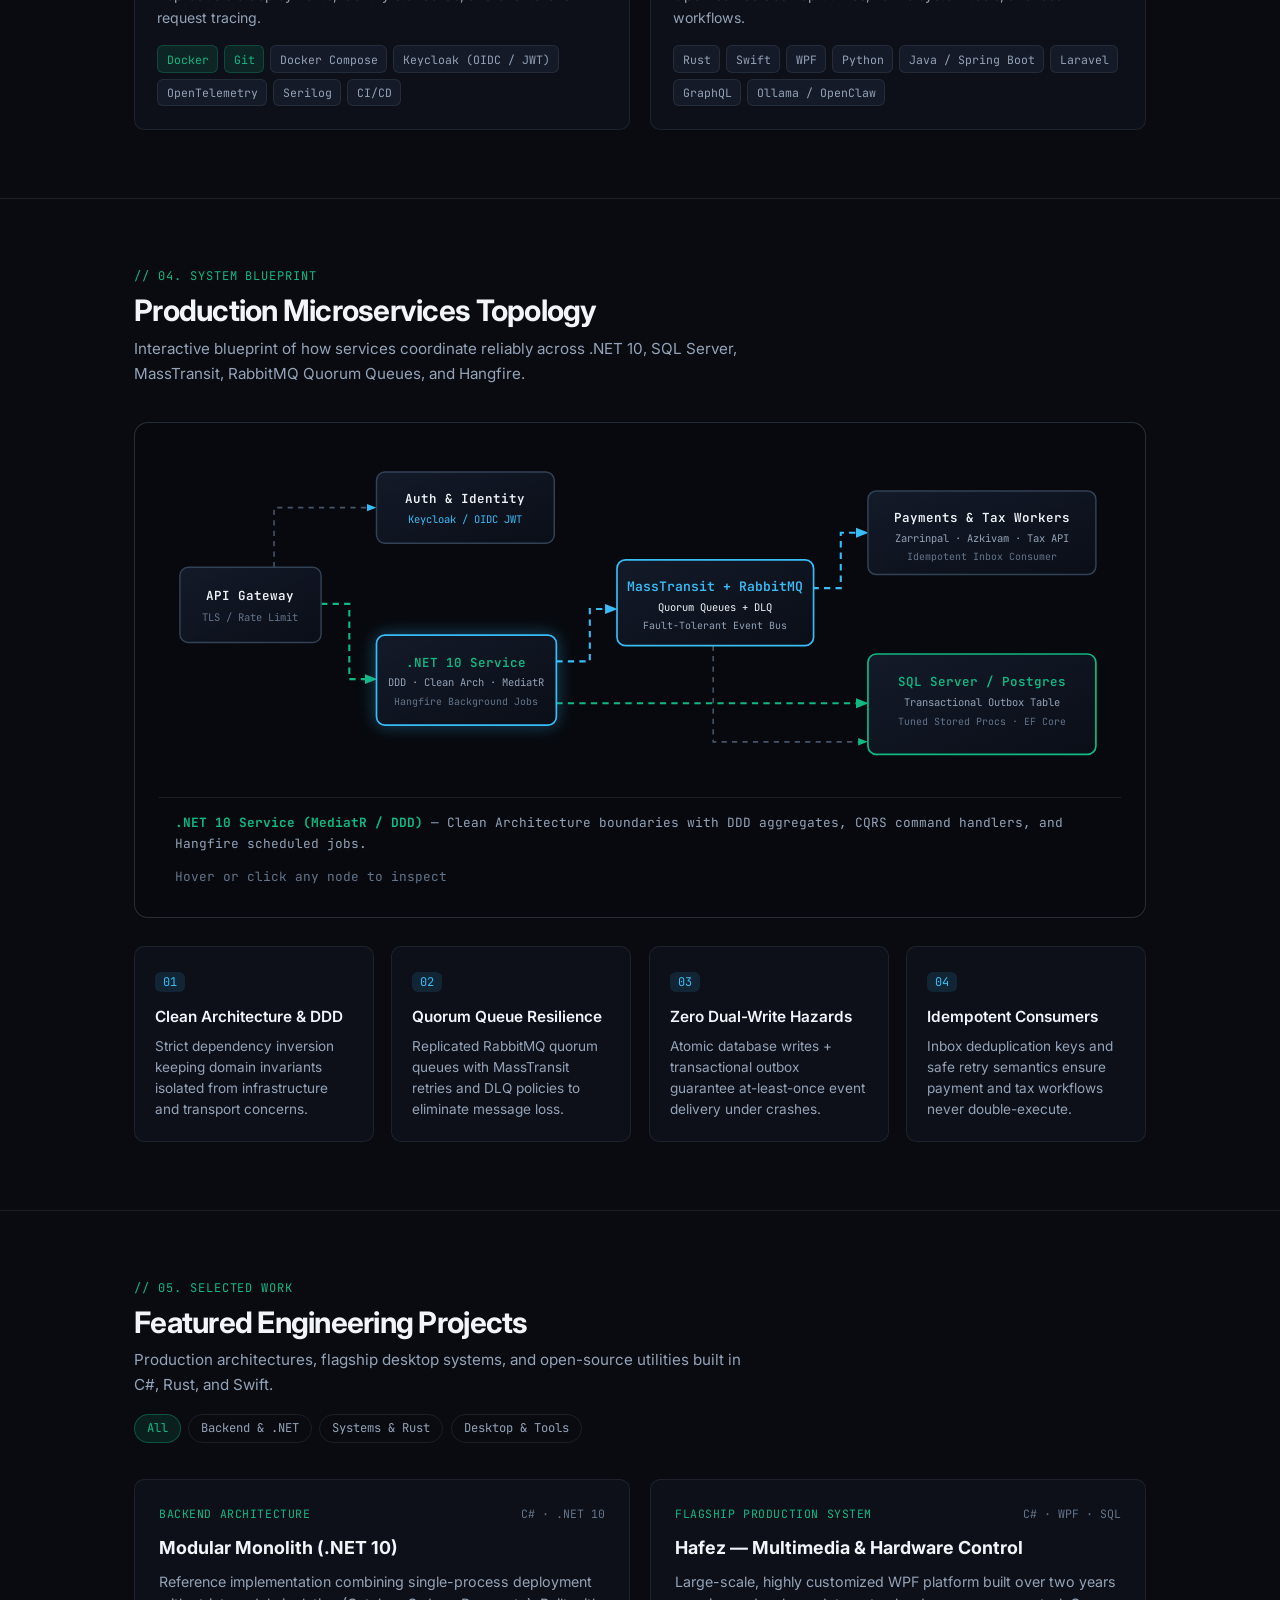
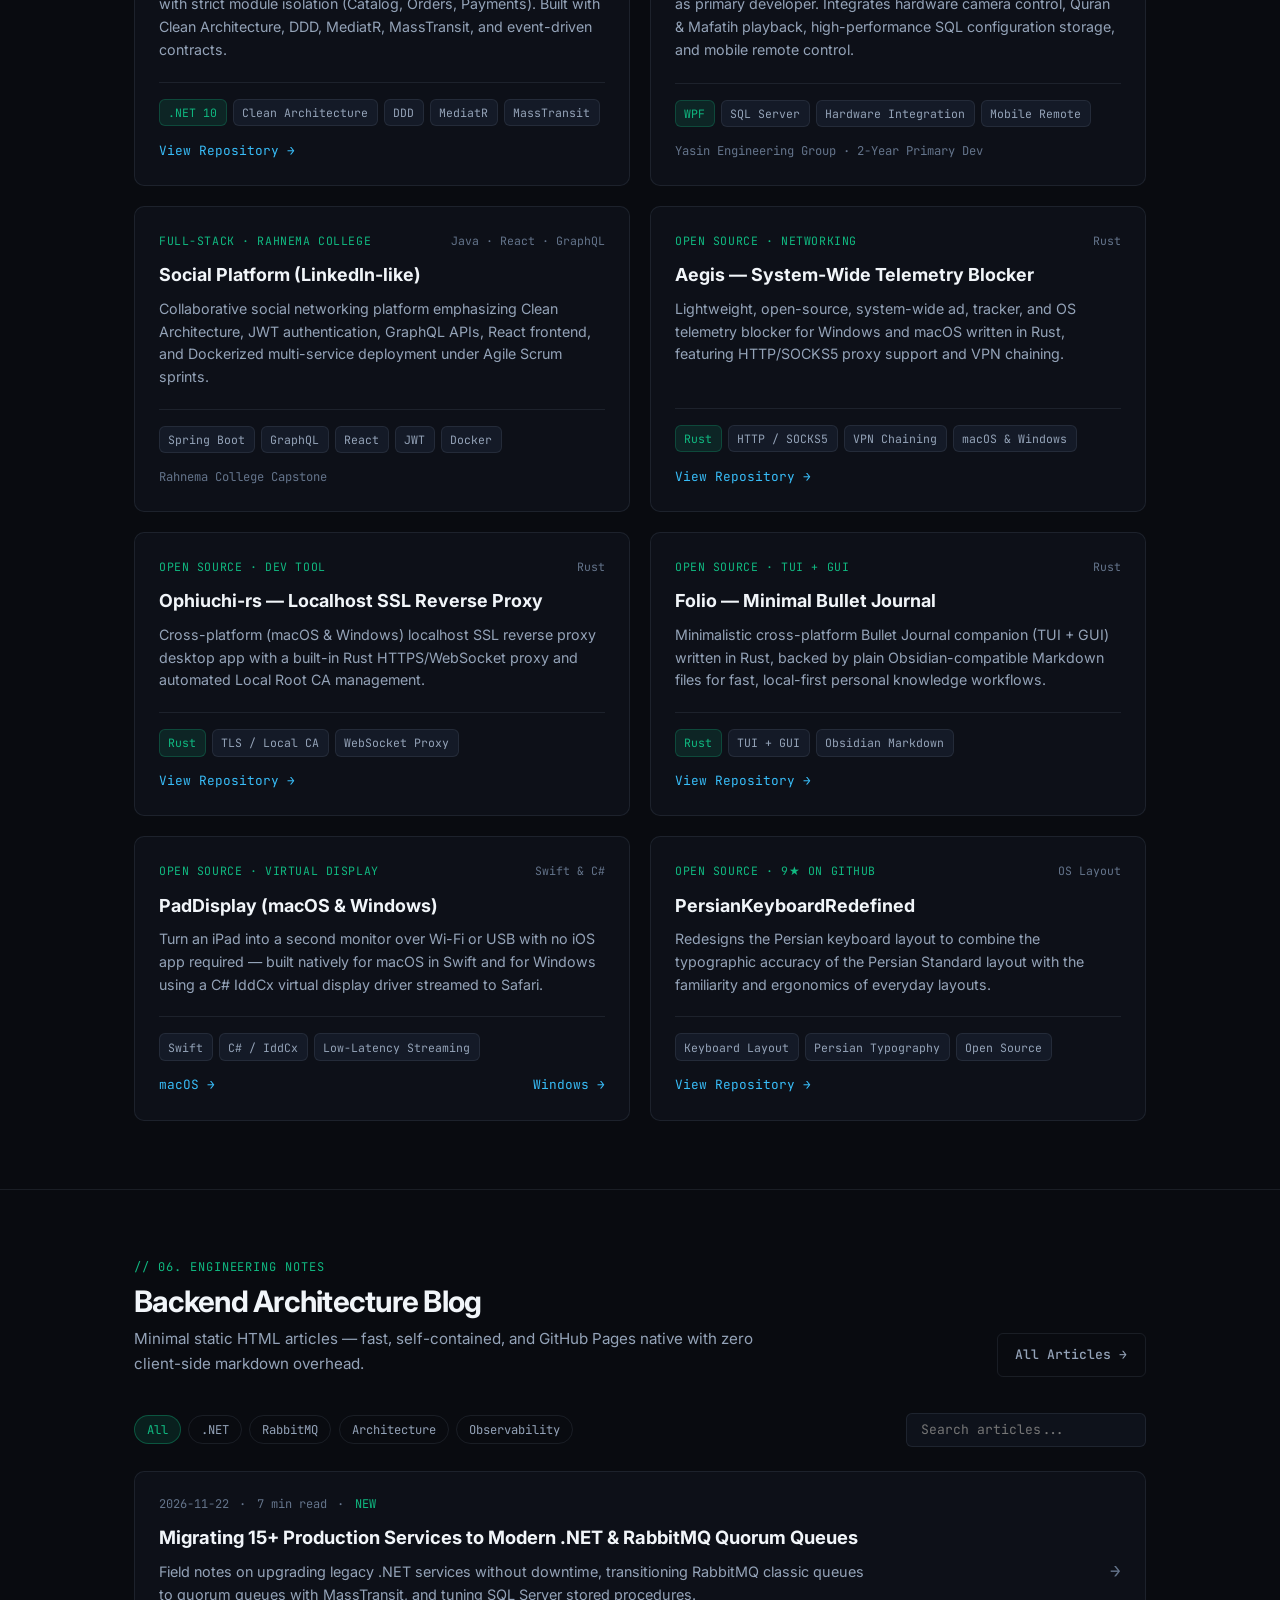
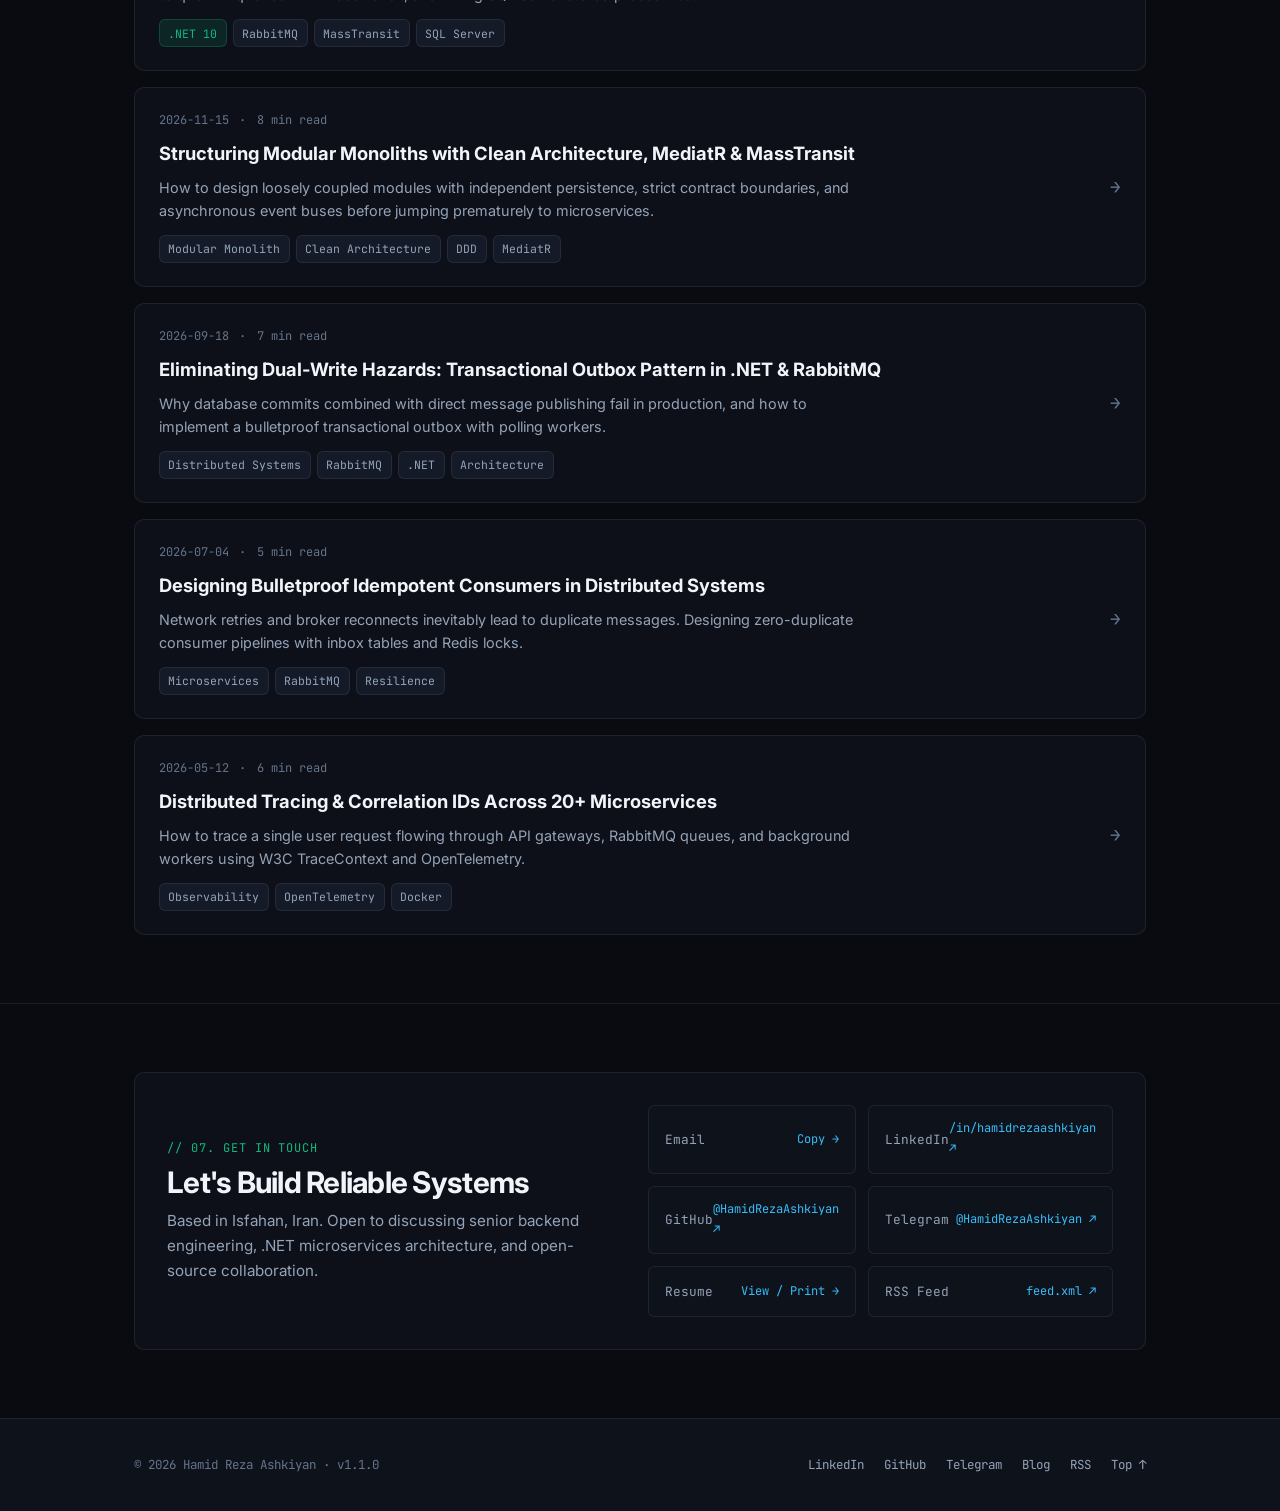
==== commit 7e60be03: "feat: release v1.1 minimalist portfolio, Entekhab Group & .NET 10 profile, static HTML blog pipeline" ====
--- a/index.html
+++ b/index.html
@@ -4,15 +4,15 @@
   <meta charset="UTF-8">
   <meta name="viewport" content="width=device-width, initial-scale=1.0">
   <title>Hamid Reza Ashkiyan — Software Engineer (.NET, Distributed Systems)</title>
-  <meta name="description" content="Hamid Reza Ashkiyan — Software Engineer specialized in .NET 8 microservices at scale, DDD, Clean Architecture, RabbitMQ quorum queues, MassTransit, SQL Server, and fintech payment systems.">
+  <meta name="description" content="Hamid Reza Ashkiyan — Software Engineer specialized in .NET microservices at scale, DDD, Clean Architecture, RabbitMQ quorum queues, MassTransit, SQL Server, and fintech payment systems.">
   <meta property="og:title" content="Hamid Reza Ashkiyan — Software Engineer">
-  <meta property="og:description" content="Specialized in .NET 8 microservices at scale, migrating legacy systems, and building resilient distributed backends.">
+  <meta property="og:description" content="Specialized in .NET 10 microservices at scale, migrating legacy systems, and building resilient distributed backends.">
   <meta property="og:type" content="website">
   <meta property="og:url" content="https://hamidrezaashkiyan.github.io/">
   <meta property="og:image" content="https://hamidrezaashkiyan.github.io/assets/og-card.png">
   <meta name="twitter:card" content="summary_large_image">
   <meta name="twitter:title" content="Hamid Reza Ashkiyan — Software Engineer">
-  <meta name="twitter:description" content="Specialized in .NET 8 microservices at scale, RabbitMQ quorum queues, MassTransit, and fintech backends.">
+  <meta name="twitter:description" content="Specialized in .NET 10 microservices at scale, RabbitMQ quorum queues, MassTransit, and fintech backends.">
   <meta name="twitter:image" content="https://hamidrezaashkiyan.github.io/assets/og-card.png">
   <link rel="icon" type="image/svg+xml" href="assets/favicon.svg">
   <link rel="alternate" type="application/rss+xml" title="Hamid Reza Ashkiyan — Engineering Blog" href="feed.xml">
@@ -29,7 +29,6 @@
     "jobTitle": "Software Engineer",
     "url": "https://hamidrezaashkiyan.github.io/",
     "email": "mailto:hamidrezaashkiyan@gmail.com",
-    "telephone": "+98 938 928 3165",
     "address": {
       "@type": "PostalAddress",
       "addressLocality": "Isfahan",
@@ -37,7 +36,7 @@
     },
     "worksFor": {
       "@type": "Organization",
-      "name": "MrBilit"
+      "name": "Entekhab Group"
     },
     "alumniOf": {
       "@type": "CollegeOrUniversity",
@@ -49,7 +48,7 @@
       "https://t.me/HamidRezaAshkiyan"
     ],
     "knowsAbout": [
-      ".NET 8", "C#", "Microservices", "Domain-Driven Design", "Clean Architecture",
+      ".NET 10", ".NET", "C#", "Microservices", "Domain-Driven Design", "Clean Architecture",
       "MediatR", "MassTransit", "RabbitMQ", "SQL Server", "Hangfire", "Docker", "Rust"
     ]
   }
@@ -123,15 +122,15 @@
               <div class="hero-avatar" aria-hidden="true">HRA</div>
               <div class="status-pill">
                 <span class="status-dot" aria-hidden="true"></span>
-                <span>Isfahan, Iran · BackEnd Developer @ MrBilit</span>
+                <span>Isfahan, Iran · BackEnd Developer at Entekhab Group</span>
               </div>
             </div>
 
             <h1 class="hero-title">Hamid Reza Ashkiyan</h1>
-            <div class="hero-role">Software Engineer // .NET 8 Microservices &amp; Distributed Systems</div>
+            <div class="hero-role">Software Engineer // .NET 10 Microservices &amp; Distributed Systems</div>
 
             <p class="hero-summary">
-              Specialized in <strong>.NET 8 microservices at scale</strong>, with hands-on experience migrating 15+ legacy services, upgrading high-reliability <strong>RabbitMQ</strong> messaging infrastructure, and integrating <strong>fintech payment gateways</strong> in a high-traffic travel platform.
+              Specialized in <strong>.NET microservices at scale</strong>, with hands-on experience migrating 15+ legacy services, upgrading high-reliability <strong>RabbitMQ</strong> messaging infrastructure, and integrating <strong>fintech payment gateways</strong> in high-traffic platforms.
             </p>
 
             <blockquote class="hero-quote">
@@ -139,9 +138,9 @@
             </blockquote>
 
             <div class="btn-group">
-              <a href="assets/Hamid-Reza-Ashkiyan-Resume.pdf" target="_blank" rel="noopener" class="btn btn-primary">
-                <svg viewBox="0 0 24 24" fill="none" stroke="currentColor" stroke-width="2"><path d="M21 15v4a2 2 0 0 1-2 2H5a2 2 0 0 1-2-2v-4"/><polyline points="7 10 12 15 17 10"/><line x1="12" y1="15" x2="12" y2="3"/></svg>
-                Resume (PDF)
+              <a href="resume.html" class="btn btn-primary">
+                <svg viewBox="0 0 24 24" fill="none" stroke="currentColor" stroke-width="2"><path d="M14 2H6a2 2 0 0 0-2 2v16a2 2 0 0 0 2 2h12a2 2 0 0 0 2-2V8z"/><polyline points="14 2 14 8 20 8"/><line x1="16" y1="13" x2="8" y2="13"/><line x1="16" y1="17" x2="8" y2="17"/></svg>
+                Resume
               </a>
               <a href="https://www.linkedin.com/in/hamidrezaashkiyan/" target="_blank" rel="noopener" class="btn btn-outline">
                 LinkedIn &nearr;
@@ -172,9 +171,9 @@
               </div>
               <pre class="json-output"><code>{
   <span class="json-key">"name"</span>: <span class="json-str">"Hamid Reza Ashkiyan"</span>,
-  <span class="json-key">"role"</span>: <span class="json-str">"BackEnd Developer @ MrBilit"</span>,
+  <span class="json-key">"role"</span>: <span class="json-str">"BackEnd Developer at Entekhab Group"</span>,
   <span class="json-key">"location"</span>: <span class="json-str">"Isfahan, Iran"</span>,
-  <span class="json-key">"backend"</span>: [<span class="json-arr">".NET 8"</span>, <span class="json-arr">"C#"</span>, <span class="json-arr">"DDD"</span>, <span class="json-arr">"Clean Arch"</span>, <span class="json-arr">"MediatR"</span>, <span class="json-arr">"Hangfire"</span>],
+  <span class="json-key">"backend"</span>: [<span class="json-arr">".NET 10"</span>, <span class="json-arr">"C#"</span>, <span class="json-arr">"DDD"</span>, <span class="json-arr">"Clean Arch"</span>, <span class="json-arr">"MediatR"</span>, <span class="json-arr">"Hangfire"</span>],
   <span class="json-key">"messaging"</span>: [<span class="json-arr">"RabbitMQ Quorum Queues"</span>, <span class="json-arr">"MassTransit"</span>],
   <span class="json-key">"data"</span>: [<span class="json-arr">"SQL Server"</span>, <span class="json-arr">"PostgreSQL"</span>, <span class="json-arr">"Redis"</span>],
   <span class="json-key">"devops"</span>: [<span class="json-arr">"Docker"</span>, <span class="json-arr">"Git"</span>],
@@ -192,7 +191,7 @@
           </div>
           <div class="metric-card">
             <span class="metric-num">15<span>+</span></span>
-            <span class="metric-label">Production Services → .NET 8</span>
+            <span class="metric-label">Production Services → Modern .NET</span>
           </div>
           <div class="metric-card">
             <span class="metric-num">76<span>+</span></span>
@@ -218,29 +217,55 @@
         </div>
 
         <div class="timeline">
-          <!-- MrBilit -->
+          <!-- Entekhab Group -->
           <article class="timeline-item current spotlight-card" data-reveal>
             <span class="timeline-dot" aria-hidden="true"></span>
             <div class="exp-header">
               <div>
                 <h3 class="exp-role">BackEnd Developer</h3>
-                <div class="exp-company">MrBilit · Isfahan (On-site)</div>
+                <div class="exp-company">Entekhab Group · Isfahan</div>
               </div>
               <div class="exp-meta">
                 <span class="exp-badge">Current</span>
-                <span>May 2022 – Present</span>
+                <span>Present</span>
               </div>
             </div>
             <ul class="exp-bullets">
-              <li>Designed and implemented backend services and REST APIs using <strong>.NET 8</strong>, <strong>DDD</strong>, and <strong>microservices</strong> principles.</li>
-              <li><strong>Migrated 15+ services to .NET 8</strong>, enhancing runtime performance and long-term maintainability.</li>
+              <li>Designing and scaling distributed backend services and REST APIs using <strong>.NET 10</strong>, <strong>DDD</strong>, and <strong>Clean Architecture</strong>.</li>
+              <li>Building resilient event-driven workflows and high-throughput data pipelines across enterprise systems.</li>
+            </ul>
+            <div class="tag-row">
+              <span class="tech-tag accent">.NET 10</span>
+              <span class="tech-tag accent">Microservices</span>
+              <span class="tech-tag">DDD</span>
+              <span class="tech-tag">Clean Architecture</span>
+              <span class="tech-tag">SQL Server</span>
+              <span class="tech-tag">Docker</span>
+            </div>
+          </article>
+
+          <!-- MrBilit -->
+          <article class="timeline-item spotlight-card" data-reveal>
+            <span class="timeline-dot" aria-hidden="true"></span>
+            <div class="exp-header">
+              <div>
+                <h3 class="exp-role">BackEnd Developer</h3>
+                <div class="exp-company">MrBilit · Isfahan (On-site)</div>
+              </div>
+              <div class="exp-meta">
+                <span>May 2022 – 2026</span>
+              </div>
+            </div>
+            <ul class="exp-bullets">
+              <li>Designed and implemented backend services and REST APIs using <strong>.NET</strong>, <strong>DDD</strong>, and <strong>microservices</strong> principles.</li>
+              <li><strong>Migrated 15+ services to modern .NET</strong>, enhancing runtime performance and long-term maintainability.</li>
               <li>Integrated external fintech payment gateways (<strong>Zarrinpal</strong>, <strong>Azkivam</strong>) and automated <strong>tax registration systems</strong>.</li>
               <li>Upgraded messaging infrastructure to <strong>RabbitMQ quorum queues</strong> with <strong>MassTransit</strong> to increase fault tolerance.</li>
               <li>Implemented background job processing using <strong>Hangfire</strong> and containerized deployments with <strong>Docker</strong>.</li>
               <li>Optimized critical <strong>SQL Server</strong> stored procedures and query execution plans.</li>
             </ul>
             <div class="tag-row">
-              <span class="tech-tag accent">.NET 8</span>
+              <span class="tech-tag accent">.NET</span>
               <span class="tech-tag accent">Microservices</span>
               <span class="tech-tag">DDD</span>
               <span class="tech-tag">RabbitMQ Quorum</span>
@@ -378,7 +403,7 @@
             </div>
             <p>High-throughput APIs, domain modeling, and long-lived modular codebases.</p>
             <div class="tag-row">
-              <span class="tech-tag accent">.NET 8 / 9 / 10</span>
+              <span class="tech-tag accent">.NET 10 / .NET</span>
               <span class="tech-tag accent">C#</span>
               <span class="tech-tag">ASP.NET Core</span>
               <span class="tech-tag">Microservices</span>
@@ -454,7 +479,7 @@
           <div>
             <span class="section-tag">// 04. System Blueprint</span>
             <h2 class="section-title">Production Microservices Topology</h2>
-            <p class="section-desc">Interactive blueprint of how services coordinate reliably across .NET 8, SQL Server, MassTransit, RabbitMQ Quorum Queues, and Hangfire.</p>
+            <p class="section-desc">Interactive blueprint of how services coordinate reliably across .NET 10, SQL Server, MassTransit, RabbitMQ Quorum Queues, and Hangfire.</p>
           </div>
         </div>
 
@@ -482,7 +507,7 @@
             <path d="M 530 190 L 530 282 L 675 282" fill="none" stroke="#475569" stroke-width="1.5" class="flow-line-slow" marker-end="url(#arr-green)"/>
 
             <!-- Node 1: Gateway -->
-            <g class="arch-node" tabindex="0" data-title="API Gateway &amp; Edge" data-detail="TLS termination, rate limiting, W3C TraceContext injection, and routing to .NET 8 services.">
+            <g class="arch-node" tabindex="0" data-title="API Gateway &amp; Edge" data-detail="TLS termination, rate limiting, W3C TraceContext injection, and routing to .NET 10 services.">
               <rect x="20" y="115" width="135" height="72" rx="8" fill="url(#nodeGrad)" stroke="#334155" stroke-width="1.4"/>
               <text x="87" y="146" fill="#f1f5f9" font-family="'JetBrains Mono', monospace" font-size="12" text-anchor="middle" font-weight="600">API Gateway</text>
               <text x="87" y="166" fill="#64748b" font-family="'JetBrains Mono', monospace" font-size="10" text-anchor="middle">TLS / Rate Limit</text>
@@ -495,10 +520,10 @@
               <text x="293" y="73" fill="#38bdf8" font-family="'JetBrains Mono', monospace" font-size="10" text-anchor="middle">Keycloak / OIDC JWT</text>
             </g>
 
-            <!-- Node 3: Core .NET 8 Service -->
-            <g class="arch-node active" tabindex="0" data-title=".NET 8 Service (MediatR / DDD)" data-detail="Clean Architecture boundaries with DDD aggregates, CQRS command handlers, and Hangfire scheduled jobs.">
+            <!-- Node 3: Core .NET 10 Service -->
+            <g class="arch-node active" tabindex="0" data-title=".NET 10 Service (MediatR / DDD)" data-detail="Clean Architecture boundaries with DDD aggregates, CQRS command handlers, and Hangfire scheduled jobs.">
               <rect x="208" y="180" width="172" height="86" rx="8" fill="url(#nodeGrad)" stroke="#10b981" stroke-width="1.6"/>
-              <text x="294" y="210" fill="#10b981" font-family="'JetBrains Mono', monospace" font-size="12" text-anchor="middle" font-weight="600">.NET 8 Service</text>
+              <text x="294" y="210" fill="#10b981" font-family="'JetBrains Mono', monospace" font-size="12" text-anchor="middle" font-weight="600">.NET 10 Service</text>
               <text x="294" y="229" fill="#94a3b8" font-family="'JetBrains Mono', monospace" font-size="10" text-anchor="middle">DDD · Clean Arch · MediatR</text>
               <text x="294" y="247" fill="#64748b" font-family="'JetBrains Mono', monospace" font-size="9.5" text-anchor="middle">Hangfire Background Jobs</text>
             </g>
@@ -529,7 +554,7 @@
           </svg>
 
           <div class="arch-inspector">
-            <span id="arch-inspector-text"><strong>.NET 8 Service (MediatR / DDD)</strong> — Clean Architecture boundaries with DDD aggregates, CQRS command handlers, and Hangfire scheduled jobs.</span>
+            <span id="arch-inspector-text"><strong>.NET 10 Service (MediatR / DDD)</strong> — Clean Architecture boundaries with DDD aggregates, CQRS command handlers, and Hangfire scheduled jobs.</span>
             <span style="color:#64748b;">Hover or click any node to inspect</span>
           </div>
         </div>
@@ -813,10 +838,10 @@
                 <span>&middot;</span>
                 <span style="color:var(--accent-green);">NEW</span>
               </div>
-              <h3 class="blog-title">Migrating 15+ Production Services to .NET 8 &amp; RabbitMQ Quorum Queues</h3>
+              <h3 class="blog-title">Migrating 15+ Production Services to Modern .NET &amp; RabbitMQ Quorum Queues</h3>
               <p class="blog-summary">Field notes on upgrading legacy .NET services without downtime, transitioning RabbitMQ classic queues to quorum queues with MassTransit, and tuning SQL Server stored procedures.</p>
               <div class="tag-row">
-                <span class="tech-tag accent">.NET 8</span>
+                <span class="tech-tag accent">.NET 10</span>
                 <span class="tech-tag">RabbitMQ</span>
                 <span class="tech-tag">MassTransit</span>
                 <span class="tech-tag">SQL Server</span>
@@ -917,10 +942,6 @@
           <div class="contact-links-grid">
             <button type="button" class="contact-item" data-copy="hamidrezaashkiyan@gmail.com">
               <span>Email</span>
-              <span>Copy &rarr;</span>
-            </button>
-            <button type="button" class="contact-item" data-copy="+98 938 928 3165">
-              <span>+98 938 928 3165</span>
               <span>Copy &rarr;</span>
             </button>
             <a href="https://www.linkedin.com/in/hamidrezaashkiyan/" target="_blank" rel="noopener" class="contact-item">
@@ -935,9 +956,13 @@
               <span>Telegram</span>
               <span>@HamidRezaAshkiyan &nearr;</span>
             </a>
-            <a href="assets/Hamid-Reza-Ashkiyan-Resume.pdf" target="_blank" rel="noopener" class="contact-item">
+            <a href="resume.html" class="contact-item">
               <span>Resume</span>
-              <span>Download PDF &darr;</span>
+              <span>View / Print &rarr;</span>
+            </a>
+            <a href="feed.xml" class="contact-item">
+              <span>RSS Feed</span>
+              <span>feed.xml &nearr;</span>
             </a>
           </div>
         </div>
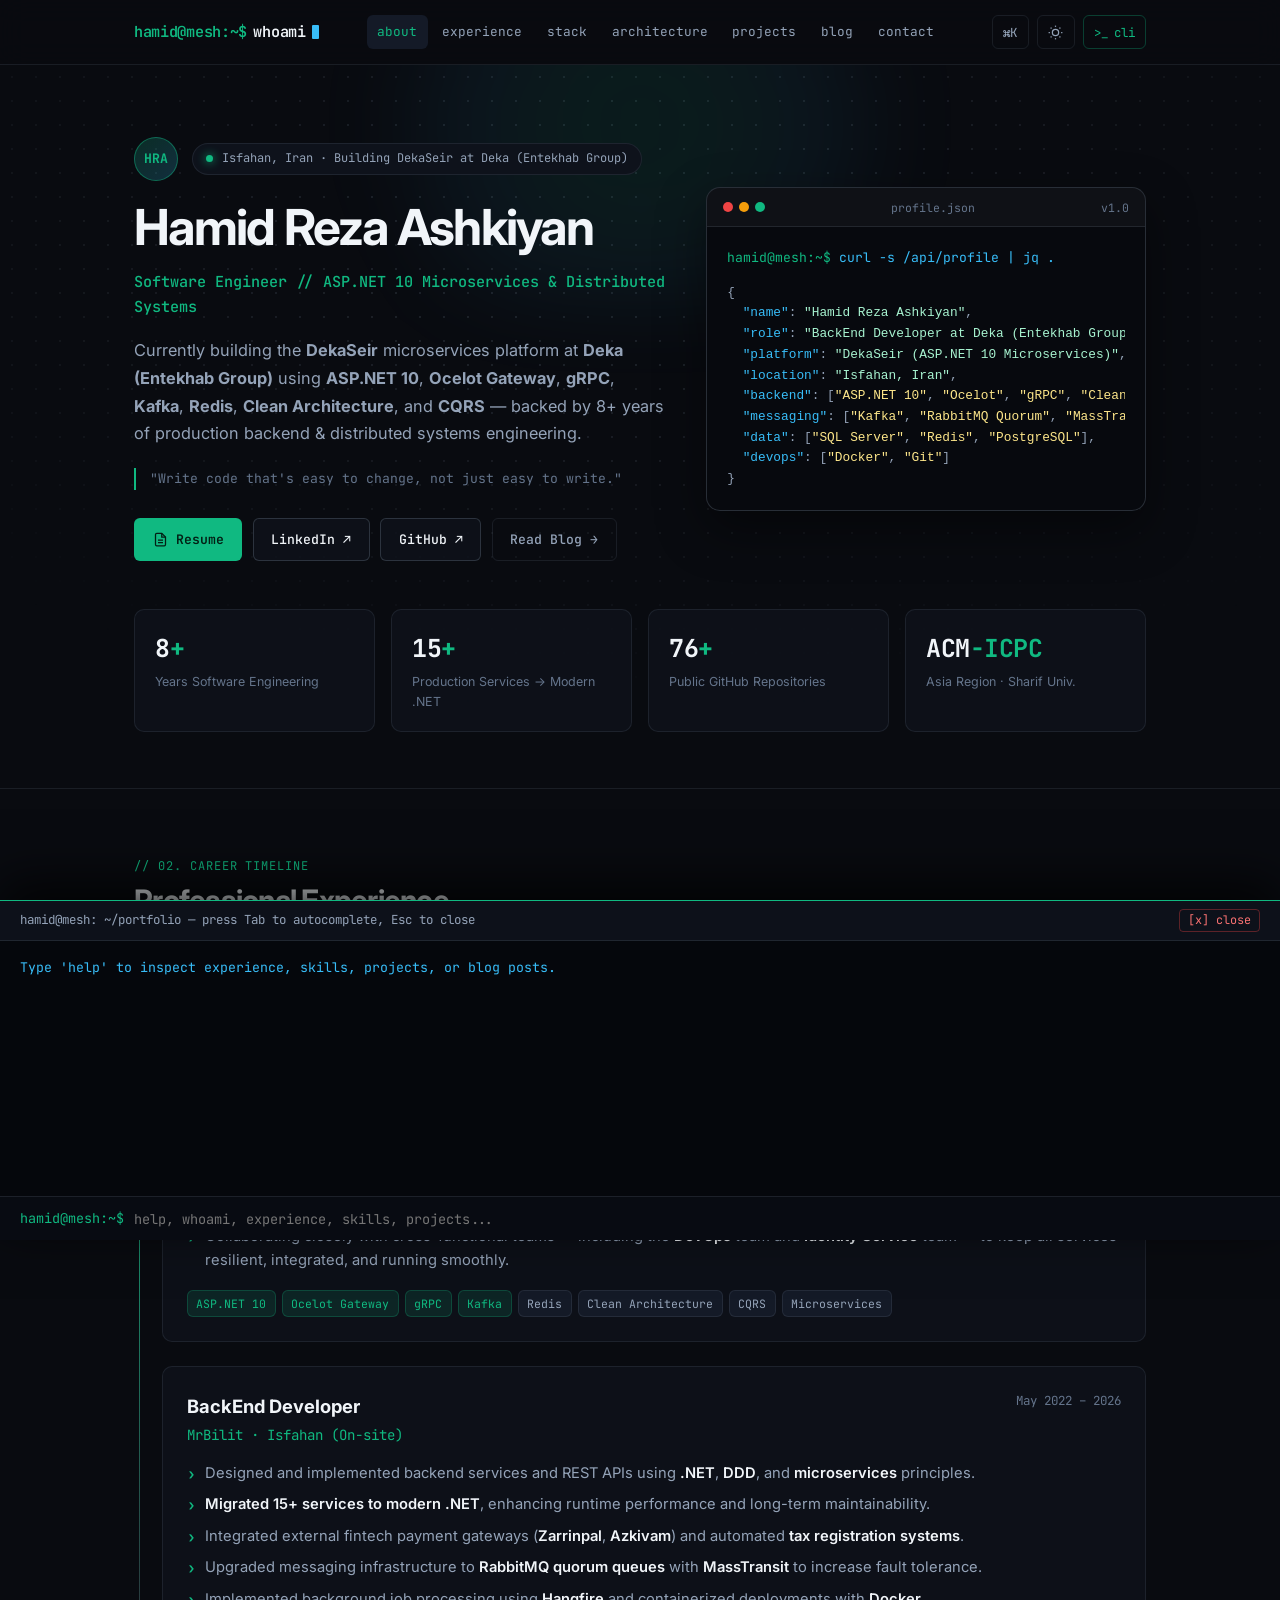
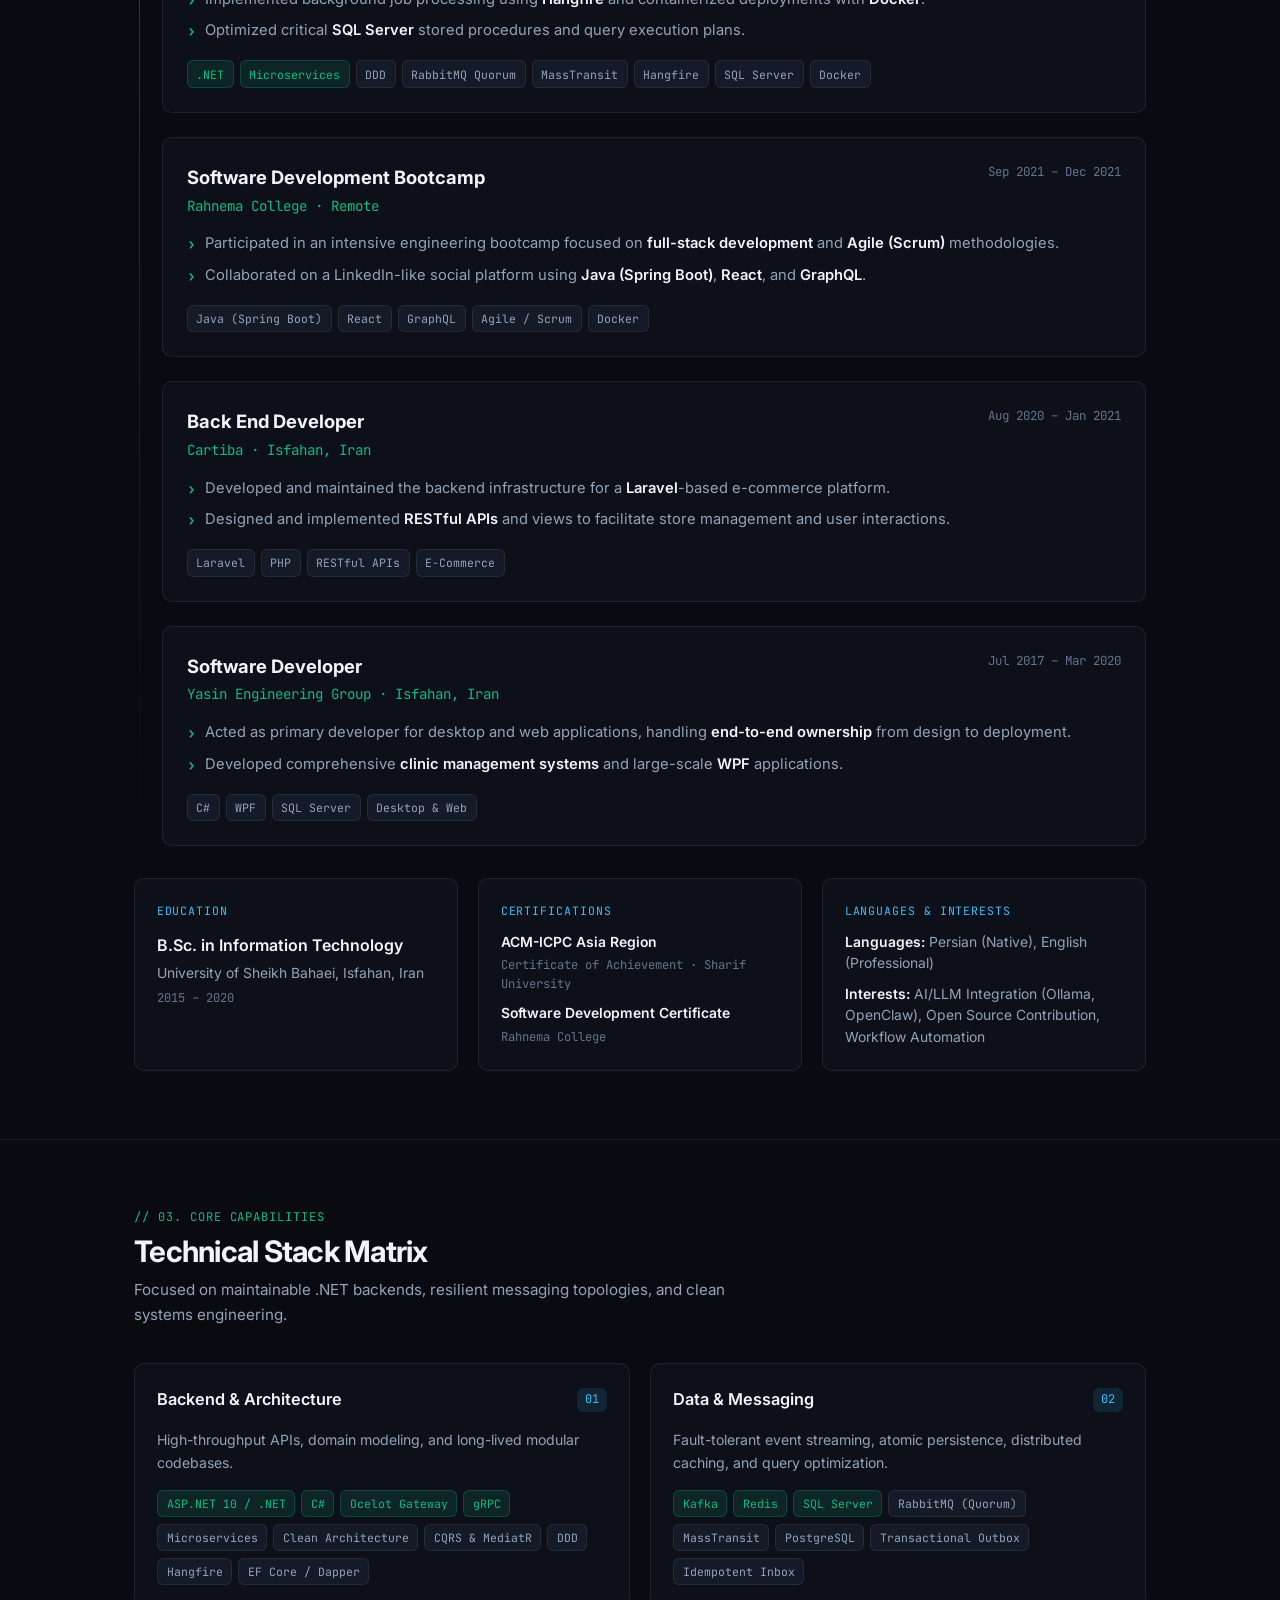
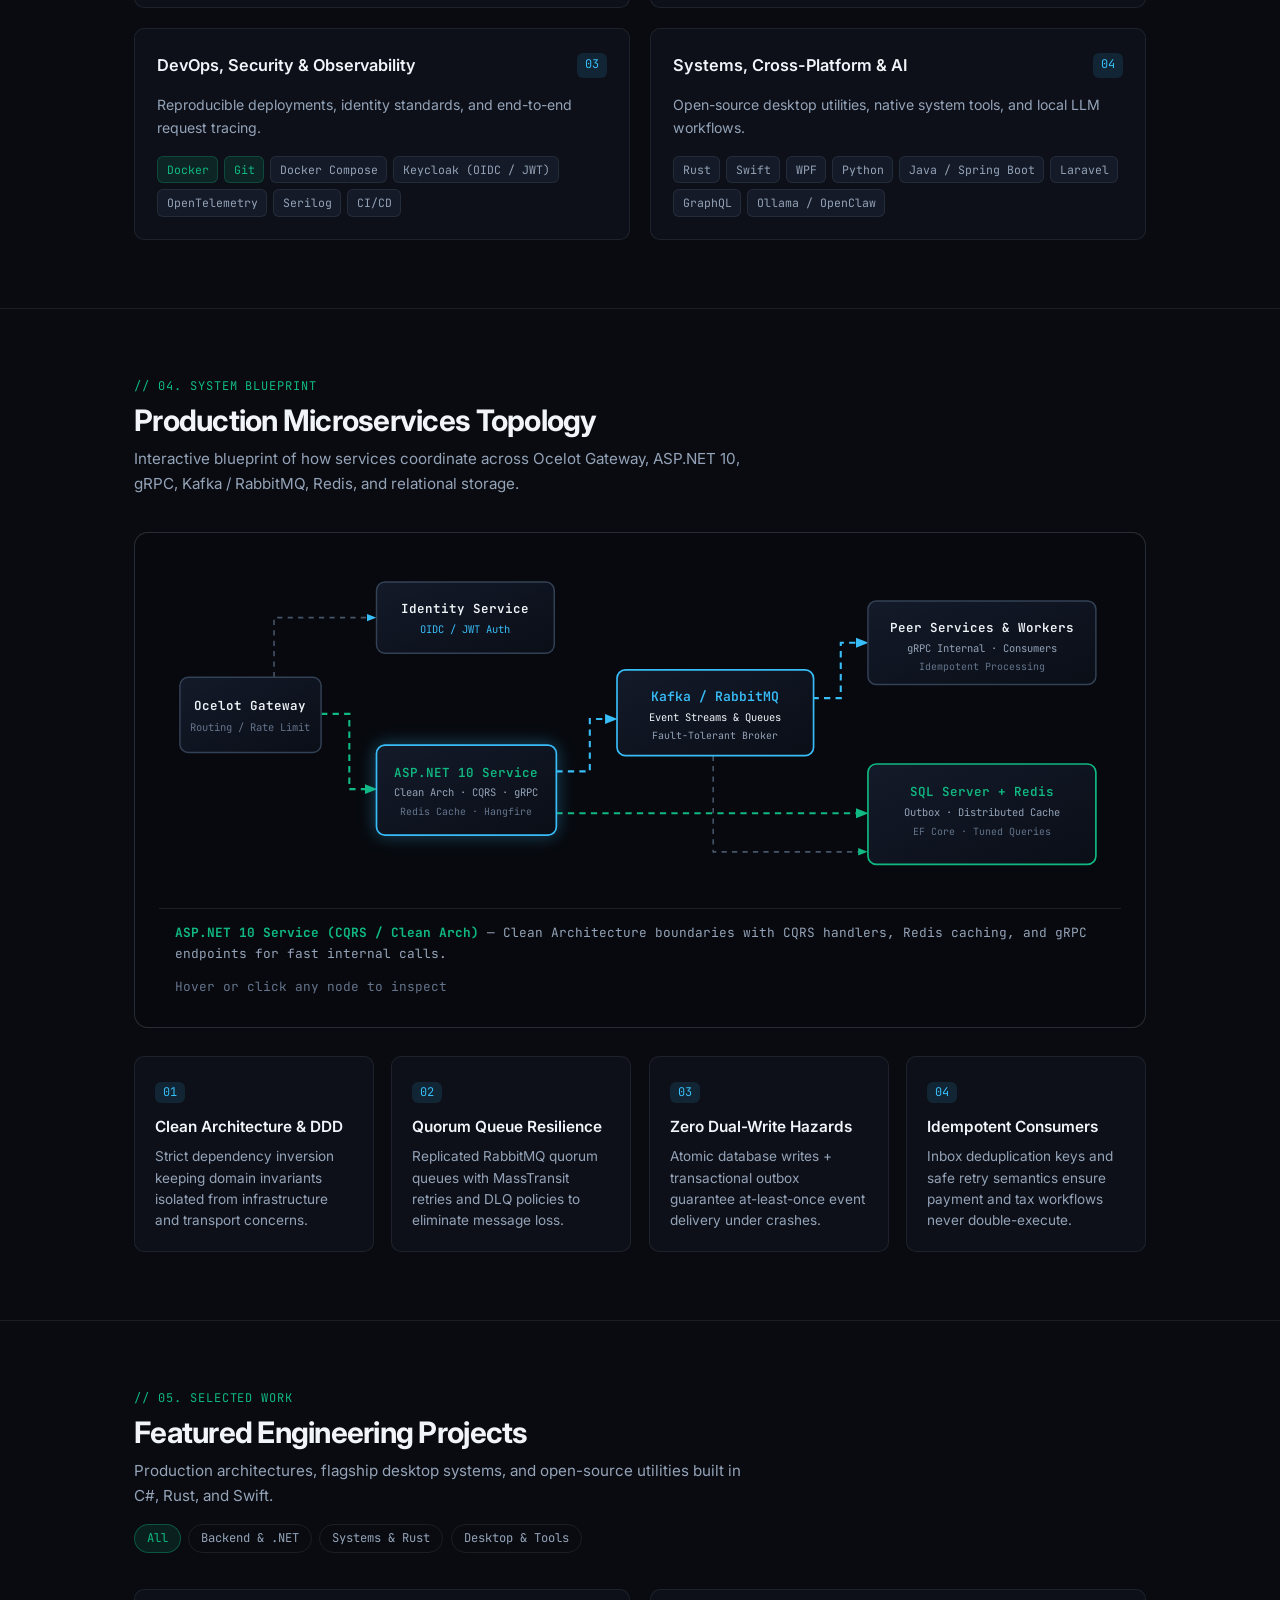
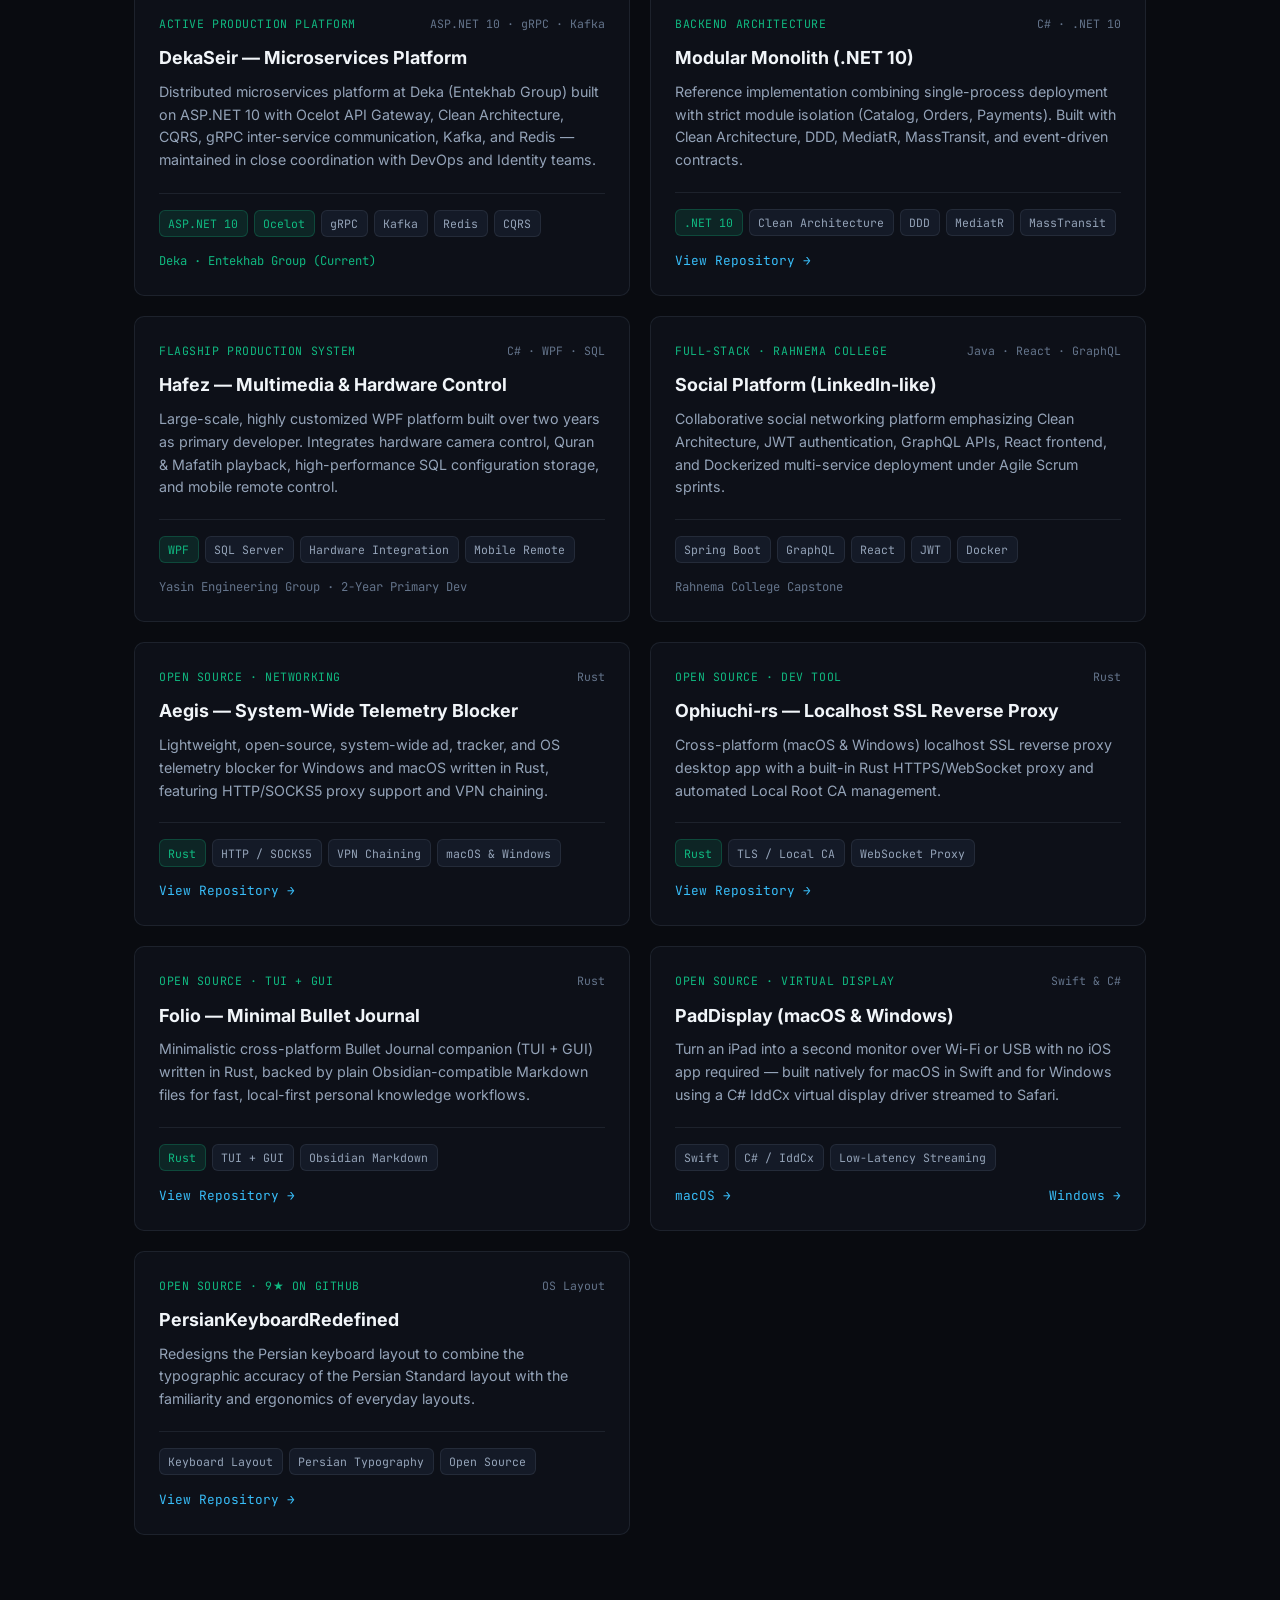
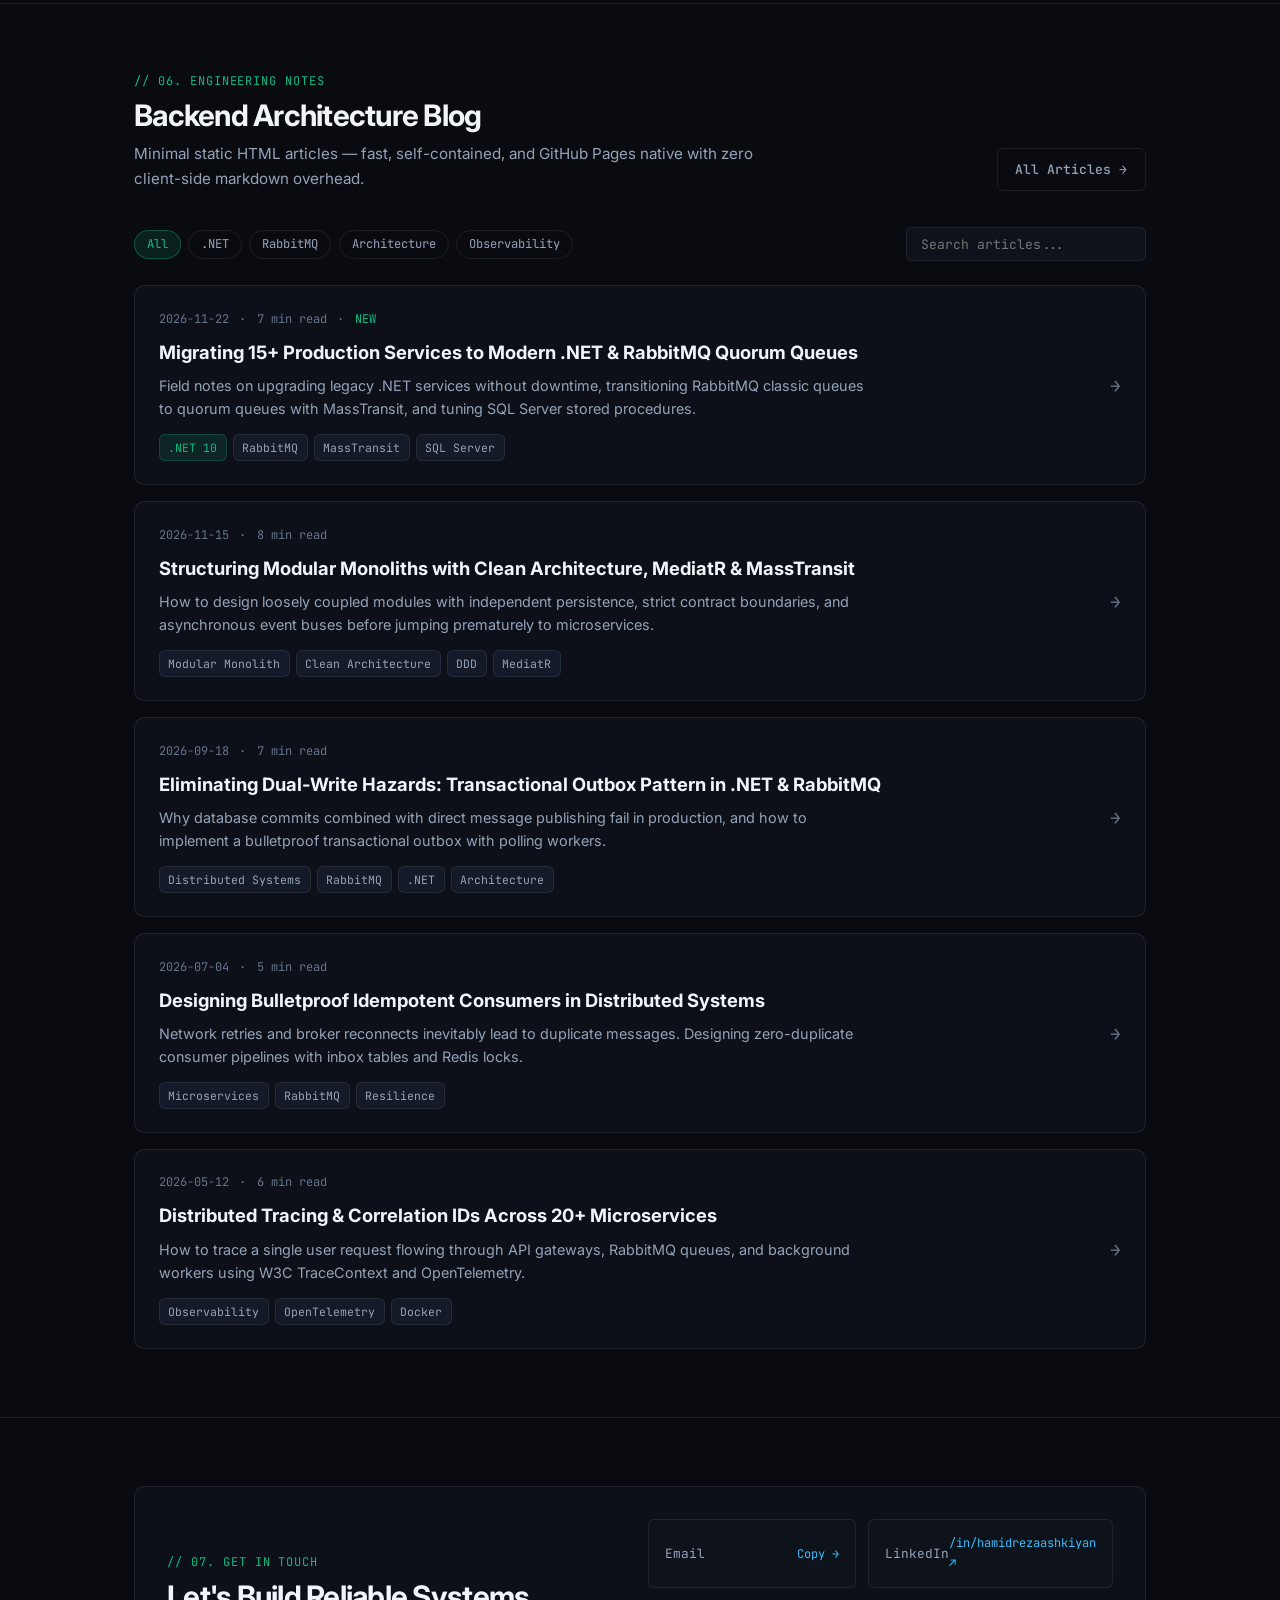
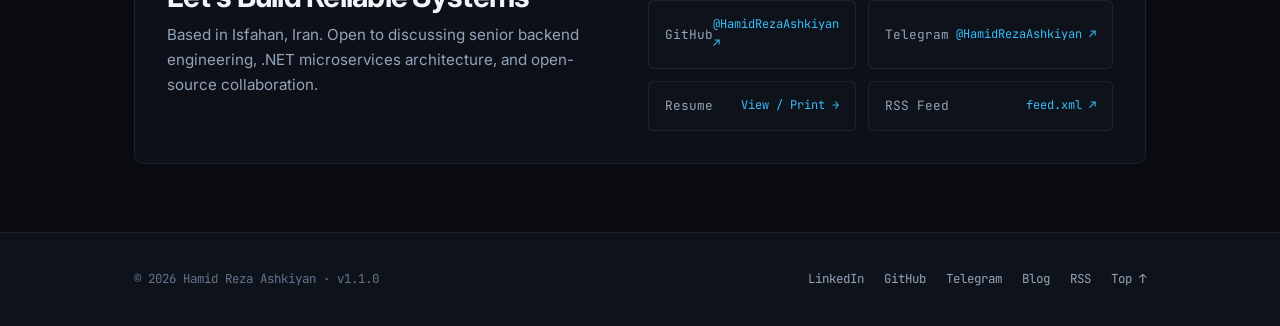
==== commit 3db05328: "feat: add DekaSeir platform at Deka (Entekhab Group) with Ocelot, gRPC, Kafka, Redis, ASP.NET 10" ====
--- a/index.html
+++ b/index.html
@@ -36,7 +36,7 @@
     },
     "worksFor": {
       "@type": "Organization",
-      "name": "Entekhab Group"
+      "name": "Deka (Entekhab Group)"
     },
     "alumniOf": {
       "@type": "CollegeOrUniversity",
@@ -48,8 +48,9 @@
       "https://t.me/HamidRezaAshkiyan"
     ],
     "knowsAbout": [
-      ".NET 10", ".NET", "C#", "Microservices", "Domain-Driven Design", "Clean Architecture",
-      "MediatR", "MassTransit", "RabbitMQ", "SQL Server", "Hangfire", "Docker", "Rust"
+      "ASP.NET 10", ".NET", "C#", "Microservices", "Ocelot", "gRPC", "Kafka", "Redis",
+      "CQRS", "Domain-Driven Design", "Clean Architecture", "MediatR", "MassTransit",
+      "RabbitMQ", "SQL Server", "Hangfire", "Docker", "Rust"
     ]
   }
   </script>
@@ -122,15 +123,15 @@
               <div class="hero-avatar" aria-hidden="true">HRA</div>
               <div class="status-pill">
                 <span class="status-dot" aria-hidden="true"></span>
-                <span>Isfahan, Iran · BackEnd Developer at Entekhab Group</span>
+                <span>Isfahan, Iran · Building DekaSeir at Deka (Entekhab Group)</span>
               </div>
             </div>
 
             <h1 class="hero-title">Hamid Reza Ashkiyan</h1>
-            <div class="hero-role">Software Engineer // .NET 10 Microservices &amp; Distributed Systems</div>
+            <div class="hero-role">Software Engineer // ASP.NET 10 Microservices &amp; Distributed Systems</div>
 
             <p class="hero-summary">
-              Specialized in <strong>.NET microservices at scale</strong>, with hands-on experience migrating 15+ legacy services, upgrading high-reliability <strong>RabbitMQ</strong> messaging infrastructure, and integrating <strong>fintech payment gateways</strong> in high-traffic platforms.
+              Currently building the <strong>DekaSeir</strong> microservices platform at <strong>Deka (Entekhab Group)</strong> using <strong>ASP.NET 10</strong>, <strong>Ocelot Gateway</strong>, <strong>gRPC</strong>, <strong>Kafka</strong>, <strong>Redis</strong>, <strong>Clean Architecture</strong>, and <strong>CQRS</strong> — backed by 8+ years of production backend &amp; distributed systems engineering.
             </p>
 
             <blockquote class="hero-quote">
@@ -171,13 +172,13 @@
               </div>
               <pre class="json-output"><code>{
   <span class="json-key">"name"</span>: <span class="json-str">"Hamid Reza Ashkiyan"</span>,
-  <span class="json-key">"role"</span>: <span class="json-str">"BackEnd Developer at Entekhab Group"</span>,
+  <span class="json-key">"role"</span>: <span class="json-str">"BackEnd Developer at Deka (Entekhab Group)"</span>,
+  <span class="json-key">"platform"</span>: <span class="json-str">"DekaSeir (ASP.NET 10 Microservices)"</span>,
   <span class="json-key">"location"</span>: <span class="json-str">"Isfahan, Iran"</span>,
-  <span class="json-key">"backend"</span>: [<span class="json-arr">".NET 10"</span>, <span class="json-arr">"C#"</span>, <span class="json-arr">"DDD"</span>, <span class="json-arr">"Clean Arch"</span>, <span class="json-arr">"MediatR"</span>, <span class="json-arr">"Hangfire"</span>],
-  <span class="json-key">"messaging"</span>: [<span class="json-arr">"RabbitMQ Quorum Queues"</span>, <span class="json-arr">"MassTransit"</span>],
-  <span class="json-key">"data"</span>: [<span class="json-arr">"SQL Server"</span>, <span class="json-arr">"PostgreSQL"</span>, <span class="json-arr">"Redis"</span>],
-  <span class="json-key">"devops"</span>: [<span class="json-arr">"Docker"</span>, <span class="json-arr">"Git"</span>],
-  <span class="json-key">"interests"</span>: [<span class="json-arr">"AI/LLM (Ollama, OpenClaw)"</span>, <span class="json-arr">"Open Source"</span>, <span class="json-arr">"Automation"</span>]
+  <span class="json-key">"backend"</span>: [<span class="json-arr">"ASP.NET 10"</span>, <span class="json-arr">"Ocelot"</span>, <span class="json-arr">"gRPC"</span>, <span class="json-arr">"Clean Arch"</span>, <span class="json-arr">"CQRS"</span>, <span class="json-arr">"DDD"</span>],
+  <span class="json-key">"messaging"</span>: [<span class="json-arr">"Kafka"</span>, <span class="json-arr">"RabbitMQ Quorum"</span>, <span class="json-arr">"MassTransit"</span>],
+  <span class="json-key">"data"</span>: [<span class="json-arr">"SQL Server"</span>, <span class="json-arr">"Redis"</span>, <span class="json-arr">"PostgreSQL"</span>],
+  <span class="json-key">"devops"</span>: [<span class="json-arr">"Docker"</span>, <span class="json-arr">"Git"</span>]
 }</code></pre>
             </div>
           </div>
@@ -217,13 +218,13 @@
         </div>
 
         <div class="timeline">
-          <!-- Entekhab Group -->
+          <!-- Deka / Entekhab Group -->
           <article class="timeline-item current spotlight-card" data-reveal>
             <span class="timeline-dot" aria-hidden="true"></span>
             <div class="exp-header">
               <div>
-                <h3 class="exp-role">BackEnd Developer</h3>
-                <div class="exp-company">Entekhab Group · Isfahan</div>
+                <h3 class="exp-role">BackEnd Developer — DekaSeir Platform</h3>
+                <div class="exp-company">Deka (Sub-brand of Entekhab Group) · Isfahan</div>
               </div>
               <div class="exp-meta">
                 <span class="exp-badge">Current</span>
@@ -231,16 +232,20 @@
               </div>
             </div>
             <ul class="exp-bullets">
-              <li>Designing and scaling distributed backend services and REST APIs using <strong>.NET 10</strong>, <strong>DDD</strong>, and <strong>Clean Architecture</strong>.</li>
-              <li>Building resilient event-driven workflows and high-throughput data pipelines across enterprise systems.</li>
+              <li>Building <strong>DekaSeir</strong>, a distributed <strong>ASP.NET 10</strong> microservices platform fronted by an <strong>Ocelot API Gateway</strong>.</li>
+              <li>Architecting services with <strong>Clean Architecture</strong> and <strong>CQRS</strong>, using <strong>gRPC</strong> for low-latency inter-service communication, <strong>Kafka</strong> for event streaming, and <strong>Redis</strong> for distributed caching.</li>
+              <li>Owning ongoing codebase health, database maintenance, and production reliability across core services.</li>
+              <li>Collaborating closely with cross-functional teams — including the <strong>DevOps</strong> team and <strong>Identity Service</strong> team — to keep all services resilient, integrated, and running smoothly.</li>
             </ul>
             <div class="tag-row">
-              <span class="tech-tag accent">.NET 10</span>
-              <span class="tech-tag accent">Microservices</span>
-              <span class="tech-tag">DDD</span>
+              <span class="tech-tag accent">ASP.NET 10</span>
+              <span class="tech-tag accent">Ocelot Gateway</span>
+              <span class="tech-tag accent">gRPC</span>
+              <span class="tech-tag accent">Kafka</span>
+              <span class="tech-tag">Redis</span>
               <span class="tech-tag">Clean Architecture</span>
-              <span class="tech-tag">SQL Server</span>
-              <span class="tech-tag">Docker</span>
+              <span class="tech-tag">CQRS</span>
+              <span class="tech-tag">Microservices</span>
             </div>
           </article>
 
@@ -403,16 +408,16 @@
             </div>
             <p>High-throughput APIs, domain modeling, and long-lived modular codebases.</p>
             <div class="tag-row">
-              <span class="tech-tag accent">.NET 10 / .NET</span>
+              <span class="tech-tag accent">ASP.NET 10 / .NET</span>
               <span class="tech-tag accent">C#</span>
-              <span class="tech-tag">ASP.NET Core</span>
+              <span class="tech-tag accent">Ocelot Gateway</span>
+              <span class="tech-tag accent">gRPC</span>
               <span class="tech-tag">Microservices</span>
+              <span class="tech-tag">Clean Architecture</span>
+              <span class="tech-tag">CQRS &amp; MediatR</span>
               <span class="tech-tag">DDD</span>
-              <span class="tech-tag">Clean Architecture</span>
-              <span class="tech-tag">MediatR</span>
               <span class="tech-tag">Hangfire</span>
-              <span class="tech-tag">EF Core</span>
-              <span class="tech-tag">Dapper</span>
+              <span class="tech-tag">EF Core / Dapper</span>
             </div>
           </div>
 
@@ -421,14 +426,14 @@
               <h3>Data &amp; Messaging</h3>
               <span class="p-num">02</span>
             </div>
-            <p>Fault-tolerant event pipelines, atomic persistence, and query optimization.</p>
+            <p>Fault-tolerant event streaming, atomic persistence, distributed caching, and query optimization.</p>
             <div class="tag-row">
+              <span class="tech-tag accent">Kafka</span>
+              <span class="tech-tag accent">Redis</span>
               <span class="tech-tag accent">SQL Server</span>
-              <span class="tech-tag accent">RabbitMQ (Quorum)</span>
-              <span class="tech-tag accent">MassTransit</span>
+              <span class="tech-tag">RabbitMQ (Quorum)</span>
+              <span class="tech-tag">MassTransit</span>
               <span class="tech-tag">PostgreSQL</span>
-              <span class="tech-tag">Redis</span>
-              <span class="tech-tag">Stored Procedures</span>
               <span class="tech-tag">Transactional Outbox</span>
               <span class="tech-tag">Idempotent Inbox</span>
             </div>
@@ -479,7 +484,7 @@
           <div>
             <span class="section-tag">// 04. System Blueprint</span>
             <h2 class="section-title">Production Microservices Topology</h2>
-            <p class="section-desc">Interactive blueprint of how services coordinate reliably across .NET 10, SQL Server, MassTransit, RabbitMQ Quorum Queues, and Hangfire.</p>
+            <p class="section-desc">Interactive blueprint of how services coordinate across Ocelot Gateway, ASP.NET 10, gRPC, Kafka / RabbitMQ, Redis, and relational storage.</p>
           </div>
         </div>
 
@@ -507,54 +512,54 @@
             <path d="M 530 190 L 530 282 L 675 282" fill="none" stroke="#475569" stroke-width="1.5" class="flow-line-slow" marker-end="url(#arr-green)"/>
 
             <!-- Node 1: Gateway -->
-            <g class="arch-node" tabindex="0" data-title="API Gateway &amp; Edge" data-detail="TLS termination, rate limiting, W3C TraceContext injection, and routing to .NET 10 services.">
+            <g class="arch-node" tabindex="0" data-title="Ocelot API Gateway" data-detail="Unified edge routing, TLS termination, rate limiting, and request aggregation across ASP.NET 10 microservices.">
               <rect x="20" y="115" width="135" height="72" rx="8" fill="url(#nodeGrad)" stroke="#334155" stroke-width="1.4"/>
-              <text x="87" y="146" fill="#f1f5f9" font-family="'JetBrains Mono', monospace" font-size="12" text-anchor="middle" font-weight="600">API Gateway</text>
-              <text x="87" y="166" fill="#64748b" font-family="'JetBrains Mono', monospace" font-size="10" text-anchor="middle">TLS / Rate Limit</text>
+              <text x="87" y="146" fill="#f1f5f9" font-family="'JetBrains Mono', monospace" font-size="12" text-anchor="middle" font-weight="600">Ocelot Gateway</text>
+              <text x="87" y="166" fill="#64748b" font-family="'JetBrains Mono', monospace" font-size="10" text-anchor="middle">Routing / Rate Limit</text>
             </g>
 
             <!-- Node 2: Auth -->
-            <g class="arch-node" tabindex="0" data-title="Auth &amp; Identity" data-detail="OpenID Connect / JWT token validation with Keycloak and fine-grained role policies.">
+            <g class="arch-node" tabindex="0" data-title="Identity Service" data-detail="Centralized OIDC / JWT authentication and authorization coordinated with the Identity Service team.">
               <rect x="208" y="24" width="170" height="68" rx="8" fill="url(#nodeGrad)" stroke="#334155" stroke-width="1.4"/>
-              <text x="293" y="54" fill="#f1f5f9" font-family="'JetBrains Mono', monospace" font-size="12" text-anchor="middle" font-weight="600">Auth &amp; Identity</text>
-              <text x="293" y="73" fill="#38bdf8" font-family="'JetBrains Mono', monospace" font-size="10" text-anchor="middle">Keycloak / OIDC JWT</text>
+              <text x="293" y="54" fill="#f1f5f9" font-family="'JetBrains Mono', monospace" font-size="12" text-anchor="middle" font-weight="600">Identity Service</text>
+              <text x="293" y="73" fill="#38bdf8" font-family="'JetBrains Mono', monospace" font-size="10" text-anchor="middle">OIDC / JWT Auth</text>
             </g>
 
-            <!-- Node 3: Core .NET 10 Service -->
-            <g class="arch-node active" tabindex="0" data-title=".NET 10 Service (MediatR / DDD)" data-detail="Clean Architecture boundaries with DDD aggregates, CQRS command handlers, and Hangfire scheduled jobs.">
+            <!-- Node 3: Core ASP.NET 10 Service -->
+            <g class="arch-node active" tabindex="0" data-title="ASP.NET 10 Service (CQRS / Clean Arch)" data-detail="Clean Architecture boundaries with CQRS handlers, Redis caching, and gRPC endpoints for fast internal calls.">
               <rect x="208" y="180" width="172" height="86" rx="8" fill="url(#nodeGrad)" stroke="#10b981" stroke-width="1.6"/>
-              <text x="294" y="210" fill="#10b981" font-family="'JetBrains Mono', monospace" font-size="12" text-anchor="middle" font-weight="600">.NET 10 Service</text>
-              <text x="294" y="229" fill="#94a3b8" font-family="'JetBrains Mono', monospace" font-size="10" text-anchor="middle">DDD · Clean Arch · MediatR</text>
-              <text x="294" y="247" fill="#64748b" font-family="'JetBrains Mono', monospace" font-size="9.5" text-anchor="middle">Hangfire Background Jobs</text>
+              <text x="294" y="210" fill="#10b981" font-family="'JetBrains Mono', monospace" font-size="12" text-anchor="middle" font-weight="600">ASP.NET 10 Service</text>
+              <text x="294" y="229" fill="#94a3b8" font-family="'JetBrains Mono', monospace" font-size="10" text-anchor="middle">Clean Arch · CQRS · gRPC</text>
+              <text x="294" y="247" fill="#64748b" font-family="'JetBrains Mono', monospace" font-size="9.5" text-anchor="middle">Redis Cache · Hangfire</text>
             </g>
 
-            <!-- Node 4: MassTransit + RabbitMQ -->
-            <g class="arch-node" tabindex="0" data-title="MassTransit + RabbitMQ Quorum Queues" data-detail="Raft-replicated quorum queues for fault tolerance, automatic retries, and dead-letter handling.">
+            <!-- Node 4: Event Broker -->
+            <g class="arch-node" tabindex="0" data-title="Kafka &amp; RabbitMQ Event Bus" data-detail="High-throughput Kafka streams and Raft-replicated RabbitMQ quorum queues for fault-tolerant asynchronous messaging.">
               <rect x="438" y="108" width="188" height="82" rx="8" fill="url(#nodeGrad)" stroke="#38bdf8" stroke-width="1.6"/>
-              <text x="532" y="138" fill="#38bdf8" font-family="'JetBrains Mono', monospace" font-size="12.5" text-anchor="middle" font-weight="600">MassTransit + RabbitMQ</text>
-              <text x="532" y="157" fill="#f1f5f9" font-family="'JetBrains Mono', monospace" font-size="10" text-anchor="middle">Quorum Queues + DLQ</text>
-              <text x="532" y="174" fill="#94a3b8" font-family="'JetBrains Mono', monospace" font-size="9.5" text-anchor="middle">Fault-Tolerant Event Bus</text>
+              <text x="532" y="138" fill="#38bdf8" font-family="'JetBrains Mono', monospace" font-size="12.5" text-anchor="middle" font-weight="600">Kafka / RabbitMQ</text>
+              <text x="532" y="157" fill="#f1f5f9" font-family="'JetBrains Mono', monospace" font-size="10" text-anchor="middle">Event Streams &amp; Queues</text>
+              <text x="532" y="174" fill="#94a3b8" font-family="'JetBrains Mono', monospace" font-size="9.5" text-anchor="middle">Fault-Tolerant Broker</text>
             </g>
 
-            <!-- Node 5: Fintech & Payment Consumer -->
-            <g class="arch-node" tabindex="0" data-title="Payments &amp; Tax Consumers" data-detail="Idempotent MassTransit consumers integrating Zarrinpal, Azkivam, and automated tax registration systems.">
+            <!-- Node 5: Internal gRPC & Event Consumers -->
+            <g class="arch-node" tabindex="0" data-title="Internal Microservices &amp; Workers" data-detail="Peer services communicating over gRPC and idempotent Kafka/MassTransit consumers for payments, bookings, and notifications.">
               <rect x="678" y="42" width="218" height="80" rx="8" fill="url(#nodeGrad)" stroke="#334155" stroke-width="1.4"/>
-              <text x="787" y="72" fill="#f1f5f9" font-family="'JetBrains Mono', monospace" font-size="12" text-anchor="middle" font-weight="600">Payments &amp; Tax Workers</text>
-              <text x="787" y="91" fill="#94a3b8" font-family="'JetBrains Mono', monospace" font-size="10" text-anchor="middle">Zarrinpal · Azkivam · Tax API</text>
-              <text x="787" y="108" fill="#64748b" font-family="'JetBrains Mono', monospace" font-size="9.5" text-anchor="middle">Idempotent Inbox Consumer</text>
+              <text x="787" y="72" fill="#f1f5f9" font-family="'JetBrains Mono', monospace" font-size="12" text-anchor="middle" font-weight="600">Peer Services &amp; Workers</text>
+              <text x="787" y="91" fill="#94a3b8" font-family="'JetBrains Mono', monospace" font-size="10" text-anchor="middle">gRPC Internal · Consumers</text>
+              <text x="787" y="108" fill="#64748b" font-family="'JetBrains Mono', monospace" font-size="9.5" text-anchor="middle">Idempotent Processing</text>
             </g>
 
-            <!-- Node 6: SQL Server & Outbox -->
-            <g class="arch-node" tabindex="0" data-title="SQL Server / PostgreSQL + Outbox" data-detail="Atomic ACID commits storing domain state + outbox events in one transaction, tuned stored procedures &amp; indexes.">
+            <!-- Node 6: Database & Redis -->
+            <g class="arch-node" tabindex="0" data-title="SQL Server / Postgres + Redis" data-detail="ACID persistence with Transactional Outbox, tuned queries &amp; stored procedures, paired with Redis caching.">
               <rect x="678" y="198" width="218" height="96" rx="8" fill="url(#nodeGrad)" stroke="#10b981" stroke-width="1.6"/>
-              <text x="787" y="229" fill="#10b981" font-family="'JetBrains Mono', monospace" font-size="12" text-anchor="middle" font-weight="600">SQL Server / Postgres</text>
-              <text x="787" y="248" fill="#94a3b8" font-family="'JetBrains Mono', monospace" font-size="10" text-anchor="middle">Transactional Outbox Table</text>
-              <text x="787" y="266" fill="#64748b" font-family="'JetBrains Mono', monospace" font-size="9.5" text-anchor="middle">Tuned Stored Procs · EF Core</text>
+              <text x="787" y="229" fill="#10b981" font-family="'JetBrains Mono', monospace" font-size="12" text-anchor="middle" font-weight="600">SQL Server + Redis</text>
+              <text x="787" y="248" fill="#94a3b8" font-family="'JetBrains Mono', monospace" font-size="10" text-anchor="middle">Outbox · Distributed Cache</text>
+              <text x="787" y="266" fill="#64748b" font-family="'JetBrains Mono', monospace" font-size="9.5" text-anchor="middle">EF Core · Tuned Queries</text>
             </g>
           </svg>
 
           <div class="arch-inspector">
-            <span id="arch-inspector-text"><strong>.NET 10 Service (MediatR / DDD)</strong> — Clean Architecture boundaries with DDD aggregates, CQRS command handlers, and Hangfire scheduled jobs.</span>
+            <span id="arch-inspector-text"><strong>ASP.NET 10 Service (CQRS / Clean Arch)</strong> — Clean Architecture boundaries with CQRS handlers, Redis caching, and gRPC endpoints for fast internal calls.</span>
             <span style="color:#64748b;">Hover or click any node to inspect</span>
           </div>
         </div>
@@ -603,6 +608,33 @@
         </div>
 
         <div class="projects-grid">
+          <!-- DekaSeir -->
+          <article class="project-card spotlight-card" data-category="backend" data-reveal>
+            <div>
+              <div class="project-meta">
+                <span class="project-category">Active Production Platform</span>
+                <span class="project-lang">ASP.NET 10 · gRPC · Kafka</span>
+              </div>
+              <h3 class="project-title">DekaSeir — Microservices Platform</h3>
+              <p class="project-desc">
+                Distributed microservices platform at Deka (Entekhab Group) built on ASP.NET 10 with Ocelot API Gateway, Clean Architecture, CQRS, gRPC inter-service communication, Kafka, and Redis — maintained in close coordination with DevOps and Identity teams.
+              </p>
+            </div>
+            <div class="project-bottom">
+              <div class="tag-row">
+                <span class="tech-tag accent">ASP.NET 10</span>
+                <span class="tech-tag accent">Ocelot</span>
+                <span class="tech-tag">gRPC</span>
+                <span class="tech-tag">Kafka</span>
+                <span class="tech-tag">Redis</span>
+                <span class="tech-tag">CQRS</span>
+              </div>
+              <div class="project-links">
+                <span style="font-family:var(--font-mono);font-size:0.76rem;color:var(--accent-green);">Deka · Entekhab Group (Current)</span>
+              </div>
+            </div>
+          </article>
+
           <!-- ModularMonolith -->
           <article class="project-card spotlight-card" data-category="backend" data-reveal>
             <div>
